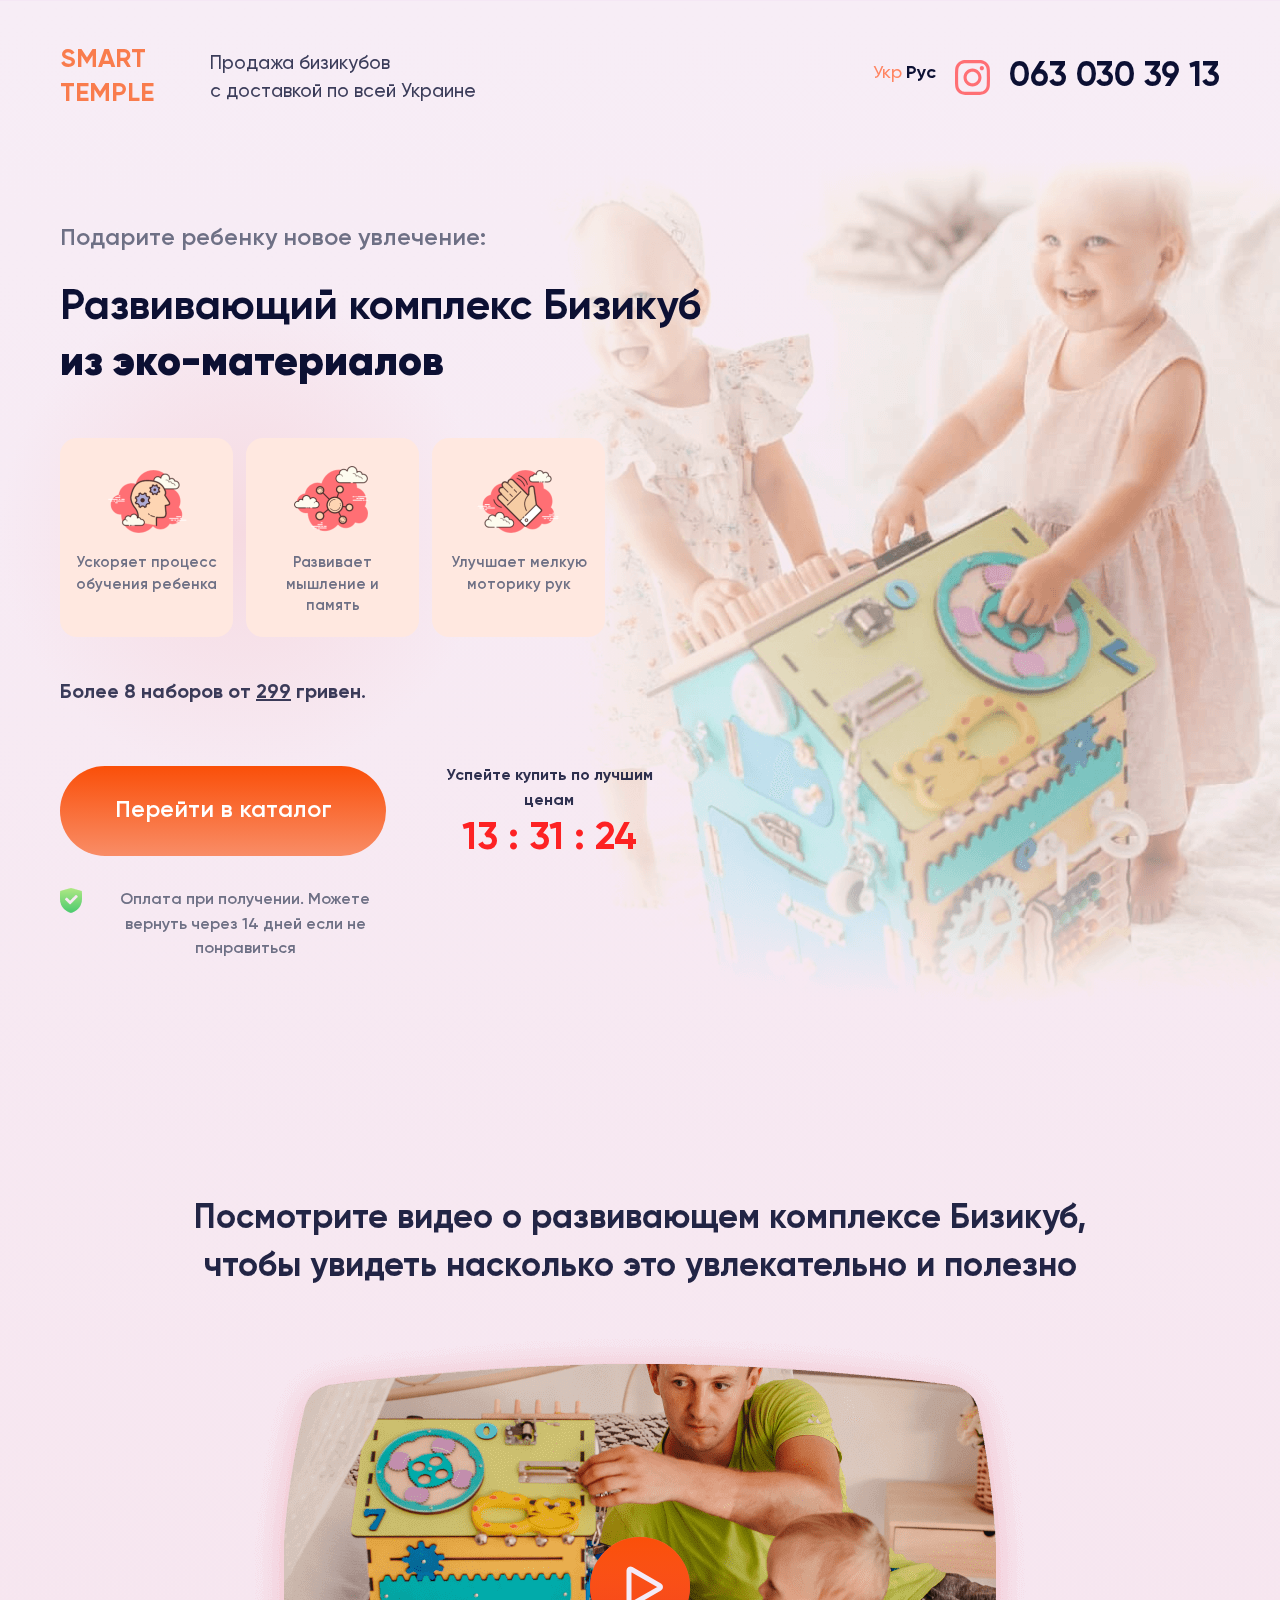
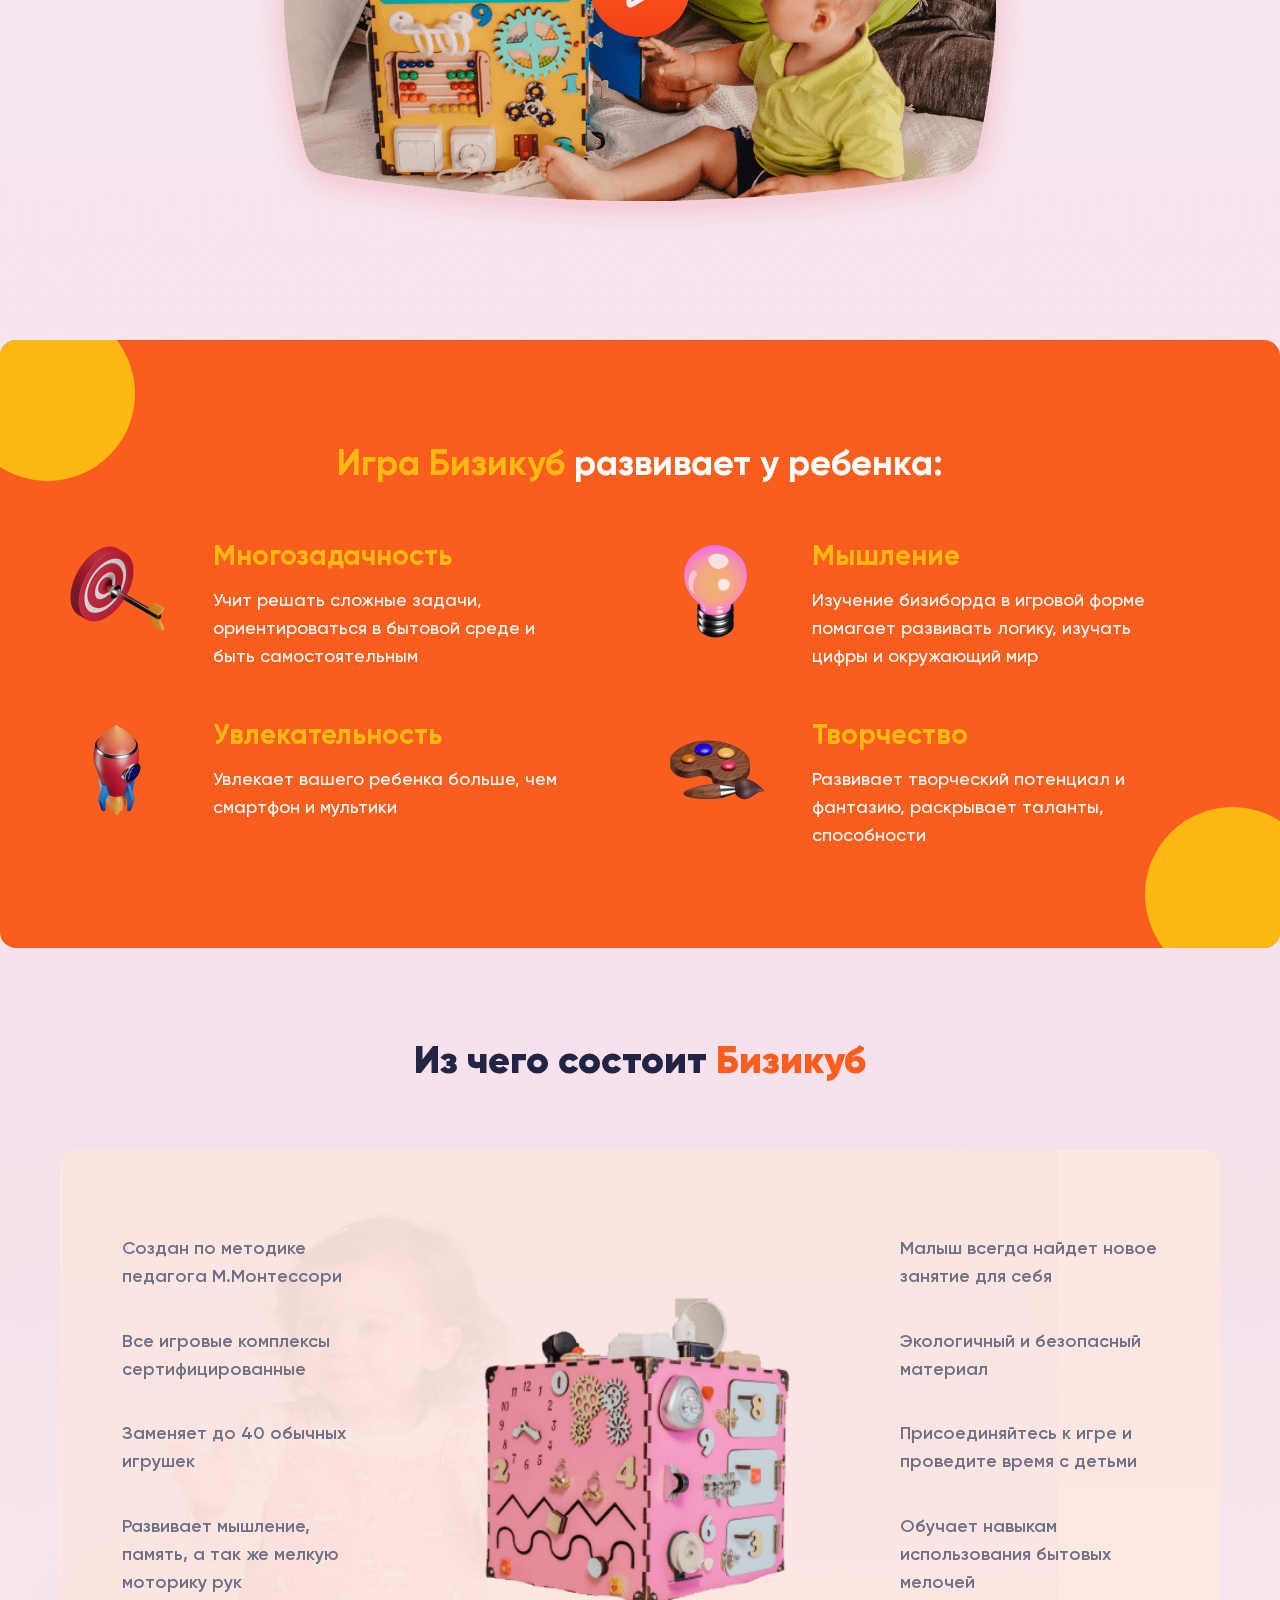
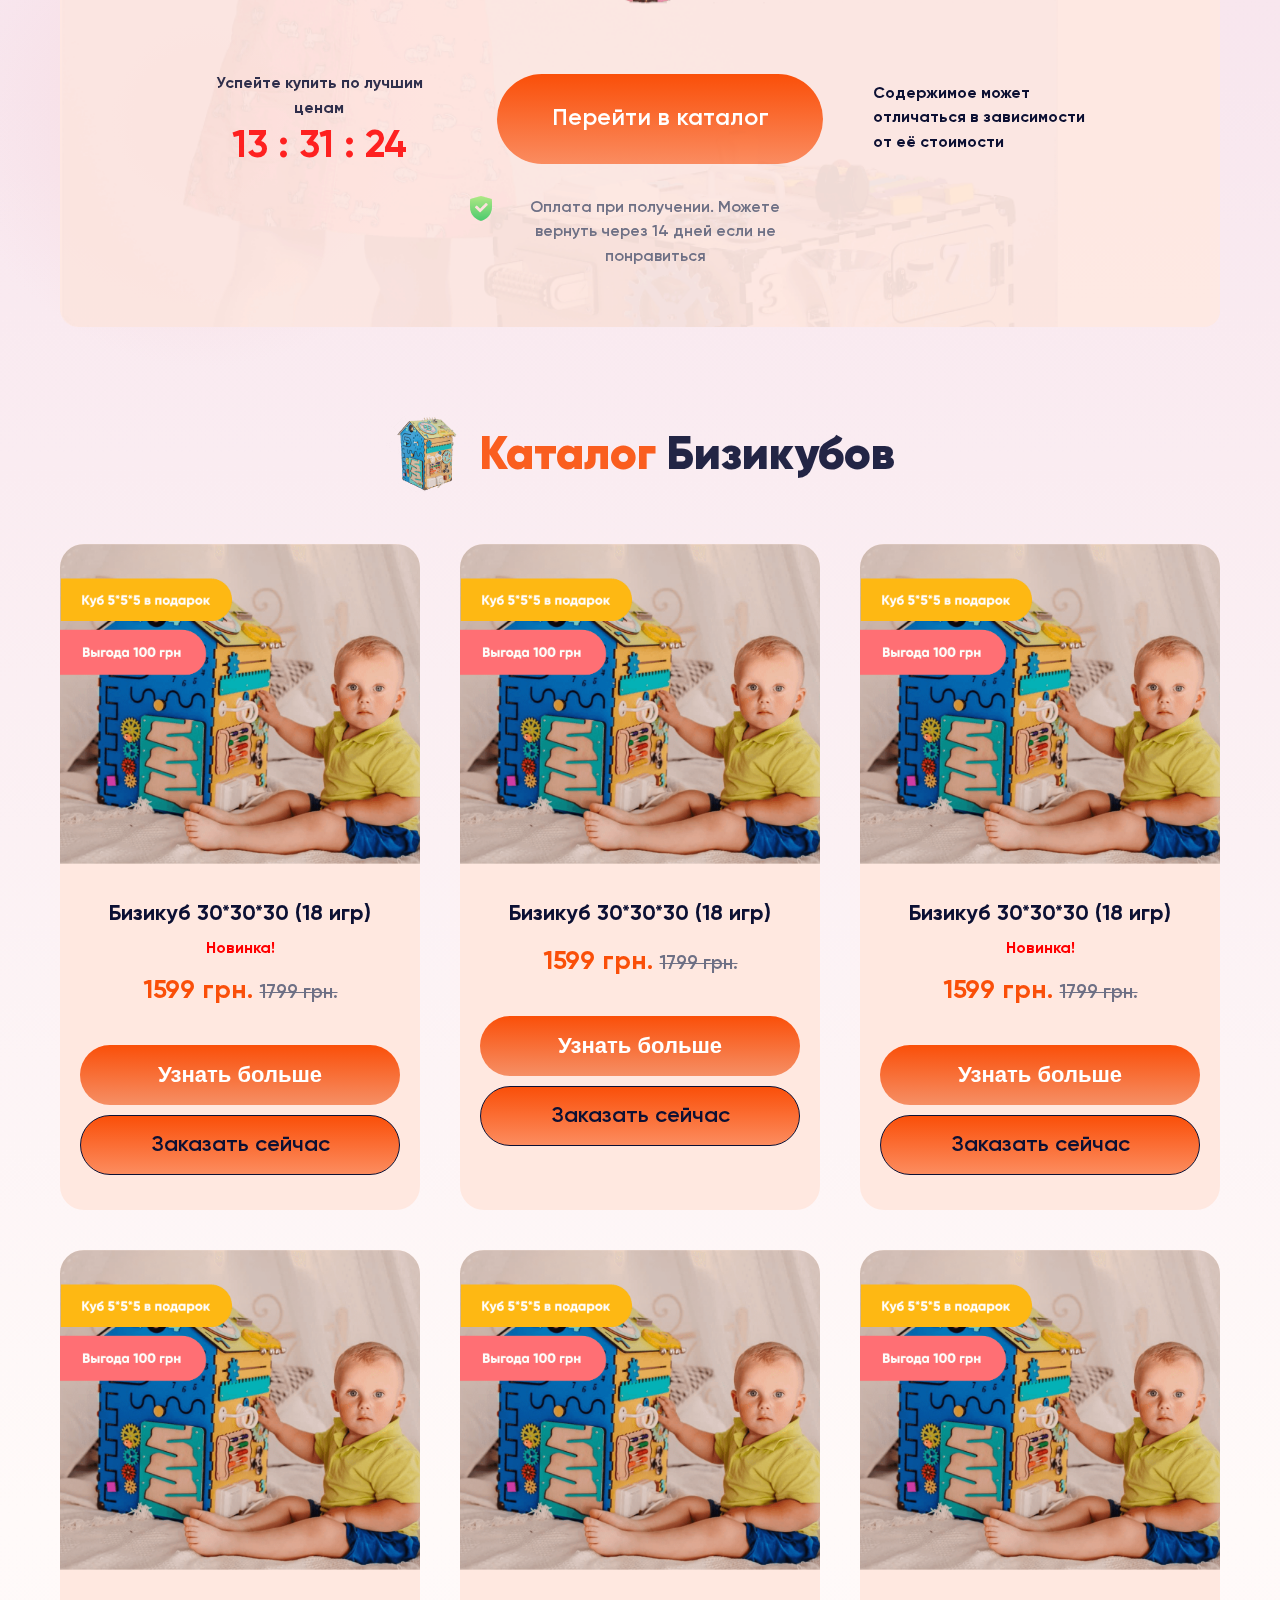
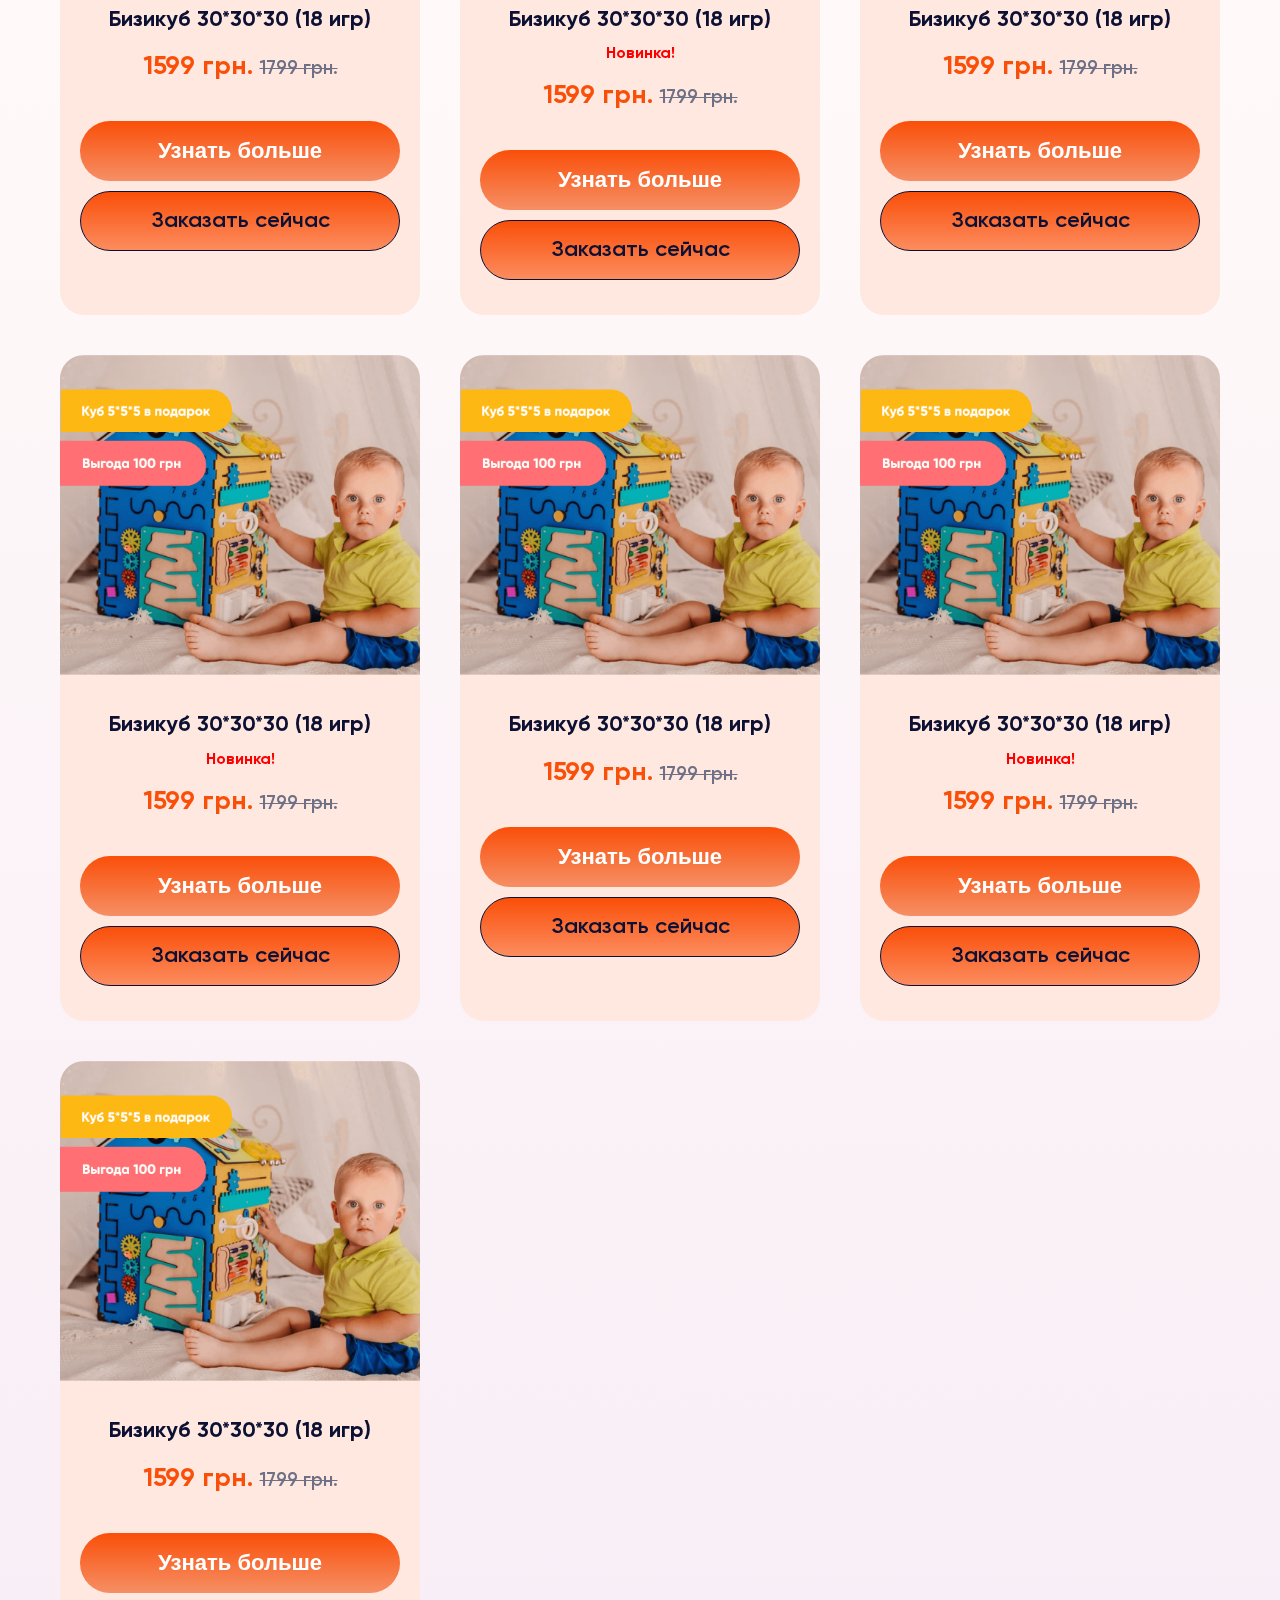
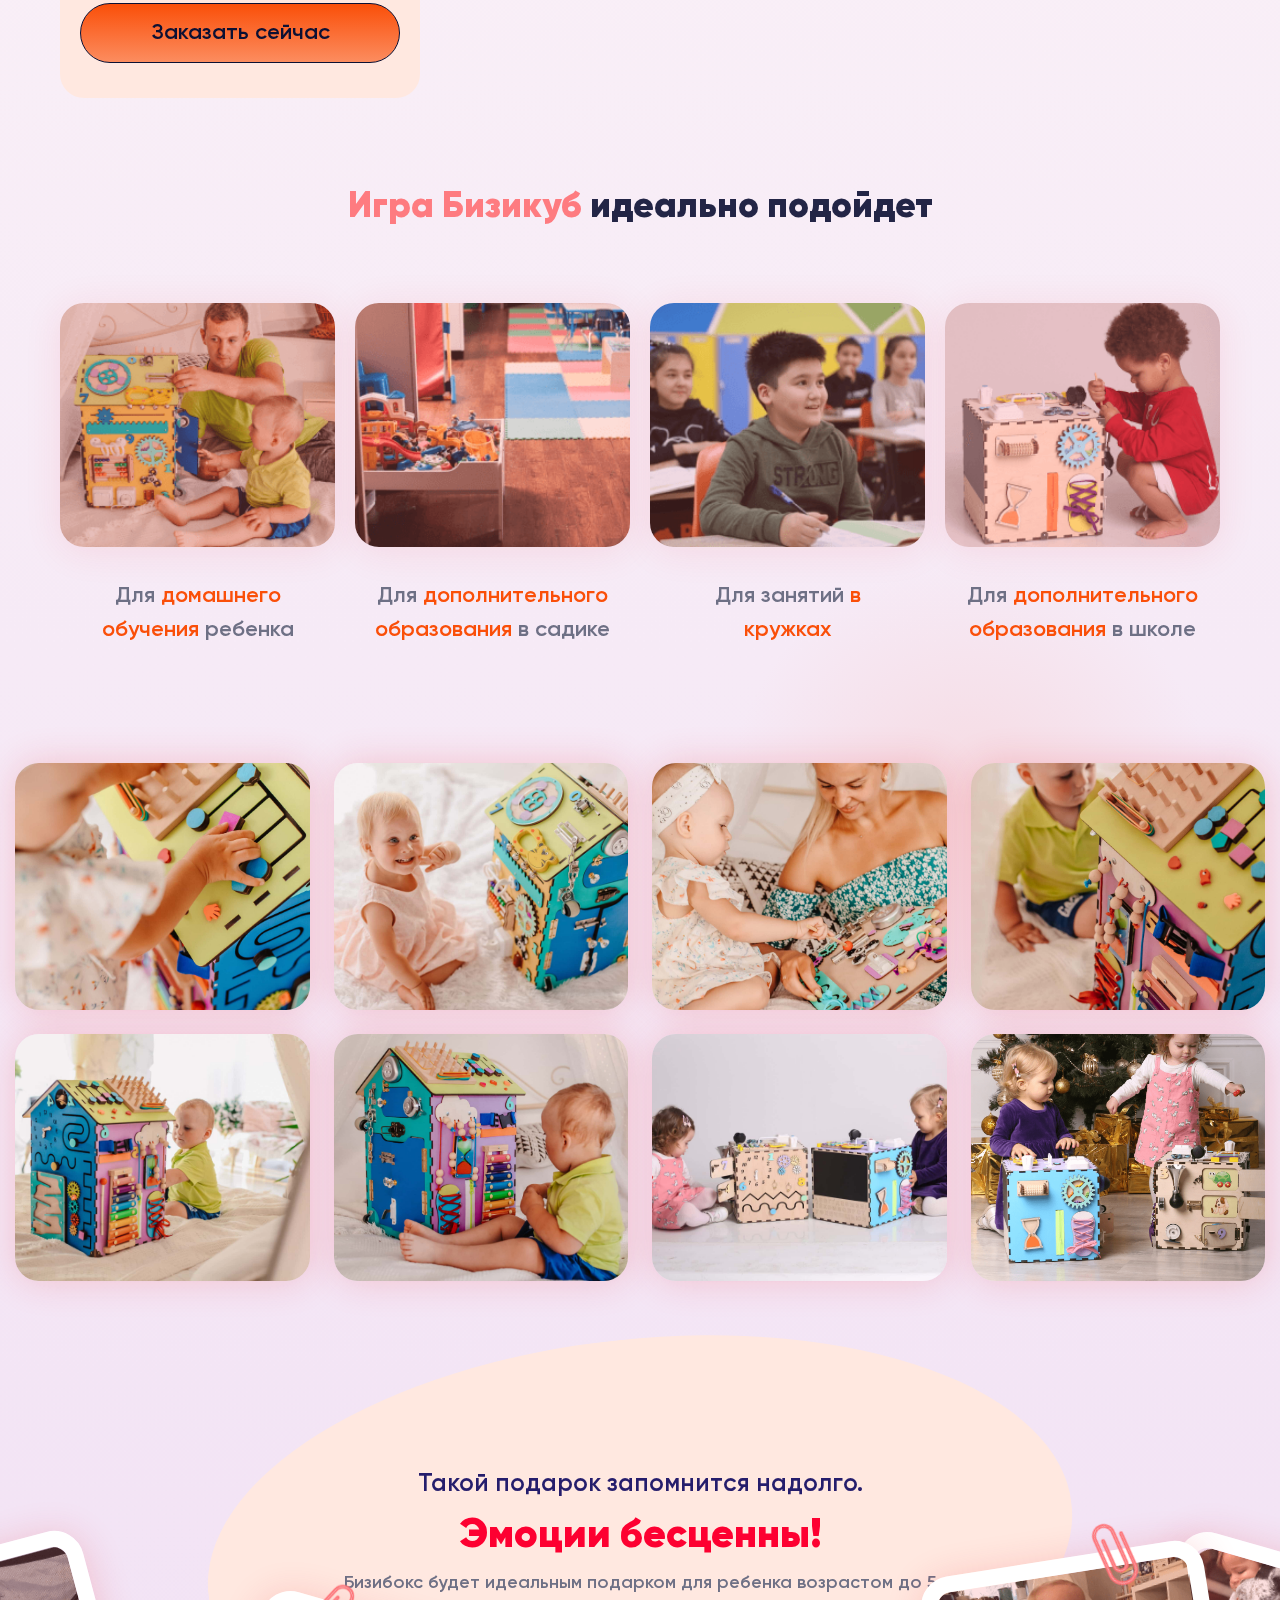
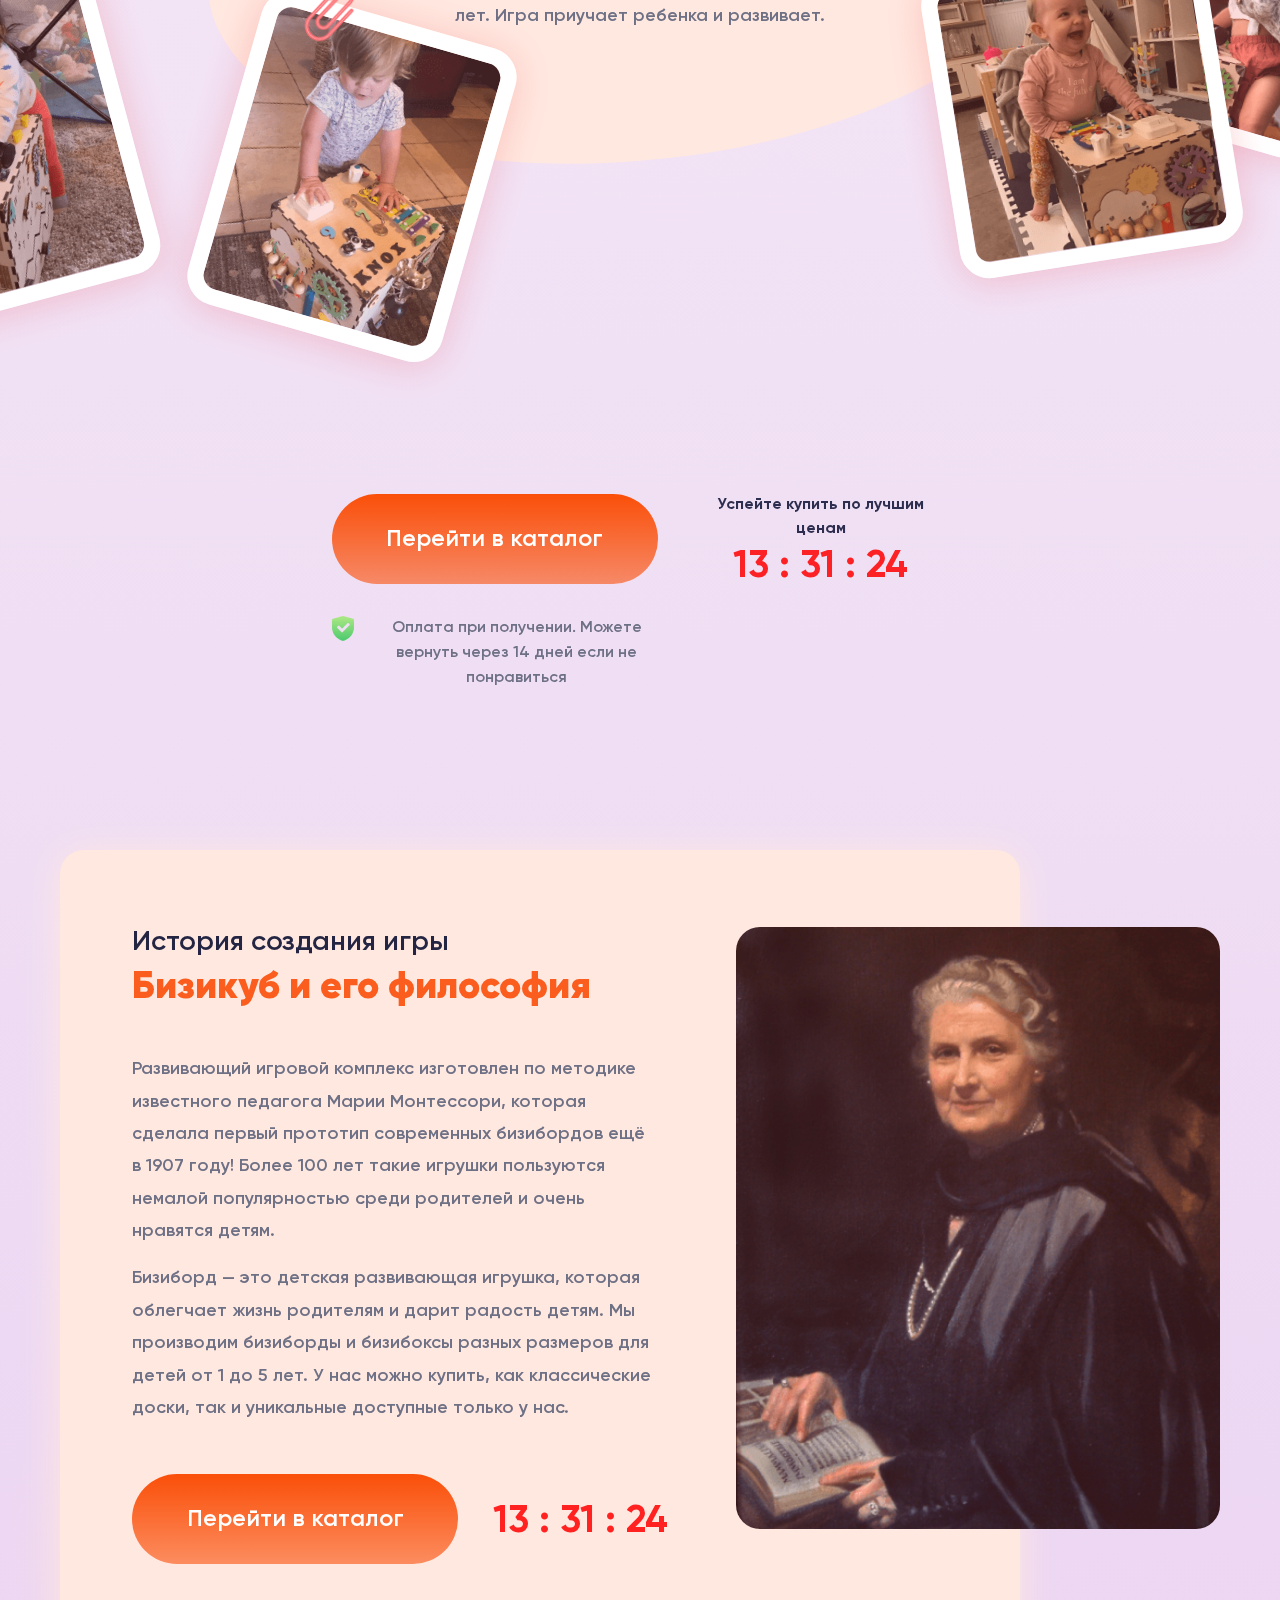
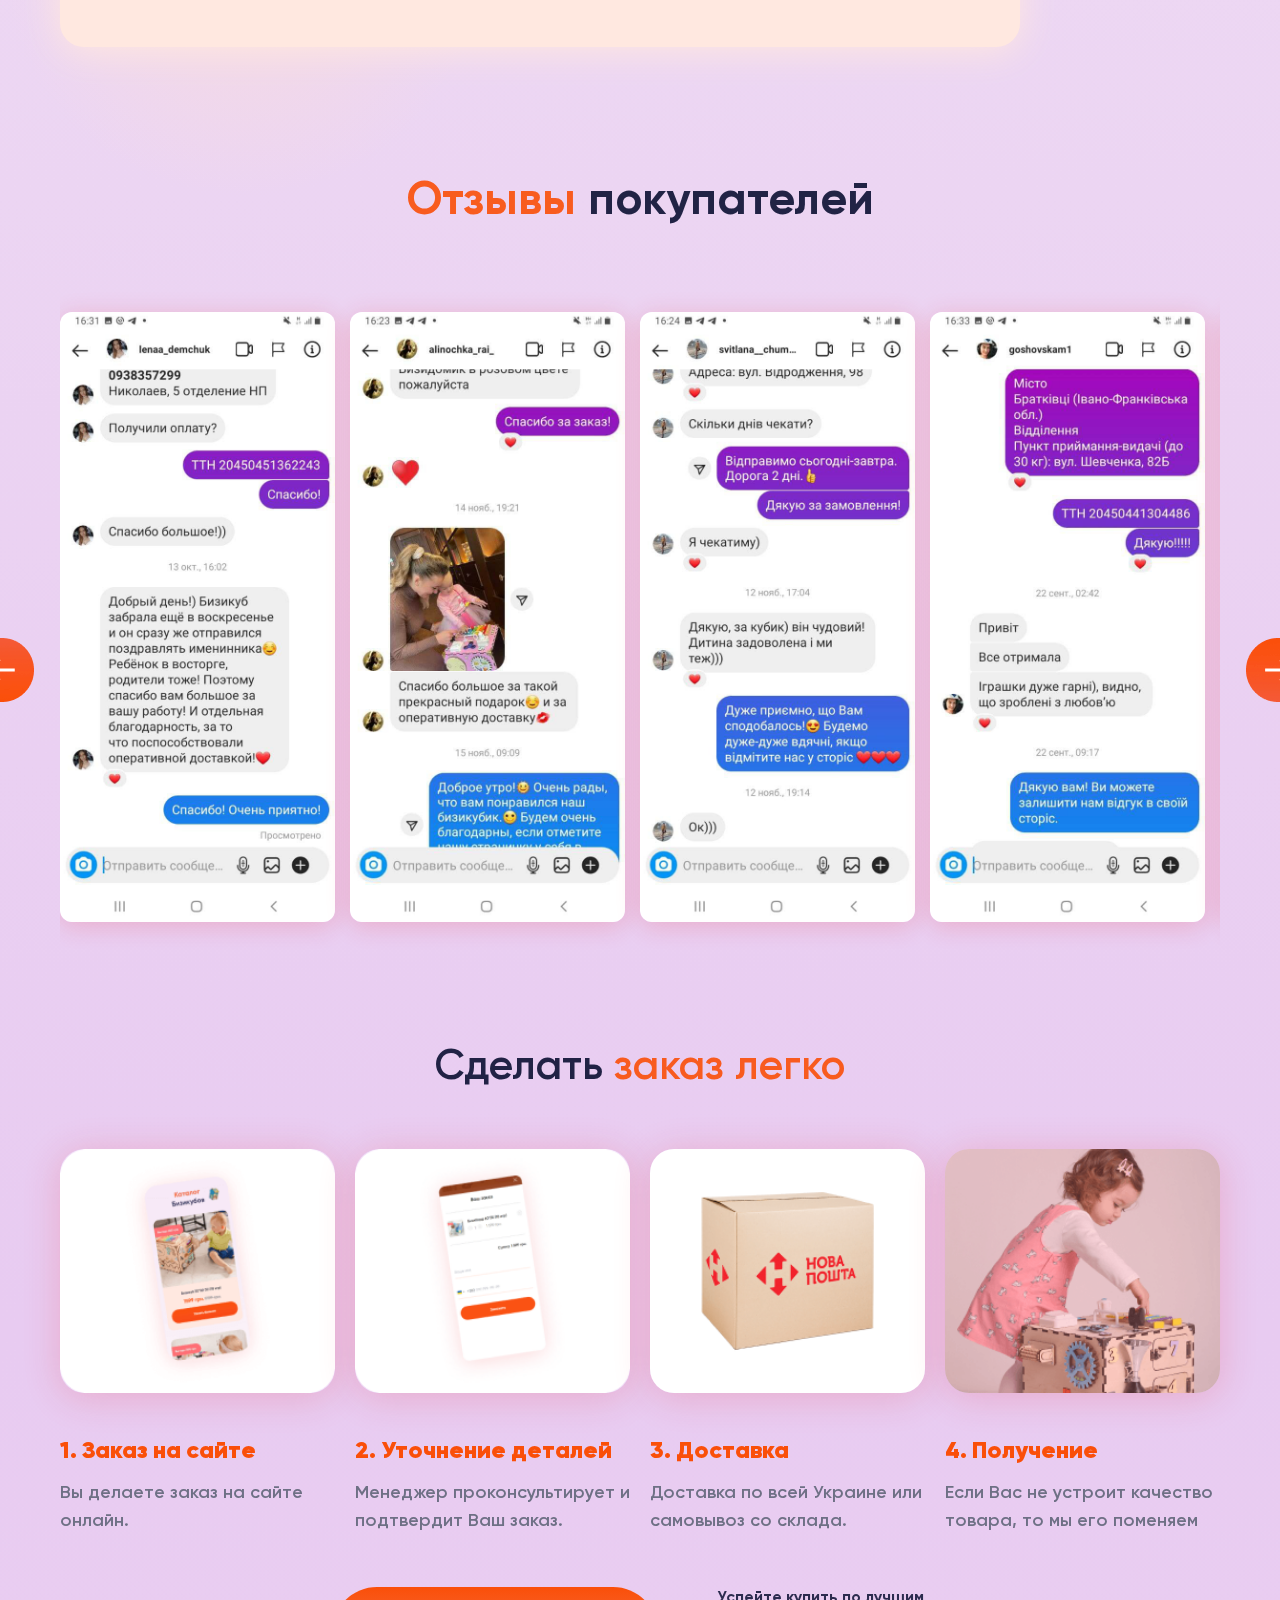
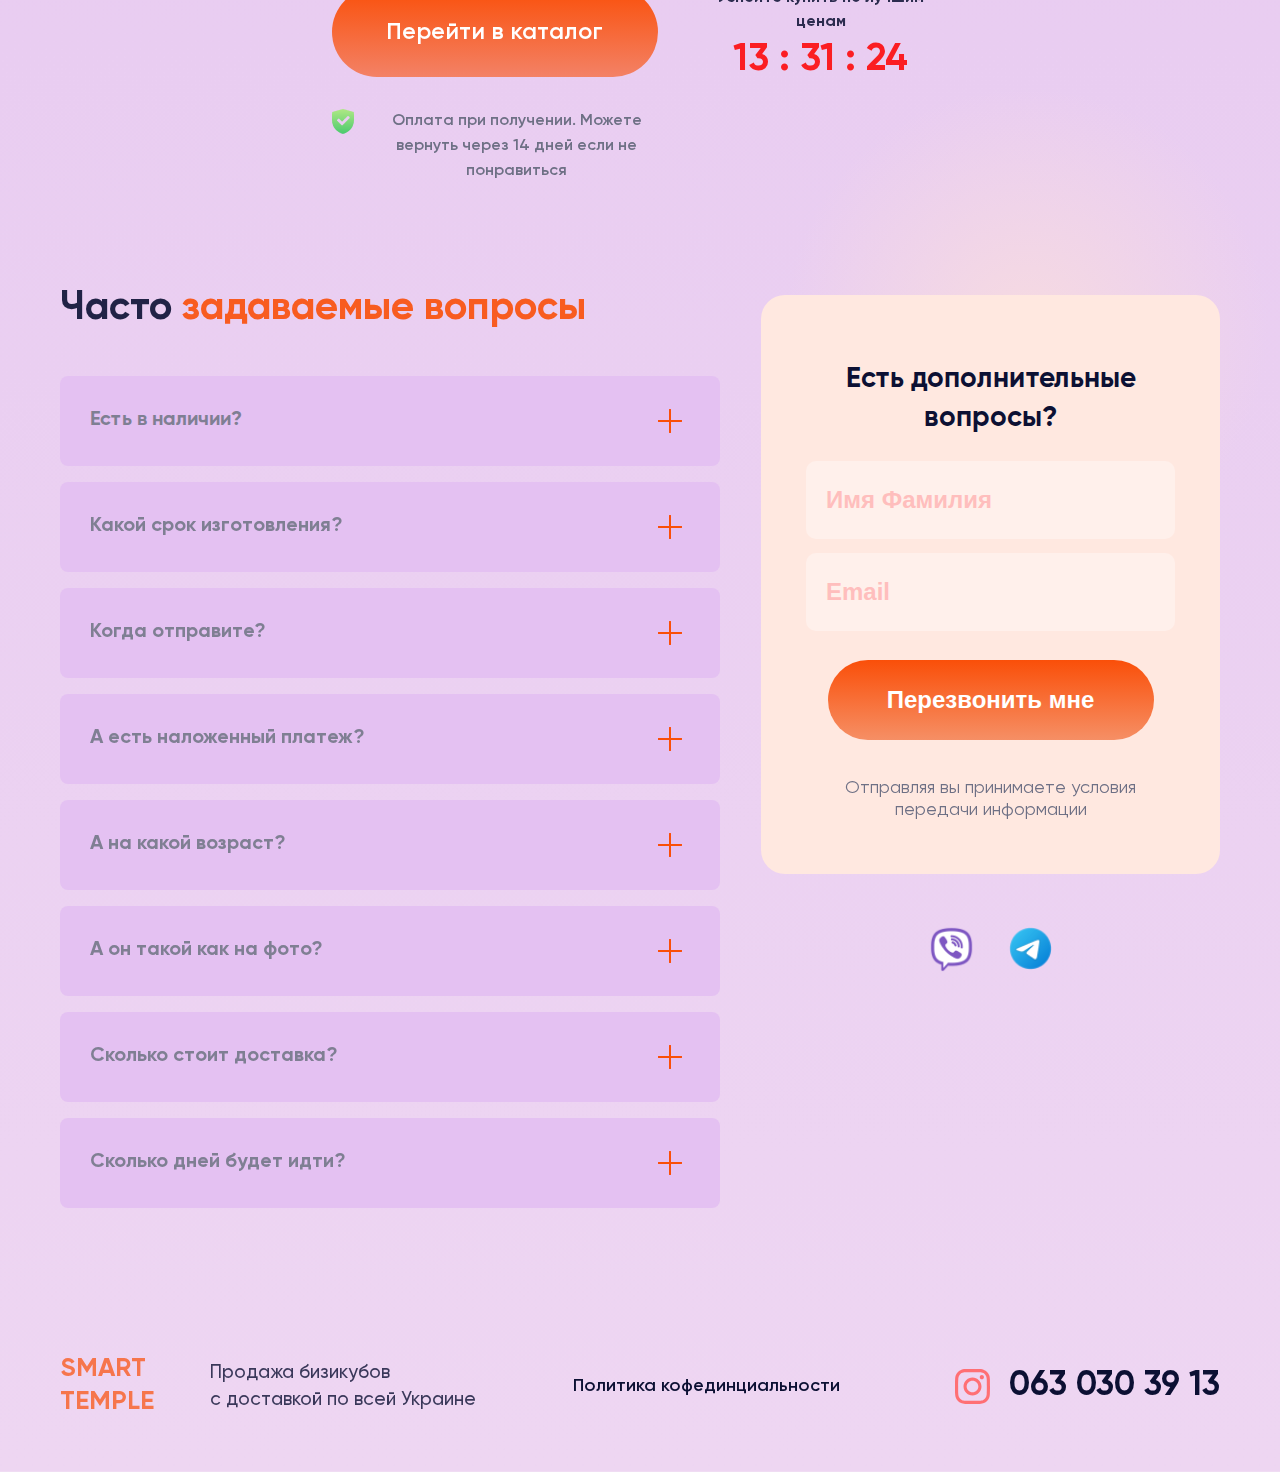
==== index.html @ 5793ab78 "Load project" ====
<!doctype html>
<html lang="en">
<head>
    <meta charset="UTF-8">
    <meta name="viewport"
          content="width=device-width, user-scalable=no, initial-scale=1.0, maximum-scale=1.0, minimum-scale=1.0">
    <meta http-equiv="X-UA-Compatible" content="ie=edge">
    <title>busy-box</title>
    <link rel="stylesheet" href="styles/swiper-bundle.min.css">
    <link rel="stylesheet" href="styles/viewer.min.css">
    <link rel="stylesheet" href="styles/styles.css">
</head>
<body>

<header class="header">
    <div class="container">
        <div class="logo">
            <a href="/" class="header__logo">
                Smart temple
            </a>

            <div class="header__info">
                Продажа бизикубов <br>
                с доставкой по всей Украине
            </div>
        </div>

        <div class="header__wrap">
            <div class="languages">
                <a href="#" class="languages__item">Укр</a>
                <a href="" class="languages__item current">Рус</a>
            </div>

            <a href="#" class="header__instagram">
                <svg xmlns="http://www.w3.org/2000/svg" viewBox="0 0 2476 2476" width="2500" height="2500">
                    <path fill="#ff6f74" d="M825.4 1238c0-227.9 184.7-412.7 412.6-412.7 227.9 0 412.7 184.8 412.7 412.7 0 227.9-184.8 412.7-412.7 412.7-227.9 0-412.6-184.8-412.6-412.7m-223.1 0c0 351.1 284.6 635.7 635.7 635.7s635.7-284.6 635.7-635.7-284.6-635.7-635.7-635.7S602.3 886.9 602.3 1238m1148-660.9c0 82 66.5 148.6 148.6 148.6 82 0 148.6-66.6 148.6-148.6s-66.5-148.5-148.6-148.5-148.6 66.5-148.6 148.5M737.8 2245.7c-120.7-5.5-186.3-25.6-229.9-42.6-57.8-22.5-99-49.3-142.4-92.6-43.3-43.3-70.2-84.5-92.6-142.3-17-43.6-37.1-109.2-42.6-229.9-6-130.5-7.2-169.7-7.2-500.3s1.3-369.7 7.2-500.3c5.5-120.7 25.7-186.2 42.6-229.9 22.5-57.8 49.3-99 92.6-142.4 43.3-43.3 84.5-70.2 142.4-92.6 43.6-17 109.2-37.1 229.9-42.6 130.5-6 169.7-7.2 500.2-7.2 330.6 0 369.7 1.3 500.3 7.2 120.7 5.5 186.2 25.7 229.9 42.6 57.8 22.4 99 49.3 142.4 92.6 43.3 43.3 70.1 84.6 92.6 142.4 17 43.6 37.1 109.2 42.6 229.9 6 130.6 7.2 169.7 7.2 500.3 0 330.5-1.2 369.7-7.2 500.3-5.5 120.7-25.7 186.3-42.6 229.9-22.5 57.8-49.3 99-92.6 142.3-43.3 43.3-84.6 70.1-142.4 92.6-43.6 17-109.2 37.1-229.9 42.6-130.5 6-169.7 7.2-500.3 7.2-330.5 0-369.7-1.2-500.2-7.2M727.6 7.5c-131.8 6-221.8 26.9-300.5 57.5-81.4 31.6-150.4 74-219.3 142.8C139 276.6 96.6 345.6 65 427.1 34.4 505.8 13.5 595.8 7.5 727.6 1.4 859.6 0 901.8 0 1238s1.4 378.4 7.5 510.4c6 131.8 26.9 221.8 57.5 300.5 31.6 81.4 73.9 150.5 142.8 219.3 68.8 68.8 137.8 111.1 219.3 142.8 78.8 30.6 168.7 51.5 300.5 57.5 132.1 6 174.2 7.5 510.4 7.5 336.3 0 378.4-1.4 510.4-7.5 131.8-6 221.8-26.9 300.5-57.5 81.4-31.7 150.4-74 219.3-142.8 68.8-68.8 111.1-137.9 142.8-219.3 30.6-78.7 51.6-168.7 57.5-300.5 6-132.1 7.4-174.2 7.4-510.4s-1.4-378.4-7.4-510.4c-6-131.8-26.9-221.8-57.5-300.5-31.7-81.4-74-150.4-142.8-219.3C2199.4 139 2130.3 96.6 2049 65c-78.8-30.6-168.8-51.6-300.5-57.5-132-6-174.2-7.5-510.4-7.5-336.3 0-378.4 1.4-510.5 7.5"/>
                </svg>
            </a>
        </div>
        <a href="tel:0630303913" class="header__phone">063 030 39 13</a>
    </div>
</header>

<main>
    <article class="header-top">
        <div class="header-top__bg">
            <picture>
                <source srcset="images/header-top-bg.webp" type="image/webp" class="header-bg__img">
                <img src="images/header-top-bg.png" alt="" class="header-bg__img" />
            </picture>
        </div>
        <div class="container">
            <div class="header-top__sub-title">Подарите ребенку новое увлечение:</div>
            <h1 class="header-top__title">Развивающий комплекс Бизикуб <span>из эко-материалов</span></h1>
            <ul class="header-top__benefits">
               <li class="header-top__benefits-item">
                   <picture>
                       <source srcset="images/header-benefits_1.webp" type="image/webp" class="header__benefits-img">
                       <img src="images/header-benefits_1.png" alt="" class="header__benefits-img" />
                   </picture>
                   <p>Ускоряет процесс обучения ребенка</p>
               </li>
                <li class="header-top__benefits-item">
                    <picture>
                        <source srcset="images/header-benefits_2.webp" type="image/webp" class="header__benefits-img">
                        <img src="images/header-benefits_2.png" alt="" class="header__benefits-img" />
                    </picture>
                    <p>Развивает мышление и память</p>
                </li>
                <li class="header-top__benefits-item">
                    <picture>
                        <source srcset="images/header-benefits_3.webp" type="image/webp" class="header__benefits-img">
                        <img src="images/header-benefits_3.png" alt="" class="header__benefits-img" />
                    </picture>
                    <p>Улучшает мелкую моторику рук</p>
                </li>
            </ul>
            <div class="header-top__price">
                Более 8 наборов от <span>299</span> гривен.
            </div>
            <div class="header-top__catalog">
                <a href="#" class="btn btn-catalog">Перейти в каталог</a>
                <div class="timer">
                    Успейте купить по лучшим ценам
                    <span>13 : 31 : 24</span>
                </div>
            </div>
            <div class="header-top-back">
                <picture>
                    <source srcset="images/susc.webp" type="image/webp" class="header-top-back__img">
                    <img src="images/susc.png" alt="" class="header-top-back__img" />
                </picture>
                Оплата при получении. Можете вернуть через 14 дней если не понравиться
            </div>
            <div class="gradient-body"></div>
        </div>
    </article>

    <article class="section-video">
        <div class="container">
            <h2>Посмотрите видео о развивающем комплексе Бизикуб, чтобы увидеть насколько это увлекательно и полезно</h2>
            <div class="section-video__wrapper">
                <a href="#" class="js-modal" data-modal="#modal-video">
                    <picture>
                        <source srcset="images/video-img.webp" type="image/webp" class="section-video__img">
                        <img src="images/video-img.png" alt="" class="section-video__img" />
                    </picture>
                </a>
                <svg class="section-video__play js-modal" data-modal="#modal-video" xmlns="http://www.w3.org/2000/svg" width="100" height="100" viewBox="0 0 100 100" fill="none">
                    <rect width="100" height="100" rx="50" fill="url(#paint0_linear_602_250)"></rect>
                    <rect width="100" height="100" rx="50" fill="url(#paint1_linear_602_250)"></rect>
                    <path d="M69.75 48.701C70.75 49.2783 70.75 50.7217 69.75 51.299L41.25 67.7535C40.25 68.3309 39 67.6092 39 66.4545L39 33.5455C39 32.3908 40.25 31.6691 41.25 32.2465L69.75 48.701Z" stroke="#F4EBF8" stroke-width="5"></path>
                    <defs>
                        <linearGradient id="paint0_linear_602_250" x1="50" y1="0" x2="50" y2="100" gradientUnits="userSpaceOnUse">
                            <stop stop-color="#FF6F74"></stop>
                            <stop offset="1" stop-color="#EB2930"></stop>
                        </linearGradient>
                        <linearGradient id="paint1_linear_602_250" x1="50" y1="0" x2="50" y2="100" gradientUnits="userSpaceOnUse">
                            <stop stop-color="#FA4F09"></stop>
                            <stop offset="1" stop-color="#FA4F09" stop-opacity="0.6"></stop>
                        </linearGradient>
                    </defs>
                </svg>
            </div>
        </div>
    </article>

    <article class="benefits">
        <div class="container-fluid">
            <div class="benefits__wrapper">
                <div class="benefits__title"><span>Игра Бизикуб</span> развивает у ребенка:</div>
                <ul class="benefits__list">
                    <li class="benefits__item">
                        <picture>
                            <source srcset="images/benefits__1.webp" type="image/webp" class="benefits__img">
                            <img src="images/benefits__1.png" alt="" class="benefits__img" />
                        </picture>
                        <div class="benefits__content">
                            <h3>Многозадачность</h3>
                            <p>Учит решать сложные задачи, ориентироваться в бытовой среде и быть самостоятельным</p>
                        </div>
                    </li>
                    <li class="benefits__item">
                        <picture>
                            <source srcset="images/benefits__2.webp" type="image/webp" class="benefits__img">
                            <img src="images/benefits__2.png" alt="" class="benefits__img" />
                        </picture>
                        <div class="benefits__content">
                            <h3>Мышление</h3>
                            <p>Изучение бизиборда в игровой форме помагает развивать логику, изучать цифры и окружающий мир</p>
                        </div>
                    </li>
                    <li class="benefits__item">
                        <picture>
                            <source srcset="images/benefits__3.webp" type="image/webp" class="benefits__img">
                            <img src="images/benefits__3.png" alt="" class="benefits__img" />
                        </picture>
                        <div class="benefits__content">
                            <h3>Увлекательность</h3>
                            <p>Увлекает вашего ребенка больше, чем смартфон и мультики</p>
                        </div>
                    </li>
                    <li class="benefits__item">
                        <picture>
                            <source srcset="images/benefits__4.webp" type="image/webp" class="benefits__img">
                            <img src="images/benefits__4.png" alt="" class="benefits__img" />
                        </picture>
                        <div class="benefits__content">
                            <h3>Творчество</h3>
                            <p>Развивает творческий потенциал и фантазию, раскрывает таланты, способности</p>
                        </div>
                    </li>
                </ul>
            </div>
        </div>
    </article>

    <article class="compound">
        <div class="gradient-body"></div>
        <div class="container">
            <h2>Из чего состоит <span>Бизикуб</span></h2>

            <div class="compound__wrapper" style="background: url('images/compound-bg.png') no-repeat">
                <div class="compound__head">
                    <ul class="compound__list">
                        <li>Создан по методике педагога М.Монтессори</li>
                        <li>Все игровые комплексы сертифицированные</li>
                        <li>Заменяет до 40 обычных игрушек</li>
                        <li>Развивает мышление, память, а так же мелкую моторику рук</li>
                    </ul>
                    <div class="compound__center">
                        <picture>
                            <source srcset="images/compound_img.webp" type="image/webp" class="compound__img">
                            <img src="images/compound_img.png" alt="" class="compound__img" />
                        </picture>
                    </div>
                    <ul class="compound__list">
                        <li>Малыш всегда найдет новое занятие для себя</li>
                        <li>Экологичный и
                            безопасный материал</li>
                        <li>Присоединяйтесь к игре и проведите время с детьми</li>
                        <li>Обучает навыкам использования бытовых мелочей</li>
                    </ul>
                </div>

                <div class="compound__bottom">
                    <div class="timer">
                        Успейте купить по лучшим ценам
                        <span>13 : 31 : 24</span>
                    </div>
                    <a href="#" class="btn btn-catalog">Перейти в каталог</a>
                    <div class="compound__warning">Содержимое может отличаться в зависимости от её стоимости</div>
                </div>
                <div class="header-top-back compound__back">
                    <picture>
                        <source srcset="images/susc.webp" type="image/webp" class="header-top-back__img">
                        <img src="images/susc.png" alt="" class="header-top-back__img" />
                    </picture>
                    Оплата при получении. Можете вернуть через 14 дней если не понравиться
                </div>
            </div>
        </div>
    </article>

    <article id="catalog" class="catalog">
        <div class="container">
            <h2 class="catalog__title">
                <picture>
                    <source srcset="images/catalog-title-img.webp" type="image/webp" class="catalog-title-img">
                    <img src="images/catalog-title-img.png" alt="" class="catalog-title-img" />
                </picture>
                <span>Каталог</span> Бизикубов
            </h2>

            <ul class="catalog__list">
                <li class="catalog__item js-modal" data-modal="#modal-product">
                    <div class="catalog__img">
                        <picture>
                            <source srcset="images/catalog-item-1.webp" type="image/webp" class="catalog__img">
                            <img src="images/catalog-item-1.png" alt="" class="catalog__img" />
                        </picture>
                    </div>
                    <div class="catalog__info">
                        <p> Бизикуб 30*30*30 (18 игр)</p>
                        <div class="catalog__info-new">Новинка!</div>
                        <div class="catalog__info-price">1599 грн. <span>1799 грн.</span></div>
                        <button class="btn btn-more">Узнать больше</button>
                        <a href="#" class="btn btn-order js-modal" data-modal="#modal-callback">Заказать сейчас</a>
                    </div>

                </li>
                <li class="catalog__item">
                    <div class="catalog__img">
                        <picture>
                            <source srcset="images/catalog-item-1.webp" type="image/webp" class="catalog__img">
                            <img src="images/catalog-item-1.png" alt="" class="catalog__img" />
                        </picture>
                    </div>
                    <div class="catalog__info">
                        <p> Бизикуб 30*30*30 (18 игр)</p>
                        <div class="catalog__info-price">1599 грн. <span>1799 грн.</span></div>
                        <button class="btn btn-more">Узнать больше</button>
                        <a href="#" class="btn btn-order js-modal" data-modal="#modal-callback">Заказать сейчас</a>
                    </div>

                </li>
                <li class="catalog__item">
                    <div class="catalog__img">
                        <picture>
                            <source srcset="images/catalog-item-1.webp" type="image/webp" class="catalog__img">
                            <img src="images/catalog-item-1.png" alt="" class="catalog__img" />
                        </picture>
                    </div>
                    <div class="catalog__info">
                        <p> Бизикуб 30*30*30 (18 игр)</p>
                        <div class="catalog__info-new">Новинка!</div>
                        <div class="catalog__info-price">1599 грн. <span>1799 грн.</span></div>
                        <button class="btn btn-more">Узнать больше</button>
                        <a href="#" class="btn btn-order js-modal" data-modal="#modal-callback">Заказать сейчас</a>
                    </div>

                </li>
                <li class="catalog__item">
                    <div class="catalog__img">
                        <picture>
                            <source srcset="images/catalog-item-1.webp" type="image/webp" class="catalog__img">
                            <img src="images/catalog-item-1.png" alt="" class="catalog__img" />
                        </picture>
                    </div>
                    <div class="catalog__info">
                        <p> Бизикуб 30*30*30 (18 игр)</p>
                        <div class="catalog__info-price">1599 грн. <span>1799 грн.</span></div>
                        <button class="btn btn-more">Узнать больше</button>
                        <a href="#" class="btn btn-order js-modal" data-modal="#modal-callback">Заказать сейчас</a>
                    </div>

                </li>
                <li class="catalog__item">
                    <div class="catalog__img">
                        <picture>
                            <source srcset="images/catalog-item-1.webp" type="image/webp" class="catalog__img">
                            <img src="images/catalog-item-1.png" alt="" class="catalog__img" />
                        </picture>
                    </div>
                    <div class="catalog__info">
                        <p> Бизикуб 30*30*30 (18 игр)</p>
                        <div class="catalog__info-new">Новинка!</div>
                        <div class="catalog__info-price">1599 грн. <span>1799 грн.</span></div>
                        <button class="btn btn-more">Узнать больше</button>
                        <a href="#" class="btn btn-order js-modal" data-modal="#modal-callback">Заказать сейчас</a>
                    </div>

                </li>
                <li class="catalog__item">
                    <div class="catalog__img">
                        <picture>
                            <source srcset="images/catalog-item-1.webp" type="image/webp" class="catalog__img">
                            <img src="images/catalog-item-1.png" alt="" class="catalog__img" />
                        </picture>
                    </div>
                    <div class="catalog__info">
                        <p> Бизикуб 30*30*30 (18 игр)</p>
                        <div class="catalog__info-price">1599 грн. <span>1799 грн.</span></div>
                        <button class="btn btn-more">Узнать больше</button>
                        <a href="#" class="btn btn-order js-modal" data-modal="#modal-callback">Заказать сейчас</a>
                    </div>

                </li>
                <li class="catalog__item">
                    <div class="catalog__img">
                        <picture>
                            <source srcset="images/catalog-item-1.webp" type="image/webp" class="catalog__img">
                            <img src="images/catalog-item-1.png" alt="" class="catalog__img" />
                        </picture>
                    </div>
                    <div class="catalog__info">
                        <p> Бизикуб 30*30*30 (18 игр)</p>
                        <div class="catalog__info-new">Новинка!</div>
                        <div class="catalog__info-price">1599 грн. <span>1799 грн.</span></div>
                        <button class="btn btn-more">Узнать больше</button>
                        <a href="#" class="btn btn-order js-modal" data-modal="#modal-callback">Заказать сейчас</a>
                    </div>

                </li>
                <li class="catalog__item">
                    <div class="catalog__img">
                        <picture>
                            <source srcset="images/catalog-item-1.webp" type="image/webp" class="catalog__img">
                            <img src="images/catalog-item-1.png" alt="" class="catalog__img" />
                        </picture>
                    </div>
                    <div class="catalog__info">
                        <p> Бизикуб 30*30*30 (18 игр)</p>
                        <div class="catalog__info-price">1599 грн. <span>1799 грн.</span></div>
                        <button class="btn btn-more">Узнать больше</button>
                        <a href="#" class="btn btn-order js-modal" data-modal="#modal-callback">Заказать сейчас</a>
                    </div>

                </li>
                <li class="catalog__item">
                    <div class="catalog__img">
                        <picture>
                            <source srcset="images/catalog-item-1.webp" type="image/webp" class="catalog__img">
                            <img src="images/catalog-item-1.png" alt="" class="catalog__img" />
                        </picture>
                    </div>
                    <div class="catalog__info">
                        <p> Бизикуб 30*30*30 (18 игр)</p>
                        <div class="catalog__info-new">Новинка!</div>
                        <div class="catalog__info-price">1599 грн. <span>1799 грн.</span></div>
                        <button class="btn btn-more">Узнать больше</button>
                        <a href="#" class="btn btn-order js-modal" data-modal="#modal-callback">Заказать сейчас</a>
                    </div>

                </li>
                <li class="catalog__item">
                    <div class="catalog__img">
                        <picture>
                            <source srcset="images/catalog-item-1.webp" type="image/webp" class="catalog__img">
                            <img src="images/catalog-item-1.png" alt="" class="catalog__img" />
                        </picture>
                    </div>
                    <div class="catalog__info">
                        <p> Бизикуб 30*30*30 (18 игр)</p>
                        <div class="catalog__info-price">1599 грн. <span>1799 грн.</span></div>
                        <button class="btn btn-more">Узнать больше</button>
                        <a href="#" class="btn btn-order js-modal" data-modal="#modal-callback">Заказать сейчас</a>
                    </div>

                </li>
            </ul>
        </div>
    </article>

    <article class="perfect-fit">
        <div class="container">
            <h2 class="perfect-fit__title"><span>Игра Бизикуб</span> идеально подойдет</h2>

            <ul class="perfect-fit__list">
                <li class="perfect-fit__item">
                    <picture>
                        <source srcset="images/perfect-fit__1.webp" type="image/webp" class="perfect-fit__img">
                        <img src="images/perfect-fit__1.png" alt="" class="perfect-fit__img" />
                    </picture>
                    <p>Для <span>домашнего обучения</span> ребенка</p>
                </li>
                <li class="perfect-fit__item">
                    <picture>
                        <source srcset="images/perfect-fit__2.webp" type="image/webp" class="perfect-fit__img">
                        <img src="images/perfect-fit__2.png" alt="" class="perfect-fit__img" />
                    </picture>
                    <p>Для <span>дополнительного образования</span> в садике</p>
                </li>
                <li class="perfect-fit__item">
                    <picture>
                        <source srcset="images/perfect-fit__3.webp" type="image/webp" class="perfect-fit__img">
                        <img src="images/perfect-fit__3.png" alt="" class="perfect-fit__img" />
                    </picture>
                    <p>Для занятий <span>в кружках</span></p>
                </li>
                <li class="perfect-fit__item">
                    <picture>
                        <source srcset="images/perfect-fit__4.webp" type="image/webp" class="perfect-fit__img">
                        <img src="images/perfect-fit__4.png" alt="" class="perfect-fit__img" />
                    </picture>
                    <p>Для <span>дополнительного образования</span> в школе</p>
                </li>
            </ul>
        </div>
    </article>

    <article class="gallery">
        <div class="gradient-body"></div>
        <ul class="gallery__list">
            <li class="gallery__item">
                <picture>
                    <source srcset="images/gallery_1.webp" type="image/webp" class="gallery__img">
                    <img src="images/gallery_1.jpg" alt="" class="gallery__img" />
                </picture>
            </li>
            <li class="gallery__item">
                <picture>
                    <source srcset="images/gallery_2.webp" type="image/webp" class="gallery__img">
                    <img src="images/gallery_2.jpg" alt="" class="gallery__img" />
                </picture>
            </li>
            <li class="gallery__item">
                <picture>
                    <source srcset="images/gallery_3.webp" type="image/webp" class="gallery__img">
                    <img src="images/gallery_3.jpg" alt="" class="gallery__img" />
                </picture>
            </li>
            <li class="gallery__item">
                <picture>
                    <source srcset="images/gallery_4.webp" type="image/webp" class="gallery__img">
                    <img src="images/gallery_4.jpg" alt="" class="gallery__img" />
                </picture>
            </li>
            <li class="gallery__item">
                <picture>
                    <source srcset="images/gallery_5.webp" type="image/webp" class="gallery__img">
                    <img src="images/gallery_5.jpg" alt="" class="gallery__img" />
                </picture>
            </li>
            <li class="gallery__item">
                <picture>
                    <source srcset="images/gallery_6.webp" type="image/webp" class="gallery__img">
                    <img src="images/gallery_6.jpg" alt="" class="gallery__img" />
                </picture>
            </li>
            <li class="gallery__item">
                <picture>
                    <source srcset="images/gallery_7.webp" type="image/webp" class="gallery__img">
                    <img src="images/gallery_7.jpg" alt="" class="gallery__img" />
                </picture>
            </li>
            <li class="gallery__item">
                <picture>
                    <source srcset="images/gallery_8.webp" type="image/webp" class="gallery__img">
                    <img src="images/gallery_8.png" alt="" class="gallery__img" />
                </picture>
            </li>
        </ul>
    </article>

    <article class="emotions">
        <div class="container">
            <div class="emotions__wrapper">
                <div class="emotions__sub-title">Такой подарок запомнится надолго.</div>
                <div class="emotions__title">Эмоции бесценны!</div>
                <p>Бизибокс будет идеальным подарком для ребенка возрастом до 5 лет. Игра приучает ребенка и развивает.</p>

                <ul class="emotions__list">
                    <li class="emotions__item">
                        <svg class="emotion-vector" xmlns="http://www.w3.org/2000/svg" xmlns:xlink="http://www.w3.org/1999/xlink" width="67" height="67" viewBox="0 0 67 67" fill="none">
                            <rect x="0.416016" y="0.416504" width="66" height="66" fill="url(#pattern0)"></rect>
                            <defs>
                                <pattern id="pattern0" patternContentUnits="objectBoundingBox" width="1" height="1">
                                    <use xlink:href="#image0_602_335" transform="scale(0.00581395)"></use>
                                </pattern>
                                <image id="image0_602_335" width="172" height="172" xlink:href="[data-uri]"></image>
                            </defs>
                        </svg>
                        <picture>
                            <source srcset="images/emotions-img_1.webp" type="image/webp" class="emotions__img">
                            <img src="images/emotions-img_1.png" alt="" class="emotions__img" />
                        </picture>
                    </li>
                    <li class="emotions__item">
                        <svg class="emotion-vector" xmlns="http://www.w3.org/2000/svg" xmlns:xlink="http://www.w3.org/1999/xlink" width="67" height="67" viewBox="0 0 67 67" fill="none">
                            <rect x="0.416016" y="0.416504" width="66" height="66" fill="url(#pattern0)"></rect>
                            <defs>
                                <pattern id="pattern0" patternContentUnits="objectBoundingBox" width="1" height="1">
                                    <use xlink:href="#image0_602_335" transform="scale(0.00581395)"></use>
                                </pattern>
                                <image id="image0_602_335" width="172" height="172" xlink:href="[data-uri]"></image>
                            </defs>
                        </svg>
                        <picture>
                            <source srcset="images/emotions-img_2.webp" type="image/webp" class="emotions__img">
                            <img src="images/emotions-img_1.png" alt="" class="emotions__img" />
                        </picture>
                    </li>
                    <li class="emotions__item">
                        <svg class="emotion-vector" xmlns="http://www.w3.org/2000/svg" xmlns:xlink="http://www.w3.org/1999/xlink" width="67" height="67" viewBox="0 0 67 67" fill="none">
                            <rect x="0.416016" y="0.416504" width="66" height="66" fill="url(#pattern0)"></rect>
                            <defs>
                                <pattern id="pattern0" patternContentUnits="objectBoundingBox" width="1" height="1">
                                    <use xlink:href="#image0_602_335" transform="scale(0.00581395)"></use>
                                </pattern>
                                <image id="image0_602_335" width="172" height="172" xlink:href="[data-uri]"></image>
                            </defs>
                        </svg>
                        <picture>
                            <source srcset="images/emotions-img_3.webp" type="image/webp" class="emotions__img">
                            <img src="images/emotions-img_1.png" alt="" class="emotions__img" />
                        </picture>
                    </li>
                    <li class="emotions__item">
                        <svg class="emotion-vector" xmlns="http://www.w3.org/2000/svg" xmlns:xlink="http://www.w3.org/1999/xlink" width="67" height="67" viewBox="0 0 67 67" fill="none">
                            <rect x="0.416016" y="0.416504" width="66" height="66" fill="url(#pattern0)"></rect>
                            <defs>
                                <pattern id="pattern0" patternContentUnits="objectBoundingBox" width="1" height="1">
                                    <use xlink:href="#image0_602_335" transform="scale(0.00581395)"></use>
                                </pattern>
                                <image id="image0_602_335" width="172" height="172" xlink:href="[data-uri]"></image>
                            </defs>
                        </svg>
                        <picture>
                            <source srcset="images/emotions-img_4.webp" type="image/webp" class="emotions__img">
                            <img src="images/emotions-img_1.png" alt="" class="emotions__img" />
                        </picture>
                    </li>
                </ul>
            </div>

            <div class="emotions__bottom">
                <div class="header-top__catalog emotions__catalog">
                    <a href="#" class="btn btn-catalog">Перейти в каталог</a>
                    <div class="timer">
                        Успейте купить по лучшим ценам
                        <span>13 : 31 : 24</span>
                    </div>
                </div>
                <div class="header-top-back emotions__back">
                    <picture>
                        <source srcset="images/susc.webp" type="image/webp" class="header-top-back__img">
                        <img src="images/susc.png" alt="" class="header-top-back__img">
                    </picture>
                    Оплата при получении. Можете вернуть через 14 дней если не понравиться
                </div>
            </div>
        </div>
    </article>

    <article class="history">
        <div class="gradient-body"></div>
        <div class="container">
            <div class="history__wrapper">
                <div class="history__content">
                    <div class="history__sub-title">История создания игры</div>
                    <div class="history__title">Бизикуб и его философия</div>
                    <p>Развивающий игровой комплекс изготовлен по методике известного педагога Марии Монтессори, которая сделала первый прототип современных бизибордов ещё в 1907 году!
                        Более 100 лет такие игрушки пользуются немалой популярностью среди родителей и очень нравятся детям.</p>
                    <p>Бизиборд — это детская развивающая игрушка, которая облегчает жизнь родителям и дарит радость детям. Мы производим бизиборды и бизибоксы разных размеров для детей от 1 до 5 лет. У нас можно купить, как классические доски, так и уникальные доступные только у нас.</p>
                    <div class="header-top__catalog history__catalog">
                        <a href="#" class="btn btn-catalog">Перейти в каталог</a>
                        <div class="timer">
                            <span>13 : 31 : 24</span>
                        </div>
                    </div>
                </div>

                <div class="history__img-wrapper">
                    <picture>
                        <source srcset="images/history-img.webp" type="image/webp" class="history__img">
                        <img src="images/history-img.png" alt="" class="history__img" />
                    </picture>
                </div>
            </div>
        </div>
    </article>

    <article class="reviews">
        <div class="container">
            <div class="reviews__title"><span>Отзывы</span> покупателей</div>

            <div class="swiper-reviews">
                <div class="swiper-wrapper">
                    <div class="swiper-slide">
                        <picture>
                            <source srcset="images/review_1.webp" type="image/webp" class="review__img">
                            <img src="images/review_1.jpg" alt="" class="review__img" />
                        </picture>
                    </div>
                    <div class="swiper-slide">
                        <picture>
                            <source srcset="images/review_2.webp" type="image/webp" class="review__img">
                            <img src="images/review_2.jpg" alt="" class="review__img" />
                        </picture>
                    </div>
                    <div class="swiper-slide">
                        <picture>
                            <source srcset="images/review_3.webp" type="image/webp" class="review__img">
                            <img src="images/review_3.jpg" alt="" class="review__img" />
                        </picture>
                    </div>
                    <div class="swiper-slide">
                        <picture>
                            <source srcset="images/review_4.webp" type="image/webp" class="review__img">
                            <img src="images/review_4.jpg" alt="" class="review__img" />
                        </picture>
                    </div>
                    <div class="swiper-slide">
                        <picture>
                            <source srcset="images/review_5.webp" type="image/webp" class="review__img">
                            <img src="images/review_5.jpg" alt="" class="review__img" />
                        </picture>
                    </div>
                    <div class="swiper-slide">
                        <picture>
                            <source srcset="images/review_6.webp" type="image/webp" class="review__img">
                            <img src="images/review_6.jpg" alt="" class="review__img" />
                        </picture>
                    </div>
                    <div class="swiper-slide">
                        <picture>
                            <source srcset="images/review_7.webp" type="image/webp" class="review__img">
                            <img src="images/review_7.jpg" alt="" class="review__img" />
                        </picture>
                    </div>
                    <div class="swiper-slide">
                        <picture>
                            <source srcset="images/review_8.webp" type="image/webp" class="review__img">
                            <img src="images/review_8.jpg" alt="" class="review__img" />
                        </picture>
                    </div>
                    <div class="swiper-slide">
                        <picture>
                            <source srcset="images/review_9.webp" type="image/webp" class="review__img">
                            <img src="images/review_9.jpg" alt="" class="review__img" />
                        </picture>
                    </div>
                    <div class="swiper-slide">
                        <picture>
                            <source srcset="images/review_10.webp" type="image/webp" class="review__img">
                            <img src="images/review_10.jpg" alt="" class="review__img" />
                        </picture>
                    </div>
                    <div class="swiper-slide">
                        <picture>
                            <source srcset="images/review_11.webp" type="image/webp" class="review__img">
                            <img src="images/review_11.jpg" alt="" class="review__img" />
                        </picture>
                    </div>
                    <div class="swiper-slide">
                        <picture>
                            <source srcset="images/review_12.webp" type="image/webp" class="review__img">
                            <img src="images/review_12.jpg" alt="" class="review__img" />
                        </picture>
                    </div>
                    <div class="swiper-slide">
                        <picture>
                            <source srcset="images/review_13.webp" type="image/webp" class="review__img">
                            <img src="images/review_13.jpg" alt="" class="review__img" />
                        </picture>
                    </div>
                    <div class="swiper-slide">
                        <picture>
                            <source srcset="images/review_14.webp" type="image/webp" class="review__img">
                            <img src="images/review_14.jpg" alt="" class="review__img" />
                        </picture>
                    </div>
                    <div class="swiper-slide">
                        <picture>
                            <source srcset="images/review_15.webp" type="image/webp" class="review__img">
                            <img src="images/review_15.jpg" alt="" class="review__img" />
                        </picture>
                    </div>
                    <div class="swiper-slide">
                        <picture>
                            <source srcset="images/review_16.webp" type="image/webp" class="review__img">
                            <img src="images/review_16.jpg" alt="" class="review__img" />
                        </picture>
                    </div>
                </div>
            </div>

            <div class="reviews-swiper-btn review-button-prev">
                <picture>
                    <source srcset="images/btn-prev.webp" type="image/webp" class="reviews__btn">
                    <img src="images/btn-prev.png" alt="" class="reviews__btn" />
                </picture>
            </div>
            <div class="reviews-swiper-btn review-button-next">
                <picture>
                    <source srcset="images/btn-next.webp" type="image/webp" class="reviews__btn">
                    <img src="images/btn-next.png" alt="" class="reviews__btn" />
                </picture>
            </div>

        </div>
    </article>

    <article class="order-steps">
        <div class="container">
            <h2 class="order-steps__title">Сделать <span>заказ легко</span></h2>
            <ul class="order-steps__list">
                <li class="order-steps__item">
                    <picture>
                        <source srcset="images/order-step_1.webp" type="image/webp" class="order-step__img">
                        <img src="images/order-step_1.png" alt="" class="order-step__img" />
                    </picture>
                    <div class="order-steps__item-title">1. Заказ на сайте</div>
                    <p>Вы делаете заказ на сайте онлайн.</p>
                </li>
                <li class="order-steps__item">
                    <picture>
                        <source srcset="images/order-step_2.webp" type="image/webp" class="order-step__img">
                        <img src="images/order-step_2.png" alt="" class="order-step__img" />
                    </picture>
                    <div class="order-steps__item-title">2. Уточнение деталей</div>
                    <p>Менеджер проконсультирует и подтвердит Ваш заказ.</p>
                </li>
                <li class="order-steps__item">
                    <picture>
                        <source srcset="images/order-step_3.webp" type="image/webp" class="order-step__img">
                        <img src="images/order-step_3.png" alt="" class="order-step__img" />
                    </picture>
                    <div class="order-steps__item-title">3. Доставка</div>
                    <p>Доставка по всей Украине или самовывоз со склада.</p>
                </li>
                <li class="order-steps__item">
                    <picture>
                        <source srcset="images/order-step_4.webp" type="image/webp" class="order-step__img">
                        <img src="images/order-step_4.png" alt="" class="order-step__img" />
                    </picture>
                    <div class="order-steps__item-title">4. Получение</div>
                    <p>Если Вас не устроит качество товара, то мы его поменяем</p>
                </li>
            </ul>
            <div class="order-steps__bottom">
                <div class="header-top__catalog order-steps__catalog">
                    <a href="#" class="btn btn-catalog">Перейти в каталог</a>
                    <div class="timer">
                        Успейте купить по лучшим ценам
                        <span>13 : 31 : 24</span>
                    </div>
                </div>
                <div class="header-top-back emotions__back">
                    <picture>
                        <source srcset="images/susc.webp" type="image/webp" class="header-top-back__img">
                        <img src="images/susc.png" alt="" class="header-top-back__img">
                    </picture>
                    Оплата при получении. Можете вернуть через 14 дней если не понравиться
                </div>
            </div>
        </div>
    </article>

    <article class="faq">
        <div class="gradient-body"></div>
        <div class="container">
            <div class="faq__wrapper">
                <div class="faq__title">Часто <span>задаваемые вопросы</span></div>
                <ul class="faq__list">
                    <li class="faq__item">
                        <a href="#">
                            Есть в наличии?
                            <svg class="faq__icon" width="24px" height="24px" viewBox="0 0 24 24" xmlns="http://www.w3.org/2000/svg" xmlns:xlink="http://www.w3.org/1999/xlink">
                                <g stroke="none" stroke-width="2px" fill="none" fill-rule="evenodd" stroke-linecap="square">
                                    <g transform="translate(1.000000, 1.000000)" stroke="#fa4f09">
                                        <path d="M0,11 L22,11"></path>
                                        <path d="M11,0 L11,22"></path>
                                    </g>
                                </g>
                            </svg>
                        </a>
                        <div class="faq__content">Наши товары всегда есть в наличии, поэтому мы может отправить игрушку уже в день заказа, если вы оформите заказ до 14.00.</div>
                    </li>
                    <li class="faq__item">
                        <a href="#">
                            Какой срок изготовления?
                            <svg class="faq__icon" width="24px" height="24px" viewBox="0 0 24 24" xmlns="http://www.w3.org/2000/svg" xmlns:xlink="http://www.w3.org/1999/xlink">
                                <g stroke="none" stroke-width="2px" fill="none" fill-rule="evenodd" stroke-linecap="square">
                                    <g transform="translate(1.000000, 1.000000)" stroke="#fa4f09">
                                        <path d="M0,11 L22,11"></path>
                                        <path d="M11,0 L11,22"></path>
                                    </g>
                                </g>
                            </svg>
                        </a>
                        <div class="faq__content">В случаем если в наличии нет определенного вида игрового комплекса, то срок изготовления составит 1-3 дней.</div>
                    </li>
                    <li class="faq__item">
                        <a href="#">
                            Когда отправите?
                            <svg class="faq__icon" width="24px" height="24px" viewBox="0 0 24 24" xmlns="http://www.w3.org/2000/svg" xmlns:xlink="http://www.w3.org/1999/xlink">
                                <g stroke="none" stroke-width="2px" fill="none" fill-rule="evenodd" stroke-linecap="square">
                                    <g transform="translate(1.000000, 1.000000)" stroke="#fa4f09">
                                        <path d="M0,11 L22,11"></path>
                                        <path d="M11,0 L11,22"></path>
                                    </g>
                                </g>
                            </svg>
                        </a>
                        <div class="faq__content">Отправляем игрушку уже в день заказа, если вы оформите заказ до 14.00.</div>
                    </li>
                    <li class="faq__item">
                        <a href="#">
                            А есть наложенный платеж?
                            <svg class="faq__icon" width="24px" height="24px" viewBox="0 0 24 24" xmlns="http://www.w3.org/2000/svg" xmlns:xlink="http://www.w3.org/1999/xlink">
                                <g stroke="none" stroke-width="2px" fill="none" fill-rule="evenodd" stroke-linecap="square">
                                    <g transform="translate(1.000000, 1.000000)" stroke="#fa4f09">
                                        <path d="M0,11 L22,11"></path>
                                        <path d="M11,0 L11,22"></path>
                                    </g>
                                </g>
                            </svg>
                        </a>
                        <div class="faq__content">Да, вы можете заказать наш игровой комплекс наложенным платежом.</div>
                    </li>
                    <li class="faq__item">
                        <a href="#">
                            А на какой возраст?
                            <svg class="faq__icon" width="24px" height="24px" viewBox="0 0 24 24" xmlns="http://www.w3.org/2000/svg" xmlns:xlink="http://www.w3.org/1999/xlink">
                                <g stroke="none" stroke-width="2px" fill="none" fill-rule="evenodd" stroke-linecap="square">
                                    <g transform="translate(1.000000, 1.000000)" stroke="#fa4f09">
                                        <path d="M0,11 L22,11"></path>
                                        <path d="M11,0 L11,22"></path>
                                    </g>
                                </g>
                            </svg>
                        </a>
                        <div class="faq__content">Игровые комплексы рассчитаны на детей возрастом от 6 месяц до 5 лет.</div>
                    </li>
                    <li class="faq__item">
                        <a href="#">
                            А он такой как на фото?
                            <svg class="faq__icon" width="24px" height="24px" viewBox="0 0 24 24" xmlns="http://www.w3.org/2000/svg" xmlns:xlink="http://www.w3.org/1999/xlink">
                                <g stroke="none" stroke-width="2px" fill="none" fill-rule="evenodd" stroke-linecap="square">
                                    <g transform="translate(1.000000, 1.000000)" stroke="#fa4f09">
                                        <path d="M0,11 L22,11"></path>
                                        <path d="M11,0 L11,22"></path>
                                    </g>
                                </g>
                            </svg>
                        </a>
                        <div class="faq__content">Да, наши игровые комплексы изготовлены в точности как на фотографиях.</div>
                    </li>
                    <li class="faq__item">
                        <a href="#">
                            Сколько стоит доставка?
                            <svg class="faq__icon" width="24px" height="24px" viewBox="0 0 24 24" xmlns="http://www.w3.org/2000/svg" xmlns:xlink="http://www.w3.org/1999/xlink">
                                <g stroke="none" stroke-width="2px" fill="none" fill-rule="evenodd" stroke-linecap="square">
                                    <g transform="translate(1.000000, 1.000000)" stroke="#fa4f09">
                                        <path d="M0,11 L22,11"></path>
                                        <path d="M11,0 L11,22"></path>
                                    </g>
                                </g>
                            </svg>
                        </a>
                        <div class="faq__content">Доставка стоит от 60 до 150 грн. Цена зависит от области куда производится доставка.</div>
                    </li>
                    <li class="faq__item">
                        <a href="#">
                            Сколько дней будет идти?
                            <svg class="faq__icon" width="24px" height="24px" viewBox="0 0 24 24" xmlns="http://www.w3.org/2000/svg" xmlns:xlink="http://www.w3.org/1999/xlink">
                                <g stroke="none" stroke-width="2px" fill="none" fill-rule="evenodd" stroke-linecap="square">
                                    <g transform="translate(1.000000, 1.000000)" stroke="#fa4f09">
                                        <path d="M0,11 L22,11"></path>
                                        <path d="M11,0 L11,22"></path>
                                    </g>
                                </g>
                            </svg>
                        </a>
                        <div class="faq__content">Вы сможете забрать заказанную вами игрушку в течении 1-3 дней.</div>
                    </li>
                </ul>
            </div>
            <div class="faq__right">
                <div class="faq__title faq__title--mobile">Часто <span>задаваемые вопросы</span></div>
                <form class="form-callback">
                    <div class="form-callback__title">Есть дополнительные вопросы?</div>
                    <div class="form-callback__wrap">
                        <input type="text" placeholder="Имя Фамилия">
                    </div>
                    <div class="form-callback__wrap">
                        <input type="email" placeholder="Email">
                    </div>
                    <button class="btn">Перезвонить мне</button>
                    <div class="form-callback__warning">
                        Отправляя вы принимаете условия передачи информации
                    </div>
                </form>
                <ul class="social">
                    <li>
                        <a href="viber://chat?number=%2B380685118362">
                            <picture>
                                <source srcset="images/viber.webp" type="image/webp" class="social__img">
                                <img src="images/viber.png" alt="" class="social__img" />
                            </picture>
                        </a>
                    </li>
                    <li>
                        <a href="https://t.me/v7i7k7a">
                            <picture>
                                <source srcset="images/telegram.webp" type="image/webp" class="social__img">
                                <img src="images/telegram.png" alt="" class="social__img" />
                            </picture>
                        </a>
                    </li>
                </ul>
            </div>

        </div>
    </article>

</main>

<footer class="footer">
    <div class="container">
        <a href="/" class="header__logo">
            Smart temple
        </a>

        <div class="header__info">
            Продажа бизикубов <br>
            с доставкой по всей Украине
        </div>

        <p>Политика кофединциальности</p>

        <a href="#" class="header__instagram">
            <svg xmlns="http://www.w3.org/2000/svg" viewBox="0 0 2476 2476" width="2500" height="2500">
                <path fill="#ff6f74" d="M825.4 1238c0-227.9 184.7-412.7 412.6-412.7 227.9 0 412.7 184.8 412.7 412.7 0 227.9-184.8 412.7-412.7 412.7-227.9 0-412.6-184.8-412.6-412.7m-223.1 0c0 351.1 284.6 635.7 635.7 635.7s635.7-284.6 635.7-635.7-284.6-635.7-635.7-635.7S602.3 886.9 602.3 1238m1148-660.9c0 82 66.5 148.6 148.6 148.6 82 0 148.6-66.6 148.6-148.6s-66.5-148.5-148.6-148.5-148.6 66.5-148.6 148.5M737.8 2245.7c-120.7-5.5-186.3-25.6-229.9-42.6-57.8-22.5-99-49.3-142.4-92.6-43.3-43.3-70.2-84.5-92.6-142.3-17-43.6-37.1-109.2-42.6-229.9-6-130.5-7.2-169.7-7.2-500.3s1.3-369.7 7.2-500.3c5.5-120.7 25.7-186.2 42.6-229.9 22.5-57.8 49.3-99 92.6-142.4 43.3-43.3 84.5-70.2 142.4-92.6 43.6-17 109.2-37.1 229.9-42.6 130.5-6 169.7-7.2 500.2-7.2 330.6 0 369.7 1.3 500.3 7.2 120.7 5.5 186.2 25.7 229.9 42.6 57.8 22.4 99 49.3 142.4 92.6 43.3 43.3 70.1 84.6 92.6 142.4 17 43.6 37.1 109.2 42.6 229.9 6 130.6 7.2 169.7 7.2 500.3 0 330.5-1.2 369.7-7.2 500.3-5.5 120.7-25.7 186.3-42.6 229.9-22.5 57.8-49.3 99-92.6 142.3-43.3 43.3-84.6 70.1-142.4 92.6-43.6 17-109.2 37.1-229.9 42.6-130.5 6-169.7 7.2-500.3 7.2-330.5 0-369.7-1.2-500.2-7.2M727.6 7.5c-131.8 6-221.8 26.9-300.5 57.5-81.4 31.6-150.4 74-219.3 142.8C139 276.6 96.6 345.6 65 427.1 34.4 505.8 13.5 595.8 7.5 727.6 1.4 859.6 0 901.8 0 1238s1.4 378.4 7.5 510.4c6 131.8 26.9 221.8 57.5 300.5 31.6 81.4 73.9 150.5 142.8 219.3 68.8 68.8 137.8 111.1 219.3 142.8 78.8 30.6 168.7 51.5 300.5 57.5 132.1 6 174.2 7.5 510.4 7.5 336.3 0 378.4-1.4 510.4-7.5 131.8-6 221.8-26.9 300.5-57.5 81.4-31.7 150.4-74 219.3-142.8 68.8-68.8 111.1-137.9 142.8-219.3 30.6-78.7 51.6-168.7 57.5-300.5 6-132.1 7.4-174.2 7.4-510.4s-1.4-378.4-7.4-510.4c-6-131.8-26.9-221.8-57.5-300.5-31.7-81.4-74-150.4-142.8-219.3C2199.4 139 2130.3 96.6 2049 65c-78.8-30.6-168.8-51.6-300.5-57.5-132-6-174.2-7.5-510.4-7.5-336.3 0-378.4 1.4-510.5 7.5"/>
            </svg>
        </a>
        <a href="tel:0630303913" class="header__phone">063 030 39 13</a>
    </div>
</footer>

<div id="modal-callback" class="modal callback-modal">
    <div class="modal-close">
        <svg width="23px" height="23px" viewBox="0 0 23 23" version="1.1" xmlns="http://www.w3.org/2000/svg" xmlns:xlink="http://www.w3.org/1999/xlink">
            <g stroke="none" stroke-width="1" fill="#fff" fill-rule="evenodd">
                <rect transform="translate(11.313708, 11.313708) rotate(-45.000000) translate(-11.313708, -11.313708) " x="10.3137085" y="-3.6862915" width="2" height="30"></rect>
                <rect transform="translate(11.313708, 11.313708) rotate(-315.000000) translate(-11.313708, -11.313708) " x="10.3137085" y="-3.6862915" width="2" height="30"></rect>
            </g>
        </svg>
    </div>

    <div class="modal__content order-form">
        <form action="">
            <div class="order-form__title">Заказать товар</div>
            <div class="order-form__sub-title">Оставьте заявку на заказ</div>
            <div class="order-form__wrap">
                <label for="name">Ваше имя</label>
                <input type="text" id="name" placeholder="Имя">
            </div>
            <div class="order-form__wrap">
                <label for="phone">Ваш телефон</label>
                <input type="text" id="phone" placeholder="+380 (99) 999-99-99">
            </div>
            <div class="order-form__wrap">
                <label for="product">Товар</label>
                <div class="select-wrapper">
                    <select id="product" placeholder="Выберите товар из списка...">
                        <option value="">Выберите товар из списка...</option>
                        <option value="Бизикуб 30*30*30 (18 игр) - 1599 грн">Бизикуб 30*30*30 (18 игр) - 1599 грн</option>
                        <option value="Бизикуб 30*30*30 (18 игр) - 1699 грн">Бизикуб 30*30*30 (18 игр) - 1699 грн</option>
                        <option value="Бизиборд-Коала 75*62 (20 игр) Розовый - 1699 грн">Бизиборд-Коала 75*62 (20 игр) Розовый - 1699 грн</option>
                        <option value="Бизиборд-Коала 75*62 (20 игр) Бежевый - 1699 грн">Бизиборд-Коала 75*62 (20 игр) Бежевый - 1699 грн</option>
                        <option value="Бизикуб 15*15*15 (9 игр) - 399 грн">Бизикуб 15*15*15 (9 игр) - 399 грн</option>
                        <option value="Бизикуб 23*23*23 (17 игр) Розовый - 1199 грн">Бизикуб 23*23*23 (17 игр) Розовый - 1199 грн</option>
                        <option value="Бизи-Домик 55*30*30 (49 игр) - 2999 грн">Бизи-Домик 55*30*30 (49 игр) - 2999 грн</option>
                        <option value="Бизиборд Домик 45*31 - 899 грн">Бизиборд Домик 45*31 - 899 грн</option>
                        <option value="Бизиборд 60*55 (18 игр) - 1599 грн">Бизиборд 60*55 (18 игр) - 1599 грн</option>
                        <option value="Бизикуб 5*5*5 (5 игр) - 299 грн">Бизикуб 5*5*5 (5 игр) - 299 грн</option>
                    </select>
                </div>
            </div>
            <div class="order-form__wrap">
                <label for="city">Город</label>
                <input type="text" id="city" placeholder="Укажите город доставки">
            </div>

            <div class="radio-wrapper">
                <input type="radio" id="test1" name="radio-group" checked>
                <label for="test1">
                    Кредитной картой (Visa, Mastercard) или Privat24
                </label>

                <input type="radio" id="test2" name="radio-group">
                <label for="test2">
                    Наличными при получении
                </label>
            </div>

            <button class="order-form__btn">Заказать</button>
        </form>
    </div>

</div>

<div id="modal-video" class="modal video-modal">
    <div class="modal-close">
        <svg width="23px" height="23px" viewBox="0 0 23 23" version="1.1" xmlns="http://www.w3.org/2000/svg" xmlns:xlink="http://www.w3.org/1999/xlink">
            <g stroke="none" stroke-width="1" fill="#fff" fill-rule="evenodd">
                <rect transform="translate(11.313708, 11.313708) rotate(-45.000000) translate(-11.313708, -11.313708) " x="10.3137085" y="-3.6862915" width="2" height="30"></rect>
                <rect transform="translate(11.313708, 11.313708) rotate(-315.000000) translate(-11.313708, -11.313708) " x="10.3137085" y="-3.6862915" width="2" height="30"></rect>
            </g>
        </svg>
    </div>

    <div class="modal__content video-modal__wrapper">
        <iframe id="youtubeiframe389156555" class="t331__iframe" width="100%" height="100%" src="https://www.youtube.com/embed/FEuc6M0QZ-s?autoplay=1&amp;rel=0" frameborder="0" allowfullscreen=""></iframe>
    </div>

</div>

<div id="modal-product" class="modal product-modal">
    <div class="modal-close">
        <svg class="t-popup__close-icon t-popup__close-icon_cross" width="23px" height="23px" viewBox="0 0 23 23" version="1.1" xmlns="http://www.w3.org/2000/svg" xmlns:xlink="http://www.w3.org/1999/xlink">
            <g stroke="none" stroke-width="1" fill="#000000" fill-rule="evenodd">
                <rect transform="translate(11.313708, 11.313708) rotate(-45.000000) translate(-11.313708, -11.313708) " x="10.3137085" y="-3.6862915" width="2" height="30"></rect>
                <rect transform="translate(11.313708, 11.313708) rotate(-315.000000) translate(-11.313708, -11.313708) " x="10.3137085" y="-3.6862915" width="2" height="30"></rect>
            </g>
        </svg>
    </div>

    <div class="modal__content product-modal__wrapper">
            <div class="product-sliders">
                <div class="product-swiper">
                    <div class="swiper-wrapper">
                        <div class="swiper-slide">
                            <picture>
                                <source srcset="images/catalog-item-1.webp" type="image/webp" class="catalog__img">
                                <img src="images/catalog-item-1.png" alt="" class="catalog__img">
                            </picture>
                        </div>
                        <div class="swiper-slide">
                            <picture>
                                <source srcset="images/gallery_6.webp" type="image/webp" class="catalog__img">
                                <img src="images/gallery_6.jpg" alt="" class="catalog__img">
                            </picture>
                        </div>
                        <div class="swiper-slide">
                            <picture>
                                <source srcset="images/gallery_5.webp" type="image/webp" class="catalog__img">
                                <img src="images/gallery_5.jpg" alt="" class="catalog__img">
                            </picture>
                        </div>
                    </div>
                    <div class="product-button product-button-next">
                        <svg style="display: block" viewBox="0 0 7.3 13" xmlns="http://www.w3.org/2000/svg" xmlns:xlink="http://www.w3.org/1999/xlink">
                            <desc>Right</desc>
                            <polyline fill="none" stroke="#ee4e12"  stroke-linecap="butt" stroke-width="1" points="0.5,0.5 6.5,6.5 0.5,12.5"></polyline>
                        </svg>
                    </div>
                    <div class="product-button product-button-prev">
                        <svg style="display: block" viewBox="0 0 7.3 13" xmlns="http://www.w3.org/2000/svg" xmlns:xlink="http://www.w3.org/1999/xlink">
                            <desc>Left</desc>
                            <polyline fill="none" stroke="#ee4e12"  stroke-linecap="butt" stroke-width="1" points="0.5,0.5 6.5,6.5 0.5,12.5"></polyline> </svg>
                    </div>
                </div>
                <div class="product-swiper-thumbs">
                    <div class="swiper-wrapper">
                        <div class="swiper-slide">
                            <picture>
                                <source srcset="images/catalog-item-1.webp" type="image/webp" class="catalog__img">
                                <img src="images/catalog-item-1.png" alt="" class="catalog__img">
                            </picture>
                        </div>
                        <div class="swiper-slide">
                            <picture>
                                <source srcset="images/gallery_6.webp" type="image/webp" class="catalog__img">
                                <img src="images/gallery_6.jpg" alt="" class="catalog__img">
                            </picture>
                        </div>
                        <div class="swiper-slide">
                            <picture>
                                <source srcset="images/gallery_5.webp" type="image/webp" class="catalog__img">
                                <img src="images/gallery_5.jpg" alt="" class="catalog__img">
                            </picture>
                        </div>
                    </div>
                </div>
            </div>
            <div class="product-modal__content">
                <div class="product-modal__title">Бизи-Домик 55*30*30 (49 игр)</div>
                <div class="product-modal__price">2999 грн. <span>3500 грн.</span></div>
                <div class="product-modal__info">

                </div>
                <div class="product-modal__info">
                    <h4>Собственное производство.</h4>

                    <h4>Включает в себя:</h4>
                    <ul>
                        <li>- дверная цепочка</li>
                        <li>- тучка с шариками</li>
                        <li>- шестеренки</li>
                        <li>- кроссовок со шнуровкой</li>
                        <li>- песочные часики</li>
                        <li>- геоборд</li>
                        <li>- колесико большое</li>
                    </ul>
                    <p>и многое другое</p>
                    <h4>Удобен в использовании, можно перенести в любое нужное вам место.</h4>
                    <ul>
                        <li>1. С Бизи-Домиком ребенок развивается самостоятельно.</li>
                        <li>2. Улучшает мелкую моторику.</li>
                        <li>3. Малыш непрерывно изучает и взаимодействует с разно функциональными мелкими предметами.</li>
                        <li>4. Долго не надоедает.</li>
                        <li>5. Одна игрушка может быстро надоесть, а Бизи-Домик - это 49 игрушек в одной.</li>
                    </ul>
                </div>
            </div>
    </div>

</div>

<script src="js/swiper-bundle.min.js"></script>
<script src="js/viewer.min.js"></script>
<script src="js/app.js"></script>

</body>
</html>
---- styles/viewer.min.css ----
/*!
 * Viewer.js v1.10.5
 * https://fengyuanchen.github.io/viewerjs
 *
 * Copyright 2015-present Chen Fengyuan
 * Released under the MIT license
 *
 * Date: 2022-04-05T08:21:00.150Z
 */.viewer-close:before,.viewer-flip-horizontal:before,.viewer-flip-vertical:before,.viewer-fullscreen-exit:before,.viewer-fullscreen:before,.viewer-next:before,.viewer-one-to-one:before,.viewer-play:before,.viewer-prev:before,.viewer-reset:before,.viewer-rotate-left:before,.viewer-rotate-right:before,.viewer-zoom-in:before,.viewer-zoom-out:before{background-image:url("[data-uri]");background-repeat:no-repeat;background-size:280px;color:transparent;display:block;font-size:0;height:20px;line-height:0;width:20px}.viewer-zoom-in:before{background-position:0 0;content:"Zoom In"}.viewer-zoom-out:before{background-position:-20px 0;content:"Zoom Out"}.viewer-one-to-one:before{background-position:-40px 0;content:"One to One"}.viewer-reset:before{background-position:-60px 0;content:"Reset"}.viewer-prev:before{background-position:-80px 0;content:"Previous"}.viewer-play:before{background-position:-100px 0;content:"Play"}.viewer-next:before{background-position:-120px 0;content:"Next"}.viewer-rotate-left:before{background-position:-140px 0;content:"Rotate Left"}.viewer-rotate-right:before{background-position:-160px 0;content:"Rotate Right"}.viewer-flip-horizontal:before{background-position:-180px 0;content:"Flip Horizontal"}.viewer-flip-vertical:before{background-position:-200px 0;content:"Flip Vertical"}.viewer-fullscreen:before{background-position:-220px 0;content:"Enter Full Screen"}.viewer-fullscreen-exit:before{background-position:-240px 0;content:"Exit Full Screen"}.viewer-close:before{background-position:-260px 0;content:"Close"}.viewer-container{-webkit-tap-highlight-color:transparent;-webkit-touch-callout:none;bottom:0;direction:ltr;font-size:0;left:0;line-height:0;overflow:hidden;position:absolute;right:0;top:0;-ms-touch-action:none;touch-action:none;-webkit-user-select:none;-moz-user-select:none;-ms-user-select:none;user-select:none}.viewer-container ::-moz-selection,.viewer-container::-moz-selection{background-color:transparent}.viewer-container ::selection,.viewer-container::selection{background-color:transparent}.viewer-container:focus{outline:0}.viewer-container img{display:block;height:auto;max-height:none!important;max-width:none!important;min-height:0!important;min-width:0!important;width:100%}.viewer-canvas{bottom:0;left:0;overflow:hidden;position:absolute;right:0;top:0}.viewer-canvas>img{height:auto;margin:15px auto;max-width:90%!important;width:auto}.viewer-footer{bottom:0;left:0;overflow:hidden;position:absolute;right:0;text-align:center}.viewer-navbar{background-color:rgba(0,0,0,.5);overflow:hidden}.viewer-list{box-sizing:content-box;height:50px;margin:0;overflow:hidden;padding:1px 0}.viewer-list>li{color:transparent;cursor:pointer;float:left;font-size:0;height:50px;line-height:0;opacity:.5;overflow:hidden;transition:opacity .15s;width:30px}.viewer-list>li:focus,.viewer-list>li:hover{opacity:.75}.viewer-list>li:focus{outline:0}.viewer-list>li+li{margin-left:1px}.viewer-list>.viewer-loading{position:relative}.viewer-list>.viewer-loading:after{border-width:2px;height:20px;margin-left:-10px;margin-top:-10px;width:20px}.viewer-list>.viewer-active,.viewer-list>.viewer-active:focus,.viewer-list>.viewer-active:hover{opacity:1}.viewer-player{background-color:#000;bottom:0;cursor:none;display:none;right:0;z-index:1}.viewer-player,.viewer-player>img{left:0;position:absolute;top:0}.viewer-toolbar>ul{display:inline-block;margin:0 auto 5px;overflow:hidden;padding:6px 3px}.viewer-toolbar>ul>li{background-color:rgba(0,0,0,.5);border-radius:50%;cursor:pointer;float:left;height:24px;overflow:hidden;transition:background-color .15s;width:24px}.viewer-toolbar>ul>li:focus,.viewer-toolbar>ul>li:hover{background-color:rgba(0,0,0,.8)}.viewer-toolbar>ul>li:focus{box-shadow:0 0 3px #fff;outline:0;position:relative;z-index:1}.viewer-toolbar>ul>li:before{margin:2px}.viewer-toolbar>ul>li+li{margin-left:1px}.viewer-toolbar>ul>.viewer-small{height:18px;margin-bottom:3px;margin-top:3px;width:18px}.viewer-toolbar>ul>.viewer-small:before{margin:-1px}.viewer-toolbar>ul>.viewer-large{height:30px;margin-bottom:-3px;margin-top:-3px;width:30px}.viewer-toolbar>ul>.viewer-large:before{margin:5px}.viewer-tooltip{background-color:rgba(0,0,0,.8);border-radius:10px;color:#fff;display:none;font-size:12px;height:20px;left:50%;line-height:20px;margin-left:-25px;margin-top:-10px;position:absolute;text-align:center;top:50%;width:50px}.viewer-title{color:#ccc;display:inline-block;font-size:12px;line-height:1.2;margin:0 5% 5px;max-width:90%;opacity:.8;overflow:hidden;text-overflow:ellipsis;transition:opacity .15s;white-space:nowrap}.viewer-title:hover{opacity:1}.viewer-button{-webkit-app-region:no-drag;background-color:rgba(0,0,0,.5);border-radius:50%;cursor:pointer;height:80px;overflow:hidden;position:absolute;right:-40px;top:-40px;transition:background-color .15s;width:80px}.viewer-button:focus,.viewer-button:hover{background-color:rgba(0,0,0,.8)}.viewer-button:focus{box-shadow:0 0 3px #fff;outline:0}.viewer-button:before{bottom:15px;left:15px;position:absolute}.viewer-fixed{position:fixed}.viewer-open{overflow:hidden}.viewer-show{display:block}.viewer-hide{display:none}.viewer-backdrop{background-color:rgba(0,0,0,.5)}.viewer-invisible{visibility:hidden}.viewer-move{cursor:move;cursor:-webkit-grab;cursor:grab}.viewer-fade{opacity:0}.viewer-in{opacity:1}.viewer-transition{transition:all .3s}@-webkit-keyframes viewer-spinner{0%{transform:rotate(0deg)}to{transform:rotate(1turn)}}@keyframes viewer-spinner{0%{transform:rotate(0deg)}to{transform:rotate(1turn)}}.viewer-loading:after{-webkit-animation:viewer-spinner 1s linear infinite;animation:viewer-spinner 1s linear infinite;border:4px solid hsla(0,0%,100%,.1);border-left-color:hsla(0,0%,100%,.5);border-radius:50%;content:"";display:inline-block;height:40px;left:50%;margin-left:-20px;margin-top:-20px;position:absolute;top:50%;width:40px;z-index:1}@media (max-width:767px){.viewer-hide-xs-down{display:none}}@media (max-width:991px){.viewer-hide-sm-down{display:none}}@media (max-width:1199px){.viewer-hide-md-down{display:none}}
---- styles/styles.css ----
/* USER VARIABLES SECTION */
:root {
    --fontfamily: gilroy-bb, Arial, sans-serif;
    --color-gray: #6e7085;
    --color-dark-blue: #0c1033;
    --accent: #fa4f09;
    --transition: all 0.5s;
}

/* FONTS LOAD SECTION */
@font-face {
    src: url('../fonts/Gilroy-Regular.woff2') format('woff2');
    font-family: 'gilroy-bb';
    font-weight: 400;
    font-style: normal;
    font-display: swap;
}

@font-face {
    src: url('../fonts/Gilroy-Medium.woff2') format('woff2');
    font-family: 'gilroy-bb';
    font-weight: 500;
    font-style: normal;
    font-display: swap;
}

@font-face {
    src: url('../fonts/Gilroy-Semibold.woff2') format('woff2');
    font-family: 'gilroy-bb';
    font-weight: 600;
    font-style: normal;
    font-display: swap;
}

@font-face {
    src: url('../fonts/Gilroy-Bold.woff2') format('woff2');
    font-family: 'gilroy-bb';
    font-weight: 700;
    font-style: normal;
    font-display: swap;
}

@font-face {
    src: url('../fonts/Gilroy-Black.woff2') format('woff2');
    font-family: 'gilroy-bb';
    font-weight: 900;
    font-style: normal;
    font-display: swap;
}

/* GENERAL CSS SETTINGS */

* {
    box-sizing: border-box;
    margin: 0;
    padding: 0;
}

a {
    text-decoration: none;
}

body {
    font-family: var(--fontfamily);
    position: relative;
    overflow-x: hidden;
    font-size: 18px;
    color: var(--color-gray);
    background: linear-gradient(180deg, #F7EDF6 0%, #F6E1EB 22.31%, #FFFAF9 37.23%, #F0DFF4 68.3%, #E8CBF1 86.24%, #EED6F2 100%);
}

.container {
    max-width: 1160px;
    margin: 0 auto;
}

.container-fluid {
    max-width: 1293px;
    margin: 0 auto;
}

ul, li {
    list-style-type: none;
}

h1, h2, h3, h4 {
    color: var(--color-dark-blue);
}

.gradient-body {
    background: radial-gradient(50% 50% at 50% 50%, #F6DAE1 0%, rgba(238, 198, 222, 0) 100%);
    width: 486px;
    height: 486px;
    position: absolute;
    z-index: -1;
}

/* BUTTON */

.btn {
    text-decoration: none;
    display: inline-flex;
    align-items: center;
    justify-content: center;
    -webkit-border-radius: 69px;
    -moz-border-radius: 69px;
    border-radius: 69px;
    border: none;
    width: 100%;
    line-height: 1.55;
    font-weight: 600;
    font-size: 24px;
    background-image: linear-gradient(180deg, #FA4F09 0%, rgba(250, 79, 9, 0.6) 100%);
    text-align: center;
    color: #fff;
    transition: var(--transition);
    cursor: pointer;
    position: relative;
    z-index: 1;
}

.btn::after {
    content: '';
    width: 100%;
    height: 100%;
    border-radius: 69px;
    position: absolute;
    opacity: 0;
    transition: var(--transition);
    background-color: #d46c77;
    z-index: -1;
}

.btn:hover::after  {
    opacity: 1;
}

/* HEADER */

.logo {
    display: flex;
    align-items: center;
}

.header__wrap {
    display: flex;
    margin-left: auto;
}

.header {
    padding: 44px 0;
}

.header > .container {
    display: flex;
    align-items: center;
}

.header__logo {
    font-size: 26px;
    line-height: 1.3;
    font-weight: 700;
    text-transform: uppercase;
    opacity: 0.71;
    max-width: 91px;
    text-decoration: none;
    color: var(--accent);
    margin-right: 59px;
}

.header__info {
    color: var(--color-dark-blue);
    font-size: 19px;
    line-height: 1.45;
    font-weight: 500;
    opacity: 0.8;
}

.languages {
    display: flex;
    gap: 4px;
    margin-left: auto;
}

.languages__item {
    color: #ff8562;
    line-height: 1.45;
    font-weight: 500;
    text-decoration: none;
    transition: var(--transition);
}

.languages__item:hover {
    color: var(--color-dark-blue);
}

.languages__item.current {
    color: var(--color-dark-blue);
    font-weight: 700;
}

.header__instagram {
    margin: 0 19px;
    height: 35px;
}

.header__instagram svg {
    width: 35px;
    height: 35px;
}

.header__phone {
    font-size: 34px;
    line-height: 0.75;
    font-weight: 700;
    color: var(--color-dark-blue);
    transition: var(--transition);
}

.header__phone:hover {
    color: var(--accent);
}

/* HEADER-TOP */

.header-top .gradient-body {
    left: 0;
    top: 134px;
}

.header-top__bg {
    position: absolute;
    right: 0;
    top: 0;
    opacity: 0.9;
    mix-blend-mode: darken;
    z-index: -1;
}

.header-bg__img {

    width: 794px;
    height: 854px;
}

.header-top {
    padding: 64px 0 234px;
    position: relative;
}

.header-top__sub-title {
    font-size: 24px;
    font-weight: 600;
    line-height: 1.55;
    margin-bottom: 23px;
}

.header-top__title {
    color: var(--color-dark-blue);
    font-size: 42px;
    font-weight: 700;
    line-height: 1.35;
    margin-bottom: 45px;
}

.header-top__title span {
    font-weight: 900;
    display: block;
}

.header-top__benefits {
    display: flex;
    gap: 13px;
}

.header-top__benefits-item {
    border-radius: 17px;
    background-color: #ffe8e0;
    padding: 20px 15px;
    font-size: 15px;
    line-height: 1.45;
    font-weight: 600;
    text-align: center;
    max-width: 173px;
    width: 100%;
}

.header__benefits-img {
    width: 87px;
    height: 87px;
}

.header-top__price {
    color: var(--color-dark-blue);
    font-size: 20px;
    line-height: 1.55;
    font-weight: 700;
    opacity: 0.8;
    margin: 41px 0 55px;
}

.header-top__price span {
    text-decoration: underline;
}

.header-top__catalog {
    display: flex;
    align-items: center;
    gap: 35px;
    margin-bottom: 30px;
}

.btn-catalog {
    max-width: 326px;
    height: 90px;
}

.timer {
    color: var(--color-dark-blue);
    opacity: 0.85;
    line-height: 1.55;
    font-weight: 700;
    font-size: 16px;
    max-width: 256px;
    width: 100%;
    text-align: center;
}

.timer  span {
    display: block;
    color: #ff0000;
    font-size: 39px;
    font-weight: 700;
    line-height: 1;
    margin-top: 5px;
}

.header-top-back {
    display: flex;
    align-items: flex-start;
    gap: 8px;
    text-align: center;
    font-size: 16px;
    line-height: 1.55;
    font-weight: 600;
    max-width: 340px;
    margin-top: 30px;
}

/* SECTION-VIDEO */

.section-video {}

.section-video h2 {
    font-size: 34px;
    line-height: 1.4;
    font-weight: 700;
    opacity: 0.9;
    text-align: center;
    max-width: 915px;
    margin: 0 auto 40px;
}

.section-video__wrapper {
    width: 100%;
    max-width: 786px;
    margin: 0 auto;
    position: relative;
    animation: pulse 7s infinite linear;
}

.section-video__img {
    width: 100%;
    max-width: 786px;
    display: block;
    height: auto;
    text-align: center;
}

.section-video__play {
    position: absolute;
    left: 50%;
    top: 50%;
    transform: translate(-50%, -50%);
    cursor: pointer;
}

@keyframes pulse {
    0% {
        opacity: 1;
        transform: translateX(0px)translateY(0px)rotate(0deg)scale(1,1);
        animation-timing-function: linear;
    }

    57% {
        opacity: 1;
        transform: translateX(0px)translateY(0px)rotate(0deg)scale(1.06,1.06);
        animation-timing-function: linear;
    }

    100% {
        opacity: 1;
        transform: translateX(0px)translateY(0px)rotate(0deg)scale(1,1);
    }
}

/* BENEFITS */

.benefits {
    padding-top: 98px;
}

.benefits__wrapper {
    position: relative;
    border-radius: 16px;
    background-color: #fa5e1e;
    overflow: hidden;
    width: 100%;
    padding: 98px 61px;
}

.benefits__wrapper::before {
    content: '';
    width: 175px;
    height: 175px;
    z-index: 1;
    position: absolute;
    left: -40px;
    top: -34px;
    background-color: #FEB813;
    -webkit-border-radius: 100px;
    -moz-border-radius: 100px;
    border-radius: 100px;
}

.benefits__wrapper::after {
    content: '';
    width: 175px;
    height: 175px;
    z-index: 1;
    position: absolute;
    right: -40px;
    bottom: -34px;
    background-color: #FEB813;
    -webkit-border-radius: 100px;
    -moz-border-radius: 100px;
    border-radius: 100px;
}

.benefits__title {
    color: #fff;
    font-size: 36px;
    line-height: 1.5;
    font-weight: 700;
    text-align: center;
    margin-bottom: 44px;
}

 .benefits__title span {
     color: #feb813;
 }

 .benefits__list {
     display: flex;
     justify-content: space-between;
     gap: 44px 10px;
     flex-wrap: wrap;
 }

.benefits__item {
    width: calc(100% / 2 - 20px);
    display: flex;
    gap: 41px;
}

.benefits__img {
    width: 111px;
    height: 110px;
}

.benefits__content {
    max-width: 366px;
}

.benefits__content h3 {
    color: #feb813;
    font-size: 28px;
    line-height: 1.55;
    font-weight: 700;
    margin-bottom: 8px;
}

.benefits__content p {
    color: #fff;
    font-size: 18px;
    line-height: 1.55;
    font-weight: 500;
}

/* COMPOUND */

.compound .gradient-body {
    left: -40px;
    bottom: -40px;
}

.compound {
    padding-top: 85px;
    position: relative;
}

.compound h2 {
    color: var(--color-dark-blue);
    font-size: 39px;
    line-height: 1.55;
    font-weight: 900;
    opacity: 0.9;
    text-align: center;
    margin-bottom: 56px;
}

.compound h2 span {
    color: #fa4f09;
}

.compound__wrapper {
    position: relative;
    overflow: hidden;
    -webkit-border-radius: 16px;
    -moz-border-radius: 16px;
    border-radius: 16px;
    background-size: cover !important;
    background-position: center;
    padding: 86px 62px 57px;
}

.compound__head {
    display: flex;
    justify-content: space-between;
    align-items: flex-end;
}

.compound__list li {
    max-width: 258px;
    font-size: 18px;
    line-height: 1.55;
    font-weight: 600;
}

.compound__list li:not(:last-child) {
    margin-bottom: 37px;
}

.compound__bottom {
    display: flex;
    justify-content: center;
    align-items: center;
    gap: 50px;
    margin-top: 74px;
}

.compound__warning {
    max-width: 216px;
    color: var(--color-dark-blue);
    font-size: 16px;
    line-height: 1.55;
    font-weight: 700;
}

.compound__back {
    margin: 30px auto 0;
}

.compound__img {
    width: 386px;
    height: 388px;
    object-fit: contain;
    margin-bottom: -45px;
}

/* CATALOG */

.catalog {}

.catalog__title {
    color: var(--color-dark-blue);
    font-size: 46px;
    line-height: 1.55;
    font-weight: 900;
    opacity: 0.9;
    display: flex;
    align-items: center;
    justify-content: center;
    gap: 10px;
    text-align: center;
    padding: 82px 0 40px;
}

.catalog__title span {
    color: #fa4f09;
}

.catalog-title-img {
    width: 84px;
    height: 95px;
    display: table-column;
}

.catalog__list {
    display: flex;
    flex-wrap: wrap;
    gap: 40px;
}

.catalog__item {
    background-color: #ffe8e0;
    border-radius: 24px;
    box-shadow: 0 0 20px 0 rgb(0 0 0 / 0%);
    overflow: hidden;
    max-width: 360px;
    width: calc(100% / 3 - 20px);
    padding-bottom: 25px;
    cursor: pointer;
}

.catalog__img {
    width: 100%;
    height: 320px;
    object-fit: cover;
    object-position: left;
}

.catalog__info {
    padding: 0 20px;
    display: flex;
    flex-direction: column;
}

.catalog__info p {
    font-size: 22px;
    font-weight: 700;
    line-height: 1.35;
    color: var(--color-dark-blue);
    text-align: center;
    margin-top: 36px;
}

.catalog__info-price {
    color: #fa4f09;
    font-size: 26px;
    font-weight: 700;
    text-align: center;
    margin: 16px 0 38px;
}

.catalog__info-price span {
    font-size: 19px;
    font-weight: 600;
    text-decoration: line-through;
    color: var(--color-gray);
}

.catalog__info-new {
    color: #ff0000;
    font-weight: 700;
    font-size: 16px;
    text-align: center;
    margin-top: 9px;
}

.btn-more, .btn-order {
    height: 60px;
    font-size: 22px;
    margin-bottom: 10px;
}

.btn-more {
    margin-top: auto;
}

.btn-order {
    border: 1px solid #0c1033;
    color: var(--color-dark-blue);
}

.btn-order:hover {
    color: #fff;
}

/* PERFECT-FIT */

.perfect-fit {
    padding-top: 98px;
}

.perfect-fit__title {
    font-size: 36px;
    line-height: 0.65;
    font-weight: 800;
    opacity: 0.9;
    text-align: center;
    margin-bottom: 84px;
}

.perfect-fit__title span {
    color: #ff6f74;
}

.perfect-fit__list {
    display: flex;
    gap: 20px;
}

.perfect-fit__item {
    width: 100%;
    max-width: 275px;
}

.perfect-fit__img {
    width: 100%;
    height: 244px;
    object-fit: cover;
    -webkit-border-radius: 24px;
    -moz-border-radius: 24px;
    border-radius: 24px;
    box-shadow: 0 4px 37px 0 rgb(235 41 48 / 10%);
}

.perfect-fit__item p {
    font-size: 22px;
    line-height: 1.55;
    font-weight: 600;
    text-align: center;
    max-width: 235px;
    margin: 26px auto 0;
}

 .perfect-fit__item p span {
     color: #fa4f09;
 }

 /* GALLERY */

.gallery .gradient-body {
    right: 67px;
    top: -84px;
}

.gallery {
    position: relative;
    max-width: 1420px;
    margin: 0 auto;
    padding: 116px 15px 0;
}

.gallery__list {
    display: flex;
    flex-wrap: wrap;
    gap: 24px;
}

.gallery__item {
    width: calc(100% / 4 - 18px);
    max-width: 329px;
    height: 247px;
    cursor: pointer;
    box-shadow: 1px 0 37px 0 rgb(235 41 48 / 20%);
    -webkit-border-radius: 24px;
    -moz-border-radius: 24px;
    border-radius: 24px;
}

.gallery__img {
    width: 100%;
    height: 100%;
    object-fit: cover;
    object-position: center;
    -webkit-border-radius: 24px;
    -moz-border-radius: 24px;
    border-radius: 24px;
}

/* EMOTIONS */

.emotions {
    padding: 185px 0 0;
}

.emotions__wrapper {
    text-align: center;
    display: flex;
    align-items: center;
    justify-content: center;
    flex-direction: column;
    position: relative;
    margin: 0 auto 330px;
}

.emotions__wrapper::before {
    content: '';
    position: absolute;
    display: block;
    width: 868px;
    height: 421px;
    clip-path: ellipse(50% 50% at 50% 50%);
    background-color: #FFE8E0;
    z-index: -1;
    transform: rotate(-6deg);
}

.emotions__sub-title {
    color: #0e0860;
    font-size: 25px;
    line-height: 1.55;
    font-weight: 600;
    opacity: 0.9;
}

.emotions__title {
    color: #fd0031;
    font-size: 40px;
    line-height: 1.55;
    font-weight: 900;
}

.emotions__wrapper p {
    font-size: 18px;
    line-height: 1.85;
    font-weight: 600;
    max-width: 604px;
}

.emotions__item {
    -webkit-border-radius: 30px;
    -moz-border-radius: 30px;
    border-radius: 30px;
    border: 16px solid #fff;
    box-shadow: 0 4px 37px 0 rgb(235 41 48 / 20%);
    position: absolute;
}

.emotions__img {
    -webkit-border-radius: 15px;
    -moz-border-radius: 15px;
    border-radius: 15px;
    width: 100%;
    height: 100%;
    object-fit: cover;
    overflow: hidden;
}

.emotion-vector {
    position: absolute;
}

.emotions__item:nth-child(1) {
    transform: rotate(345deg);
    left: -219px;
    top: 89px;
    width: 285px;
    height: 354px;
}


.emotions__item:nth-child(1) .emotion-vector {
    width: 62px;
    height: 62px;
    transform: rotate(-48deg);
    top: -44px;
    left: 12px;
}

.emotions__item:nth-child(2) {
    transform: rotate(16deg);
    width: 181px;
    height: 198px;
    top: 80px;
    right: -117px;
}

.emotions__item:nth-child(2) .emotion-vector {
    width: 54px;
    height: 54px;
    right: 13px;
    top: -36px;
    transform: rotate(-39deg);
}

.emotions__item:nth-child(3) {
    transform: rotate(16deg);
    width: 264px;
    height: 325px;
    top: calc(100% - 20px);
    left: 160px;
}

.emotions__item:nth-child(3) .emotion-vector {
    width: 66px;
    height: 66px;
    top: -37px;
    left: 17px;
    transform: rotate(-18deg);
}

.emotions__item:nth-child(4) {
    transform: rotate(351deg);
    width: 286px;
    height: 305px;
    top: calc(100% - 77px);
    right: -5px;
}

.emotions__item:nth-child(4) .emotion-vector {
    width: 68px;
    height: 68px;
    top: -45px;
    right: 36px;
    transform: rotate(-60deg);
}

.emotions__bottom {
    max-width: 617px;
    margin: 0 auto;
    padding-top: 79px;
}

.emotions__catalog {
    margin: 0 0 30px;
}

.emotions__back {
    margin-top: 30px;
}

/* HISTORY */

.history .gradient-body {
    left: 0;
    bottom: -150px;
}

.history {
    position: relative;
    margin-top: 159px;
}

.history__wrapper {
    display: flex;
    justify-content: space-between;
    position: relative;
    padding: 77px 0 83px 72px;
}

.history__wrapper::before {
    content: '';
    position: absolute;
    z-index: -1;
    display: block;
    width: 82.76%;
    height: 100%;
    left: 0;
    top: 0;
    background-color: #FFE8E0;
    border-radius: 24px;
    box-shadow: 0 4px 37px 0 rgb(255 232 224);
}

.history__sub-title {
    color: var(--color-dark-blue);
    font-size: 28px;
    line-height: 1.1;
    font-weight: 600;
    opacity: 0.9;
    margin-bottom: 11px;
}

.history__title {
    color: #fa4f09;
    font-size: 38px;
    line-height: 1.1;
    font-weight: 900;
    opacity: 0.9;
    margin-bottom: 43px;
}

.history__content {

}

.history__content p {
    font-size: 18px;
    line-height: 1.8;
    font-weight: 600;
    margin-bottom: 15px;
    max-width: 522px;
}

.history__img {
    border-radius: 24px;
    width: 484px;
    height: 602px;
    object-fit: cover;
}

.header-top__catalog {
    margin: 50px 0 0;
}

.history__catalog .btn {
    min-width: 326px;
}

/* REVIEWS */

.reviews {
    padding: 140px 0 0;
}

.reviews > .container {
    position: relative;
}

.reviews__title {
    color: var(--color-dark-blue);
    font-size: 46px;
    line-height: 0.65;
    font-weight: 700;
    opacity: 0.9;
    text-align: center;
}

.reviews__title span {
    color: #fa4f09;
}

.swiper-reviews {
    overflow: hidden;
    width: 100%;
    padding: 95px 0 126px;
}

.review__img {
    width: 275px;
    height: 610px;
    object-fit: cover;
    border-radius: 12px;
    box-shadow: 0 4px 24px 0 rgb(235 41 48 / 20%);
}

.reviews__btn {
    width: 64px;
    height: 64px;
    cursor: pointer;
}

.reviews-swiper-btn {
    position: absolute;
    bottom: 40%;
}

.review-button-prev {
    right: calc(100% + 26px);
}

.review-button-next {
    left: calc(100% + 26px);
}

/* STEP-ORDER */

.order-steps {

}

.order-steps__title {
    color: var(--color-dark-blue);
    font-size: 42px;
    line-height: 0.65;
    font-weight: 600;
    opacity: 0.9;
    text-align: center;
    margin-bottom: 67px;
}

.order-steps__title span {
    color: #fa4f09;
}

.order-steps__list {
    display: flex;
    gap: 20px;
}

.order-steps__item {
    width: calc(100% / 4 - 10px);
    max-width: 275px;
}

.order-step__img {
    width: 275px;
    height: 244px;
    border-radius: 24px;
    box-shadow: 0 4px 37px 0 rgb(235 41 48 / 20%);
}

.order-steps__item-title {
    color: #fa4f09;
    font-size: 24px;
    line-height: 1.55;
    font-weight: 800;
    margin: 34px 0 10px;
}

.order-steps__item p {
    font-size: 18px;
    line-height: 1.55;
    font-weight: 600;
}

.order-steps__bottom {
    max-width: 617px;
    margin: 0 auto;
}

/* FAQ */

.faq .gradient-body {
    right: 11px;
    top: -98px;
}

.faq {
    position: relative;
    padding: 111px 0 0;
}

.faq > .container {
    display: flex;
    align-items: flex-start;
    gap: 41px;
}

.faq__title {
    color: var(--color-dark-blue);
    font-size: 40px;
    line-height: 0.65;
    font-weight: 700;
    opacity: 0.9;
    margin-bottom: 55px;
}

.faq__title span {
    color: #fa4f09;
}

.faq__wrapper {
    width: 100%;
    max-width: 660px;
}

.faq__item {
    background-color: #E4C1F2;
    border-radius: 8px;
}

.faq__item:not(:last-child) {
    margin-bottom: 16px;
}

.faq__item a {
    text-decoration: none;
    padding: 25px 30px;
    display: flex;
    align-items: center;
    justify-content: space-between;
    font-size: 20px;
    font-weight: 700;
    color: #7f7f93;
}

.faq__content {
    padding: 0 30px;
    font-size: 16px;
    font-weight: 500;
    line-height: 1.55;
    max-height: 0;
    overflow: hidden;
    transition: max-height .6s ease-in-out;
}

.faq__title--mobile {
    display: none;
}

.faq__icon  {
    padding: 8px;
    transition: var(--transition);
    -webkit-border-radius: 100px;
    -moz-border-radius: 100px;
    border-radius: 100px;
    width: 40px;
    height: 40px;
}

.faq__item a:hover .faq__icon {
    background-color: #fff;
}

.faq__item.active .faq__content {
    max-height: 300px;
}

.faq__item.active .faq__icon {
    transform: rotate(-45deg);
}

/* CALLBACKFORM */

.form-callback {
    border-radius: 24px;
    background-color: #ffe8e0;
    padding: 65px 45px 53px;
    text-align: center;
}

.form-callback__title {
    color: var(--color-dark-blue);
    font-size: 28px;
    line-height: 1.4;
    font-weight: 700;
    text-align: center;
    margin-bottom: 23px;
}

.form-callback input {
    outline: none;
    appearance: none;
    color: #ff9d9f;
    border: none;
    background-color: #fff0eb;
    border-radius: 10px;
    -moz-border-radius: 10px;
    -webkit-border-radius: 10px;
    font-size: 24px;
    font-weight: 700;
    height: 78px;
    padding: 0 20px;
    line-height: 1.33;
    width: 100%;
    margin-bottom: 14px;
}

.form-callback input::placeholder {
    color: #ff9d9f;
    opacity: 0.6;
}

.form-callback .btn {
    height: 80px;
    max-width: 326px;
    margin: 15px auto 37px;
}

.social {
    display: flex;
    justify-content: center;
    gap: 30px;
    margin-top: 50px;
}

.social__img {
    width: 100%;
    max-width: 49px;
    height: 49px;
    object-fit: contain;
}

/* FOOTER */

.footer {
    padding: 145px 0 52px;
}

.footer > .container {
    display: flex;
    align-items: center;
    justify-content: space-between;
}

.footer p {
    color: var(--color-dark-blue);
    font-size: 18px;
    line-height: 1.45;
    font-weight: 600;
    margin: 0 auto;
}

/* MODAL */

.modal {
    position: fixed;
    z-index: 800;
    top: 0;
    right: 0;
    bottom: 0;
    left: 0;
    width: 100%;
    height: 100%;
    transition: var(--transition);
    visibility: hidden;
    opacity: 0;
    pointer-events: none;
    background-color: rgba(0,0,0,.6);
    overflow: auto;
}

.modal.show {
    opacity: 1;
    visibility: visible;
    pointer-events: initial;
}

.modal__content  {
    transition: transform ease-in-out .3s;
    transform: translateY(110%) scale(.9);
}

.modal.show .modal__content {
    transform: translateY(0) scale(1);
}

.modal-close {
    position: fixed;
    right: 20px;
    top: 20px;
    cursor: pointer;
    transition: opacity 0.5s;
    z-index: 100;
}

.modal-close:hover {
    opacity: 0.7;
}

.order-form {
    padding: 40px 45px;
    margin: 65px auto;
    top: 0;
    position: relative;
    left: auto;
    right: auto;
    width: 100%;
    max-width: 560px;
    background-color: #fff;
    text-align: center;
}

.order-form__title {
    font-size: 36px;
    line-height: 1.23;
    color: #000;
    font-weight: 700;
    margin-bottom: 11px;
}

.order-form__sub-title {
    font-size: 16px;
    line-height: 1.55;
    font-weight: 300;
    color: #000;
    margin-bottom: 24px;
}

.order-form .order-form__wrap label {
    display: block;
    padding-bottom: 5px;
    font-size: 20px;
    line-height: 1.55;
    text-align: left;
    font-weight: 300;
    color: #000;
}

.order-form__wrap {
    margin-bottom: 25px;
}

.order-form__wrap input, select {
    appearance: none;
    color: #000000;
    border: 1px solid #c9c9c9;
    border-radius: 5px;
    -moz-border-radius: 5px;
    -webkit-border-radius: 5px;
    background-color: transparent;
    height: 60px;
    padding: 0 20px;
    font-size: 16px;
    line-height: 1.33;
    width: 100%;
    outline: 0;
}

.select-wrapper {
    position: relative;
}

.order-form__wrap select {
    padding: 0 45px 0 20px;
}


.select-wrapper::after {
    content: ' ';
    width: 0;
    height: 0;
    border-style: solid;
    border-width: 6px 5px 0 5px;
    border-color: #000 transparent transparent transparent;
    position: absolute;
    right: 20px;
    top: 0;
    bottom: 0;
    margin: auto;
    pointer-events: none;
}

.radio-wrapper {
    text-align: left;
    margin: 40px 0;
}

.radio-wrapper label:not(:last-child) {
    margin-bottom: 10px;
}

[type="radio"]:checked,
[type="radio"]:not(:checked) {
    position: absolute;
    left: -9999px;
}
[type="radio"]:checked + label,
[type="radio"]:not(:checked) + label
{
    position: relative;
    padding-left: 28px;
    cursor: pointer;
    line-height: 20px;
    display: inline-block;
    color: #666;
}
[type="radio"]:checked + label:before,
[type="radio"]:not(:checked) + label:before {
    content: '';
    position: absolute;
    left: 0;
    top: 0;
    width: 16px;
    height: 16px;
    background: #fff;
    border: 2px solid #000;
    border-radius: 100%;
    opacity: 0.6;
}

[type="radio"]:checked + label:before {
    opacity: 1;
}
[type="radio"]:checked + label:after,
[type="radio"]:not(:checked) + label:after {
    content: '';
    width: 10px;
    height: 10px;
    background: #000;
    position: absolute;
    top: 5px;
    left: 5px;
    border-radius: 100%;
    -webkit-transition: all 0.2s ease;
    transition: all 0.2s ease;
}
[type="radio"]:not(:checked) + label:after {
    opacity: 0;
    transform: scale(0);
}
[type="radio"]:checked + label:after {
    opacity: 1;
    transform: scale(1);
}

.order-form__btn {
    appearance: none;
    outline: none;
    border: none;
    color: #ffffff;
    background-color: #000000;
    -webkit-border-radius: 5px;
    -moz-border-radius: 5px;
    border-radius: 5px;
    height: 54px;
    width: 100%;
    font-size: 16px;
    padding-left: 60px;
    padding-right: 60px;
    font-weight: 700;
    white-space: nowrap;
}

.video-modal__wrapper {
    position: relative;
    width: 100%;
    max-width: 960px;
    height: 500px;
    margin: 0 auto;
    top: 15%;
}

.video-modal {
    background-color: rgba(250, 94, 30, 0.5);
}

.product-modal__wrapper {
    height: fit-content;
    position: relative;
    display: flex;
    justify-content: center;
    align-items: flex-start;
    gap: 40px;
    max-width: 1220px;
    padding: 40px 20px;
    margin: 70px auto 0;
}

.product-button {
    position: absolute;
    top: 50%;
    width: 30px;
    height: 30px;
    display: flex;
    align-items: center;
    justify-content: center;
    z-index: 100;
    background-color: rgba(255,255,255,1);
    -webkit-border-radius: 100px;
    -moz-border-radius: 100px;
    border-radius: 100px;
    cursor: pointer;
}

.product-button-prev {
    left: 30px;
}

.product-button-next {
    right: 30px;
}

.product-button svg {
    width: 7px;
}

.product-button-prev svg {
    transform: rotate(180deg);
}

.swiper-button-disabled {
    display: none;
}

.product-modal {
    background-color: #fff;
}

.product-sliders {
    width: 560px;
    min-width: 560px;
    overflow: hidden;
}

.product-swiper {
    position: relative;
    width: 560px;
    height: 420px;
}

.product-swiper .catalog__img {
    height: 100%;
}

.product-swiper-thumbs {
    margin-top: 2px;
}

.product-swiper-thumbs .swiper-slide {
    width: 60px;
    height: 60px;
    border: 2px solid transparent;
    cursor: pointer;
}

.product-swiper-thumbs .catalog__img {
    width: 100%;
    height: 100%;
}

.product-swiper-thumbs .swiper-slide-thumb-active {
    border: 2px solid rgba(0,0,0,.15);
}

.product-modal__title {
    text-align: center;
    font-size: 24px;
    line-height: 1.35;
    color: var(--color-dark-blue);
    font-weight: 700;
}

.product-modal__price {
    color: #fa4f09;
    font-size: 26px;
    font-weight: 700;
    text-align: center;
    margin: 16px 0 0;
}

.product-modal__price span {
    font-size: 19px;
    font-weight: 600;
    text-decoration: line-through;
    color: var(--color-gray);
}

.product-modal__info h4 {
    margin-top: 30px;
    color: #2e324f;
    font-weight: 700;
    font-size: 14px;
    line-height: 1.55;
}

.product-modal__info li, .product-modal__info p {
    color: #2e324f;
    font-weight: 500;
    font-size: 14px;
    line-height: 1.55;
}

/* Adaptive */

@media screen and (max-width: 1199px) {

    .container, .container-fluid {
        max-width: 973px;
    }

    .header {
        padding: 44px 0 30px;
    }

    .header__logo {
        font-size: 22px;
        margin-right: 35px;
    }

    .header__info {
        font-size: 16px;
        line-height: 1.5;
    }

    .header__phone {
        font-size: 26px;
    }

    .header__instagram svg {
        width: 31px;
        height: 31px;
    }

    .header__instagram {
        height: 31px;
    }

    .languages__item {
        font-size: 16px;
        line-height: 1.5;
    }

    .header-top-back {
        font-size: 14px;
        max-width: 302px;
    }

    .btn-catalog {
        max-width: 300px;
        font-size: 20px;
        height: 80px;
    }

    .header-top__sub-title {
        font-size: 20px;
        margin-bottom: 17px;
    }

    .header-top__title {
        font-size: 36px;
        line-height: 1.25;
    }
    .header-top__price {
        font-size: 18px;
    }

    .section-video h2 {
        font-size: 32px;
    }

    .benefits__title {
        font-size: 34px;
    }

    .benefits__wrapper::before {
        left: -60px;
        top: -45px;
    }

    .benefits__wrapper::after {
        right: -60px;
        bottom: -45px;
        width: 155px;
        height: 155px;
    }

    .benefits__content h3 {
        font-size: 26px;
    }

    .benefits__content p {
        font-size: 15px;
    }

    .benefits__img {
        width: 80px;
        height: 80px;
    }

    .benefits__item {
        gap: 25px;
    }

    .compound__list li {
        font-size: 15px;
        max-width: 218px;
    }

    .compound__img {
        width: 273px;
        height: 273px;
        margin-bottom: -34px;
    }

    .compound__wrapper {
        padding: 63px 47px 57px;
    }

    .compound__bottom {
        margin-top: 34px;
    }

    .compound__back {
        margin: 25px auto 0;
    }

    .compound__warning {
        font-size: 15px;
        line-height: 1.45;
    }

    .compound__list li:not(:last-child) {
        margin-bottom: 30px;
    }

    .catalog__list {
        gap: 40px 20px;
    }

    .btn-more, .btn-order {
        font-size: 17px;
    }

    .perfect-fit__img {
        width: 220px;
        height: 196px;
    }

    .perfect-fit__item {
        text-align: center;
    }

    .perfect-fit__item p {
        font-size: 18px;
        line-height: 1.35;
        max-width: 192px;
    }

    .emotions__sub-title {
        font-size: 19px;
    }

    .emotions__title {
        font-size: 34px;
        margin-bottom: 24px;
    }

    .emotions__wrapper p {
        font-size: 16px;
        max-width: 477px;
    }

    .emotions__wrapper {
        margin: 0 auto 223px;
    }

    .emotions__wrapper, .emotions__wrapper:before {
        height: 353px;
        width: 726px;
    }

    .emotions__item {
        border: 13px solid #fff;
    }

    .emotions__item:nth-child(1) {
        left: -80px;
        top: 148px;
        width: 199px;
        height: 247px;
    }

    .emotions__item:nth-child(3) {
        width: 213px;
        height: 262px;
    }

    .emotions__item:nth-child(4) {
        width: 187px;
        height: 209px;
        border: 10px solid #fff;
        top: calc(100% - 51px);
        right: 86px;
    }

    .emotions__item:nth-child(4) .emotion-vector {
        width: 56px;
        height: 56px;
        top: -32px;
        right: 108px;
    }

    .emotions__item:nth-child(2) {
        width: 169px;
        height: 185px;
        border: 12px solid #fff;
        top: 124px;
        right: -100px;
    }

    .history__sub-title {
        font-size: 24px;
    }

    .history__title {
        font-size: 34px;
    }

    .history__wrapper {
        gap: 44px;
    }

    .history__content p {
        font-size: 16px;
    }

    .history__img {
        width: 380px;
        height: 438px;
    }

    .history__catalog .btn {
        max-width: 300px;
        min-width: 300px;
    }

    .history__catalog .timer {
        margin-right: -20px;
    }

    .timer span {
        white-space: nowrap;
    }

    .review__img {
        width: 221px;
        height: 493px;
        box-shadow: 0 4px 12px 0 rgb(235 41 48 / 20%);
    }

    .swiper-reviews {
        padding: 90px 0 190px;
    }

    .reviews__btn {
        width: 60px;
        height: 60px;
    }

    .reviews-swiper-btn {
        bottom: 70px;
    }

    .review-button-next {
        left: calc(50% + 10px);
    }

    .review-button-prev {
        right: calc(50% + 10px);
    }

    .order-step__img {
        width: 220px;
        height: 196px;
    }

    .order-steps__item-title {
        font-size: 20px;
    }

    .order-steps__item p {
        font-size: 15px;
        line-height: 1.65;
    }

    .faq__title {
        font-size: 36px;
    }

    .faq__wrapper {
        max-width: 540px;
    }

    .form-callback__title {
        font-size: 26px;
    }

    .form-callback input {
        font-size: 16px;
        height: 60px;
        margin-bottom: 7px;
    }

    .form-callback .btn {
        width: 230px;
        height: 70px;
        font-size: 18px;
        margin: 15px auto 80px;
    }

    .form-callback__warning {
        font-size: 17px;
    }
}

@media screen and (max-width: 959px) {
    .container, .container-fluid {
        max-width: 620px;
    }

    .header__logo {
        font-size: 18px;
        line-height: 1.15;
        margin-right: 30px;
        max-width: 64px;
    }

    .header__info {
        font-size: 13px;
    }

    .header__phone {
        font-size: 26px;
    }

    .header__instagram svg {
        width: 31px;
        height: 31px;
    }

    .languages__item {
        font-size: 1rem;
    }

    .header-bg__img {
        width: 640px;
        height: 688px;
    }

    .header-top__bg {
        top: 427px;
    }

    .header-top {
        padding: 64px 0 485px;
    }

    .section-video h2 {
        font-size: 32px;
        max-width: 596px;
    }

    .section-video__play {
        width: 81px;
        height: 81px;
    }

    .benefits__title {
        font-size: 32px;
        line-height: 1.35;
    }

    .benefits__title span {
        display: block;
    }

    .benefits__item {
        width: 100%;
        max-width: 369px;
        margin: 0 auto;
    }

    .benefits__list {
        gap: 22px 10px;
    }

    .benefits__wrapper::before {
        width: 155px;
        height: 155px;
        left: -46px;
        top: -37px;
    }

    .benefits__wrapper::after {
        right: -46px;
        bottom: -36px;
        width: 140px;
        height: 140px;
    }

    .benefits__wrapper {
        padding: 50px 0 60px;
    }

    .compound__list li {
        font-size: 12px;
        line-height: 1.5;
        max-width: 137px;
    }

    .compound__img {
        width: 183px;
        height: 184px;
        margin-bottom: 0;
    }

    .compound__list li:not(:last-child) {
        margin-bottom: 24px;
    }

    .compound__wrapper {
        padding: 43px 36px 40px;
    }

    .compound h2 {
        font-size: 34px;
        margin-bottom: 40px;
    }

    .compound {
        padding-top: 52px;
    }

    .compound__bottom {
        flex-direction: column;
        gap: 0;
    }

    .compound__warning {
        order: 1;
        font-size: 14px;
        line-height: 1.4;
        max-width: initial;
        text-align: center;
    }

    .compound__bottom .timer {
        order: 2;
        margin: 35px 0 14px;
    }

    .compound__bottom .timer span {
        margin-top: 20px;
    }

    .compound__bottom .btn-catalog {
        order: 3;
    }

    .catalog__title {
        font-size: 36px;
    }

    .catalog-title-img {
        width: 73px;
        height: 82px;
    }

    .catalog__list {
        justify-content: space-around;
    }

    .catalog__item {
        width: calc(100% / 2 - 10px);
        max-width: 280px;
    }

    .catalog__img {
        height: 249px;
    }

    .perfect-fit__list {
        flex-wrap: wrap;
        justify-content: center;
        gap: 35px 20px;
    }

    .perfect-fit__item {
        max-width: 220px;
    }

    .perfect-fit__title {
        font-size: 32px;
        margin-bottom: 57px;
    }

    .gallery__item {
        width: calc(100% / 2 - 13px);
        max-width: 426px;
        max-height: 390px;
        height: auto;
    }

    .gallery__list {
        gap: 14px;
        justify-content: center;
    }

    .emotions__sub-title {
        font-size: 18px;
    }

    .emotions__title {
        font-size: 30px;
        margin-bottom: 18px;
    }

    .emotions__wrapper p {
        font-size: 15px;
        max-width: 446px;
    }

    .emotions {
        padding: 241px 0 0;
    }

    .emotions__wrapper, .emotions__wrapper::before {
        height: 286px;
        width: 593px;
    }

    .emotions__item {
        border: 12px solid #fff;
    }

    .emotions__item:nth-child(1) {
        left: 13px;
        top: -172px;
        width: 204px;
        height: 231px;
        border: 9px solid #fff;
        transform: rotate(336deg);
    }

    .emotions__item:nth-child(1) .emotion-vector {
        width: 50px;
        height: 50px;
        transform: rotate(-48deg);
        top: 184px;
        left: 126px;
    }

    .emotions__item:nth-child(3) {
        top: calc(100% - 30px);
        left: 48px;
    }

    .emotions__item:nth-child(4) {
        top: calc(100% - 33px);
        right: 52px;
    }

    .emotions__item:nth-child(4) .emotion-vector {
        width: 56px;
        height: 56px;
        top: -32px;
        right: 108px;
    }

    .emotions__item:nth-child(2) {
        top: -156px;
        right: 115px;
    }

    .emotions__item:nth-child(2) .emotion-vector {
        right: 13px;
        top: 138px;
    }

    .emotions__catalog {
        flex-direction: column-reverse !important;
    }

    .emotions__back {
        margin-left: auto;
        margin-right: auto;
    }

    .history__sub-title {
        font-size: 20px;
    }

    .history__title {
        font-size: 28px;
    }

    .history__wrapper {
        gap: 29px;
    }

    .history__content p {
        font-size: 13px;
        line-height: 1.7;
    }

    .history__img {
        width: 226px;
        height: 299px;
    }

    .history__catalog .timer {
        margin-right: -172px;
    }

    .history__wrapper {
        padding: 50px 0 68px 40px;
    }

    .review__img {
        width: 274px;
        height: 610px;
    }
    
    .swiper-reviews .swiper-slide {
        text-align: center;
    }

    .reviews__btn {
        width: 30px;
        height: 30px;
    }

    .reviews-swiper-btn {
        bottom: 47%;
        z-index: 1;
    }

    .review-button-next {
        left: calc(50% + 90px);
    }

    .review-button-prev {
        right: calc(50% + 90px);
    }

    .swiper-reviews {
        padding: 74px 0;
    }

    .reviews__title {
        font-size: 42px;
    }

    .order-steps__title {
        font-size: 38px;
    }

    .order-steps__list {
        flex-wrap: wrap;
        gap: 40px 20px;
        justify-content: center;
    }

    .order-steps__item {
        width: 220px;
    }

    .order-steps__catalog {
        flex-direction: column-reverse;
    }

    .faq > .container {
        flex-direction: column-reverse;
    }

    .faq__title {
        display: none;
    }

    .faq__title.faq__title--mobile {
        display: block;
        font-size: 34px;
        text-align: center;
    }

    .form-callback {
        max-width: 380px;
        margin: 0 auto;
    }

    .faq__right {
        width: 100%;
    }

    .faq__wrapper {
        max-width: 600px;
        margin: 0 auto;
    }

    .faq__title.faq__title--mobile {
        font-size: 32px;
        line-height: 1.45;
    }

    .footer > .container {
        flex-wrap: wrap;
        justify-content: center;
        gap: 25px 0;
    }

    .footer p {
        width: 100%;
        text-align: center;
        font-size: 14px;
    }

    .footer .header__instagram {
        margin: 0 19px 0 0;
    }

    .footer {
        padding: 60px 0 50px;
    }
}

@media screen and (max-width: 820px) {
    .gallery__item {
        max-height: 285px;
    }
}

@media screen and (max-width: 639px) {
    .header {
        padding: 34px 0;
    }

    .container, .container-fluid {
        max-width: 460px;
    }

    .header .logo {
        flex-direction: column;
        gap: 10px;
    }

    .header__logo {
        max-width: initial;
        font-size: 20px;
    }

    .header__phone {
        font-size: 23px;
        white-space: nowrap;
        margin-top: 5px;
    }

    .header > .container {
        align-items: flex-start;
    }

    .header__wrap {
        flex-direction: column-reverse;
        align-items: center;
        gap: 10px;
    }

    .languages {
        flex-direction: column;
        margin-left: 0;
    }

    .languages__item {
        line-height: 1.2;
    }

    .header-top {
        text-align: center;
    }

    .header-top__sub-title {
        font-size: 18px;
    }
    
    .header-top__title {
        font-size: 33px;
        line-height: 1.25;
        margin-bottom: 21px;
    }

    .header-top__title span {
        display: initial;
    }

    .header-bg__img {
        width: 520px;
        height: 502px;
    }

    .header-top {
        padding: 0 0 346px;
    }

    .header__benefits-img {
        width: 60px;
        height: 60px;
    }

    .header-top__benefits-item{
        font-size: 14px;
        padding: 16px 11px;
    }

    .header-top__price {
        margin: 24px 0 30px;
    }

    .header-top__catalog {
        flex-direction: column;
        gap: 16px;
    }

    .header-top-back {
        margin: 13px auto 0;
    }

    .section-video h2 {
        font-size: 22px;
        max-width: 466px;
    }

    .section-video__play {
        width: 68px;
        height: 68px;
    }

    .benefits__title {
        font-size: 28px;
        line-height: 1.25;
    }

    .benefits__content h3 {
        font-size: 22px;
        margin-bottom: 3px;
    }

    .benefits__content p {
        font-size: 14px;
    }

    .benefits__wrapper::before {
        width: 100px;
        height: 100px;
        left: -32px;
        top: -17px;
    }

    .benefits__wrapper::after {
        width: 100px;
        height: 100px;
        right: -32px;
        bottom: -17px;
    }

    .benefits__item {
        max-width: 360px;
    }

    .compound__wrapper {
        overflow: initial;
    }

    .compound__center {
        position: absolute;
        left: 50%;
        transform: translateX(-50%);
        bottom: calc(100% - 75px);
    }

    .compound h2 {
        font-size: 30px;
        margin-bottom: 130px;
    }

    .compound__img {
        width: 154px;
        height: 154px;
    }

    .compound__wrapper {
        padding: 60px 21px 40px;
    }
    
    .compound__list:nth-child(1) {
        text-align: right;
    }

    .compound__head {
        gap: 105px;
        justify-content: space-around;
    }

    .compound__list li:not(:last-child) {
        margin-bottom: 18px;
    }

    .compound__list li {
        min-height: 54px;
    }

    .compound__bottom .btn-catalog {
        max-width: 280px;
    }

    .catalog__title {
        font-size: 36px;
    }

    .catalog__item {
        width: calc(100% / 2 - 10px);
        max-width: initial;
    }

    .catalog > .container {
        max-width: initial;
        padding: 0 10px;
    }

    .catalog__img {
        height: 235px;
    }

    .catalog__info p {
        font-size: 15px;
        margin-top: 28px;
    }

    .catalog__info-price {
        font-size: 22px;
        margin: 17px 0;
    }

    .catalog__info-price span {
        font-size: 18px;
    }

    .btn-more, .btn-order {
        font-size: 14px;
        height: 45px;
    }

    .perfect-fit__title {
        font-size: 32px;
        line-height: 1.2;
    }

    .perfect-fit__title span {
        display: block;
    }

    .gallery__item {
        max-height: 190px;
    }

    .gallery {
        padding: 75px 15px 0;
    }

    .emotions__wrapper p {
        font-size: 14px;
        line-height: 1.75;
        max-width: 389px;
    }

    .emotions__item:nth-child(1) {
        width: 189px;
        height: 214px;
    }

    .emotions__item:nth-child(2) {
        width: 153px;
        height: 167px;
        border: 9px solid #fff;
    }

    .emotions__item:nth-child(3) {
        width: 198px;
        height: 244px;
    }

    .emotions__item:nth-child(4) {
        width: 158px;
        height: 177px;
        border: 7px solid #fff;
        right: 119px;
    }

    .emotions__item:nth-child(4) .emotion-vector {
        top: -27px;
        right: 82px;
    }

    .emotions__img {
        -webkit-border-radius: 23px;
        -moz-border-radius: 23px;
        border-radius: 23px;
    }

    .emotions__catalog {
        margin-top: 0;
    }

    .history__wrapper {
        flex-direction: column;
        padding: 50px 25px 222px;
    }

    .history__wrapper::before
    {
        width: 100%;
    }

    .history__title {
        font-size: 26px;
        margin-bottom: 22px;

    }

    .history__catalog .timer {
        margin-right: 0;
    }

    .history__img {
        width: 100%;
        max-height: 441px;
        height: auto;
        margin-left: auto;
        margin-right: auto;
    }

    .history .header-top__catalog {
        position: absolute;
        bottom: 30px;
        left: 50%;
        transform: translateX(-50%);
    }

    .history {
        margin-top: 120px;
    }

    .reviews__title {
        font-size: 38px;
    }

    .faq > .container {
        max-width: 100%;
        padding: 0 20px;
    }

    .faq__item a {
        padding: 20px;
    }

    .faq__content {
        padding: 0 20px;
    }

}

@media screen and (max-width: 479px) {
    .container, .container-fluid {
        max-width: 300px;
    }

    .header__info {
        display: none;
    }

    .header__logo {
        font-size: 16px;
    }

    .header__wrap {
        flex-direction: row;
    }

    .header__instagram svg {
        width: 21px;
        height: 21px;
    }

    .header__instagram {
        height: 21px;
        margin: 0 9px;
    }

    .header__phone {
        font-size: 15px;
        margin-top: 0;
    }

    .header__logo {
        width: 114px;
        margin-right: 0;
    }

    .header > .container {
        align-items: center;
    }

    .header {
        padding: 12px 0 23px;
    }

    .header-top > .container {
        display: flex;
        flex-direction: column;
    }

    .header-top__sub-title {
        font-size: 14px;
        order: 1;
        margin-bottom: 9px;
    }

    .header-top__title {
        font-size: 22px;
        line-height: 1.35;
        order: 2;
    }

    .header-top__price {
        order: 3;
        margin: 0;
        font-size: 14px;
    }

    .header-top__catalog {
        order: 4;
        margin-top: 180px;
    }

    .btn-catalog {
        max-width: 280px;
        font-size: 18px;
        height: 70px;
    }

    .header-top-back {
        order: 5;
    }

    .header-top__benefits {
        order: 6;
        gap: 6px;
        margin-top: 25px;
    }

    .header__benefits-img {
        width: 47px;
        height: 47px;
    }

    .header-top__benefits-item {
        padding: 0;
        background-color: transparent;
        font-size: 11px;
    }

    .header-top__bg {
        top: -25px;
    }

    .header-bg__img {
        width: 454px;
        height: 488px;
    }

    .header-top {
        padding: 0 0 60px;
    }

    .section-video h2 {
        font-size: 18px;
        line-height: 1.35;
        max-width: 299px;
        margin-bottom: 35px;
    }

    .section-video__play {
        width: 53px;
        height: 53px;
    }

    .benefits__title {
        font-size: 23px;
        line-height: 1.35;
    }

    .benefits__item {
        flex-direction: column;
        align-items: center;
        max-width: 244px;
        text-align: center;
        gap: 6px;
    }

    .benefits__img {
        width: 60px;
        height: 60px;
    }

    .benefits__content h3 {
        font-size: 18px;
    }

    .benefits__content p {
        font-size: 13px;
        line-height: 1.4;
    }

    .benefits__wrapper {
        padding: 43px 0 53px;
    }

    .benefits__wrapper::before {
        width: 80px;
        height: 80px;
        left: -30px;
        top: -15px;
    }

    .benefits__wrapper::after {
        width: 80px;
        height: 80px;
        right: -30px;
        bottom: -15px;
    }

    .compound h2 {
        font-size: 28px;
        line-height: 1.2;
    }

    .compound__head {
        flex-direction: column-reverse;
        gap: 0;
    }

    .compound__list:nth-child(1) {
        text-align: left;
    }

    .compound__list li {
        max-width: 220px;
        min-height: initial;
    }

    .compound__wrapper {
        padding: 66px 21px 40px;
    }

    .compound__warning {
        font-size: 13px;
    }

    .compound__bottom .timer {
        font-size: 15px;
        margin: 25px 0 14px;
    }

    .compound__back {
        font-size: 12px;
        gap: 7px;
    }

    .catalog__title {
        font-size: 30px;
        line-height: 1.3;
        gap: 0;
        padding: 40px 0;
    }

    .catalog-title-img {
        width: 63px;
        height: 71px;
        transform: rotate(18deg);
    }

    .catalog__title picture {
        order: 1;
    }

    .catalog__title span {
        display: contents;
    }

    .catalog__item {
        width: 100%;
    }

    .catalog__img {
        object-position: left top;
    }

    .perfect-fit__title {
        font-size: 28px;
    }

    .perfect-fit__item p {
        margin: 19px auto 0;
    }

    .gallery__item {
        max-height: 125px;
    }

    .emotions__wrapper {
        width: fit-content;
    }

    .emotions__wrapper:before {
        left: -67px;
        height: 303px;
    }

    .emotions__sub-title {
        font-size: 14px;
        line-height: 1.35;
        max-width: 166px;
    }

    .emotions__title {
        font-size: 13px;
    }

    .emotions__wrapper p {
        font-size: 13px;
        max-width: 235px;
    }

    .emotions__item:nth-child(1) {
        width: 122px;
        height: 137px;
        border: 8px solid #fff;
        left: -36px;
        top: -81px;
    }

    .emotions__item:nth-child(1) .emotion-vector {
        top: 109px;
        left: 14px;
    }

    .emotions__item:nth-child(2) {
        width: 121px;
        height: 135px;
        border: 7px solid #fff;
        top: -109px;
        right: -14px;
    }

    .emotions__item:nth-child(2) .emotion-vector {
        right: 68px;
        top: 110px;
    }

    .emotions__item .emotion-vector {
        width: 36px !important;
        height: 36px !important;
    }

    .emotions__item:nth-child(3) {
        width: 100px;
        height: 123px;
        border: 7px solid #fff;
        left: -49px;
    }

    .emotions__item:nth-child(3) .emotion-vector {
        top: -23px;
        left: 44px;
        transform: rotate(-33deg);
    }

    .emotions__item:nth-child(4) {
        width: 142px;
        height: 161px;
        border: 7px solid #fff;
        right: -11px;
    }

    .emotions__item:nth-child(4) .emotion-vector {
        top: -33px;
        right: 69px;
    }

    .emotions {
        padding: 176px 0 0;
    }

    .emotions__wrapper {
        margin: 0 auto 134px;
    }

    .emotions__catalog {
        margin-top: 0;
    }

    .emotions__bottom {
        padding-top: 50px;
    }

    .history__catalog .btn {
        max-width: 280px;
        min-width: 280px;
    }

    .history__wrapper {
        padding: 27px 16px 201px;
        gap: 0;
    }

    .history__sub-title {
        font-size: 16px;
    }

    .history__title {
        font-size: 22px;
    }

    .history {
        position: relative;
        margin-top: 60px;
    }

    .reviews__title {
        font-size: 32px;
        line-height: 1.15;
    }
    .reviews__title span {
        display: block;
    }

    .reviews {
        padding: 70px 0 0;
    }

    .swiper-reviews {
        padding: 50px 0;
    }

    .order-steps__title {
        font-size: 30px;
        line-height: 1.1;
    }

    .order-steps__title span {
        display: block;
    }

    .order-steps__catalog {
        margin-top: 45px;
        flex-direction: column-reverse !important;
    }

    .faq__title.faq__title--mobile {
        font-size: 30px;
        line-height: 1.05;
        max-width: 200px;
        margin: 0 auto 50px;
    }

    .faq__title.faq__title--mobile span {
        display: block;
    }

    .form-callback__title {
        font-size: 20px;
        line-height: 1.15;
    }

    .form-callback {
        padding: 40px 20px 30px;
    }

    .form-callback__title {
        max-width: 217px;
        margin: 0 auto 20px;
    }

    .form-callback__warning {
        font-size: 15px;
        line-height: 1.5;
        max-width: 245px;
        margin: 0 auto;
    }

    .form-callback .btn {
        margin: 15px auto 30px;
    }

    .footer .header__info {
        display: block;
        text-align: center;
    }

    .footer .header__logo {
        width: 100%;
        text-align: center;
    }
}
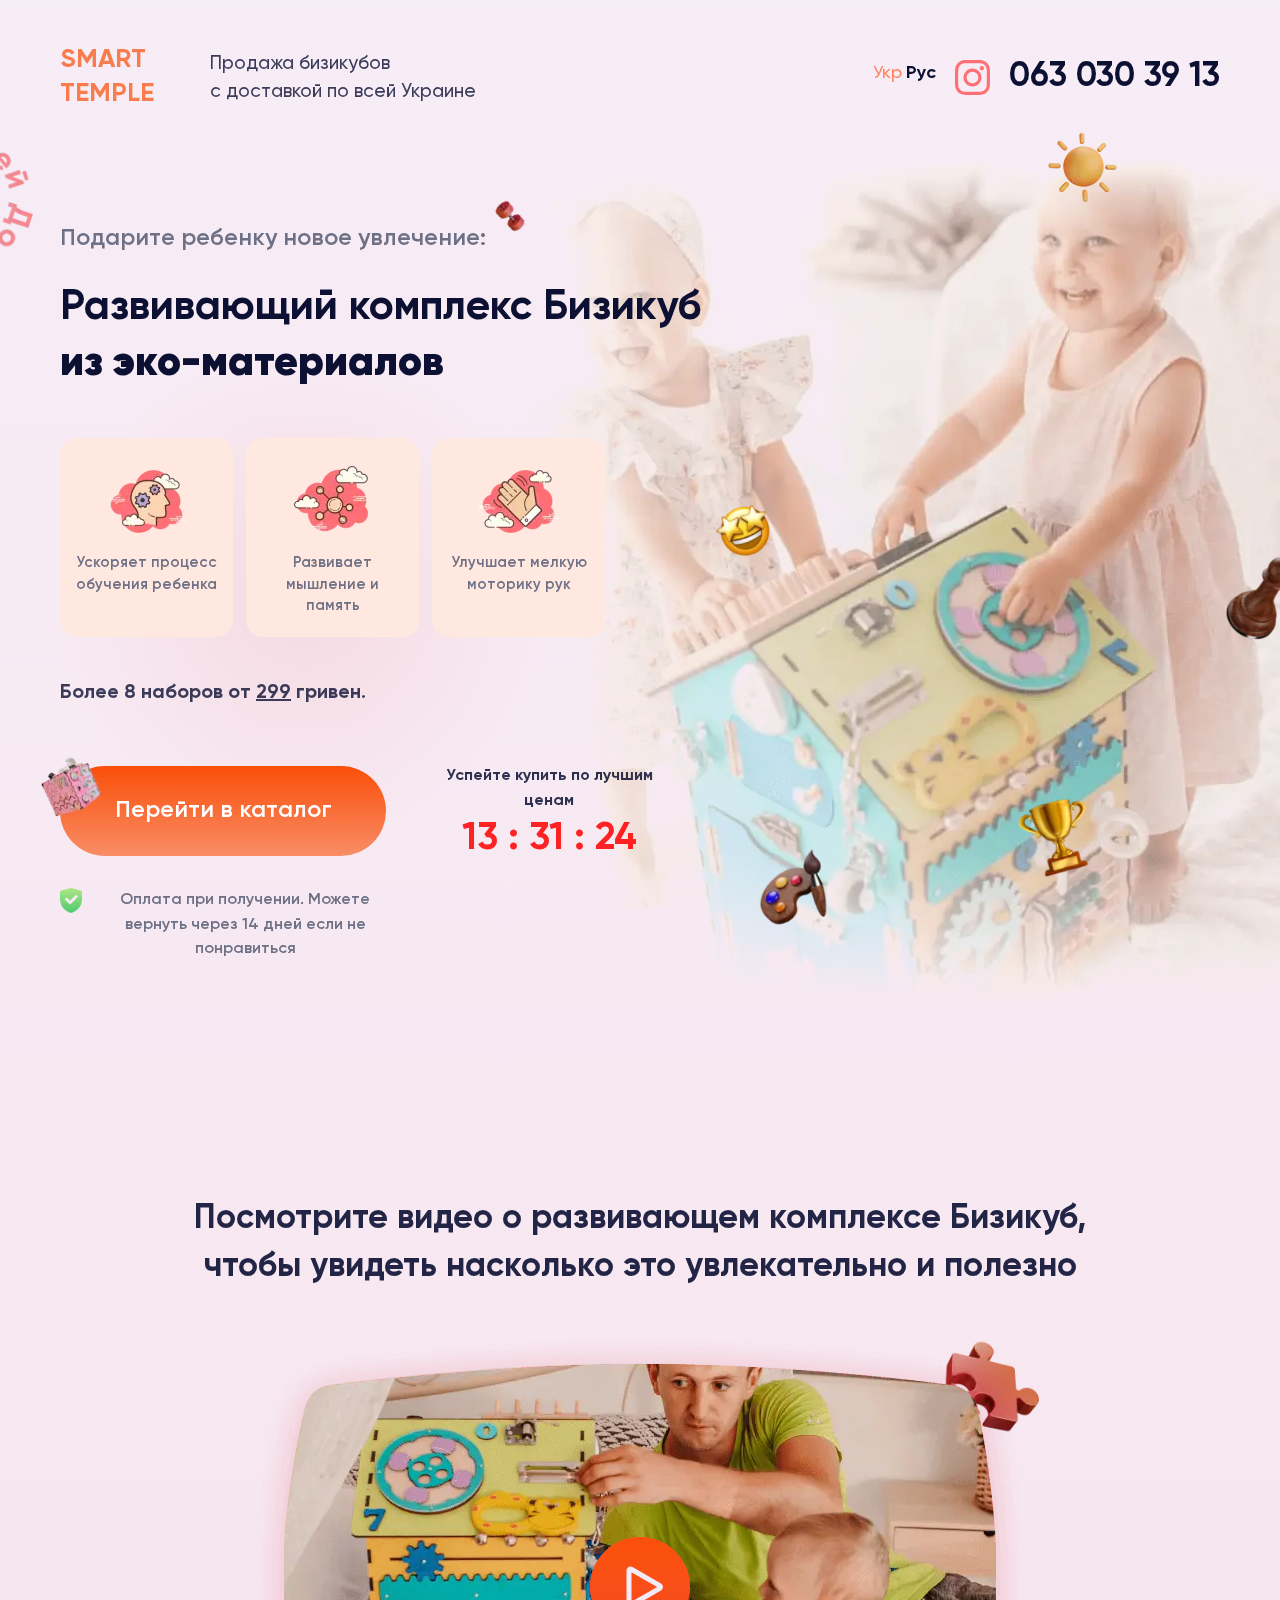
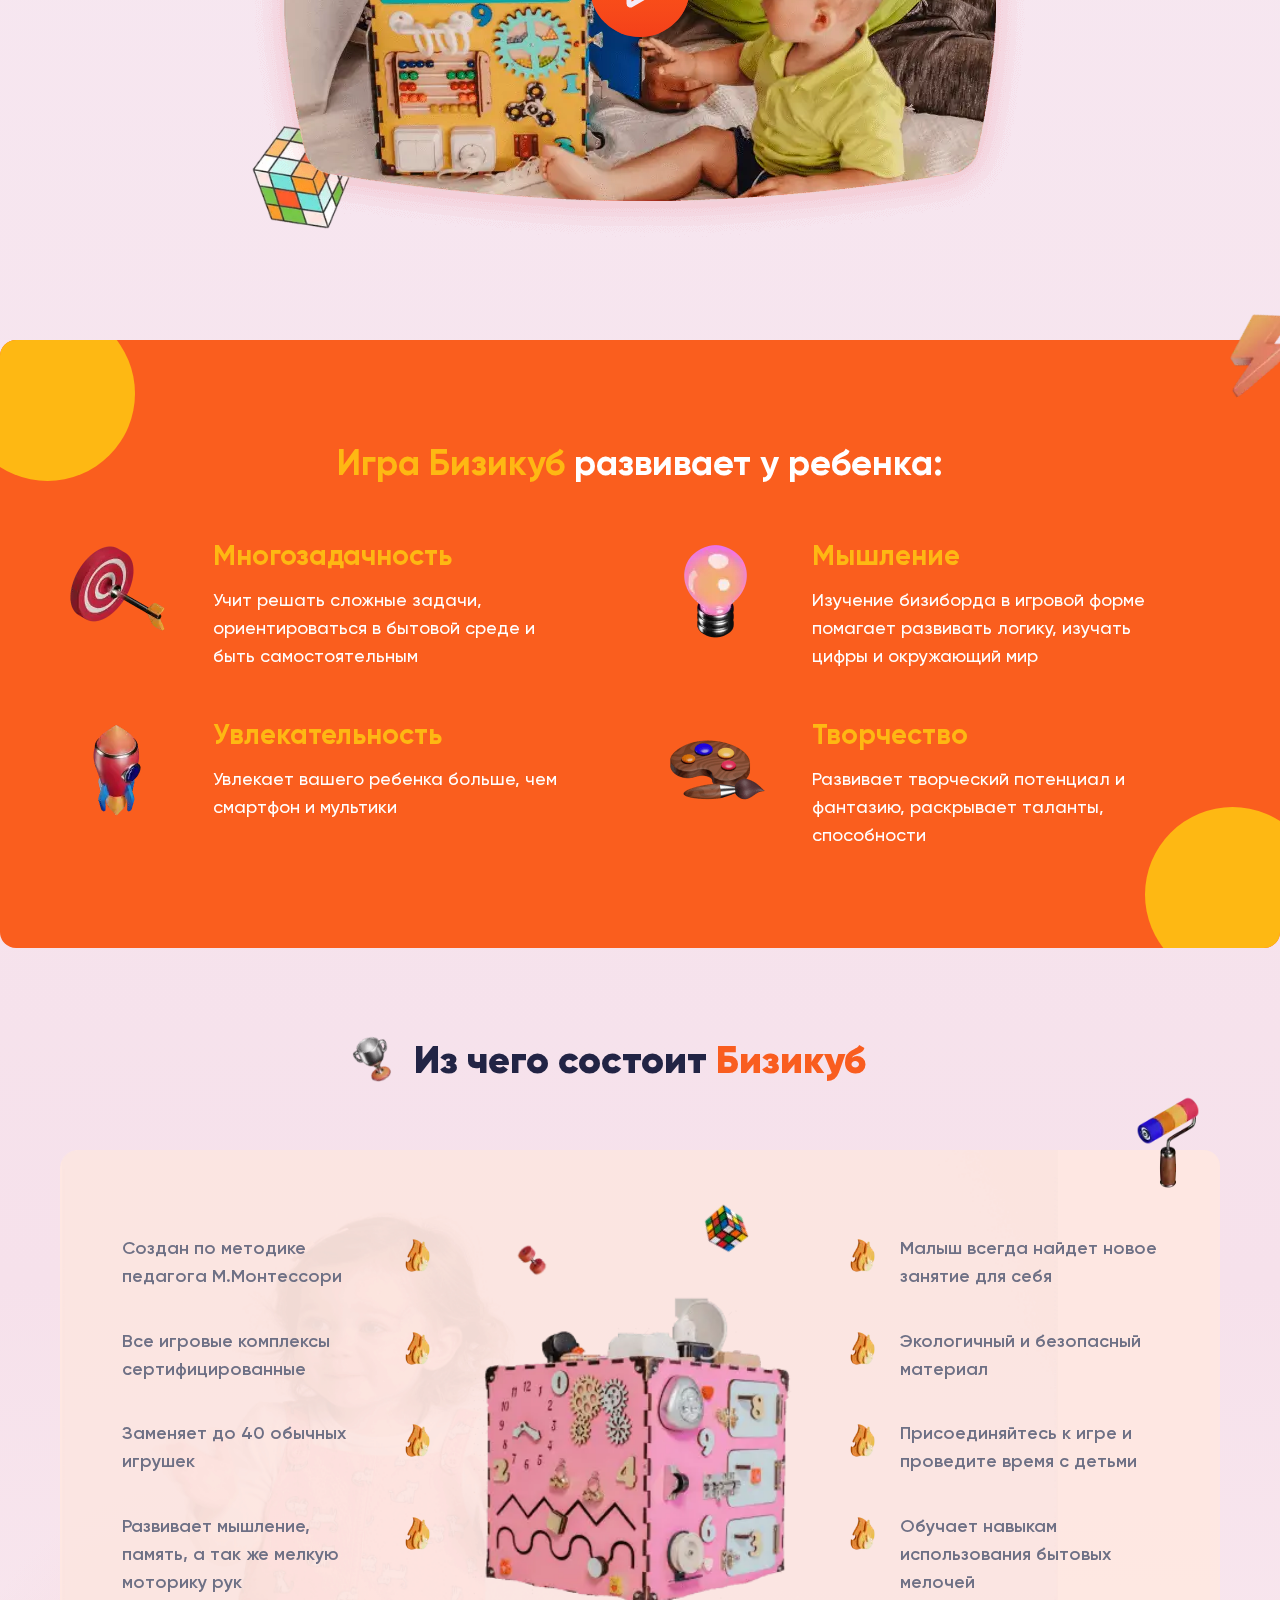
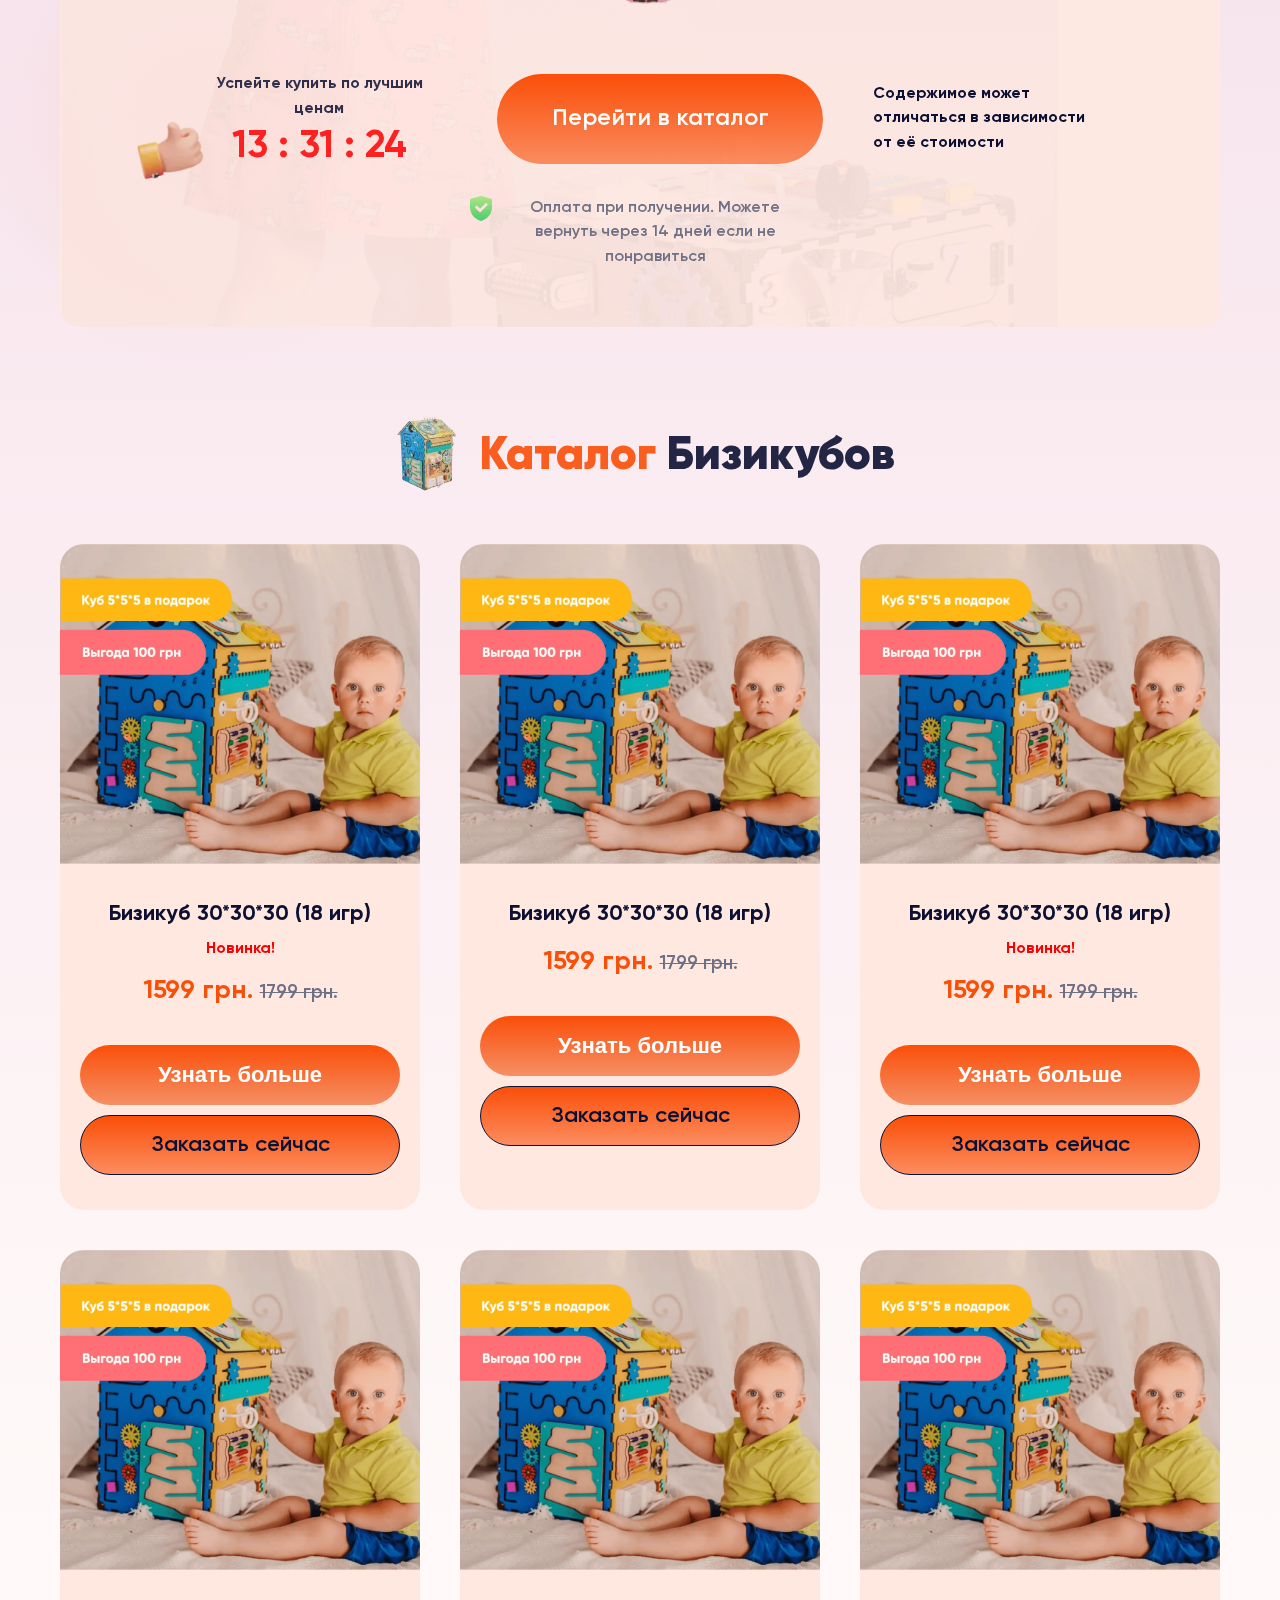
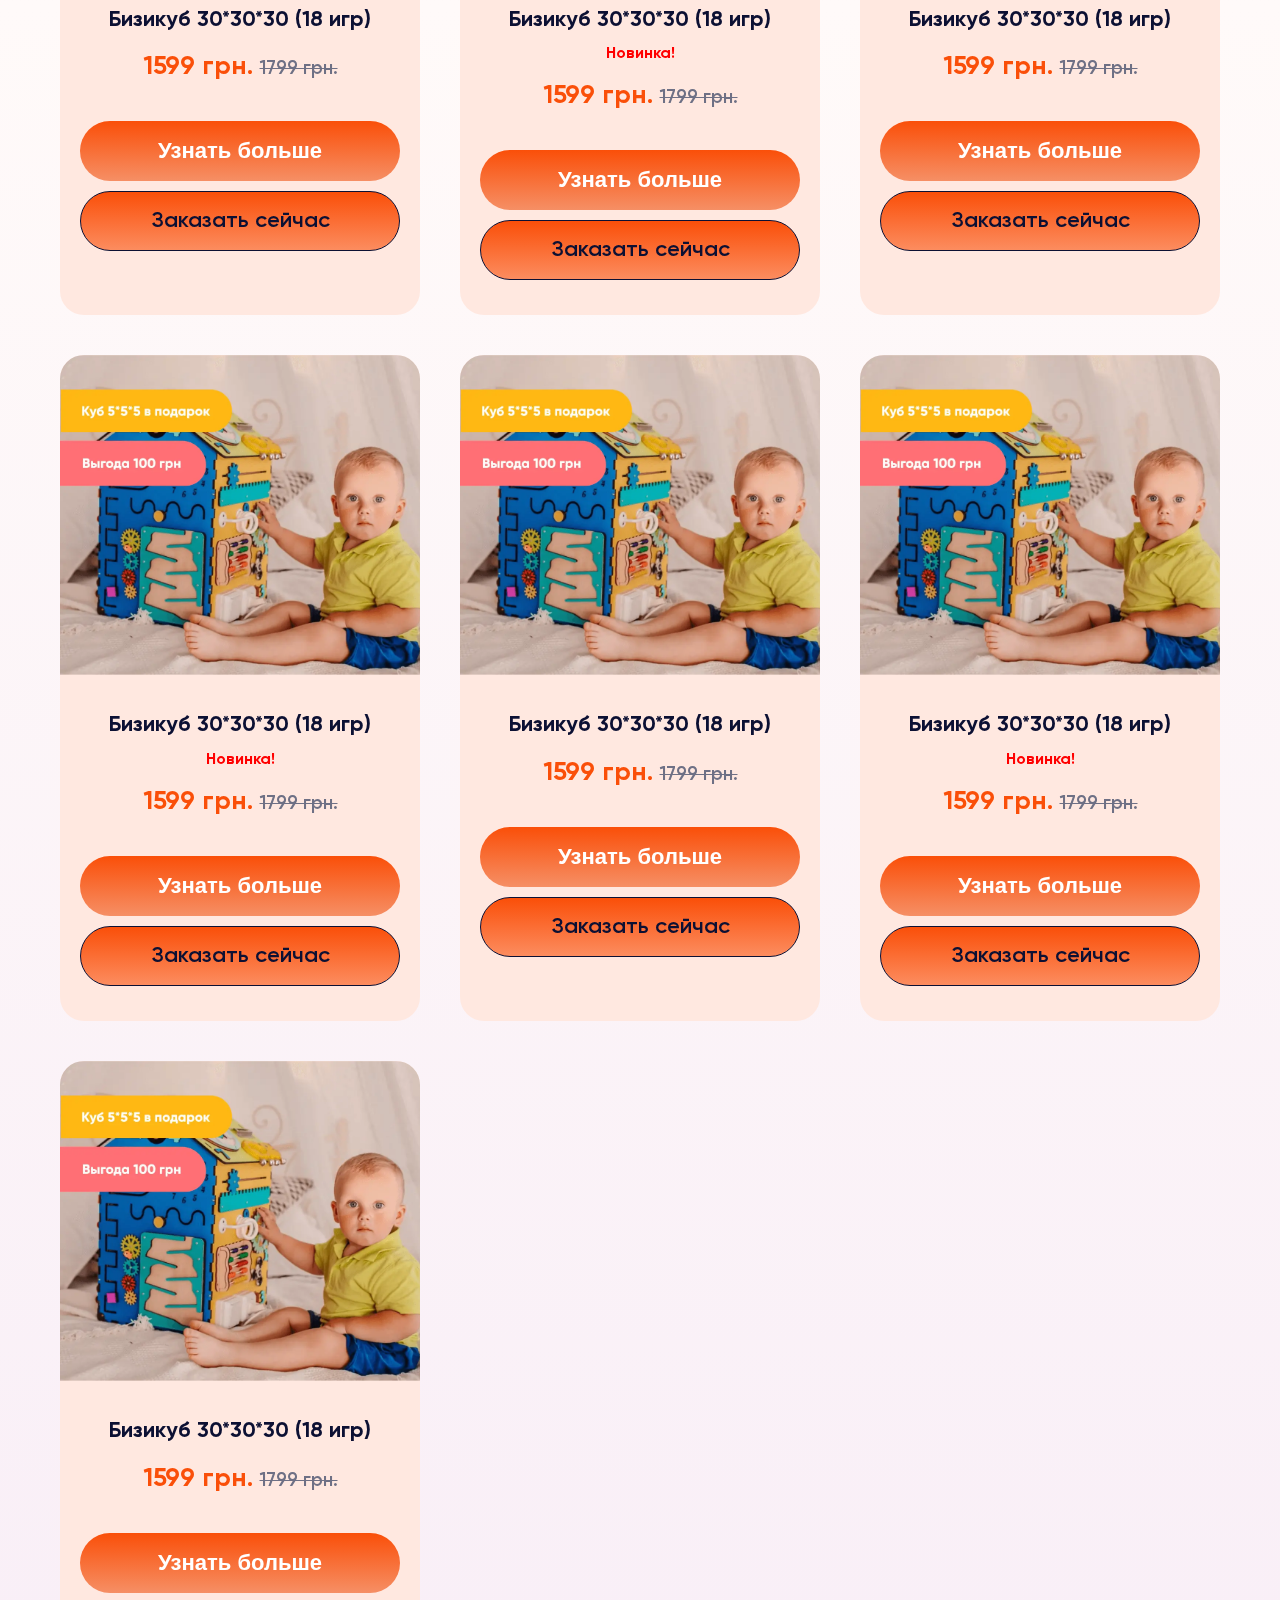
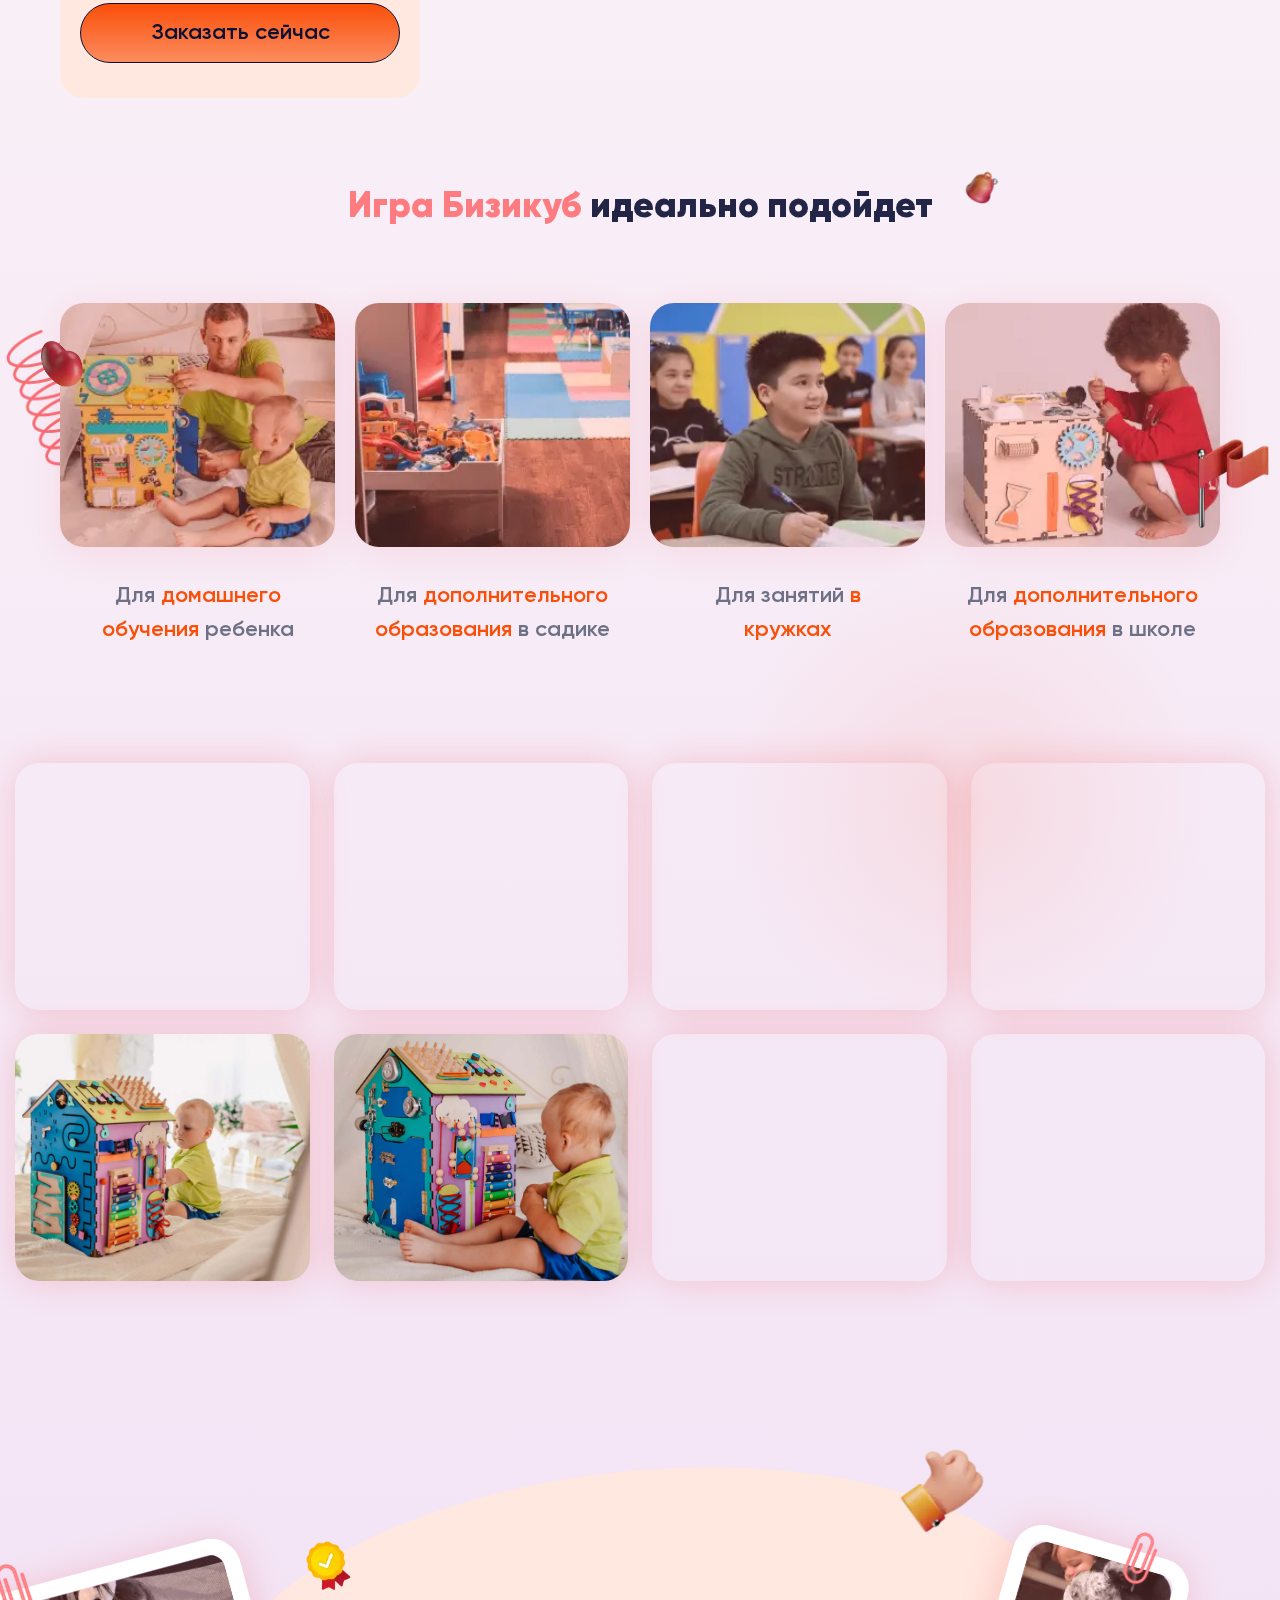
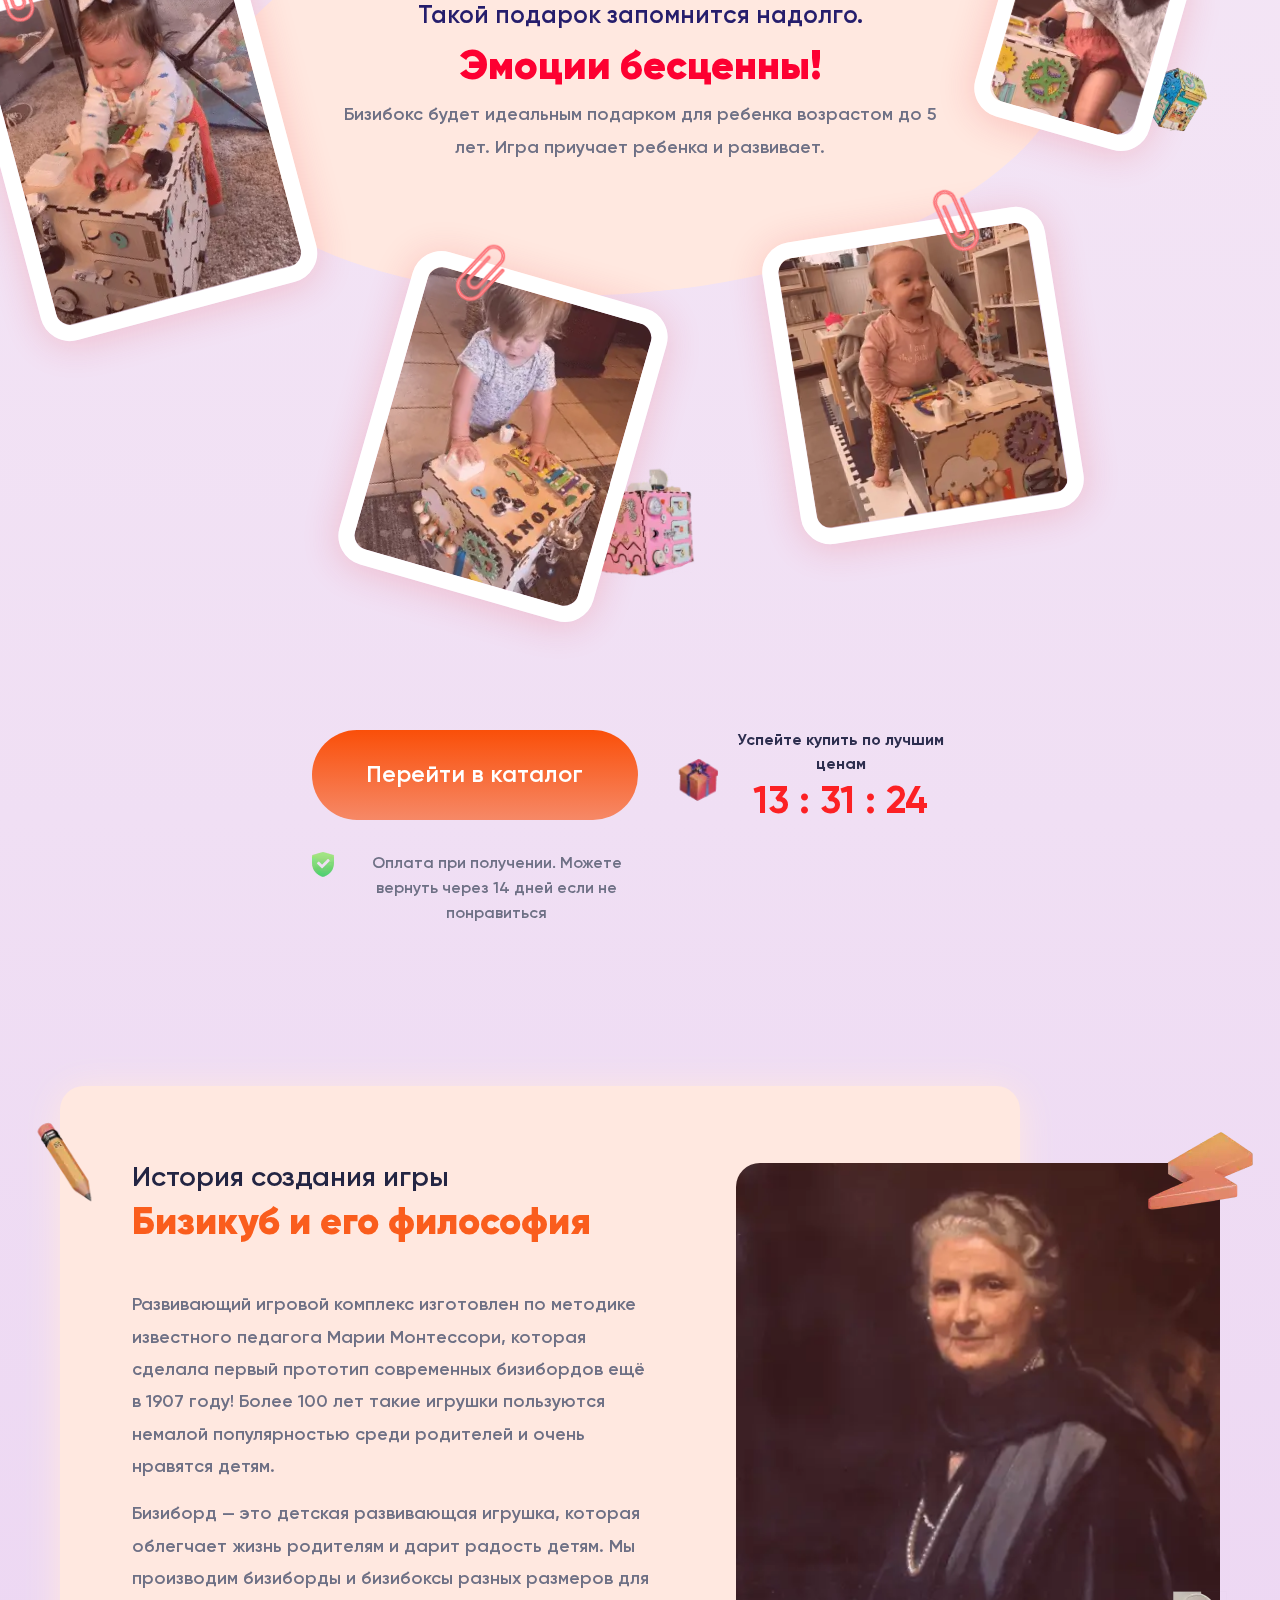
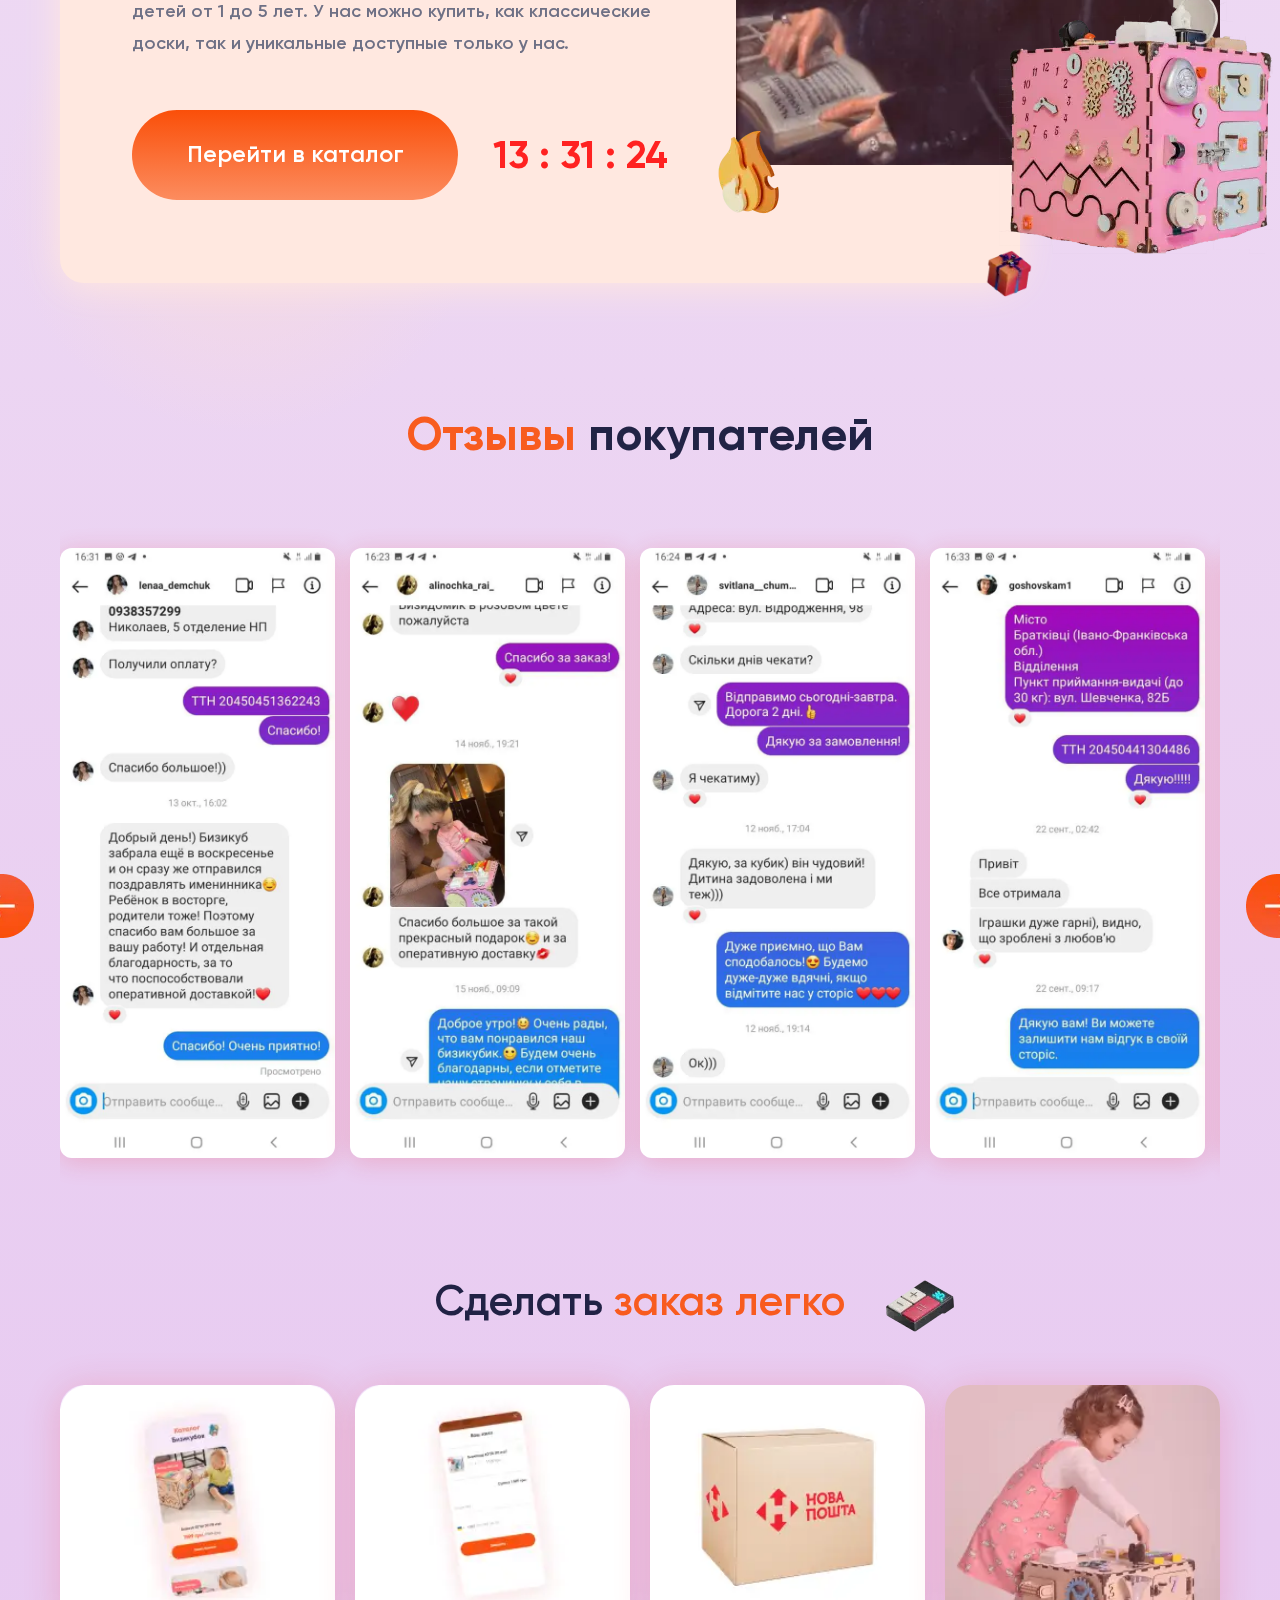
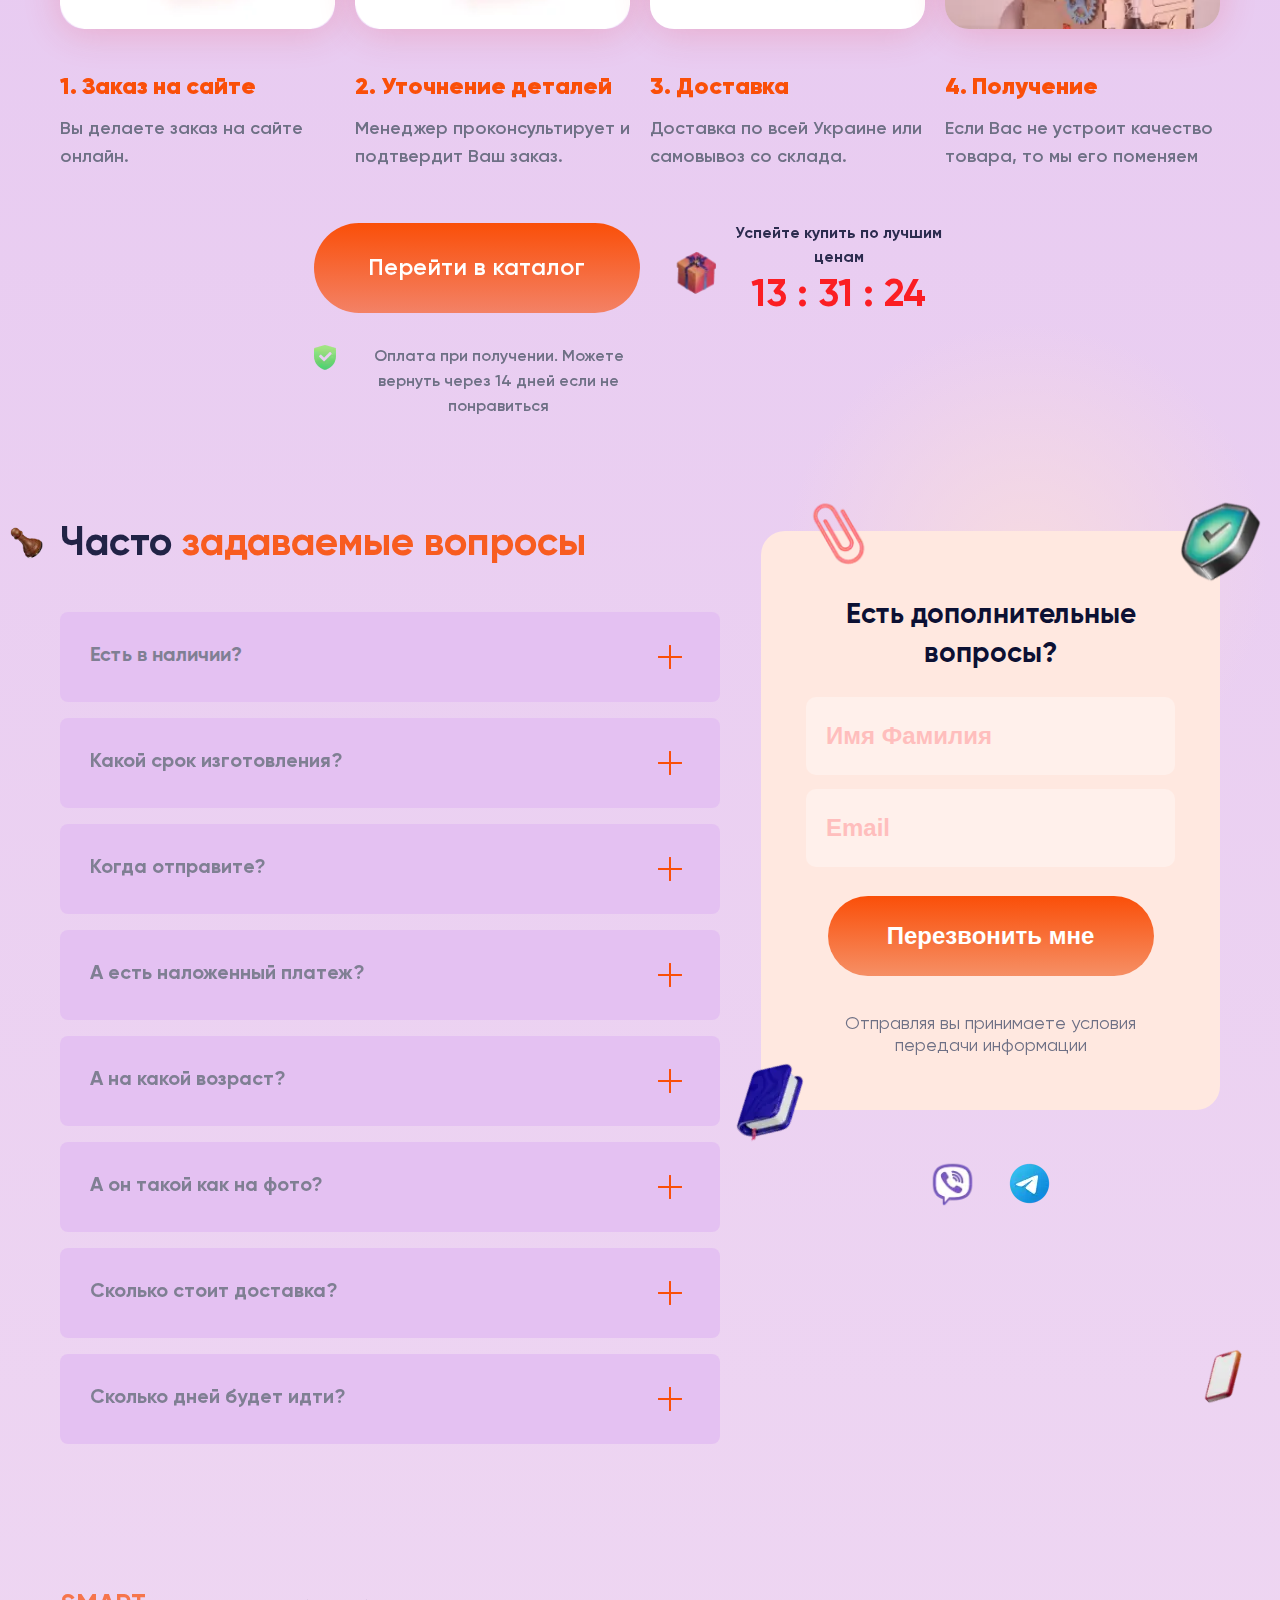
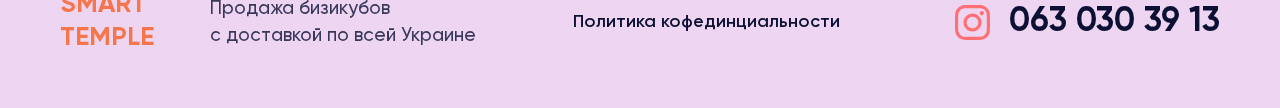
==== commit 00c4ebc9: "Update project" ====
--- a/index.html
+++ b/index.html
@@ -50,7 +50,13 @@
             </picture>
         </div>
         <div class="container">
-            <div class="header-top__sub-title">Подарите ребенку новое увлечение:</div>
+            <div class="header-top__sub-title">
+                Подарите ребенку новое увлечение:
+                <picture>
+                    <source srcset="images/header-top-vector-8.webp" type="image/webp" class="header-vector-eight">
+                    <img src="images/header-top-vector-8.png" alt="" class="header-vector-eight" />
+                </picture>
+            </div>
             <h1 class="header-top__title">Развивающий комплекс Бизикуб <span>из эко-материалов</span></h1>
             <ul class="header-top__benefits">
                <li class="header-top__benefits-item">
@@ -79,7 +85,13 @@
                 Более 8 наборов от <span>299</span> гривен.
             </div>
             <div class="header-top__catalog">
-                <a href="#" class="btn btn-catalog">Перейти в каталог</a>
+                <a href="#catalog" class="btn btn-catalog">
+                    <picture>
+                        <source srcset="images/header-top-vector-6.webp" type="image/webp" class="header-vector-six">
+                        <img src="images/header-top-vector-6.png" alt="" class="header-vector-six" />
+                    </picture>
+                    Перейти в каталог
+                </a>
                 <div class="timer">
                     Успейте купить по лучшим ценам
                     <span>13 : 31 : 24</span>
@@ -93,6 +105,38 @@
                 Оплата при получении. Можете вернуть через 14 дней если не понравиться
             </div>
             <div class="gradient-body"></div>
+            <div class="header-top__vectors">
+                <div class="vector-animate">
+                    <picture>
+                        <source srcset="images/header-top_vector-1.webp" type="image/webp" class="header-vector-one">
+                        <img src="images/header-top-vector_1.png" alt="" class="header-vector-one" />
+                    </picture>
+                    <picture>
+                        <source srcset="images/header-top_vector-10.webp" type="image/webp" class="header-vector-ten">
+                        <img src="images/header-top-vector_10.png" alt="" class="header-vector-ten" />
+                    </picture>
+                </div>
+                <picture>
+                    <source srcset="images/header-top-vector-2.webp" type="image/webp" class="header-vector-two">
+                    <img src="images/header-top-vector-2.png" alt="" class="header-vector-two" />
+                </picture>
+                <picture>
+                    <source srcset="images/header-top-vector-3.webp" type="image/webp" class="header-vector-three">
+                    <img src="images/header-top-vector-3.png" alt="" class="header-vector-three" />
+                </picture>
+                <picture>
+                    <source srcset="images/header-top-vector-4.webp" type="image/webp" class="header-vector-four">
+                    <img src="images/header-top-vector-4.png" alt="" class="header-vector-four" />
+                </picture>
+                <picture>
+                    <source srcset="images/header-top-vector-5.webp" type="image/webp" class="header-vector-five">
+                    <img src="images/header-top-vector-5.png" alt="" class="header-vector-five" />
+                </picture>
+                <picture>
+                    <source srcset="images/header-top_vector-7.webp" type="image/webp" class="header-vector-seven">
+                    <img src="images/header-top_vector-7.png" alt="" class="header-vector-seven" />
+                </picture>
+            </div>
         </div>
     </article>
 
@@ -102,8 +146,8 @@
             <div class="section-video__wrapper">
                 <a href="#" class="js-modal" data-modal="#modal-video">
                     <picture>
-                        <source srcset="images/video-img.webp" type="image/webp" class="section-video__img">
-                        <img src="images/video-img.png" alt="" class="section-video__img" />
+                        <source srcset="images/video-img.webp" type="image/webp" class="section-video__img" loading="lazy">
+                        <img src="images/video-img.png" alt="" class="section-video__img" loading="lazy"/>
                     </picture>
                 </a>
                 <svg class="section-video__play js-modal" data-modal="#modal-video" xmlns="http://www.w3.org/2000/svg" width="100" height="100" viewBox="0 0 100 100" fill="none">
@@ -122,11 +166,28 @@
                     </defs>
                 </svg>
             </div>
+
+            <picture>
+                <source srcset="images/video-vector-1.webp" type="image/webp" class="video-vector-one">
+                <img src="images/video-vector-1.png" alt="" class="video-vector-one" />
+            </picture>
+            <picture>
+                <source srcset="images/video-vector-2.webp" type="image/webp" class="video-vector-two">
+                <img src="images/video-vector-2.png" alt="" class="video-vector-two" />
+            </picture>
+            <picture>
+                <source srcset="images/video-vector-3.webp" type="image/webp" class="video-vector-three">
+                <img src="images/video-vector-3.png" alt="" class="video-vector-three" />
+            </picture>
         </div>
     </article>
 
     <article class="benefits">
         <div class="container-fluid">
+            <picture>
+                <source srcset="images/benefits-vector-1.webp" type="image/webp" class="benefits-vector-one">
+                <img src="images/benefits-vector-1.png" alt="" class="benefits-vector-one" />
+            </picture>
             <div class="benefits__wrapper">
                 <div class="benefits__title"><span>Игра Бизикуб</span> развивает у ребенка:</div>
                 <ul class="benefits__list">
@@ -178,28 +239,95 @@
     <article class="compound">
         <div class="gradient-body"></div>
         <div class="container">
-            <h2>Из чего состоит <span>Бизикуб</span></h2>
+            <h2>
+                <picture>
+                    <source srcset="images/compound-vector-5.webp" type="image/webp" class="compound-vector-one">
+                    <img src="images/compound-vector-5.png" alt="" class="compound-vector-one" />
+                </picture>
+                Из чего состоит <span>Бизикуб</span>
+            </h2>
+
+            <picture>
+                <source srcset="images/compound-vector-1.webp" type="image/webp" class="compound-vector-two">
+                <img src="images/compound-vector-1.png" alt="" class="compound-vector-two" />
+            </picture>
 
             <div class="compound__wrapper" style="background: url('images/compound-bg.png') no-repeat">
                 <div class="compound__head">
                     <ul class="compound__list">
-                        <li>Создан по методике педагога М.Монтессори</li>
-                        <li>Все игровые комплексы сертифицированные</li>
-                        <li>Заменяет до 40 обычных игрушек</li>
-                        <li>Развивает мышление, память, а так же мелкую моторику рук</li>
+                        <li>
+                            Создан по методике педагога М.Монтессори
+                            <picture>
+                                <source srcset="images/compound-vector-3.webp" type="image/webp" class="compound-vector-three">
+                                <img src="images/compound-vector-3.png" alt="" class="compound-vector-three" />
+                            </picture>
+                        </li>
+                        <li>
+                            Все игровые комплексы сертифицированные
+                            <picture>
+                                <source srcset="images/compound-vector-3.webp" type="image/webp" class="compound-vector-three">
+                                <img src="images/compound-vector-3.png" alt="" class="compound-vector-three" />
+                            </picture>
+                        </li>
+                        <li>
+                            Заменяет до 40 обычных игрушек
+                            <picture>
+                                <source srcset="images/compound-vector-3.webp" type="image/webp" class="compound-vector-three">
+                                <img src="images/compound-vector-3.png" alt="" class="compound-vector-three" />
+                            </picture>
+                        </li>
+                        <li>
+                            Развивает мышление, память, а так же мелкую моторику рук
+                            <picture>
+                                <source srcset="images/compound-vector-3.webp" type="image/webp" class="compound-vector-three">
+                                <img src="images/compound-vector-3.png" alt="" class="compound-vector-three" />
+                            </picture>
+                        </li>
                     </ul>
                     <div class="compound__center">
                         <picture>
+                            <source srcset="images/compound-vector-2.webp" type="image/webp" class="compound-vector-four">
+                            <img src="images/compound-vector-2.png" alt="" class="compound-vector-four" />
+                        </picture>
+                        <picture>
+                            <source srcset="images/header-top-vector-8.webp" type="image/webp" class="compound-vector-five">
+                            <img src="images/header-top-vector-8.png" alt="" class="compound-vector-five" />
+                        </picture>
+                        <picture>
                             <source srcset="images/compound_img.webp" type="image/webp" class="compound__img">
                             <img src="images/compound_img.png" alt="" class="compound__img" />
                         </picture>
                     </div>
                     <ul class="compound__list">
-                        <li>Малыш всегда найдет новое занятие для себя</li>
-                        <li>Экологичный и
-                            безопасный материал</li>
-                        <li>Присоединяйтесь к игре и проведите время с детьми</li>
-                        <li>Обучает навыкам использования бытовых мелочей</li>
+                        <li>
+                            <picture>
+                                <source srcset="images/compound-vector-3.webp" type="image/webp" class="compound-vector-three">
+                                <img src="images/compound-vector-3.png" alt="" class="compound-vector-three" />
+                            </picture>
+                            Малыш всегда найдет новое занятие для себя
+                        </li>
+                        <li>
+                            <picture>
+                                <source srcset="images/compound-vector-3.webp" type="image/webp" class="compound-vector-three">
+                                <img src="images/compound-vector-3.png" alt="" class="compound-vector-three" />
+                            </picture>
+                            Экологичный и
+                            безопасный материал
+                        </li>
+                        <li>
+                            <picture>
+                                <source srcset="images/compound-vector-3.webp" type="image/webp" class="compound-vector-three">
+                                <img src="images/compound-vector-3.png" alt="" class="compound-vector-three" />
+                            </picture>
+                            Присоединяйтесь к игре и проведите время с детьми
+                        </li>
+                        <li>
+                            <picture>
+                                <source srcset="images/compound-vector-3.webp" type="image/webp" class="compound-vector-three">
+                                <img src="images/compound-vector-3.png" alt="" class="compound-vector-three" />
+                            </picture>
+                            Обучает навыкам использования бытовых мелочей
+                        </li>
                     </ul>
                 </div>
 
@@ -207,8 +335,12 @@
                     <div class="timer">
                         Успейте купить по лучшим ценам
                         <span>13 : 31 : 24</span>
-                    </div>
-                    <a href="#" class="btn btn-catalog">Перейти в каталог</a>
+                        <picture>
+                            <source srcset="images/compound-vector-4.webp" type="image/webp" class="compound-vector-six">
+                            <img src="images/compound-vector-4.png" alt="" class="compound-vector-six" />
+                        </picture>
+                    </div>
+                    <a href="#catalog" class="btn btn-catalog">Перейти в каталог</a>
                     <div class="compound__warning">Содержимое может отличаться в зависимости от её стоимости</div>
                 </div>
                 <div class="header-top-back compound__back">
@@ -394,6 +526,10 @@
 
     <article class="perfect-fit">
         <div class="container">
+            <picture>
+                <source srcset="images/perfect-fit-vector-1.webp" type="image/webp" class="perfect-fit-vector-one">
+                <img src="images/perfect-fit-vector-1.png" alt="" class="perfect-fit-vector-one" />
+            </picture>
             <h2 class="perfect-fit__title"><span>Игра Бизикуб</span> идеально подойдет</h2>
 
             <ul class="perfect-fit__list">
@@ -426,58 +562,70 @@
                     <p>Для <span>дополнительного образования</span> в школе</p>
                 </li>
             </ul>
+            <picture>
+                <source srcset="images/perfect-fit-vector-2.webp" type="image/webp" class="perfect-fit-vector-two">
+                <img src="images/perfect-fit-vector-2.png" alt="" class="perfect-fit-vector-two" />
+            </picture>
+            <picture>
+                <source srcset="images/perfect-fit-vector-3.webp" type="image/webp" class="perfect-fit-vector-three">
+                <img src="images/perfect-fit-vector-3.png" alt="" class="perfect-fit-vector-three" />
+            </picture>
+            <picture>
+                <source srcset="images/perfect-fit-vector-4.webp" type="image/webp" class="perfect-fit-vector-four">
+                <img src="images/perfect-fit-vector-4.png" alt="" class="perfect-fit-vector-four" />
+            </picture>
         </div>
     </article>
 
     <article class="gallery">
         <div class="gradient-body"></div>
-        <ul class="gallery__list">
+        <ul id="gallery-items" class="gallery__list">
             <li class="gallery__item">
                 <picture>
-                    <source srcset="images/gallery_1.webp" type="image/webp" class="gallery__img">
-                    <img src="images/gallery_1.jpg" alt="" class="gallery__img" />
+                    <source srcset="images/gallery_1.webp" type="image/webp" class="gallery__img" loading="lazy">
+                    <img src="images/gallery_1.jpg" alt="" class="gallery__img" loading="lazy" />
                 </picture>
             </li>
             <li class="gallery__item">
                 <picture>
-                    <source srcset="images/gallery_2.webp" type="image/webp" class="gallery__img">
-                    <img src="images/gallery_2.jpg" alt="" class="gallery__img" />
+                    <source srcset="images/gallery_2.webp" type="image/webp" class="gallery__img" loading="lazy">
+                    <img src="images/gallery_2.jpg" alt="" class="gallery__img" loading="lazy" />
                 </picture>
             </li>
             <li class="gallery__item">
                 <picture>
-                    <source srcset="images/gallery_3.webp" type="image/webp" class="gallery__img">
-                    <img src="images/gallery_3.jpg" alt="" class="gallery__img" />
+                    <source srcset="images/gallery_3.webp" type="image/webp" class="gallery__img" loading="lazy">
+                    <img src="images/gallery_3.jpg" alt="" class="gallery__img" loading="lazy" />
                 </picture>
             </li>
             <li class="gallery__item">
                 <picture>
-                    <source srcset="images/gallery_4.webp" type="image/webp" class="gallery__img">
-                    <img src="images/gallery_4.jpg" alt="" class="gallery__img" />
+                    <source srcset="images/gallery_4.webp" type="image/webp" class="gallery__img" loading="lazy">
+                    <img src="images/gallery_4.jpg" alt="" class="gallery__img" loading="lazy" />
                 </picture>
             </li>
             <li class="gallery__item">
                 <picture>
-                    <source srcset="images/gallery_5.webp" type="image/webp" class="gallery__img">
-                    <img src="images/gallery_5.jpg" alt="" class="gallery__img" />
+                    <source srcset="images/gallery_5.webp" type="image/webp" class="gallery__img" loading="lazy">
+                    <img src="images/gallery_5.jpg" alt="" class="gallery__img" loading="lazy" />
                 </picture>
             </li>
             <li class="gallery__item">
                 <picture>
-                    <source srcset="images/gallery_6.webp" type="image/webp" class="gallery__img">
-                    <img src="images/gallery_6.jpg" alt="" class="gallery__img" />
+                    <source srcset="images/gallery_6.webp" type="image/webp" class="gallery__img" loading="lazy">
+                    <img src="images/gallery_6.jpg" alt="" class="gallery__img" loading="lazy" />
                 </picture>
             </li>
             <li class="gallery__item">
                 <picture>
-                    <source srcset="images/gallery_7.webp" type="image/webp" class="gallery__img">
-                    <img src="images/gallery_7.jpg" alt="" class="gallery__img" />
+                    <source srcset="images/gallery_7.webp" type="image/webp" class="gallery__img" loading="lazy">
+                    <img src="images/gallery_7.jpg" alt="" class="gallery__img" loading="lazy" />
                 </picture>
             </li>
             <li class="gallery__item">
                 <picture>
-                    <source srcset="images/gallery_8.webp" type="image/webp" class="gallery__img">
-                    <img src="images/gallery_8.png" alt="" class="gallery__img" />
+                    <source srcset="images/gallery_8.webp" type="image/webp" class="gallery__img" loading="lazy">
+                    <img src="images/gallery_8.png" alt="" class="gallery__img" loading="lazy" />
                 </picture>
             </li>
         </ul>
@@ -556,8 +704,12 @@
 
             <div class="emotions__bottom">
                 <div class="header-top__catalog emotions__catalog">
-                    <a href="#" class="btn btn-catalog">Перейти в каталог</a>
+                    <a href="#catalog" class="btn btn-catalog">Перейти в каталог</a>
                     <div class="timer">
+                        <picture>
+                            <source srcset="images/emotions-vector-5.webp" type="image/webp" class="emotions-vector-five">
+                            <img src="images/emotions-vector-5.webp" alt="" class="emotions-vector-five" />
+                        </picture>
                         Успейте купить по лучшим ценам
                         <span>13 : 31 : 24</span>
                     </div>
@@ -570,6 +722,24 @@
                     Оплата при получении. Можете вернуть через 14 дней если не понравиться
                 </div>
             </div>
+
+            <picture>
+                <source srcset="images/emotions-vector-1.webp" type="image/webp" class="emotions-vector-one">
+                <img src="images/emotions-vector-1.webp" alt="" class="emotions-vector-one" />
+            </picture>
+            <picture>
+                <source srcset="images/emotions-vector-2.webp" type="image/webp" class="emotions-vector-two">
+                <img src="images/emotions-vector-2.webp" alt="" class="emotions-vector-two" />
+            </picture>
+            <picture>
+                <source srcset="images/emotions-vector-3.webp" type="image/webp" class="emotions-vector-three">
+                <img src="images/emotions-vector-3.webp" alt="" class="emotions-vector-three" />
+            </picture>
+            <picture>
+                <source srcset="images/emotions-vector-4.webp" type="image/webp" class="emotions-vector-four">
+                <img src="images/emotions-vector-4.webp" alt="" class="emotions-vector-four" />
+            </picture>
+
         </div>
     </article>
 
@@ -577,6 +747,28 @@
         <div class="gradient-body"></div>
         <div class="container">
             <div class="history__wrapper">
+                <picture>
+                    <source srcset="images/history-vector-1.webp" type="image/webp" class="history-vector-one">
+                    <img src="images/history-vector-1.png" alt="" class="history-vector-one" />
+                </picture>
+                <picture>
+                    <source srcset="images/history-vector-2.webp" type="image/webp" class="history-vector-two">
+                    <img src="images/history-vector-2.png" alt="" class="history-vector-two" />
+                </picture>
+                <picture>
+                    <source srcset="images/history-vector-3.webp" type="image/webp" class="history-vector-three">
+                    <img src="images/history-vector-3.png" alt="" class="history-vector-three" />
+                </picture>
+                <picture>
+                    <source srcset="images/history-vector-4.webp" type="image/webp" class="history-vector-four">
+                    <img src="images/history-vector-4.png" alt="" class="history-vector-four" />
+                </picture>
+                <picture>
+                    <source srcset="images/history-vector-5.webp" type="image/webp" class="history-vector-five">
+                    <img src="images/history-vector-5.png" alt="" class="history-vector-five" />
+                </picture>
+
+
                 <div class="history__content">
                     <div class="history__sub-title">История создания игры</div>
                     <div class="history__title">Бизикуб и его философия</div>
@@ -584,7 +776,7 @@
                         Более 100 лет такие игрушки пользуются немалой популярностью среди родителей и очень нравятся детям.</p>
                     <p>Бизиборд — это детская развивающая игрушка, которая облегчает жизнь родителям и дарит радость детям. Мы производим бизиборды и бизибоксы разных размеров для детей от 1 до 5 лет. У нас можно купить, как классические доски, так и уникальные доступные только у нас.</p>
                     <div class="header-top__catalog history__catalog">
-                        <a href="#" class="btn btn-catalog">Перейти в каталог</a>
+                        <a href="#catalog" class="btn btn-catalog">Перейти в каталог</a>
                         <div class="timer">
                             <span>13 : 31 : 24</span>
                         </div>
@@ -724,6 +916,10 @@
 
     <article class="order-steps">
         <div class="container">
+            <picture>
+                <source srcset="images/order-vector-1.webp" type="image/webp" class="order-vector-one">
+                <img src="images/order-vector-1.png" alt="" class="order-vector-one" />
+            </picture>
             <h2 class="order-steps__title">Сделать <span>заказ легко</span></h2>
             <ul class="order-steps__list">
                 <li class="order-steps__item">
@@ -761,8 +957,12 @@
             </ul>
             <div class="order-steps__bottom">
                 <div class="header-top__catalog order-steps__catalog">
-                    <a href="#" class="btn btn-catalog">Перейти в каталог</a>
+                    <a href="#catalog" class="btn btn-catalog">Перейти в каталог</a>
                     <div class="timer">
+                        <picture>
+                            <source srcset="images/emotions-vector-5.webp" type="image/webp" class="emotions-vector-five">
+                            <img src="images/emotions-vector-5.webp" alt="" class="emotions-vector-five">
+                        </picture>
                         Успейте купить по лучшим ценам
                         <span>13 : 31 : 24</span>
                     </div>
@@ -782,6 +982,14 @@
         <div class="gradient-body"></div>
         <div class="container">
             <div class="faq__wrapper">
+                <picture>
+                    <source srcset="images/faq-vector-1.webp" type="image/webp" class="faq-vector-one">
+                    <img src="images/faq-vector-1.png" alt="" class="faq-vector-one">
+                </picture>
+                <picture>
+                    <source srcset="images/faq-vector-5.webp" type="image/webp" class="faq-vector-four">
+                    <img src="images/faq-vector-5.png" alt="" class="faq-vector-four">
+                </picture>
                 <div class="faq__title">Часто <span>задаваемые вопросы</span></div>
                 <ul class="faq__list">
                     <li class="faq__item">
@@ -899,6 +1107,23 @@
                 </ul>
             </div>
             <div class="faq__right">
+                <picture>
+                    <source srcset="images/faq-vector-2.webp" type="image/webp" class="faq-vector-two">
+                    <img src="images/faq-vector-2.png" alt="" class="faq-vector-two">
+                </picture>
+                <picture>
+                    <source srcset="images/faq-vector-4.webp" type="image/webp" class="faq-vector-three">
+                    <img src="images/faq-vector-4.png" alt="" class="faq-vector-three">
+                </picture>
+                <picture>
+                    <source srcset="images/faq-vector-6.webp" type="image/webp" class="faq-vector-five">
+                    <img src="images/faq-vector-6.png" alt="" class="faq-vector-five">
+                </picture>
+                <picture>
+                    <source srcset="images/faq-vector-7.webp" type="image/webp" class="faq-vector-six">
+                    <img src="images/faq-vector-7.png" alt="" class="faq-vector-six">
+                </picture>
+
                 <div class="faq__title faq__title--mobile">Часто <span>задаваемые вопросы</span></div>
                 <form class="form-callback">
                     <div class="form-callback__title">Есть дополнительные вопросы?</div>
@@ -985,7 +1210,7 @@
             <div class="order-form__wrap">
                 <label for="product">Товар</label>
                 <div class="select-wrapper">
-                    <select id="product" placeholder="Выберите товар из списка...">
+                    <select id="product">
                         <option value="">Выберите товар из списка...</option>
                         <option value="Бизикуб 30*30*30 (18 игр) - 1599 грн">Бизикуб 30*30*30 (18 игр) - 1599 грн</option>
                         <option value="Бизикуб 30*30*30 (18 игр) - 1699 грн">Бизикуб 30*30*30 (18 игр) - 1699 грн</option>
@@ -1034,7 +1259,7 @@
     </div>
 
     <div class="modal__content video-modal__wrapper">
-        <iframe id="youtubeiframe389156555" class="t331__iframe" width="100%" height="100%" src="https://www.youtube.com/embed/FEuc6M0QZ-s?autoplay=1&amp;rel=0" frameborder="0" allowfullscreen=""></iframe>
+        <iframe loading="lazy" id="youtubeiframe389156555" class="t331__iframe" width="100%" height="100%" src="https://www.youtube.com/embed/FEuc6M0QZ-s?autoplay=1&amp;rel=0" frameborder="0" allowfullscreen=""></iframe>
     </div>
 
 </div>
--- a/styles/styles.css
+++ b/styles/styles.css
@@ -60,6 +60,11 @@
     text-decoration: none;
 }
 
+html {
+    overflow-x: hidden;
+    scroll-behavior: smooth;
+}
+
 body {
     font-family: var(--fontfamily);
     position: relative;
@@ -72,9 +77,11 @@
 .container {
     max-width: 1160px;
     margin: 0 auto;
+    position: relative;
 }
 
 .container-fluid {
+    position: relative;
     max-width: 1293px;
     margin: 0 auto;
 }
@@ -93,6 +100,48 @@
     height: 486px;
     position: absolute;
     z-index: -1;
+}
+
+.viewer-backdrop {
+    background-color: #fff;
+}
+
+.viewer-button {
+    background-color: transparent;
+}
+
+.viewer-close {
+    right: 8px;
+    top: 8px;
+    width: 20px;
+    height: 20px;
+    padding: 20px;
+}
+
+.viewer-close:hover {
+    background-color: transparent;
+}
+
+.viewer-close::before {
+   content: '';
+    position: absolute;
+    width: 20px;
+    height: 2px;
+    background-color: #000;
+    transform: rotate(45deg);
+    left: 12px;
+    top: 18px;
+}
+
+.viewer-close::after {
+    content: '';
+    position: absolute;
+    width: 20px;
+    height: 2px;
+    background-color: #000;
+    left: 12px;
+    top: 18px;
+    transform: rotate(-45deg);
 }
 
 /* BUTTON */
@@ -253,6 +302,8 @@
     font-weight: 600;
     line-height: 1.55;
     margin-bottom: 23px;
+    position: relative;
+    display: inline-block;
 }
 
 .header-top__title {
@@ -347,9 +398,111 @@
     margin-top: 30px;
 }
 
+.header-top-back__img {
+    width: 22px;
+    height: 25px;
+}
+
+.header-top__vectors {
+    /*pointer-events: none;*/
+    height: 0;
+}
+
+.header-vector-two {
+    width: 90px;
+    height: 90px;
+    position: absolute;
+    right: 430px;
+    top: 267px;
+}
+
+.header-vector-three {
+    position: absolute;
+    width: 97px;
+    height: 97px;
+    right: -93px;
+    top: 329px;
+}
+
+.header-vector-four {
+    position: absolute;
+    width: 104px;
+    height: 104px;
+    right: 110px;
+    bottom: 73px;
+}
+
+.header-vector-five {
+    position: absolute;
+    width: 112px;
+    height: 112px;
+    right: 370px;
+    bottom: 13px;
+}
+
+.header-vector-six {
+    position: absolute;
+    width: 79px;
+    height: 84px;
+    left: -29px;
+    top: -23px;
+}
+
+.header-vector-seven {
+    position: absolute;
+    width: 81px;
+    height: 81px;
+    right: 96px;
+    top: -94px;
+}
+
+.header-vector-eight {
+    position: absolute;
+    width: 47px;
+    height: 47px;
+    right: -48px;
+    top: -27px;
+}
+
+.vector-animate {
+    position: absolute;
+    top: -19px;
+    left: -103px;
+    pointer-events: none;
+}
+
+.header-vector-one {
+    position: absolute;
+    left: 50%;
+    top: 50%;
+    transform: translate(-50%, -50%);
+    width: 64px;
+    height: 64px;
+}
+
+.header-vector-ten {
+    position: absolute;
+    left: -69px;
+    top: -72px;
+    width: 147px;
+    height: 147px;
+    animation: rotate 30s infinite linear;
+}
+
+@keyframes rotate {
+    0% {
+        opacity: 1;
+        transform: translateX(0px)translateY(0px)rotate(0deg)scale(1,1);
+        animation-timing-function: linear;
+    }
+    100% {
+        opacity: 1;
+        transform: translateX(0px)translateY(0px)rotate(360deg)scale(1,1);
+    }
+}
+
 /* SECTION-VIDEO */
 
-.section-video {}
 
 .section-video h2 {
     font-size: 34px;
@@ -404,6 +557,36 @@
     }
 }
 
+.video-vector-one {
+    pointer-events: none;
+    position: absolute;
+    width: 111px;
+    height: 111px;
+    right: 174px;
+    top: 135px;
+    z-index: -1;
+}
+
+.video-vector-two {
+    pointer-events: none;
+    position: absolute;
+    left: 174px;
+    bottom: 0;
+    width: 133px;
+    height: 133px;
+    z-index: -1;
+}
+
+.video-vector-three {
+    pointer-events: none;
+    position: absolute;
+    width: 97px;
+    height: 146px;
+    right: -172px;
+    bottom: -42px;
+    z-index: -1;
+}
+
 /* BENEFITS */
 
 .benefits {
@@ -497,6 +680,16 @@
     font-weight: 500;
 }
 
+.benefits-vector-one {
+    position: absolute;
+    pointer-events: none;
+    right: -47px;
+    top: -58px;
+    width: 141px;
+    height: 141px;
+    z-index: 1;
+}
+
 /* COMPOUND */
 
 .compound .gradient-body {
@@ -509,14 +702,21 @@
     position: relative;
 }
 
+.compound__center {
+    position: relative;
+}
+
 .compound h2 {
+    position: relative;
     color: var(--color-dark-blue);
     font-size: 39px;
     line-height: 1.55;
     font-weight: 900;
     opacity: 0.9;
     text-align: center;
-    margin-bottom: 56px;
+    margin: 0 auto 56px;
+    display: block;
+    width: fit-content;
 }
 
 .compound h2 span {
@@ -541,6 +741,7 @@
 }
 
 .compound__list li {
+    position: relative;
     max-width: 258px;
     font-size: 18px;
     line-height: 1.55;
@@ -552,6 +753,7 @@
 }
 
 .compound__bottom {
+    position: relative;
     display: flex;
     justify-content: center;
     align-items: center;
@@ -576,6 +778,67 @@
     height: 388px;
     object-fit: contain;
     margin-bottom: -45px;
+}
+
+.compound-vector-one {
+    position: absolute;
+    pointer-events: none;
+    left: -74px;
+    top: -8px;
+    width: 69px;
+    height: 69px;
+}
+
+.compound-vector-two {
+    position: absolute;
+    pointer-events: none;
+    width: 104px;
+    height: 104px;
+    top: 58px;
+    right: 0;
+    z-index: 1;
+}
+
+.compound-vector-three {
+    position: absolute;
+    pointer-events: none;
+    width: 39px;
+    height: 39px;
+    top: 0;
+    left: -57px;
+    z-index: 1;
+}
+
+.compound__list:nth-child(1) .compound-vector-three {
+    right: -57px;
+    left: initial;
+}
+
+.compound-vector-four {
+    position: absolute;
+    pointer-events: none;
+    right: 75px;
+    top: -53px;
+    width: 67px;
+    height: 68px;
+}
+
+.compound-vector-five {
+    position: absolute;
+    pointer-events: none;
+    left: 63px;
+    top: -11px;
+    width: 45px;
+    height: 45px;
+}
+
+.compound-vector-six {
+    position: absolute;
+    pointer-events: none;
+    left: 2px;
+    top: 34px;
+    width: 90px;
+    height: 90px;
 }
 
 /* CATALOG */
@@ -691,6 +954,7 @@
 
 .perfect-fit {
     padding-top: 98px;
+    position: relative;
 }
 
 .perfect-fit__title {
@@ -738,6 +1002,61 @@
  .perfect-fit__item p span {
      color: #fa4f09;
  }
+
+ .perfect-fit-vector-one {
+     position: absolute;
+     pointer-events: none;
+     right: 211px;
+     top: -37px;
+     width: 55px;
+     height: 55px;
+ }
+
+.perfect-fit-vector-two {
+    position: absolute;
+    pointer-events: none;
+    left: -31px;
+    top: 135px;
+    width: 66px;
+    height: 66px;
+    animation: pulse-two 5s infinite linear;
+}
+
+@keyframes pulse-two {
+    0% {
+        opacity: 1;
+        transform: translateX(0px)translateY(0px)rotate(0deg)scale(1,1);
+        animation-timing-function: linear;
+    }
+    40% {
+        opacity: 1;
+        transform: translateX(0px)translateY(0px)rotate(0deg)scale(1.3,1.3);
+        animation-timing-function: linear;
+    }
+    100% {
+        opacity: 1;
+        transform: translateX(0px)translateY(0px)rotate(0deg)scale(1,1);
+    }
+}
+
+.perfect-fit-vector-three {
+    position: absolute;
+    pointer-events: none;
+    left: -60px;
+    top: 125px;
+    width: 115px;
+    height: 154px;
+    z-index: -1;
+}
+
+.perfect-fit-vector-four {
+    position: absolute;
+    pointer-events: none;
+    right: -67px;
+    bottom: 109px;
+    width: 107px;
+    height: 107px;
+}
 
  /* GALLERY */
 
@@ -783,7 +1102,7 @@
 /* EMOTIONS */
 
 .emotions {
-    padding: 185px 0 0;
+    padding: 317px 0 0;
 }
 
 .emotions__wrapper {
@@ -793,7 +1112,7 @@
     justify-content: center;
     flex-direction: column;
     position: relative;
-    margin: 0 auto 330px;
+    margin: 0 auto 434px;
 }
 
 .emotions__wrapper::before {
@@ -855,8 +1174,8 @@
 
 .emotions__item:nth-child(1) {
     transform: rotate(345deg);
-    left: -219px;
-    top: 89px;
+    left: -62px;
+    top: -35px;
     width: 285px;
     height: 354px;
 }
@@ -874,8 +1193,8 @@
     transform: rotate(16deg);
     width: 181px;
     height: 198px;
-    top: 80px;
-    right: -117px;
+    top: -59px;
+    right: 48px;
 }
 
 .emotions__item:nth-child(2) .emotion-vector {
@@ -890,8 +1209,8 @@
     transform: rotate(16deg);
     width: 264px;
     height: 325px;
-    top: calc(100% - 20px);
-    left: 160px;
+    top: 276px;
+    left: 311px;
 }
 
 .emotions__item:nth-child(3) .emotion-vector {
@@ -906,8 +1225,8 @@
     transform: rotate(351deg);
     width: 286px;
     height: 305px;
-    top: calc(100% - 77px);
-    right: -5px;
+    top: 225px;
+    right: 154px;
 }
 
 .emotions__item:nth-child(4) .emotion-vector {
@@ -919,17 +1238,69 @@
 }
 
 .emotions__bottom {
-    max-width: 617px;
+    max-width: 657px;
     margin: 0 auto;
     padding-top: 79px;
 }
 
+.emotions__bottom .timer {
+    position: relative;
+}
+
 .emotions__catalog {
     margin: 0 0 30px;
+    justify-content: space-between;
 }
 
 .emotions__back {
     margin-top: 30px;
+}
+
+.emotions-vector-one {
+    position: absolute;
+    pointer-events: none;
+    left: 231px;
+    top: -70px;
+    width: 73px;
+    height: 73px;
+}
+
+.emotions-vector-two {
+    position: absolute;
+    pointer-events: none;
+    right: 214px;
+    top: -177px;
+    width: 133px;
+    height: 133px;
+}
+
+.emotions-vector-three {
+    position: absolute;
+    pointer-events: none;
+    right: -6px;
+    top: 54px;
+    width: 100px;
+    height: 100px;
+    z-index: -1;
+}
+
+.emotions-vector-four {
+    position: absolute;
+    pointer-events: none;
+    right: 507px;
+    top: 451px;
+    width: 144px;
+    height: 144px;
+    z-index: -1;
+}
+
+.emotions-vector-five {
+    position: absolute;
+    pointer-events: none;
+    left: -40px;
+    top: 26px;
+    width: 50px;
+    height: 50px;
 }
 
 /* HISTORY */
@@ -1010,6 +1381,55 @@
     min-width: 326px;
 }
 
+.history-vector-one {
+    position: absolute;
+    pointer-events: none;
+    width: 103px;
+    height: 103px;
+    left: -49px;
+    top: 25px;
+}
+
+.history-vector-two {
+    position: absolute;
+    pointer-events: none;
+    width: 129px;
+    height: 129px;
+    right: -44px;
+    top: 24px;
+}
+
+.history-vector-three {
+    position: absolute;
+    pointer-events: none;
+    width: 332px;
+    height: 334px;
+    right: -89px;
+    bottom: 0;
+}
+
+.history-vector-four {
+    position: absolute;
+    pointer-events: none;
+    width: 100px;
+    height: 100px;
+    bottom: 61px;
+    right: 421px;
+}
+
+.history-vector-five {
+    position: absolute;
+    pointer-events: none;
+    width: 61px;
+    height: 61px;
+    right: 181px;
+    bottom: -21px;
+}
+
+.history__wrapper > picture {
+    display: contents;
+}
+
 /* REVIEWS */
 
 .reviews {
@@ -1068,8 +1488,8 @@
 
 /* STEP-ORDER */
 
-.order-steps {
-
+.order-steps > .container {
+    position: relative;
 }
 
 .order-steps__title {
@@ -1118,8 +1538,25 @@
 }
 
 .order-steps__bottom {
-    max-width: 617px;
+    max-width: 653px;
     margin: 0 auto;
+}
+
+.order-vector-one {
+    position: absolute;
+    pointer-events: none;
+    right: 262px;
+    top: -22px;
+    width: 76px;
+    height: 76px;
+}
+
+.order-steps__catalog .timer {
+    position: relative;
+}
+
+.order-steps__catalog {
+    justify-content: space-between;
 }
 
 /* FAQ */
@@ -1156,6 +1593,7 @@
 .faq__wrapper {
     width: 100%;
     max-width: 660px;
+    position: relative;
 }
 
 .faq__item {
@@ -1212,6 +1650,64 @@
 
 .faq__item.active .faq__icon {
     transform: rotate(-45deg);
+}
+
+.faq-vector-one {
+    position: absolute;
+    pointer-events: none;
+    width: 59px;
+    height: 59px;
+    left: -64px;
+    top: -19px;
+}
+
+.faq-vector-two {
+    position: absolute;
+    pointer-events: none;
+    width: 84px;
+    height: 84px;
+    top: -39px;
+    left: 36px;
+}
+
+.faq-vector-three {
+    position: absolute;
+    pointer-events: none;
+    width: 146px;
+    height: 146px;
+    right: -71px;
+    top: -67px;
+}
+
+.faq-vector-four {
+    position: absolute;
+    pointer-events: none;
+    width: 200px;
+    height: 225px;
+    left: -220px;
+    top: 312px;
+}
+
+.faq-vector-five {
+    position: absolute;
+    pointer-events: none;
+    width: 140px;
+    height: 140px;
+    bottom: 41px;
+    left: -63px;
+}
+
+.faq-vector-six {
+    position: absolute;
+    pointer-events: none;
+    width: 94px;
+    height: 94px;
+    right: -49px;
+    bottom: -209px;
+}
+
+.faq__right {
+    position: relative;
 }
 
 /* CALLBACKFORM */
@@ -1269,9 +1765,8 @@
 }
 
 .social__img {
-    width: 100%;
-    max-width: 49px;
-    height: 49px;
+    width: 47px;
+    height: 47px;
     object-fit: contain;
 }
 
@@ -1662,6 +2157,15 @@
         margin-right: 35px;
     }
 
+    .header-bg__img {
+        width: 696px;
+        height: 749px;
+    }
+
+    .header-top__bg {
+        top: 43px;
+    }
+
     .header__info {
         font-size: 16px;
         line-height: 1.5;
@@ -1691,6 +2195,7 @@
     }
 
     .btn-catalog {
+        position: relative;
         max-width: 300px;
         font-size: 20px;
         height: 80px;
@@ -1699,6 +2204,7 @@
     .header-top__sub-title {
         font-size: 20px;
         margin-bottom: 17px;
+
     }
 
     .header-top__title {
@@ -1838,6 +2344,8 @@
     .emotions__item:nth-child(3) {
         width: 213px;
         height: 262px;
+        top: 333px;
+        left: 149px;
     }
 
     .emotions__item:nth-child(4) {
@@ -1966,6 +2474,206 @@
     .form-callback__warning {
         font-size: 17px;
     }
+
+    .header-vector-seven {
+        right: 137px;
+        top: -47px;
+    }
+
+    .header-vector-two {
+        right: 305px;
+        top: 219px;
+    }
+
+    .header-vector-three {
+        width: 77px;
+        height: 77px;
+        right: -71px;
+        top: 350px;
+    }
+
+    .header-vector-five {
+        position: absolute;
+        width: 92px;
+        height: 92px;
+        right: 289px;
+        bottom: -18px;
+    }
+
+    .header-vector-four {
+        position: absolute;
+        width: 82px;
+        height: 82px;
+        right: 78px;
+        bottom: 40px;
+    }
+
+    .video-vector-one {
+        right: 79px;
+        top: 130px;
+    }
+
+    .video-vector-three {
+        width: 63px;
+        height: 94px;
+        right: -116px;
+        bottom: -58px;
+    }
+
+    .video-vector-two {
+        left: 94px;
+        bottom: 17px;
+    }
+
+    .compound__head {
+        align-items: flex-start;
+    }
+
+    .compound__center {
+        margin-top: 47px;
+    }
+
+    .compound-vector-three {
+        width: 31px;
+        height: 31px;
+    }
+
+    .compound-vector-six {
+        left: 174px;
+        top: 70px;
+    }
+
+    .perfect-fit-vector-one {
+        right: 120px;
+    }
+
+    .perfect-fit-vector-two {
+        left: -22px;
+        top: 152px;
+        animation: none;
+    }
+
+    .perfect-fit-vector-three {
+        left: -41px;
+        top: 144px;
+        width: 103px;
+        height: 138px;
+    }
+
+    .perfect-fit-vector-four {
+        right: -32px;
+        bottom: 98px;
+        width: 81px;
+        height: 81px;
+    }
+
+    .emotions {
+        padding: 154px 0 0;
+    }
+
+    .history {
+        margin-top: 119px;
+    }
+
+    .emotions-vector-one {
+        left: 178px;
+        top: 46px;
+    }
+
+    .emotions-vector-two {
+        right: 177px;
+        top: -38px;
+        width: 110px;
+        height: 110px;
+    }
+
+    .emotions-vector-three {
+        right: -27px;
+        top: 234px;
+        width: 100px;
+        height: 100px;
+    }
+
+    .emotions-vector-four {
+        right: 427px;
+        top: 485px;
+        width: 116px;
+        height: 116px;
+    }
+
+    .history-vector-two {
+        width: 106px;
+        height: 106px;
+        right: -55px;
+        top: 40px;
+    }
+
+    .history-vector-three {
+        width: 200px;
+        height: 201px;
+        right: -79px;
+        bottom: 132px;
+    }
+
+    .history-vector-four {
+        width: 81px;
+        height: 81px;
+        bottom: 180px;
+        right: 328px;
+    }
+
+    .history-vector-five {
+        right: 146px;
+        bottom: -28px;
+    }
+
+    .order-vector-one {
+        right: 175px;
+    }
+
+    .faq-vector-four {
+        left: -198px;
+    }
+
+    .faq-vector-two {
+        width: 71px;
+        height: 71px;
+        top: -31px;
+        left: 23px;
+    }
+
+    .faq-vector-three {
+        width: 118px;
+        height: 118px;
+        right: -39px;
+        top: -49px;
+    }
+
+    .faq-vector-five {
+        width: 114px;
+        height: 114px;
+        bottom: 50px;
+        left: -50px;
+    }
+
+    .vector-animate {
+        right: 440px;
+        top: -78px;
+        left: initial;
+    }
+
+    .header-vector-one {
+        width: 46px;
+        height: 46px;
+    }
+
+    .header-vector-ten {
+        width: 123px;
+        height: 123px;
+        left: -61px;
+        top: -60px;
+    }
+
 }
 
 @media screen and (max-width: 959px) {
@@ -2376,6 +3084,229 @@
     .footer {
         padding: 60px 0 50px;
     }
+
+    .header-vector-seven {
+        right: 35px;
+        top: initial;
+        bottom: -43px;
+    }
+
+    .header-vector-two {
+        right: -12px;
+        top: 120px;
+    }
+
+    .header-vector-three {
+        right: -141px;
+        top: initial;
+        bottom: -78px;
+    }
+
+    .header-vector-four {
+        right: 104px;
+        bottom: -302px;
+    }
+
+    .header-vector-five {
+        right: 330px;
+        bottom: -285px;
+    }
+
+    .video-vector-one {
+        right: 5px;
+        top: 170px;
+        width: 89px;
+        height: 89px;
+    }
+
+    .video-vector-two {
+        left: 6px;
+        bottom: 1px;
+        width: 112px;
+        height: 112px;
+    }
+
+    .video-vector-three {
+        right: -190px;
+        bottom: 134px;
+        transform: rotate(344deg);
+    }
+
+    .compound-vector-two {
+        top: 38px;
+        right: -18px;
+    }
+
+    .compound-vector-three {
+        width: 24px;
+        height: 24px;
+        top: 13px;
+        left: -38px;
+    }
+
+    .compound__list:nth-child(1) .compound-vector-three {
+        right: -38px;
+    }
+
+    .compound-vector-four {
+        right: 37px;
+        top: -59px;
+        width: 48px;
+        height: 49px;
+    }
+
+    .compound-vector-five {
+        position: absolute;
+        pointer-events: none;
+        left: 40px;
+        top: -12px;
+        width: 32px;
+        height: 32px;
+    }
+
+    .compound__center {
+        margin-top: 67px;
+    }
+
+    .compound-vector-six {
+        left: 29px;
+        top: 93px;
+    }
+
+    .perfect-fit-vector-one {
+        right: -6px;
+    }
+
+    .perfect-fit-vector-three {
+        left: 31px;
+        top: 98px;
+    }
+
+    .perfect-fit-vector-two {
+        left: 51px;
+        top: 107px;
+    }
+
+    .perfect-fit-vector-four {
+        right: 28px;
+        bottom: 144px;
+    }
+
+    .emotions-vector-one {
+        left: -1px;
+        top: 70px;
+    }
+
+    .emotions-vector-two {
+        right: 32px;
+        top: -24px;
+        width: 92px;
+        height: 92px;
+    }
+
+    .emotions-vector-three {
+        right: 77px;
+        top: -57px;
+        width: 100px;
+        height: 100px;
+    }
+
+    .emotions-vector-four {
+        right: 287px;
+        top: 410px;
+    }
+
+    .history-vector-one {
+        left: 286px;
+        top: -24px;
+        transform: rotate(74deg);
+    }
+
+    .history-vector-two {
+        right: 68px;
+        top: initial;
+        transform: rotate(319deg);
+        bottom: -30px;
+    }
+
+    .history-vector-three {
+        width: 144px;
+        height: 144px;
+        right: 29px;
+        bottom: 207px;
+    }
+
+    .history-vector-four {
+        width: 63px;
+        height: 63px;
+        bottom: 271px;
+        right: 172px;
+    }
+
+    .history-vector-five {
+        right: 262px;
+        bottom: 114px;
+        z-index: 2;
+    }
+
+    .order-vector-one {
+        right: 34px;
+        top: -15px;
+        width: 66px;
+        height: 66px;
+    }
+
+    .faq-vector-one {
+        width: 59px;
+        height: 59px;
+        left: 8px;
+        top: -753px;
+    }
+
+    .form-callback .btn {
+        margin: 15px auto 28px;
+    }
+
+    .faq-vector-four {
+        left: -20px;
+        top: -470px;
+    }
+
+    .faq-vector-two {
+        top: 78px;
+        left: 135px;
+    }
+
+    .faq-vector-three {
+        right: 70px;
+        top: 49px;
+    }
+
+    .faq-vector-five {
+        left: 69px;
+    }
+
+    .faq-vector-six {
+        right: -34px;
+        bottom: -94px;
+    }
+
+    .vector-animate {
+        right: 118px;
+        top: -29px;
+    }
+
+    .header-vector-one {
+        width: 32px;
+        height: 32px;
+    }
+
+    .header-vector-ten {
+        width: 98px;
+        height: 98px;
+        left: -49px;
+        top: -47px;
+    }
 }
 
 @media screen and (max-width: 820px) {
@@ -2720,6 +3651,177 @@
         padding: 0 20px;
     }
 
+    .header-vector-eight {
+        right: initial;
+        left: -52px;
+        top: -29px;
+        transform: rotate(278deg);
+    }
+
+    .header-vector-two {
+        right: -12px;
+        top: 314px;
+        width: 69px;
+        height: 69px;
+    }
+
+    .header-vector-three {
+        right: -36px;
+        top: initial;
+        bottom: -137px;
+        width: 69px;
+        height: 69px;
+    }
+
+    .header-vector-four {
+        right: 162px;
+        bottom: -242px;
+    }
+
+    .header-vector-five {
+        right: 319px;
+        bottom: -188px;
+    }
+
+    .header-vector-seven {
+        right: 226px;
+        bottom: -126px;
+        width: 62px;
+        height: 62px;
+    }
+
+    .video-vector-one {
+        right: -8px;
+        top: 135px;
+        width: 74px;
+        height: 74px;
+    }
+
+    .video-vector-two {
+        left: 6px;
+        bottom: 14px;
+        width: 61px;
+        height: 61px;
+    }
+
+    .video-vector-three {
+        width: 46px;
+        height: 69px;
+        right: -88px;
+        bottom: -118px;
+        transform: rotate(328deg);
+    }
+
+    .compound-vector-two {
+        top: 127px;
+        right: 8px;
+        width: 92px;
+        height: 92px;
+        transform: rotate(343deg);
+    }
+
+    .compound-vector-four {
+        right: -14px;
+        top: -19px;
+    }
+
+    .compound-vector-five {
+        left: 15px;
+        top: -14px;
+        transform: rotate(293deg);
+    }
+
+    .catalog__title {
+        padding: 45px 0 40px;
+    }
+
+    .perfect-fit-vector-one {
+        right: 51px;
+        top: -28px;
+    }
+
+    .perfect-fit-vector-two {
+        left: 222px;
+        top: 275px;
+    }
+
+    .perfect-fit-vector-three {
+        left: 155px;
+        top: 175px;
+        width: 93px;
+        height: 117px;
+        transform: rotate(27deg);
+    }
+
+    .emotions-vector-two {
+        right: -43px;
+        top: -35px;
+        transform: rotate(71deg);
+        z-index: -1;
+    }
+
+    .emotions-vector-three {
+        right: 209px;
+        top: -156px;
+    }
+
+    .emotions-vector-four {
+        right: 157px;
+        top: 397px;
+    }
+
+    .history-vector-two {
+        right: -10px;
+        transform: rotate(319deg);
+        bottom: 603px;
+    }
+
+    .history-vector-four {
+        bottom: 206px;
+        right: initial;
+        left: 0;
+    }
+
+    .history-vector-five {
+        right: 327px;
+        bottom: 138px;
+        width: 49px;
+        height: 49px;
+        transform: rotate(339deg);
+    }
+
+    .history-vector-three {
+        width: 220px;
+        height: 220px;
+        right: -17px;
+        bottom: 172px;
+    }
+
+    .order-vector-one {
+        right: -17px;
+        top: -9px;
+        width: 61px;
+        height: 61px;
+        transform: rotate(341deg);
+    }
+
+    .vector-animate {
+        right: 52px;
+        top: -32px;
+    }
+
+    .header-vector-one {
+        width: 22px;
+        height: 22px;
+    }
+
+    .header-vector-ten {
+        width: 69px;
+        height: 69px;
+        left: -35px;
+        top: -35px;
+    }
+
 }
 
 @media screen and (max-width: 479px) {
@@ -3164,4 +4266,239 @@
         width: 100%;
         text-align: center;
     }
+
+    .header-vector-eight {
+        width: 37px;
+        height: 37px;
+        left: 0;
+    }
+
+    .header-vector-six {
+        left: 229px;
+        top: -36px;
+        transform: rotate(51deg);
+    }
+
+    .header-vector-two {
+        right: initial;
+        left: 0;
+        top: 424px;
+        width: 48px;
+        height: 48px;
+    }
+
+    .header-vector-three {
+        right: 151px;
+        top: 147px;
+        bottom: initial;
+        width: 27px;
+        transform: rotate(287deg);
+        height: 27px;
+    }
+
+    .header-vector-seven {
+        right: -81px;
+        bottom: initial;
+        top: 15px;
+        width: 33px;
+        height: 33px;
+    }
+
+    .header-vector-five {
+        right: -70px;
+        bottom: initial;
+        top: 125px;
+        width: 36px;
+        height: 36px;
+    }
+
+    .header-vector-four {
+        display: none;
+    }
+
+    .video-vector-one {
+        right: -8px;
+        top: 122px;
+        width: 54px;
+        height: 54px;
+    }
+
+    .video-vector-two {
+        left: 5px;
+        bottom: -1px;
+        width: 49px;
+        height: 49px;
+    }
+
+    .video-vector-three {
+        width: 46px;
+        height: 69px;
+        right: 211px;
+        bottom: 157px;
+        z-index: 1;
+        transform: rotate(64deg);
+    }
+
+    .benefits-vector-one {
+        right: -22px;
+        top: -42px;
+        width: 94px;
+        height: 94px;
+    }
+
+    .compound-vector-one {
+        left: 19px;
+        top: 27px;
+        width: 58px;
+        height: 58px;
+    }
+
+    .compound-vector-two {
+        top: 161px;
+        right: -10px;
+        width: 72px;
+        height: 72px;
+    }
+
+    .compound__list:nth-child(1) .compound-vector-three, .compound-vector-three {
+        right: initial;
+        left: 0;
+    }
+
+    .compound__list li {
+        padding-left: 38px;
+    }
+
+    .compound__list:nth-child(1) {
+        margin-bottom: 18px;
+    }
+
+    .compound-vector-six {
+        left: 221px;
+        top: 135px;
+        width: 65px;
+        height: 65px;
+    }
+
+    .perfect-fit-vector-one {
+        right: 1px;
+        top: -10px;
+    }
+
+    .perfect-fit {
+        padding-top: 55px;
+    }
+
+    .perfect-fit-vector-two {
+        top: 100px;
+    }
+
+    .perfect-fit-vector-three {
+        left: 202px;
+        top: 153px;
+        transform: rotate(40deg);
+    }
+
+    .emotions-vector-one {
+        left: -40px;
+    }
+
+    .emotions-vector-two {
+        right: -6px;
+        top: 231px;
+        transform: rotate(37deg);
+    }
+
+    .emotions-vector-three {
+        right: 143px;
+        top: -89px;
+        width: 84px;
+        height: 84px;
+    }
+
+    .emotions-vector-four {
+        right: 195px;
+        top: 328px;
+        width: 63px;
+        height: 63px;
+        transform: rotate(23deg);
+    }
+
+    .history-vector-one {
+        left: 224px;
+        top: -30px;
+        transform: rotate(67deg);
+        width: 70px;
+        height: 70px;
+    }
+
+    .history-vector-two {
+        right: -15px;
+        bottom: 485px;
+    }
+
+    .history-vector-three {
+        width: 152px;
+        height: 152px;
+    }
+
+    .history-vector-four {
+        bottom: 198px;
+        left: -9px;
+    }
+
+    .history-vector-five {
+        right: 242px;
+        bottom: 127px;
+    }
+
+    .faq-vector-one {
+        left: 104px;
+        top: -740px;
+    }
+
+    .faq-vector-four {
+        left: 236px;
+        top: -248px;
+        width: 154px;
+        height: 173px;
+    }
+
+    .faq-vector-two {
+        top: 111px;
+        left: 37px;
+        transform: rotate(9deg);
+    }
+
+    .faq-vector-three {
+        right: 22px;
+        top: 91px;
+        width: 101px;
+        height: 101px;
+    }
+
+    .faq-vector-five {
+        left: 26px;
+        width: 81px;
+        height: 81px;
+        bottom: 64px;
+    }
+
+    .vector-animate {
+        right: initial;
+        left: 17px;
+        top: 251px;
+    }
+
+    .header-vector-one {
+        width: 18px;
+        height: 18px;
+    }
+
+    .header-vector-ten {
+        width: 56px;
+        height: 56px;
+        left: -29px;
+        top: -28px;
+    }
 }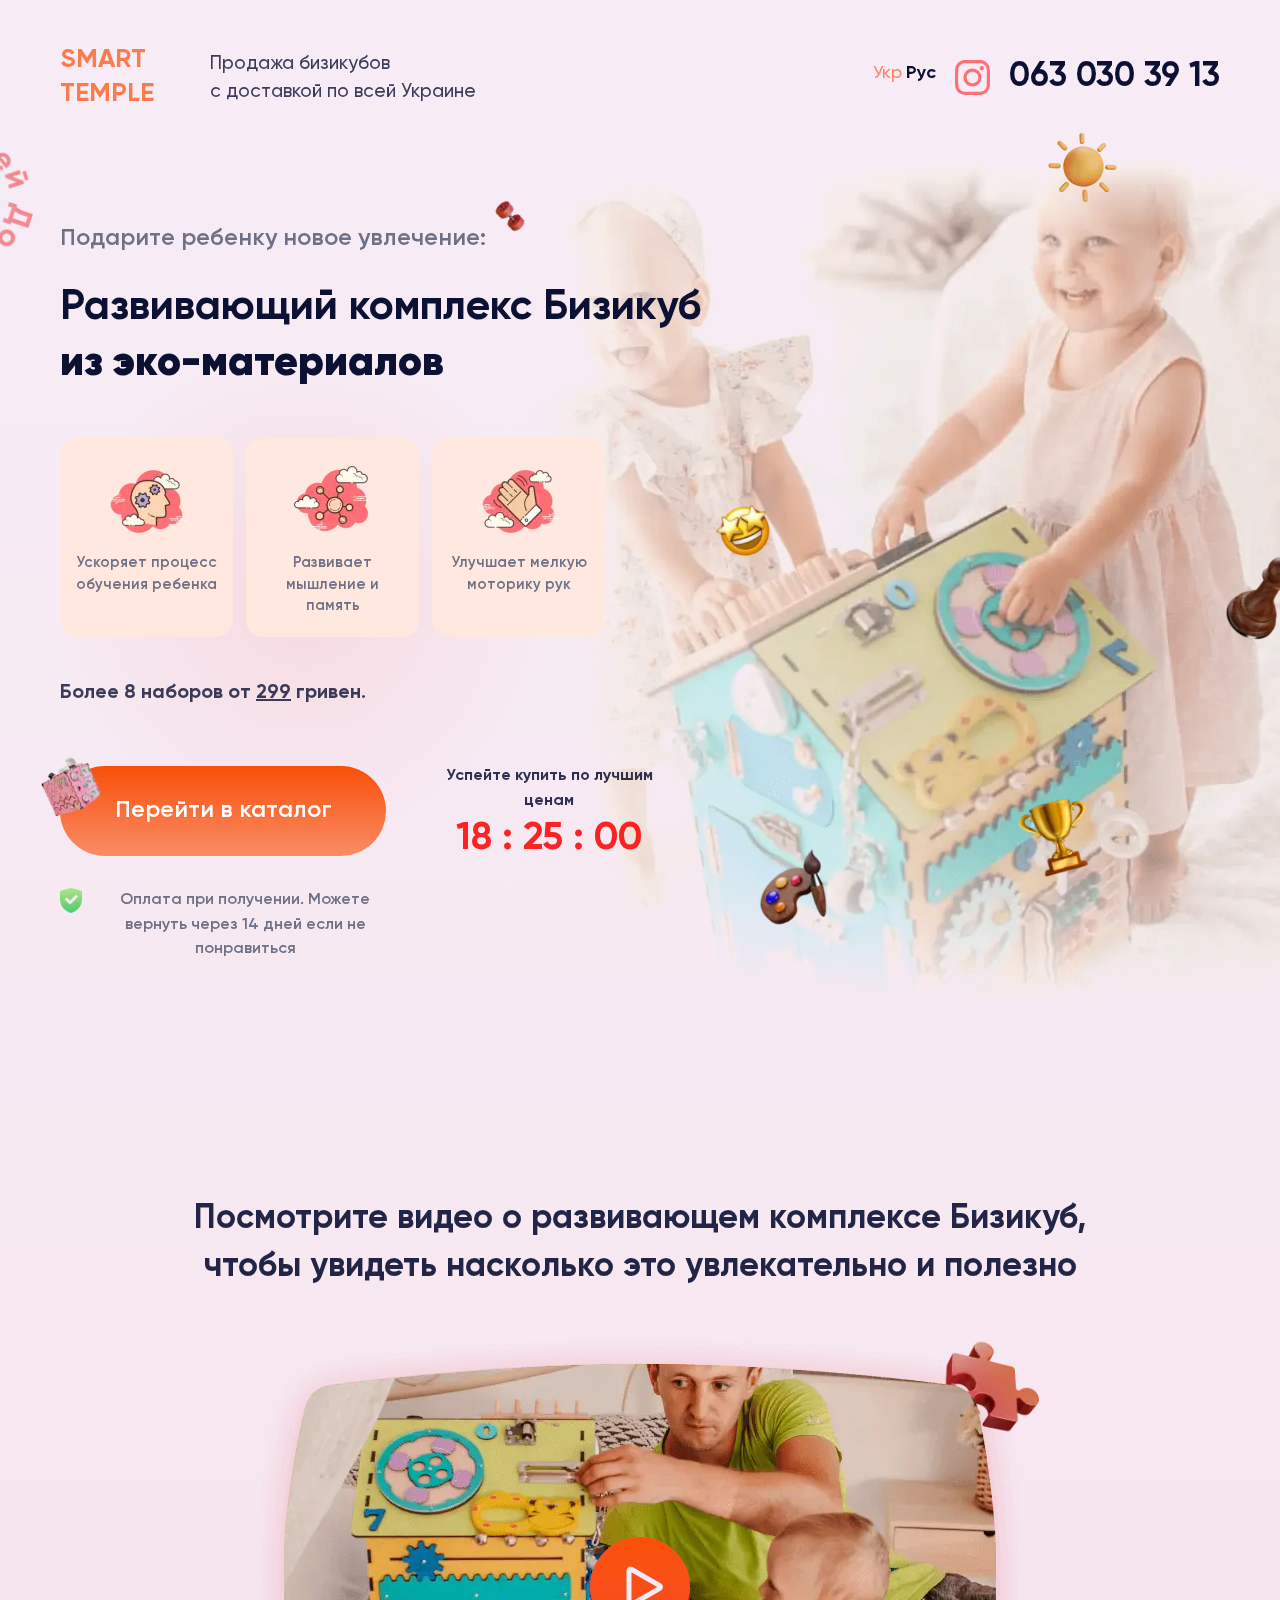
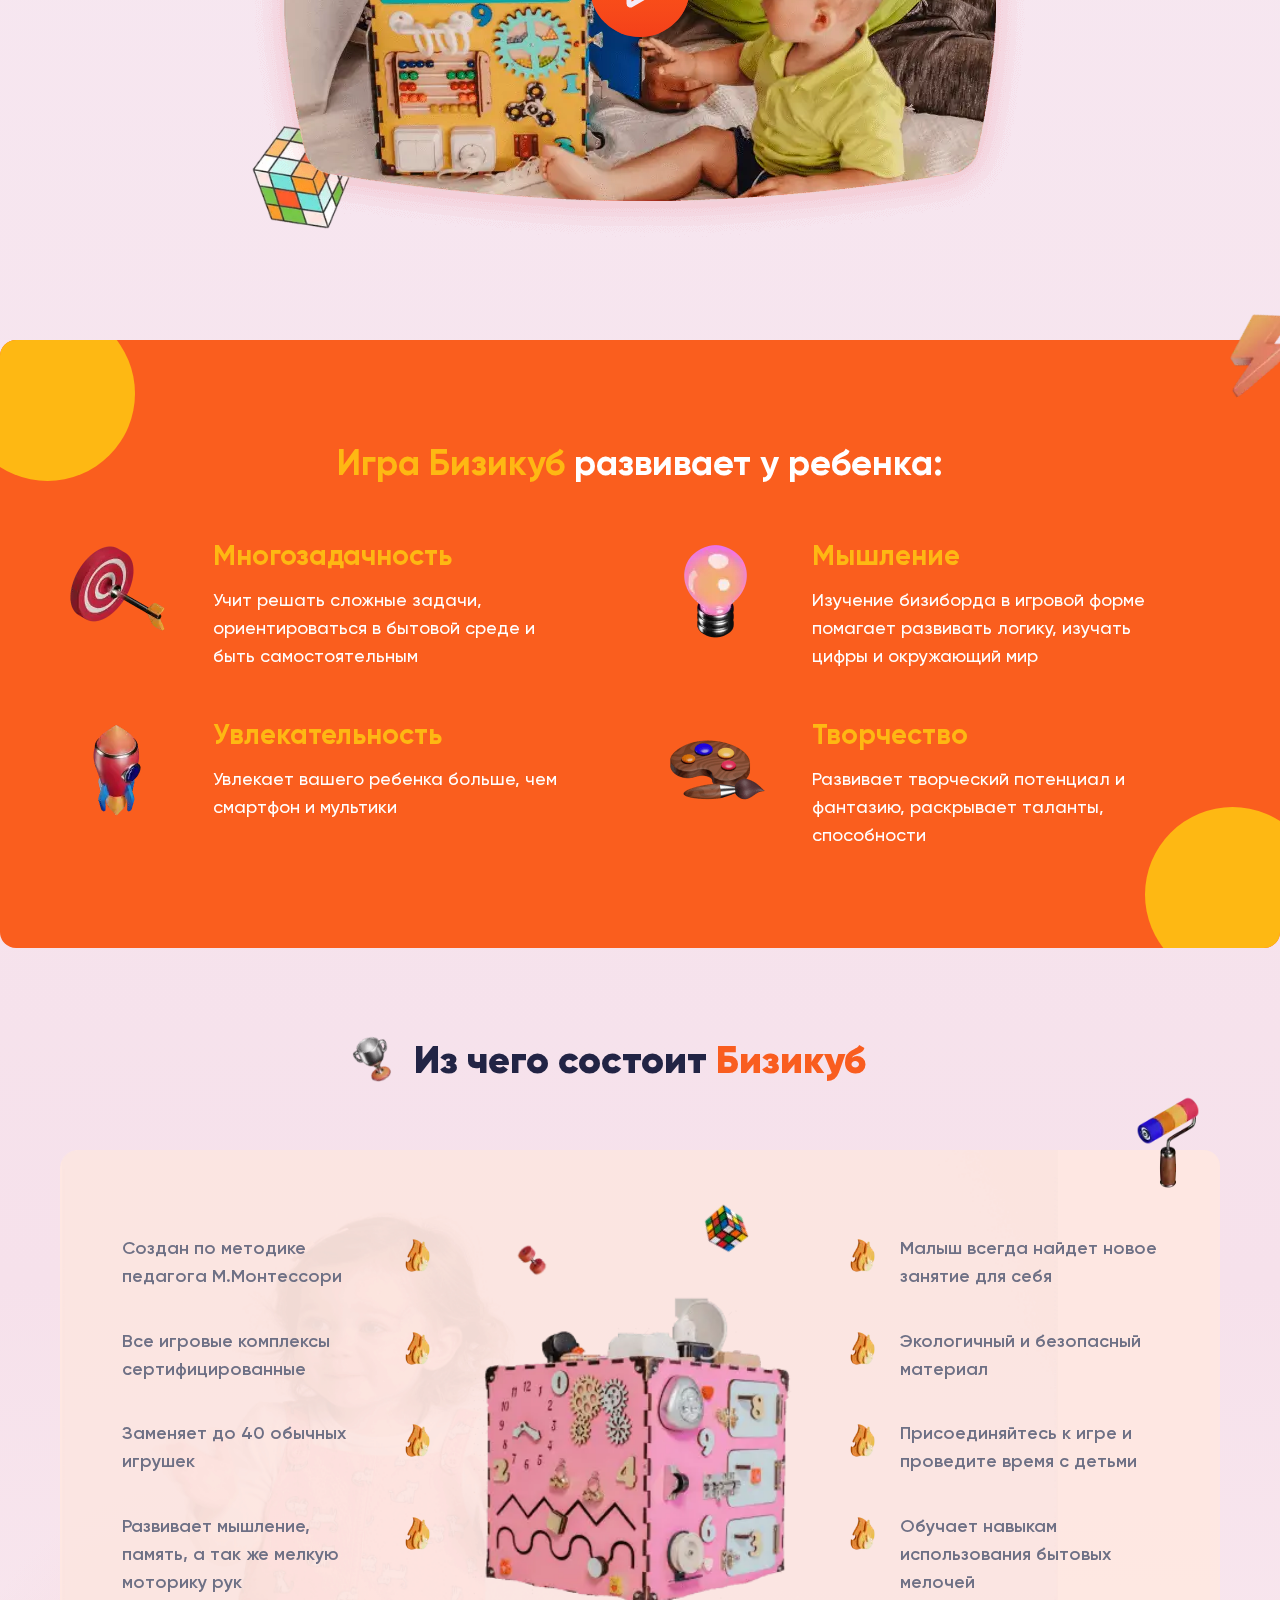
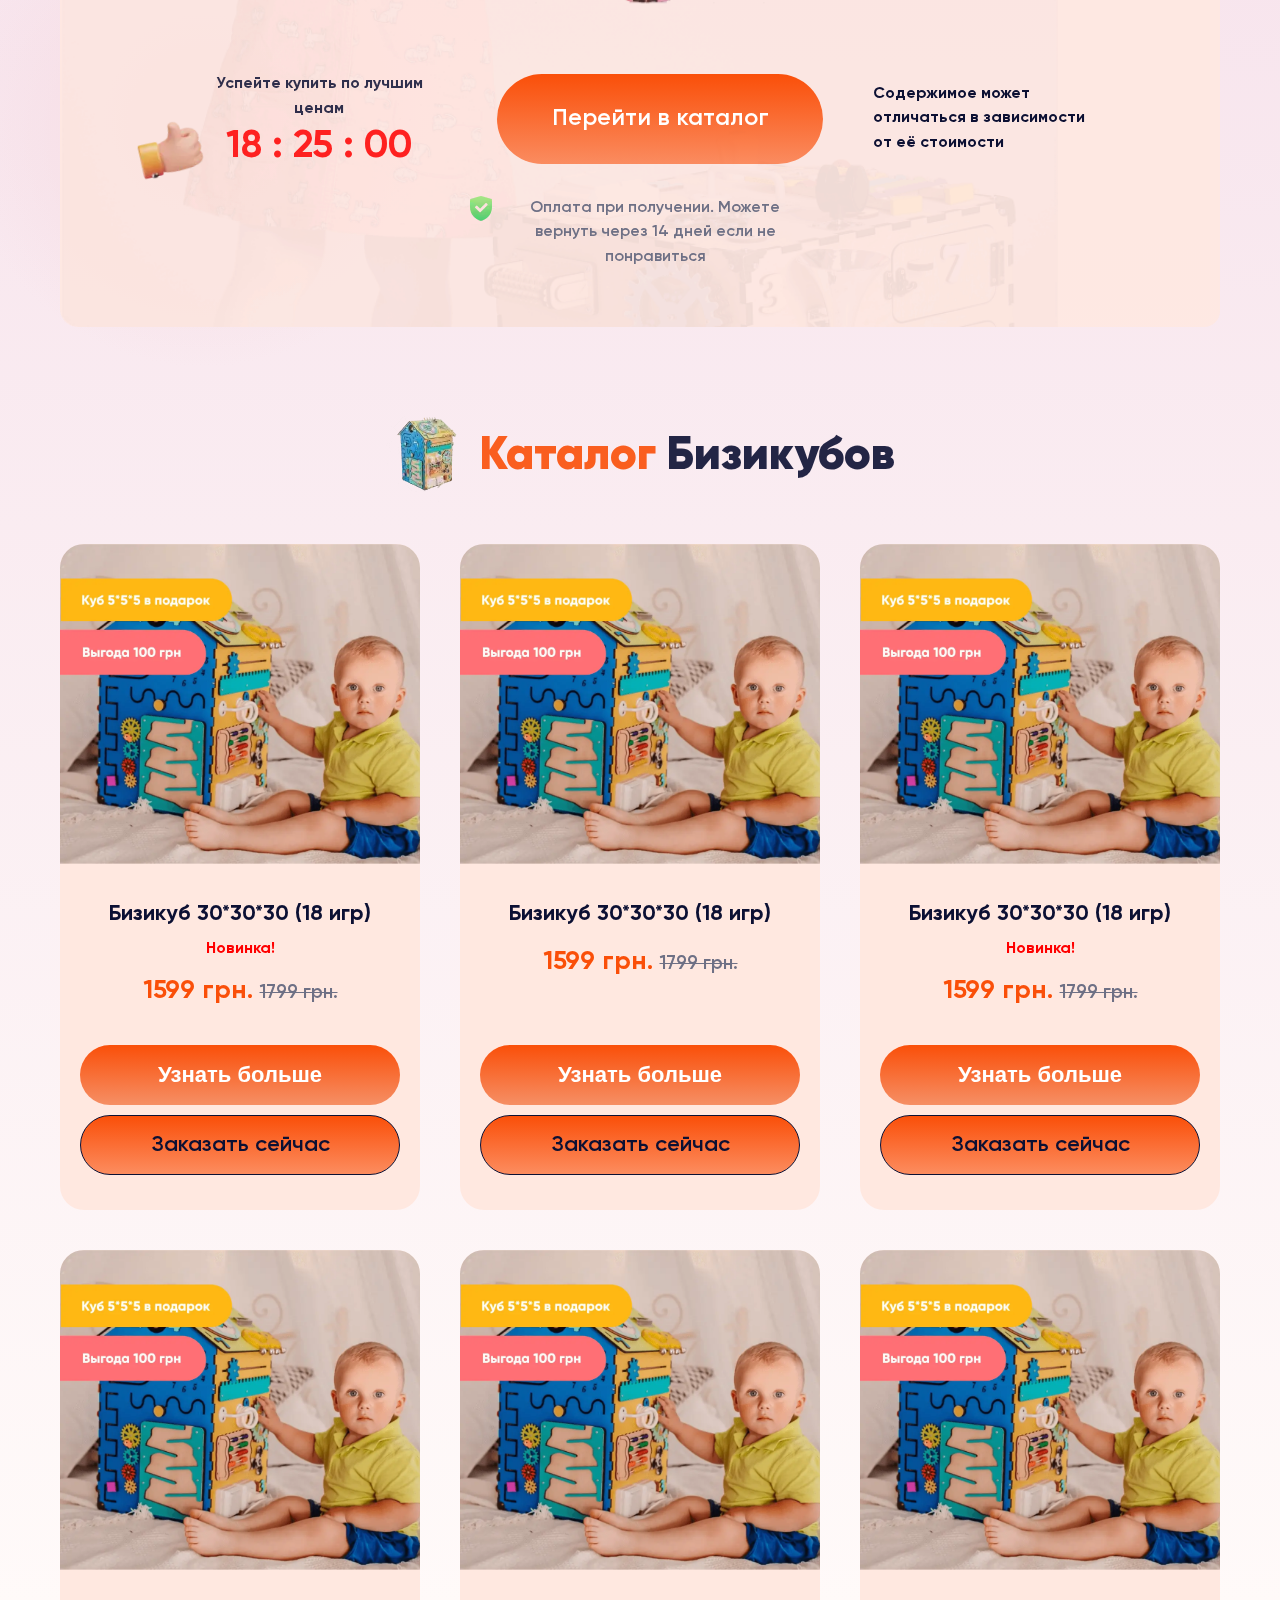
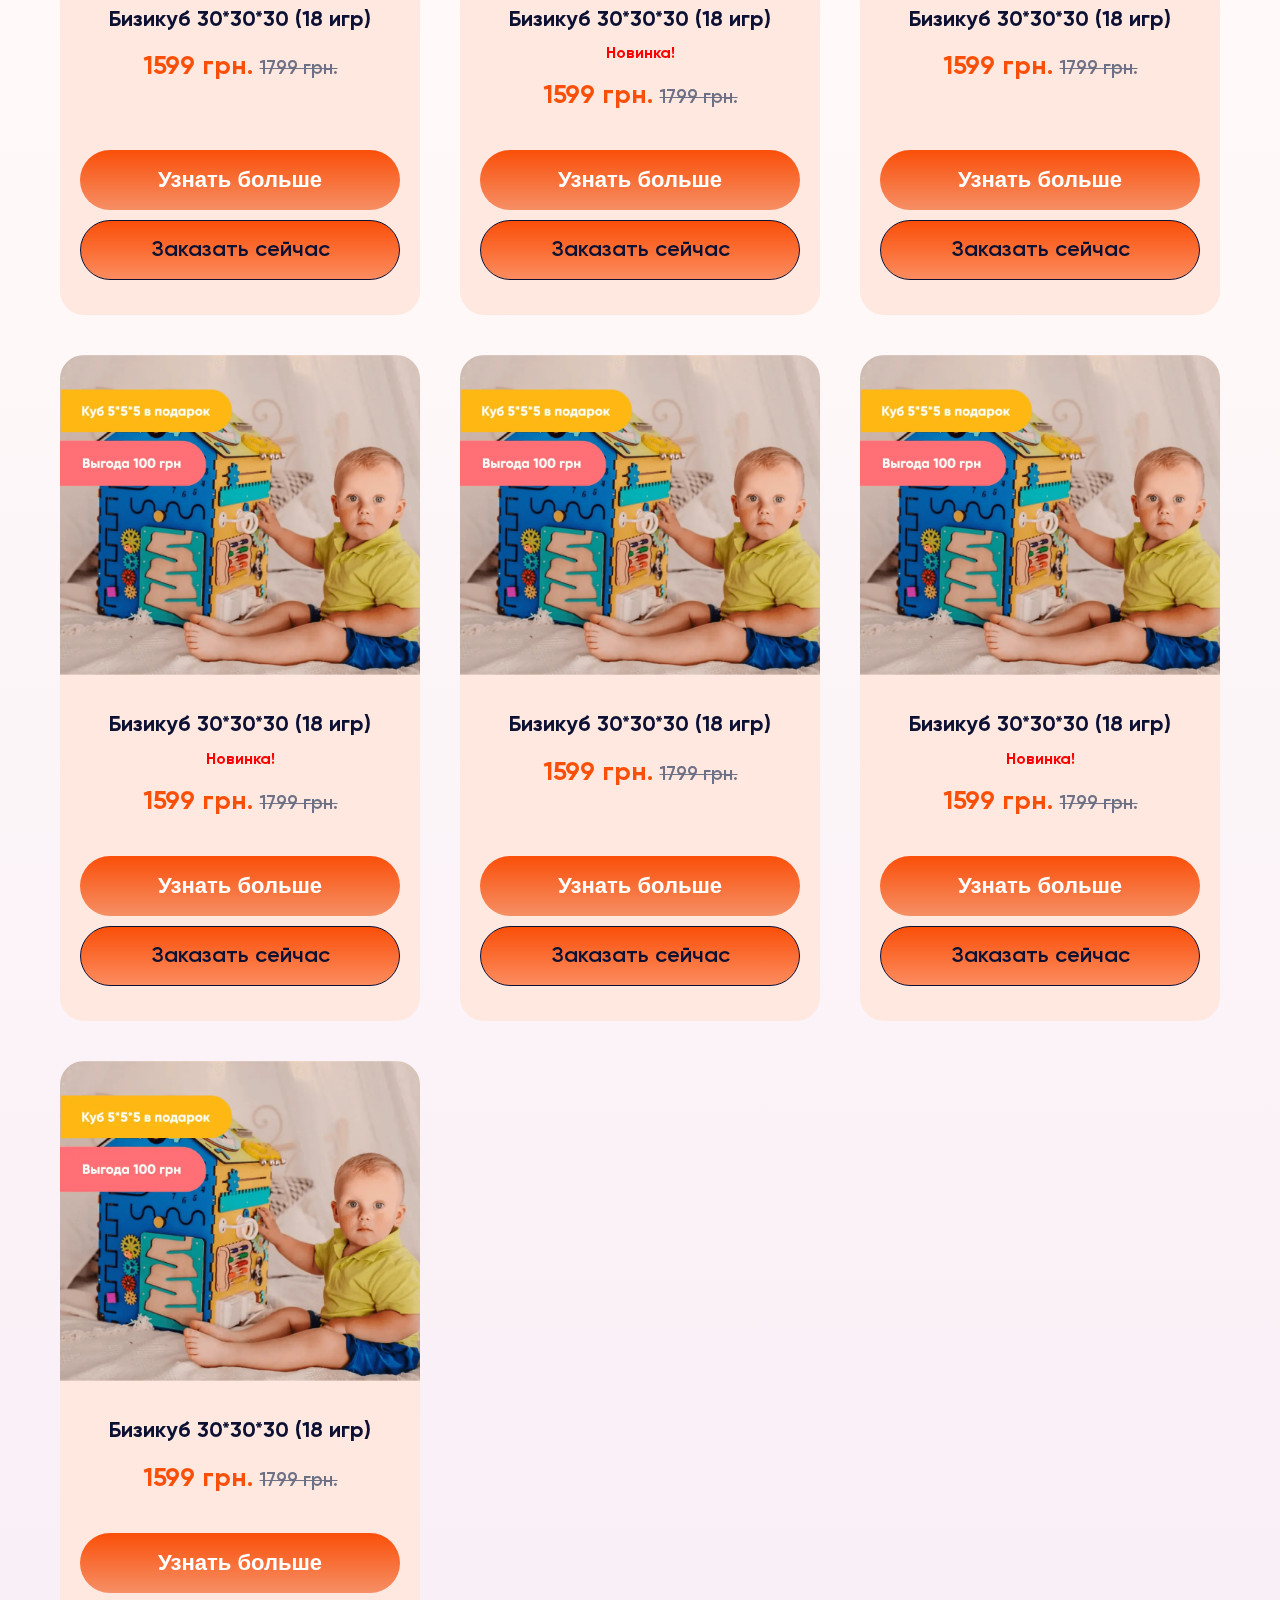
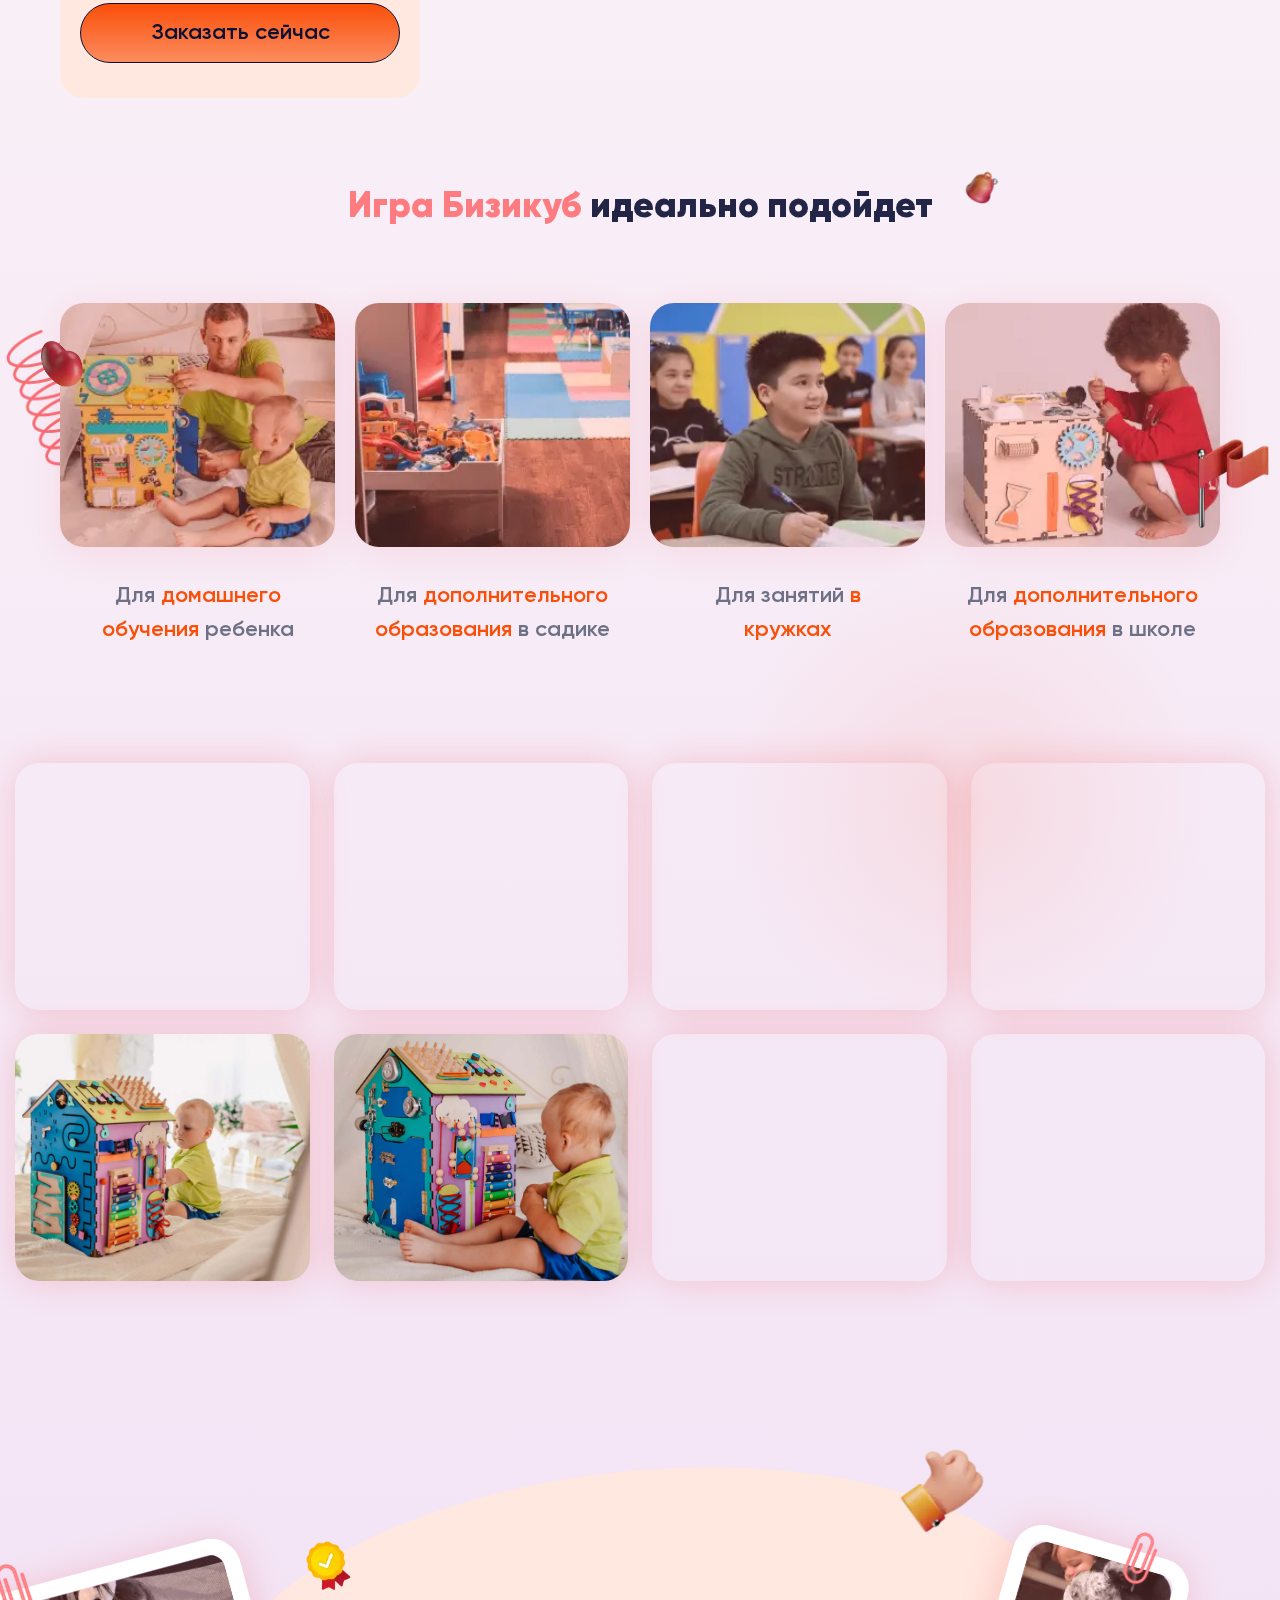
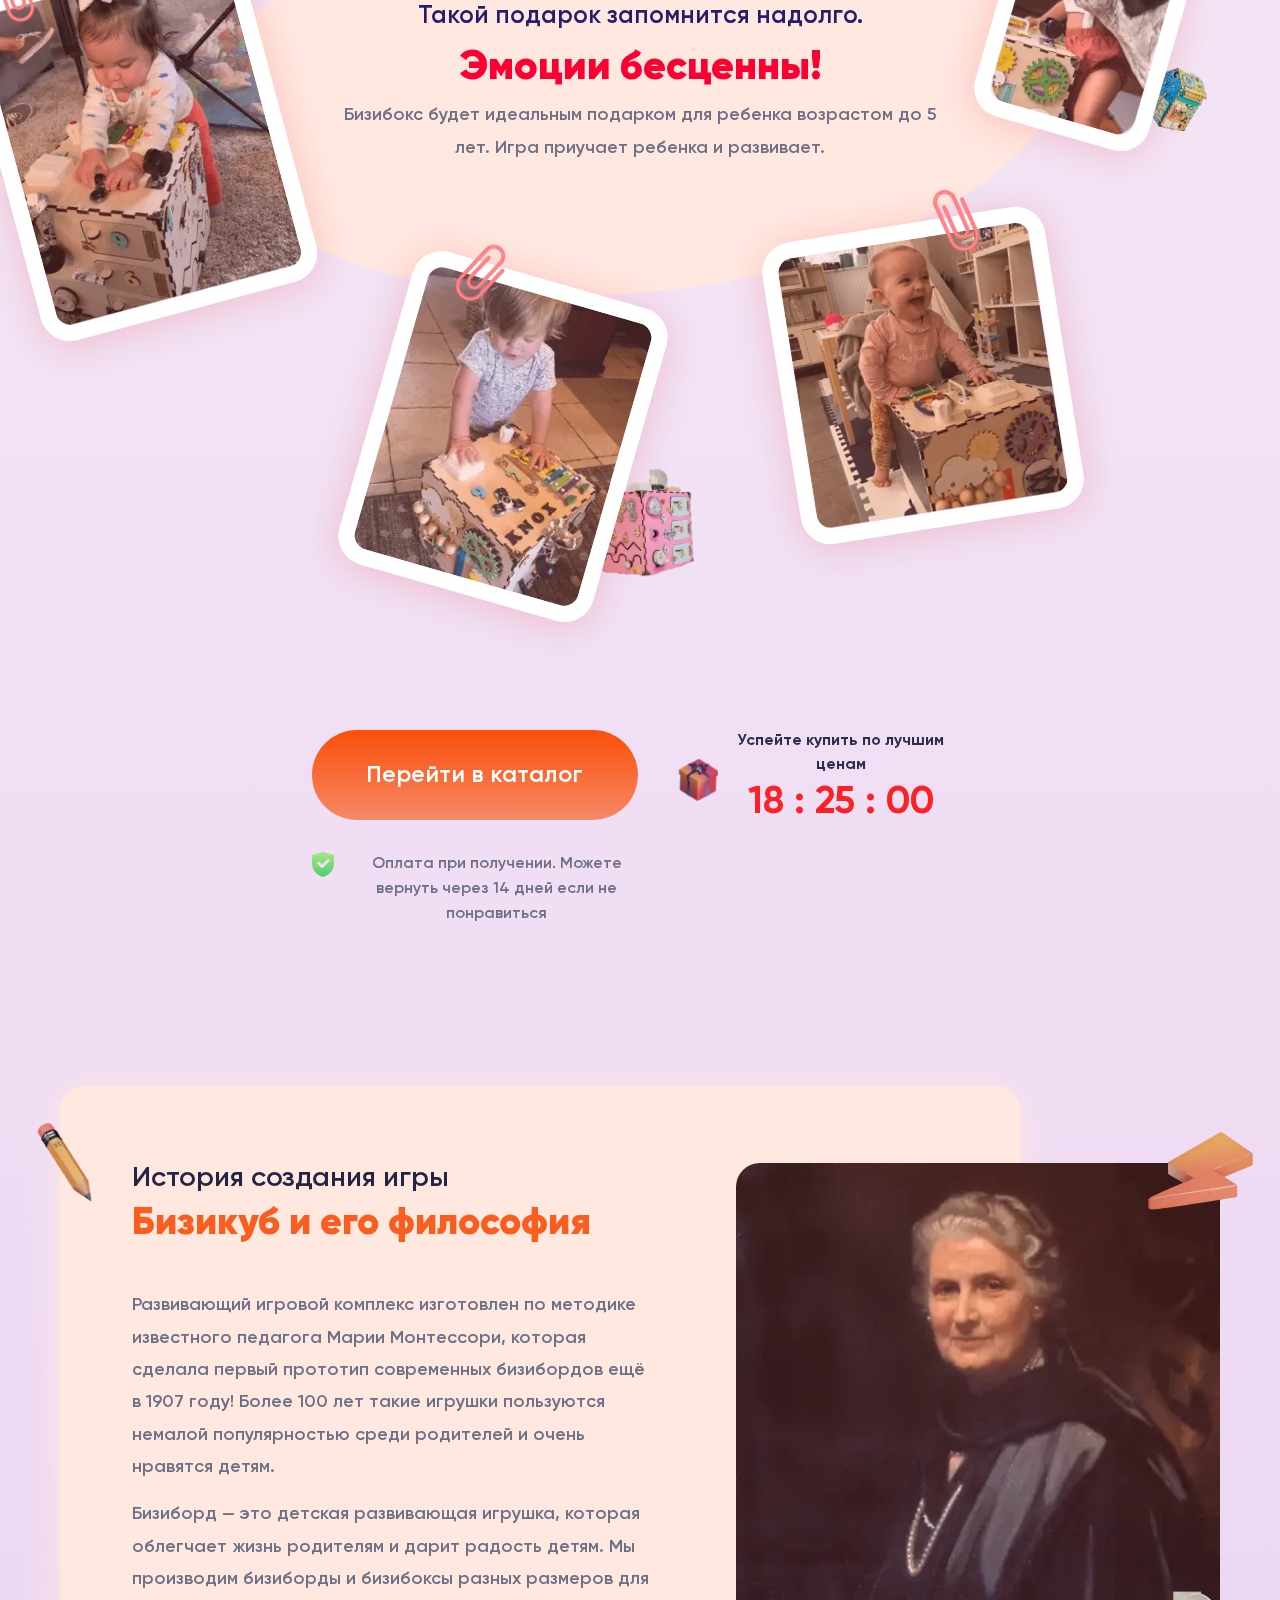
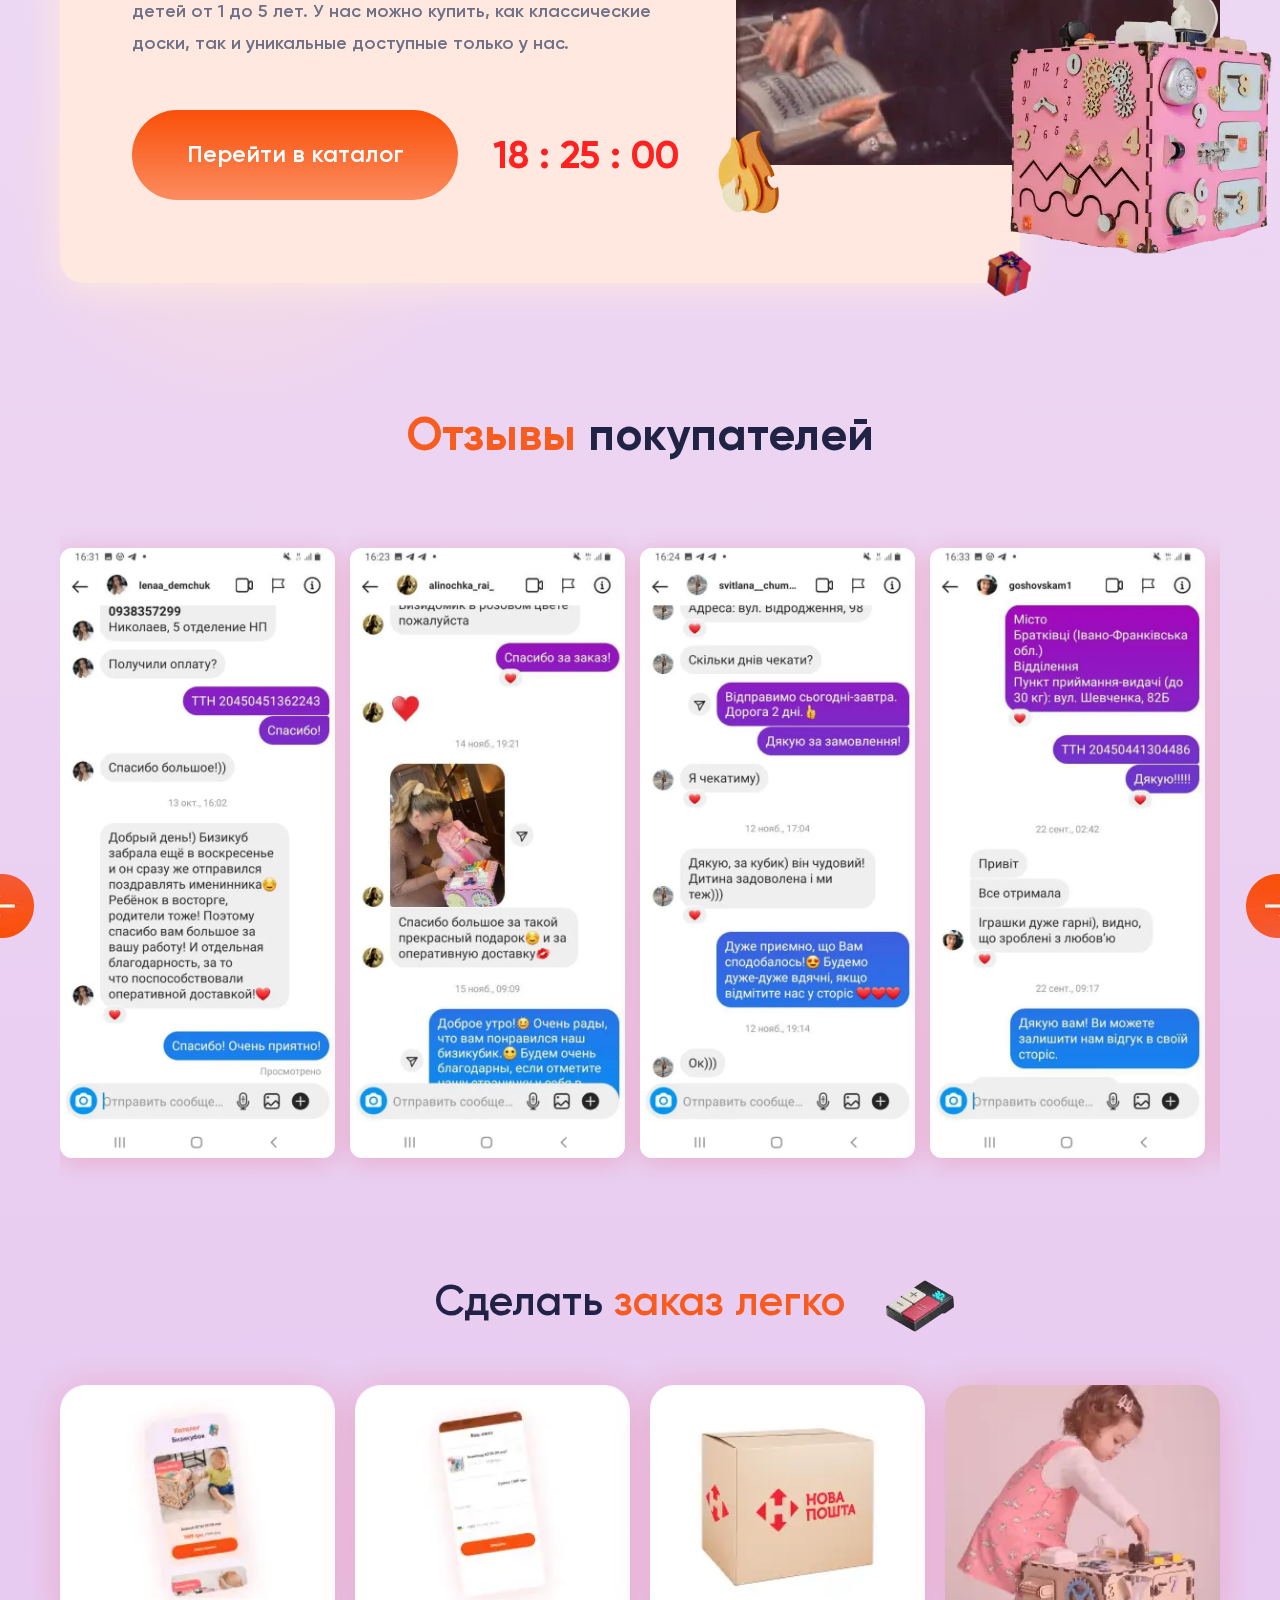
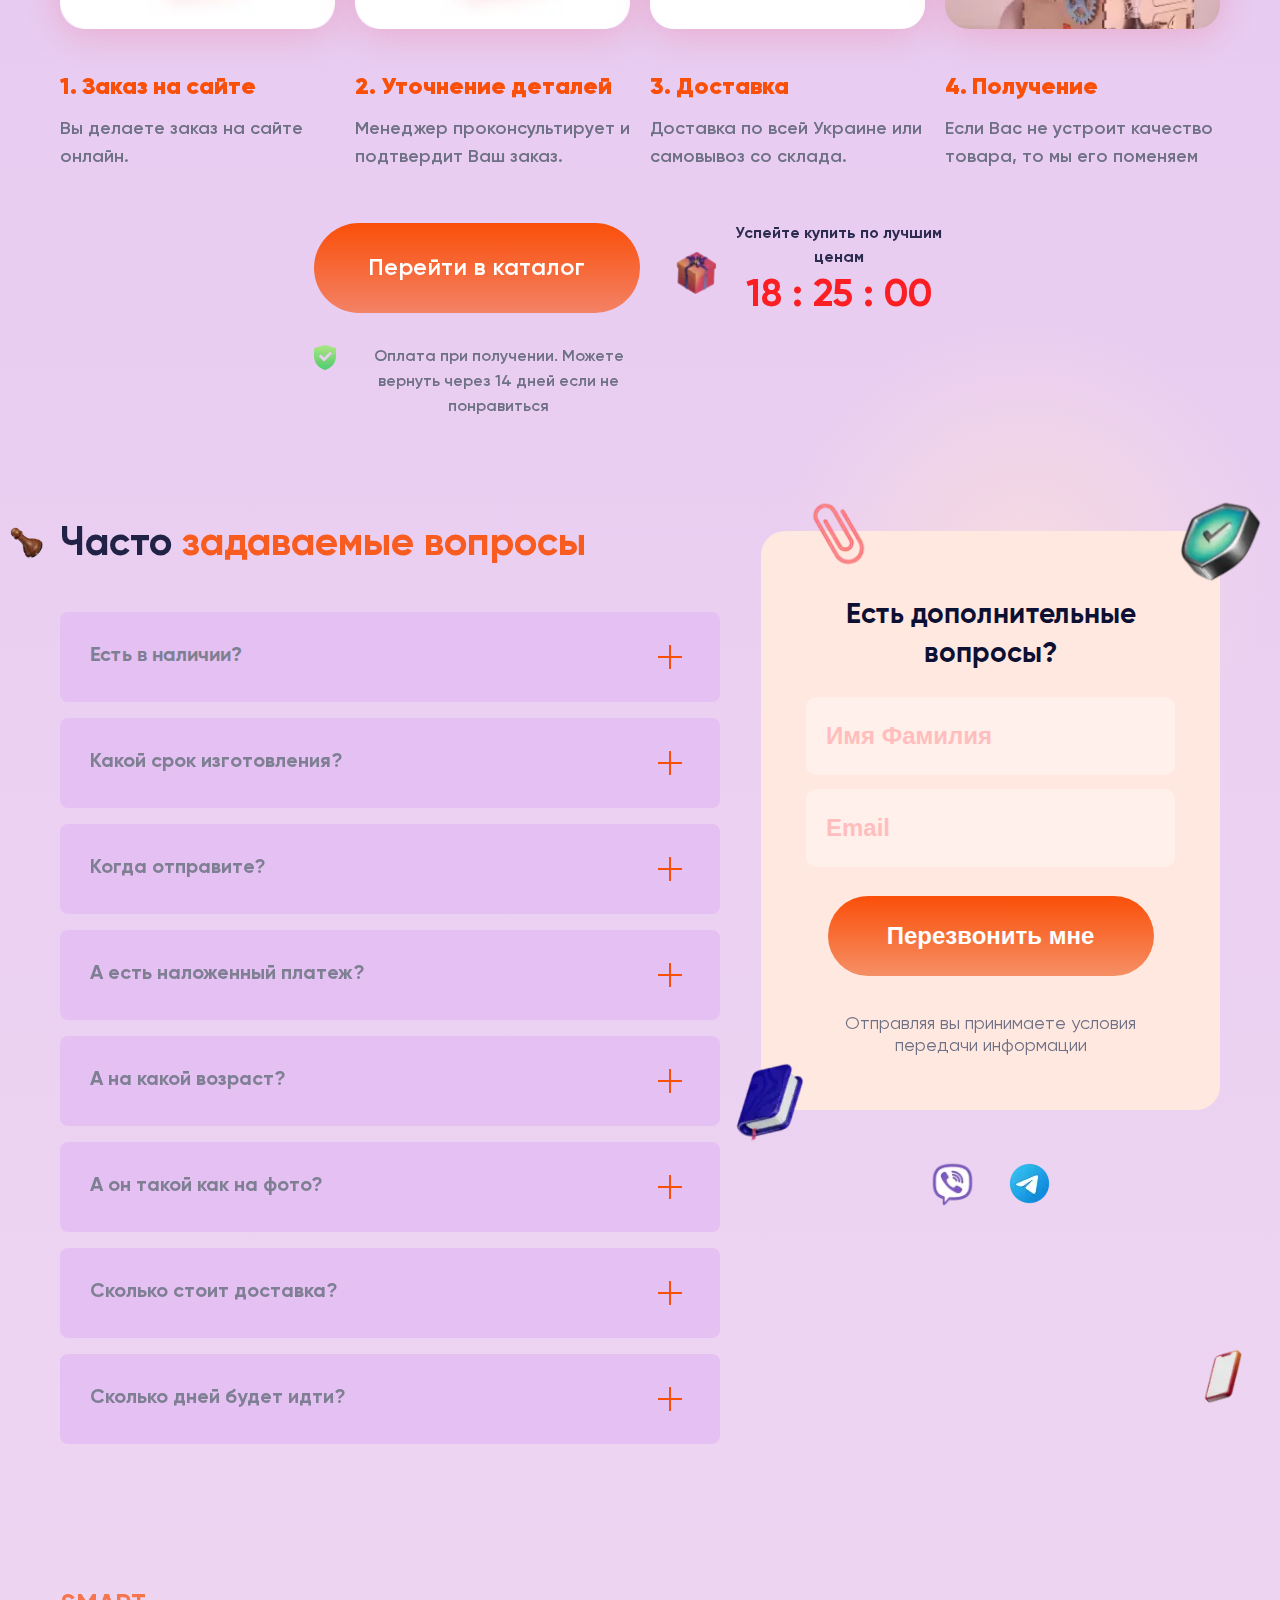
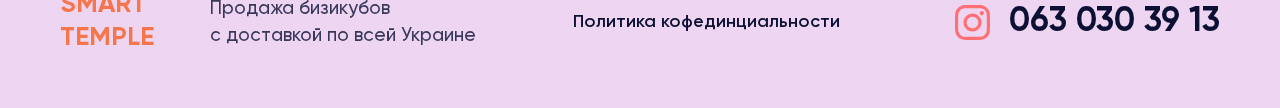
==== commit 3179da3d: "Complete all" ====
--- a/index.html
+++ b/index.html
@@ -33,7 +33,8 @@
 
             <a href="#" class="header__instagram">
                 <svg xmlns="http://www.w3.org/2000/svg" viewBox="0 0 2476 2476" width="2500" height="2500">
-                    <path fill="#ff6f74" d="M825.4 1238c0-227.9 184.7-412.7 412.6-412.7 227.9 0 412.7 184.8 412.7 412.7 0 227.9-184.8 412.7-412.7 412.7-227.9 0-412.6-184.8-412.6-412.7m-223.1 0c0 351.1 284.6 635.7 635.7 635.7s635.7-284.6 635.7-635.7-284.6-635.7-635.7-635.7S602.3 886.9 602.3 1238m1148-660.9c0 82 66.5 148.6 148.6 148.6 82 0 148.6-66.6 148.6-148.6s-66.5-148.5-148.6-148.5-148.6 66.5-148.6 148.5M737.8 2245.7c-120.7-5.5-186.3-25.6-229.9-42.6-57.8-22.5-99-49.3-142.4-92.6-43.3-43.3-70.2-84.5-92.6-142.3-17-43.6-37.1-109.2-42.6-229.9-6-130.5-7.2-169.7-7.2-500.3s1.3-369.7 7.2-500.3c5.5-120.7 25.7-186.2 42.6-229.9 22.5-57.8 49.3-99 92.6-142.4 43.3-43.3 84.5-70.2 142.4-92.6 43.6-17 109.2-37.1 229.9-42.6 130.5-6 169.7-7.2 500.2-7.2 330.6 0 369.7 1.3 500.3 7.2 120.7 5.5 186.2 25.7 229.9 42.6 57.8 22.4 99 49.3 142.4 92.6 43.3 43.3 70.1 84.6 92.6 142.4 17 43.6 37.1 109.2 42.6 229.9 6 130.6 7.2 169.7 7.2 500.3 0 330.5-1.2 369.7-7.2 500.3-5.5 120.7-25.7 186.3-42.6 229.9-22.5 57.8-49.3 99-92.6 142.3-43.3 43.3-84.6 70.1-142.4 92.6-43.6 17-109.2 37.1-229.9 42.6-130.5 6-169.7 7.2-500.3 7.2-330.5 0-369.7-1.2-500.2-7.2M727.6 7.5c-131.8 6-221.8 26.9-300.5 57.5-81.4 31.6-150.4 74-219.3 142.8C139 276.6 96.6 345.6 65 427.1 34.4 505.8 13.5 595.8 7.5 727.6 1.4 859.6 0 901.8 0 1238s1.4 378.4 7.5 510.4c6 131.8 26.9 221.8 57.5 300.5 31.6 81.4 73.9 150.5 142.8 219.3 68.8 68.8 137.8 111.1 219.3 142.8 78.8 30.6 168.7 51.5 300.5 57.5 132.1 6 174.2 7.5 510.4 7.5 336.3 0 378.4-1.4 510.4-7.5 131.8-6 221.8-26.9 300.5-57.5 81.4-31.7 150.4-74 219.3-142.8 68.8-68.8 111.1-137.9 142.8-219.3 30.6-78.7 51.6-168.7 57.5-300.5 6-132.1 7.4-174.2 7.4-510.4s-1.4-378.4-7.4-510.4c-6-131.8-26.9-221.8-57.5-300.5-31.7-81.4-74-150.4-142.8-219.3C2199.4 139 2130.3 96.6 2049 65c-78.8-30.6-168.8-51.6-300.5-57.5-132-6-174.2-7.5-510.4-7.5-336.3 0-378.4 1.4-510.5 7.5"/>
+                    <path fill="#ff6f74"
+                          d="M825.4 1238c0-227.9 184.7-412.7 412.6-412.7 227.9 0 412.7 184.8 412.7 412.7 0 227.9-184.8 412.7-412.7 412.7-227.9 0-412.6-184.8-412.6-412.7m-223.1 0c0 351.1 284.6 635.7 635.7 635.7s635.7-284.6 635.7-635.7-284.6-635.7-635.7-635.7S602.3 886.9 602.3 1238m1148-660.9c0 82 66.5 148.6 148.6 148.6 82 0 148.6-66.6 148.6-148.6s-66.5-148.5-148.6-148.5-148.6 66.5-148.6 148.5M737.8 2245.7c-120.7-5.5-186.3-25.6-229.9-42.6-57.8-22.5-99-49.3-142.4-92.6-43.3-43.3-70.2-84.5-92.6-142.3-17-43.6-37.1-109.2-42.6-229.9-6-130.5-7.2-169.7-7.2-500.3s1.3-369.7 7.2-500.3c5.5-120.7 25.7-186.2 42.6-229.9 22.5-57.8 49.3-99 92.6-142.4 43.3-43.3 84.5-70.2 142.4-92.6 43.6-17 109.2-37.1 229.9-42.6 130.5-6 169.7-7.2 500.2-7.2 330.6 0 369.7 1.3 500.3 7.2 120.7 5.5 186.2 25.7 229.9 42.6 57.8 22.4 99 49.3 142.4 92.6 43.3 43.3 70.1 84.6 92.6 142.4 17 43.6 37.1 109.2 42.6 229.9 6 130.6 7.2 169.7 7.2 500.3 0 330.5-1.2 369.7-7.2 500.3-5.5 120.7-25.7 186.3-42.6 229.9-22.5 57.8-49.3 99-92.6 142.3-43.3 43.3-84.6 70.1-142.4 92.6-43.6 17-109.2 37.1-229.9 42.6-130.5 6-169.7 7.2-500.3 7.2-330.5 0-369.7-1.2-500.2-7.2M727.6 7.5c-131.8 6-221.8 26.9-300.5 57.5-81.4 31.6-150.4 74-219.3 142.8C139 276.6 96.6 345.6 65 427.1 34.4 505.8 13.5 595.8 7.5 727.6 1.4 859.6 0 901.8 0 1238s1.4 378.4 7.5 510.4c6 131.8 26.9 221.8 57.5 300.5 31.6 81.4 73.9 150.5 142.8 219.3 68.8 68.8 137.8 111.1 219.3 142.8 78.8 30.6 168.7 51.5 300.5 57.5 132.1 6 174.2 7.5 510.4 7.5 336.3 0 378.4-1.4 510.4-7.5 131.8-6 221.8-26.9 300.5-57.5 81.4-31.7 150.4-74 219.3-142.8 68.8-68.8 111.1-137.9 142.8-219.3 30.6-78.7 51.6-168.7 57.5-300.5 6-132.1 7.4-174.2 7.4-510.4s-1.4-378.4-7.4-510.4c-6-131.8-26.9-221.8-57.5-300.5-31.7-81.4-74-150.4-142.8-219.3C2199.4 139 2130.3 96.6 2049 65c-78.8-30.6-168.8-51.6-300.5-57.5-132-6-174.2-7.5-510.4-7.5-336.3 0-378.4 1.4-510.5 7.5"/>
                 </svg>
             </a>
         </div>
@@ -46,37 +47,38 @@
         <div class="header-top__bg">
             <picture>
                 <source srcset="images/header-top-bg.webp" type="image/webp" class="header-bg__img">
-                <img src="images/header-top-bg.png" alt="" class="header-bg__img" />
+                <img src="images/header-top-bg.png" alt="" class="header-bg__img"/>
             </picture>
         </div>
         <div class="container">
             <div class="header-top__sub-title">
                 Подарите ребенку новое увлечение:
                 <picture>
-                    <source srcset="images/header-top-vector-8.webp" type="image/webp" class="header-vector-eight">
-                    <img src="images/header-top-vector-8.png" alt="" class="header-vector-eight" />
+                    <source srcset="images/header-top-vector-8.webp" type="image/webp" class="header-vector-eight "
+                            data-depth=0.5>
+                    <img src="images/header-top-vector-8.png" alt="" class="header-vector-eight"/>
                 </picture>
             </div>
             <h1 class="header-top__title">Развивающий комплекс Бизикуб <span>из эко-материалов</span></h1>
             <ul class="header-top__benefits">
-               <li class="header-top__benefits-item">
-                   <picture>
-                       <source srcset="images/header-benefits_1.webp" type="image/webp" class="header__benefits-img">
-                       <img src="images/header-benefits_1.png" alt="" class="header__benefits-img" />
-                   </picture>
-                   <p>Ускоряет процесс обучения ребенка</p>
-               </li>
                 <li class="header-top__benefits-item">
                     <picture>
+                        <source srcset="images/header-benefits_1.webp" type="image/webp" class="header__benefits-img">
+                        <img src="images/header-benefits_1.png" alt="" class="header__benefits-img"/>
+                    </picture>
+                    <p>Ускоряет процесс обучения ребенка</p>
+                </li>
+                <li class="header-top__benefits-item">
+                    <picture>
                         <source srcset="images/header-benefits_2.webp" type="image/webp" class="header__benefits-img">
-                        <img src="images/header-benefits_2.png" alt="" class="header__benefits-img" />
+                        <img src="images/header-benefits_2.png" alt="" class="header__benefits-img"/>
                     </picture>
                     <p>Развивает мышление и память</p>
                 </li>
                 <li class="header-top__benefits-item">
                     <picture>
                         <source srcset="images/header-benefits_3.webp" type="image/webp" class="header__benefits-img">
-                        <img src="images/header-benefits_3.png" alt="" class="header__benefits-img" />
+                        <img src="images/header-benefits_3.png" alt="" class="header__benefits-img"/>
                     </picture>
                     <p>Улучшает мелкую моторику рук</p>
                 </li>
@@ -87,20 +89,23 @@
             <div class="header-top__catalog">
                 <a href="#catalog" class="btn btn-catalog">
                     <picture>
-                        <source srcset="images/header-top-vector-6.webp" type="image/webp" class="header-vector-six">
-                        <img src="images/header-top-vector-6.png" alt="" class="header-vector-six" />
+                        <source srcset="images/header-top-vector-6.webp" type="image/webp" class="header-vector-six "
+                                data-depth=0.5>
+                        <img src="images/header-top-vector-6.png" alt="" class="header-vector-six"/>
                     </picture>
                     Перейти в каталог
                 </a>
                 <div class="timer">
                     Успейте купить по лучшим ценам
-                    <span>13 : 31 : 24</span>
+                    <span class="timer-content">
+                        <span class="hours">13</span> : <span class="minutes">31</span> : <span class="seconds">24</span>
+                    </span>
                 </div>
             </div>
             <div class="header-top-back">
                 <picture>
                     <source srcset="images/susc.webp" type="image/webp" class="header-top-back__img">
-                    <img src="images/susc.png" alt="" class="header-top-back__img" />
+                    <img src="images/susc.png" alt="" class="header-top-back__img"/>
                 </picture>
                 Оплата при получении. Можете вернуть через 14 дней если не понравиться
             </div>
@@ -109,32 +114,32 @@
                 <div class="vector-animate">
                     <picture>
                         <source srcset="images/header-top_vector-1.webp" type="image/webp" class="header-vector-one">
-                        <img src="images/header-top-vector_1.png" alt="" class="header-vector-one" />
+                        <img src="images/header-top-vector_1.png" alt="" class="header-vector-one"/>
                     </picture>
                     <picture>
                         <source srcset="images/header-top_vector-10.webp" type="image/webp" class="header-vector-ten">
-                        <img src="images/header-top-vector_10.png" alt="" class="header-vector-ten" />
-                    </picture>
-                </div>
-                <picture>
-                    <source srcset="images/header-top-vector-2.webp" type="image/webp" class="header-vector-two">
-                    <img src="images/header-top-vector-2.png" alt="" class="header-vector-two" />
-                </picture>
-                <picture>
-                    <source srcset="images/header-top-vector-3.webp" type="image/webp" class="header-vector-three">
-                    <img src="images/header-top-vector-3.png" alt="" class="header-vector-three" />
-                </picture>
-                <picture>
-                    <source srcset="images/header-top-vector-4.webp" type="image/webp" class="header-vector-four">
-                    <img src="images/header-top-vector-4.png" alt="" class="header-vector-four" />
-                </picture>
-                <picture>
-                    <source srcset="images/header-top-vector-5.webp" type="image/webp" class="header-vector-five">
-                    <img src="images/header-top-vector-5.png" alt="" class="header-vector-five" />
-                </picture>
-                <picture>
-                    <source srcset="images/header-top_vector-7.webp" type="image/webp" class="header-vector-seven">
-                    <img src="images/header-top_vector-7.png" alt="" class="header-vector-seven" />
+                        <img src="images/header-top-vector_10.png" alt="" class="header-vector-ten"/>
+                    </picture>
+                </div>
+                <picture>
+                    <source srcset="images/header-top-vector-2.webp" type="image/webp" class="header-vector-two parallax-effect" data-value="4">
+                    <img src="images/header-top-vector-2.png" alt="" class="header-vector-two parallax-effect" data-value="4"/>
+                </picture>
+                <picture>
+                    <source srcset="images/header-top-vector-3.webp" type="image/webp" class="header-vector-three parallax-effect" data-value="4">
+                    <img src="images/header-top-vector-3.png" alt="" class="header-vector-three parallax-effect" data-value="4"/>
+                </picture>
+                <picture>
+                    <source srcset="images/header-top-vector-4.webp" type="image/webp" class="header-vector-four parallax-effect" data-value="4">
+                    <img src="images/header-top-vector-4.png" alt="" class="header-vector-four parallax-effect" data-value="4"/>
+                </picture>
+                <picture>
+                    <source srcset="images/header-top-vector-5.webp" type="image/webp" class="header-vector-five parallax-effect" data-value="4">
+                    <img src="images/header-top-vector-5.png" alt="" class="header-vector-five parallax-effect" data-value="4"/>
+                </picture>
+                <picture>
+                    <source srcset="images/header-top_vector-7.webp" type="image/webp" class="header-vector-seven parallax-effect" data-value="4">
+                    <img src="images/header-top_vector-7.png" alt="" class="header-vector-seven parallax-effect" data-value="4"/>
                 </picture>
             </div>
         </div>
@@ -142,24 +147,30 @@
 
     <article class="section-video">
         <div class="container">
-            <h2>Посмотрите видео о развивающем комплексе Бизикуб, чтобы увидеть насколько это увлекательно и полезно</h2>
+            <h2>Посмотрите видео о развивающем комплексе Бизикуб, чтобы увидеть насколько это увлекательно и
+                полезно</h2>
             <div class="section-video__wrapper">
                 <a href="#" class="js-modal" data-modal="#modal-video">
                     <picture>
-                        <source srcset="images/video-img.webp" type="image/webp" class="section-video__img" loading="lazy">
+                        <source srcset="images/video-img.webp" type="image/webp" class="section-video__img"
+                                loading="lazy">
                         <img src="images/video-img.png" alt="" class="section-video__img" loading="lazy"/>
                     </picture>
                 </a>
-                <svg class="section-video__play js-modal" data-modal="#modal-video" xmlns="http://www.w3.org/2000/svg" width="100" height="100" viewBox="0 0 100 100" fill="none">
+                <svg class="section-video__play js-modal" data-modal="#modal-video" xmlns="http://www.w3.org/2000/svg"
+                     width="100" height="100" viewBox="0 0 100 100" fill="none">
                     <rect width="100" height="100" rx="50" fill="url(#paint0_linear_602_250)"></rect>
                     <rect width="100" height="100" rx="50" fill="url(#paint1_linear_602_250)"></rect>
-                    <path d="M69.75 48.701C70.75 49.2783 70.75 50.7217 69.75 51.299L41.25 67.7535C40.25 68.3309 39 67.6092 39 66.4545L39 33.5455C39 32.3908 40.25 31.6691 41.25 32.2465L69.75 48.701Z" stroke="#F4EBF8" stroke-width="5"></path>
+                    <path d="M69.75 48.701C70.75 49.2783 70.75 50.7217 69.75 51.299L41.25 67.7535C40.25 68.3309 39 67.6092 39 66.4545L39 33.5455C39 32.3908 40.25 31.6691 41.25 32.2465L69.75 48.701Z"
+                          stroke="#F4EBF8" stroke-width="5"></path>
                     <defs>
-                        <linearGradient id="paint0_linear_602_250" x1="50" y1="0" x2="50" y2="100" gradientUnits="userSpaceOnUse">
+                        <linearGradient id="paint0_linear_602_250" x1="50" y1="0" x2="50" y2="100"
+                                        gradientUnits="userSpaceOnUse">
                             <stop stop-color="#FF6F74"></stop>
                             <stop offset="1" stop-color="#EB2930"></stop>
                         </linearGradient>
-                        <linearGradient id="paint1_linear_602_250" x1="50" y1="0" x2="50" y2="100" gradientUnits="userSpaceOnUse">
+                        <linearGradient id="paint1_linear_602_250" x1="50" y1="0" x2="50" y2="100"
+                                        gradientUnits="userSpaceOnUse">
                             <stop stop-color="#FA4F09"></stop>
                             <stop offset="1" stop-color="#FA4F09" stop-opacity="0.6"></stop>
                         </linearGradient>
@@ -169,15 +180,15 @@
 
             <picture>
                 <source srcset="images/video-vector-1.webp" type="image/webp" class="video-vector-one">
-                <img src="images/video-vector-1.png" alt="" class="video-vector-one" />
+                <img src="images/video-vector-1.png" alt="" class="video-vector-one"/>
             </picture>
             <picture>
                 <source srcset="images/video-vector-2.webp" type="image/webp" class="video-vector-two">
-                <img src="images/video-vector-2.png" alt="" class="video-vector-two" />
+                <img src="images/video-vector-2.png" alt="" class="video-vector-two"/>
             </picture>
             <picture>
                 <source srcset="images/video-vector-3.webp" type="image/webp" class="video-vector-three">
-                <img src="images/video-vector-3.png" alt="" class="video-vector-three" />
+                <img src="images/video-vector-3.png" alt="" class="video-vector-three"/>
             </picture>
         </div>
     </article>
@@ -186,7 +197,7 @@
         <div class="container-fluid">
             <picture>
                 <source srcset="images/benefits-vector-1.webp" type="image/webp" class="benefits-vector-one">
-                <img src="images/benefits-vector-1.png" alt="" class="benefits-vector-one" />
+                <img src="images/benefits-vector-1.png" alt="" class="benefits-vector-one"/>
             </picture>
             <div class="benefits__wrapper">
                 <div class="benefits__title"><span>Игра Бизикуб</span> развивает у ребенка:</div>
@@ -194,7 +205,7 @@
                     <li class="benefits__item">
                         <picture>
                             <source srcset="images/benefits__1.webp" type="image/webp" class="benefits__img">
-                            <img src="images/benefits__1.png" alt="" class="benefits__img" />
+                            <img src="images/benefits__1.png" alt="" class="benefits__img"/>
                         </picture>
                         <div class="benefits__content">
                             <h3>Многозадачность</h3>
@@ -204,17 +215,18 @@
                     <li class="benefits__item">
                         <picture>
                             <source srcset="images/benefits__2.webp" type="image/webp" class="benefits__img">
-                            <img src="images/benefits__2.png" alt="" class="benefits__img" />
+                            <img src="images/benefits__2.png" alt="" class="benefits__img"/>
                         </picture>
                         <div class="benefits__content">
                             <h3>Мышление</h3>
-                            <p>Изучение бизиборда в игровой форме помагает развивать логику, изучать цифры и окружающий мир</p>
+                            <p>Изучение бизиборда в игровой форме помагает развивать логику, изучать цифры и окружающий
+                                мир</p>
                         </div>
                     </li>
                     <li class="benefits__item">
                         <picture>
                             <source srcset="images/benefits__3.webp" type="image/webp" class="benefits__img">
-                            <img src="images/benefits__3.png" alt="" class="benefits__img" />
+                            <img src="images/benefits__3.png" alt="" class="benefits__img"/>
                         </picture>
                         <div class="benefits__content">
                             <h3>Увлекательность</h3>
@@ -224,7 +236,7 @@
                     <li class="benefits__item">
                         <picture>
                             <source srcset="images/benefits__4.webp" type="image/webp" class="benefits__img">
-                            <img src="images/benefits__4.png" alt="" class="benefits__img" />
+                            <img src="images/benefits__4.png" alt="" class="benefits__img"/>
                         </picture>
                         <div class="benefits__content">
                             <h3>Творчество</h3>
@@ -242,14 +254,14 @@
             <h2>
                 <picture>
                     <source srcset="images/compound-vector-5.webp" type="image/webp" class="compound-vector-one">
-                    <img src="images/compound-vector-5.png" alt="" class="compound-vector-one" />
+                    <img src="images/compound-vector-5.png" alt="" class="compound-vector-one"/>
                 </picture>
                 Из чего состоит <span>Бизикуб</span>
             </h2>
 
             <picture>
-                <source srcset="images/compound-vector-1.webp" type="image/webp" class="compound-vector-two">
-                <img src="images/compound-vector-1.png" alt="" class="compound-vector-two" />
+                <source srcset="images/compound-vector-1.webp" type="image/webp" class="compound-vector-two parallax-effect" data-value="5">
+                <img src="images/compound-vector-1.png" alt="" class="compound-vector-two parallax-effect" data-value="5"/>
             </picture>
 
             <div class="compound__wrapper" style="background: url('images/compound-bg.png') no-repeat">
@@ -258,73 +270,83 @@
                         <li>
                             Создан по методике педагога М.Монтессори
                             <picture>
-                                <source srcset="images/compound-vector-3.webp" type="image/webp" class="compound-vector-three">
-                                <img src="images/compound-vector-3.png" alt="" class="compound-vector-three" />
+                                <source srcset="images/compound-vector-3.webp" type="image/webp"
+                                        class="compound-vector-three">
+                                <img src="images/compound-vector-3.png" alt="" class="compound-vector-three"/>
                             </picture>
                         </li>
                         <li>
                             Все игровые комплексы сертифицированные
                             <picture>
-                                <source srcset="images/compound-vector-3.webp" type="image/webp" class="compound-vector-three">
-                                <img src="images/compound-vector-3.png" alt="" class="compound-vector-three" />
+                                <source srcset="images/compound-vector-3.webp" type="image/webp"
+                                        class="compound-vector-three">
+                                <img src="images/compound-vector-3.png" alt="" class="compound-vector-three"/>
                             </picture>
                         </li>
                         <li>
                             Заменяет до 40 обычных игрушек
                             <picture>
-                                <source srcset="images/compound-vector-3.webp" type="image/webp" class="compound-vector-three">
-                                <img src="images/compound-vector-3.png" alt="" class="compound-vector-three" />
+                                <source srcset="images/compound-vector-3.webp" type="image/webp"
+                                        class="compound-vector-three">
+                                <img src="images/compound-vector-3.png" alt="" class="compound-vector-three"/>
                             </picture>
                         </li>
                         <li>
                             Развивает мышление, память, а так же мелкую моторику рук
                             <picture>
-                                <source srcset="images/compound-vector-3.webp" type="image/webp" class="compound-vector-three">
-                                <img src="images/compound-vector-3.png" alt="" class="compound-vector-three" />
+                                <source srcset="images/compound-vector-3.webp" type="image/webp"
+                                        class="compound-vector-three">
+                                <img src="images/compound-vector-3.png" alt="" class="compound-vector-three"/>
                             </picture>
                         </li>
                     </ul>
                     <div class="compound__center">
                         <picture>
-                            <source srcset="images/compound-vector-2.webp" type="image/webp" class="compound-vector-four">
-                            <img src="images/compound-vector-2.png" alt="" class="compound-vector-four" />
-                        </picture>
-                        <picture>
-                            <source srcset="images/header-top-vector-8.webp" type="image/webp" class="compound-vector-five">
-                            <img src="images/header-top-vector-8.png" alt="" class="compound-vector-five" />
-                        </picture>
-                        <picture>
-                            <source srcset="images/compound_img.webp" type="image/webp" class="compound__img">
-                            <img src="images/compound_img.png" alt="" class="compound__img" />
+                            <source srcset="images/compound-vector-2.webp" type="image/webp"
+                                    class="compound-vector-four parallax-effect" data-value="3">
+                            <img src="images/compound-vector-2.png" alt="" class="compound-vector-four parallax-effect" data-value="3"/>
+                        </picture>
+                        <picture>
+                            <source srcset="images/header-top-vector-8.webp" type="image/webp"
+                                    class="compound-vector-five parallax-effect" data-value="1">
+                            <img src="images/header-top-vector-8.png" alt="" class="compound-vector-five parallax-effect" data-value="1"/>
+                        </picture>
+                        <picture>
+                            <source srcset="images/compound_img.webp" type="image/webp" class="compound__img parallax-effect" data-value="2">
+                            <img src="images/compound_img.png" alt="" class="compound__img parallax-effect" data-value="2"/>
                         </picture>
                     </div>
                     <ul class="compound__list">
                         <li>
                             <picture>
-                                <source srcset="images/compound-vector-3.webp" type="image/webp" class="compound-vector-three">
-                                <img src="images/compound-vector-3.png" alt="" class="compound-vector-three" />
+                                <source srcset="images/compound-vector-3.webp" type="image/webp"
+                                        class="compound-vector-three">
+                                <img src="images/compound-vector-3.png" alt="" class="compound-vector-three"/>
                             </picture>
                             Малыш всегда найдет новое занятие для себя
                         </li>
                         <li>
                             <picture>
-                                <source srcset="images/compound-vector-3.webp" type="image/webp" class="compound-vector-three">
-                                <img src="images/compound-vector-3.png" alt="" class="compound-vector-three" />
+                                <source srcset="images/compound-vector-3.webp" type="image/webp"
+                                        class="compound-vector-three">
+                                <img src="images/compound-vector-3.png" alt="" class="compound-vector-three"/>
                             </picture>
                             Экологичный и
                             безопасный материал
                         </li>
                         <li>
                             <picture>
-                                <source srcset="images/compound-vector-3.webp" type="image/webp" class="compound-vector-three">
-                                <img src="images/compound-vector-3.png" alt="" class="compound-vector-three" />
+                                <source srcset="images/compound-vector-3.webp" type="image/webp"
+                                        class="compound-vector-three">
+                                <img src="images/compound-vector-3.png" alt="" class="compound-vector-three"/>
                             </picture>
                             Присоединяйтесь к игре и проведите время с детьми
                         </li>
                         <li>
                             <picture>
-                                <source srcset="images/compound-vector-3.webp" type="image/webp" class="compound-vector-three">
-                                <img src="images/compound-vector-3.png" alt="" class="compound-vector-three" />
+                                <source srcset="images/compound-vector-3.webp" type="image/webp"
+                                        class="compound-vector-three">
+                                <img src="images/compound-vector-3.png" alt="" class="compound-vector-three"/>
                             </picture>
                             Обучает навыкам использования бытовых мелочей
                         </li>
@@ -334,10 +356,13 @@
                 <div class="compound__bottom">
                     <div class="timer">
                         Успейте купить по лучшим ценам
-                        <span>13 : 31 : 24</span>
-                        <picture>
-                            <source srcset="images/compound-vector-4.webp" type="image/webp" class="compound-vector-six">
-                            <img src="images/compound-vector-4.png" alt="" class="compound-vector-six" />
+                        <span class="timer-content">
+                            <span class="hours">13</span> : <span class="minutes">31</span> : <span class="seconds">24</span>
+                        </span>
+                        <picture>
+                            <source srcset="images/compound-vector-4.webp" type="image/webp"
+                                    class="compound-vector-six parallax-effect" data-value="5">
+                            <img src="images/compound-vector-4.png" alt="" class="compound-vector-six parallax-effect" data-value="5"/>
                         </picture>
                     </div>
                     <a href="#catalog" class="btn btn-catalog">Перейти в каталог</a>
@@ -346,7 +371,7 @@
                 <div class="header-top-back compound__back">
                     <picture>
                         <source srcset="images/susc.webp" type="image/webp" class="header-top-back__img">
-                        <img src="images/susc.png" alt="" class="header-top-back__img" />
+                        <img src="images/susc.png" alt="" class="header-top-back__img"/>
                     </picture>
                     Оплата при получении. Можете вернуть через 14 дней если не понравиться
                 </div>
@@ -359,7 +384,7 @@
             <h2 class="catalog__title">
                 <picture>
                     <source srcset="images/catalog-title-img.webp" type="image/webp" class="catalog-title-img">
-                    <img src="images/catalog-title-img.png" alt="" class="catalog-title-img" />
+                    <img src="images/catalog-title-img.png" alt="" class="catalog-title-img"/>
                 </picture>
                 <span>Каталог</span> Бизикубов
             </h2>
@@ -369,15 +394,19 @@
                     <div class="catalog__img">
                         <picture>
                             <source srcset="images/catalog-item-1.webp" type="image/webp" class="catalog__img">
-                            <img src="images/catalog-item-1.png" alt="" class="catalog__img" />
+                            <img src="images/catalog-item-1.png" alt="" class="catalog__img"/>
                         </picture>
                     </div>
                     <div class="catalog__info">
-                        <p> Бизикуб 30*30*30 (18 игр)</p>
-                        <div class="catalog__info-new">Новинка!</div>
-                        <div class="catalog__info-price">1599 грн. <span>1799 грн.</span></div>
-                        <button class="btn btn-more">Узнать больше</button>
-                        <a href="#" class="btn btn-order js-modal" data-modal="#modal-callback">Заказать сейчас</a>
+                        <div>
+                            <p> Бизикуб 30*30*30 (18 игр)</p>
+                            <div class="catalog__info-new">Новинка!</div>
+                            <div class="catalog__info-price">1599 грн. <span>1799 грн.</span></div>
+                        </div>
+                        <div>
+                            <button class="btn btn-more">Узнать больше</button>
+                            <a href="#" class="btn btn-order js-modal" data-modal="#modal-callback">Заказать сейчас</a>
+                        </div>
                     </div>
 
                 </li>
@@ -385,14 +414,18 @@
                     <div class="catalog__img">
                         <picture>
                             <source srcset="images/catalog-item-1.webp" type="image/webp" class="catalog__img">
-                            <img src="images/catalog-item-1.png" alt="" class="catalog__img" />
+                            <img src="images/catalog-item-1.png" alt="" class="catalog__img"/>
                         </picture>
                     </div>
                     <div class="catalog__info">
-                        <p> Бизикуб 30*30*30 (18 игр)</p>
-                        <div class="catalog__info-price">1599 грн. <span>1799 грн.</span></div>
-                        <button class="btn btn-more">Узнать больше</button>
-                        <a href="#" class="btn btn-order js-modal" data-modal="#modal-callback">Заказать сейчас</a>
+                        <div>
+                            <p> Бизикуб 30*30*30 (18 игр)</p>
+                            <div class="catalog__info-price">1599 грн. <span>1799 грн.</span></div>
+                        </div>
+                        <div>
+                            <button class="btn btn-more">Узнать больше</button>
+                            <a href="#" class="btn btn-order js-modal" data-modal="#modal-callback">Заказать сейчас</a>
+                        </div>
                     </div>
 
                 </li>
@@ -400,15 +433,19 @@
                     <div class="catalog__img">
                         <picture>
                             <source srcset="images/catalog-item-1.webp" type="image/webp" class="catalog__img">
-                            <img src="images/catalog-item-1.png" alt="" class="catalog__img" />
+                            <img src="images/catalog-item-1.png" alt="" class="catalog__img"/>
                         </picture>
                     </div>
                     <div class="catalog__info">
-                        <p> Бизикуб 30*30*30 (18 игр)</p>
-                        <div class="catalog__info-new">Новинка!</div>
-                        <div class="catalog__info-price">1599 грн. <span>1799 грн.</span></div>
-                        <button class="btn btn-more">Узнать больше</button>
-                        <a href="#" class="btn btn-order js-modal" data-modal="#modal-callback">Заказать сейчас</a>
+                        <div>
+                            <p> Бизикуб 30*30*30 (18 игр)</p>
+                            <div class="catalog__info-new">Новинка!</div>
+                            <div class="catalog__info-price">1599 грн. <span>1799 грн.</span></div>
+                        </div>
+                        <div>
+                            <button class="btn btn-more">Узнать больше</button>
+                            <a href="#" class="btn btn-order js-modal" data-modal="#modal-callback">Заказать сейчас</a>
+                        </div>
                     </div>
 
                 </li>
@@ -416,14 +453,18 @@
                     <div class="catalog__img">
                         <picture>
                             <source srcset="images/catalog-item-1.webp" type="image/webp" class="catalog__img">
-                            <img src="images/catalog-item-1.png" alt="" class="catalog__img" />
+                            <img src="images/catalog-item-1.png" alt="" class="catalog__img"/>
                         </picture>
                     </div>
                     <div class="catalog__info">
-                        <p> Бизикуб 30*30*30 (18 игр)</p>
-                        <div class="catalog__info-price">1599 грн. <span>1799 грн.</span></div>
-                        <button class="btn btn-more">Узнать больше</button>
-                        <a href="#" class="btn btn-order js-modal" data-modal="#modal-callback">Заказать сейчас</a>
+                        <div>
+                            <p> Бизикуб 30*30*30 (18 игр)</p>
+                            <div class="catalog__info-price">1599 грн. <span>1799 грн.</span></div>
+                        </div>
+                        <div>
+                            <button class="btn btn-more">Узнать больше</button>
+                            <a href="#" class="btn btn-order js-modal" data-modal="#modal-callback">Заказать сейчас</a>
+                        </div>
                     </div>
 
                 </li>
@@ -431,15 +472,19 @@
                     <div class="catalog__img">
                         <picture>
                             <source srcset="images/catalog-item-1.webp" type="image/webp" class="catalog__img">
-                            <img src="images/catalog-item-1.png" alt="" class="catalog__img" />
+                            <img src="images/catalog-item-1.png" alt="" class="catalog__img"/>
                         </picture>
                     </div>
                     <div class="catalog__info">
-                        <p> Бизикуб 30*30*30 (18 игр)</p>
-                        <div class="catalog__info-new">Новинка!</div>
-                        <div class="catalog__info-price">1599 грн. <span>1799 грн.</span></div>
-                        <button class="btn btn-more">Узнать больше</button>
-                        <a href="#" class="btn btn-order js-modal" data-modal="#modal-callback">Заказать сейчас</a>
+                        <div>
+                            <p> Бизикуб 30*30*30 (18 игр)</p>
+                            <div class="catalog__info-new">Новинка!</div>
+                            <div class="catalog__info-price">1599 грн. <span>1799 грн.</span></div>
+                        </div>
+                        <div>
+                            <button class="btn btn-more">Узнать больше</button>
+                            <a href="#" class="btn btn-order js-modal" data-modal="#modal-callback">Заказать сейчас</a>
+                        </div>
                     </div>
 
                 </li>
@@ -447,14 +492,18 @@
                     <div class="catalog__img">
                         <picture>
                             <source srcset="images/catalog-item-1.webp" type="image/webp" class="catalog__img">
-                            <img src="images/catalog-item-1.png" alt="" class="catalog__img" />
+                            <img src="images/catalog-item-1.png" alt="" class="catalog__img"/>
                         </picture>
                     </div>
                     <div class="catalog__info">
-                        <p> Бизикуб 30*30*30 (18 игр)</p>
-                        <div class="catalog__info-price">1599 грн. <span>1799 грн.</span></div>
-                        <button class="btn btn-more">Узнать больше</button>
-                        <a href="#" class="btn btn-order js-modal" data-modal="#modal-callback">Заказать сейчас</a>
+                        <div>
+                            <p> Бизикуб 30*30*30 (18 игр)</p>
+                            <div class="catalog__info-price">1599 грн. <span>1799 грн.</span></div>
+                        </div>
+                        <div>
+                            <button class="btn btn-more">Узнать больше</button>
+                            <a href="#" class="btn btn-order js-modal" data-modal="#modal-callback">Заказать сейчас</a>
+                        </div>
                     </div>
 
                 </li>
@@ -462,15 +511,19 @@
                     <div class="catalog__img">
                         <picture>
                             <source srcset="images/catalog-item-1.webp" type="image/webp" class="catalog__img">
-                            <img src="images/catalog-item-1.png" alt="" class="catalog__img" />
+                            <img src="images/catalog-item-1.png" alt="" class="catalog__img"/>
                         </picture>
                     </div>
                     <div class="catalog__info">
-                        <p> Бизикуб 30*30*30 (18 игр)</p>
-                        <div class="catalog__info-new">Новинка!</div>
-                        <div class="catalog__info-price">1599 грн. <span>1799 грн.</span></div>
-                        <button class="btn btn-more">Узнать больше</button>
-                        <a href="#" class="btn btn-order js-modal" data-modal="#modal-callback">Заказать сейчас</a>
+                        <div>
+                            <p> Бизикуб 30*30*30 (18 игр)</p>
+                            <div class="catalog__info-new">Новинка!</div>
+                            <div class="catalog__info-price">1599 грн. <span>1799 грн.</span></div>
+                        </div>
+                        <div>
+                            <button class="btn btn-more">Узнать больше</button>
+                            <a href="#" class="btn btn-order js-modal" data-modal="#modal-callback">Заказать сейчас</a>
+                        </div>
                     </div>
 
                 </li>
@@ -478,14 +531,18 @@
                     <div class="catalog__img">
                         <picture>
                             <source srcset="images/catalog-item-1.webp" type="image/webp" class="catalog__img">
-                            <img src="images/catalog-item-1.png" alt="" class="catalog__img" />
+                            <img src="images/catalog-item-1.png" alt="" class="catalog__img"/>
                         </picture>
                     </div>
                     <div class="catalog__info">
-                        <p> Бизикуб 30*30*30 (18 игр)</p>
-                        <div class="catalog__info-price">1599 грн. <span>1799 грн.</span></div>
-                        <button class="btn btn-more">Узнать больше</button>
-                        <a href="#" class="btn btn-order js-modal" data-modal="#modal-callback">Заказать сейчас</a>
+                        <div>
+                            <p> Бизикуб 30*30*30 (18 игр)</p>
+                            <div class="catalog__info-price">1599 грн. <span>1799 грн.</span></div>
+                        </div>
+                        <div>
+                            <button class="btn btn-more">Узнать больше</button>
+                            <a href="#" class="btn btn-order js-modal" data-modal="#modal-callback">Заказать сейчас</a>
+                        </div>
                     </div>
 
                 </li>
@@ -493,15 +550,19 @@
                     <div class="catalog__img">
                         <picture>
                             <source srcset="images/catalog-item-1.webp" type="image/webp" class="catalog__img">
-                            <img src="images/catalog-item-1.png" alt="" class="catalog__img" />
+                            <img src="images/catalog-item-1.png" alt="" class="catalog__img"/>
                         </picture>
                     </div>
                     <div class="catalog__info">
-                        <p> Бизикуб 30*30*30 (18 игр)</p>
-                        <div class="catalog__info-new">Новинка!</div>
-                        <div class="catalog__info-price">1599 грн. <span>1799 грн.</span></div>
-                        <button class="btn btn-more">Узнать больше</button>
-                        <a href="#" class="btn btn-order js-modal" data-modal="#modal-callback">Заказать сейчас</a>
+                        <div>
+                            <p> Бизикуб 30*30*30 (18 игр)</p>
+                            <div class="catalog__info-new">Новинка!</div>
+                            <div class="catalog__info-price">1599 грн. <span>1799 грн.</span></div>
+                        </div>
+                        <div>
+                            <button class="btn btn-more">Узнать больше</button>
+                            <a href="#" class="btn btn-order js-modal" data-modal="#modal-callback">Заказать сейчас</a>
+                        </div>
                     </div>
 
                 </li>
@@ -509,14 +570,18 @@
                     <div class="catalog__img">
                         <picture>
                             <source srcset="images/catalog-item-1.webp" type="image/webp" class="catalog__img">
-                            <img src="images/catalog-item-1.png" alt="" class="catalog__img" />
+                            <img src="images/catalog-item-1.png" alt="" class="catalog__img"/>
                         </picture>
                     </div>
                     <div class="catalog__info">
-                        <p> Бизикуб 30*30*30 (18 игр)</p>
-                        <div class="catalog__info-price">1599 грн. <span>1799 грн.</span></div>
-                        <button class="btn btn-more">Узнать больше</button>
-                        <a href="#" class="btn btn-order js-modal" data-modal="#modal-callback">Заказать сейчас</a>
+                        <div>
+                            <p> Бизикуб 30*30*30 (18 игр)</p>
+                            <div class="catalog__info-price">1599 грн. <span>1799 грн.</span></div>
+                        </div>
+                        <div>
+                            <button class="btn btn-more">Узнать больше</button>
+                            <a href="#" class="btn btn-order js-modal" data-modal="#modal-callback">Заказать сейчас</a>
+                        </div>
                     </div>
 
                 </li>
@@ -528,7 +593,7 @@
         <div class="container">
             <picture>
                 <source srcset="images/perfect-fit-vector-1.webp" type="image/webp" class="perfect-fit-vector-one">
-                <img src="images/perfect-fit-vector-1.png" alt="" class="perfect-fit-vector-one" />
+                <img src="images/perfect-fit-vector-1.png" alt="" class="perfect-fit-vector-one"/>
             </picture>
             <h2 class="perfect-fit__title"><span>Игра Бизикуб</span> идеально подойдет</h2>
 
@@ -536,43 +601,43 @@
                 <li class="perfect-fit__item">
                     <picture>
                         <source srcset="images/perfect-fit__1.webp" type="image/webp" class="perfect-fit__img">
-                        <img src="images/perfect-fit__1.png" alt="" class="perfect-fit__img" />
+                        <img src="images/perfect-fit__1.png" alt="" class="perfect-fit__img"/>
                     </picture>
                     <p>Для <span>домашнего обучения</span> ребенка</p>
                 </li>
                 <li class="perfect-fit__item">
                     <picture>
                         <source srcset="images/perfect-fit__2.webp" type="image/webp" class="perfect-fit__img">
-                        <img src="images/perfect-fit__2.png" alt="" class="perfect-fit__img" />
+                        <img src="images/perfect-fit__2.png" alt="" class="perfect-fit__img"/>
                     </picture>
                     <p>Для <span>дополнительного образования</span> в садике</p>
                 </li>
                 <li class="perfect-fit__item">
                     <picture>
                         <source srcset="images/perfect-fit__3.webp" type="image/webp" class="perfect-fit__img">
-                        <img src="images/perfect-fit__3.png" alt="" class="perfect-fit__img" />
+                        <img src="images/perfect-fit__3.png" alt="" class="perfect-fit__img"/>
                     </picture>
                     <p>Для занятий <span>в кружках</span></p>
                 </li>
                 <li class="perfect-fit__item">
                     <picture>
                         <source srcset="images/perfect-fit__4.webp" type="image/webp" class="perfect-fit__img">
-                        <img src="images/perfect-fit__4.png" alt="" class="perfect-fit__img" />
+                        <img src="images/perfect-fit__4.png" alt="" class="perfect-fit__img"/>
                     </picture>
                     <p>Для <span>дополнительного образования</span> в школе</p>
                 </li>
             </ul>
             <picture>
                 <source srcset="images/perfect-fit-vector-2.webp" type="image/webp" class="perfect-fit-vector-two">
-                <img src="images/perfect-fit-vector-2.png" alt="" class="perfect-fit-vector-two" />
+                <img src="images/perfect-fit-vector-2.png" alt="" class="perfect-fit-vector-two"/>
             </picture>
             <picture>
                 <source srcset="images/perfect-fit-vector-3.webp" type="image/webp" class="perfect-fit-vector-three">
-                <img src="images/perfect-fit-vector-3.png" alt="" class="perfect-fit-vector-three" />
+                <img src="images/perfect-fit-vector-3.png" alt="" class="perfect-fit-vector-three"/>
             </picture>
             <picture>
                 <source srcset="images/perfect-fit-vector-4.webp" type="image/webp" class="perfect-fit-vector-four">
-                <img src="images/perfect-fit-vector-4.png" alt="" class="perfect-fit-vector-four" />
+                <img src="images/perfect-fit-vector-4.png" alt="" class="perfect-fit-vector-four"/>
             </picture>
         </div>
     </article>
@@ -583,49 +648,49 @@
             <li class="gallery__item">
                 <picture>
                     <source srcset="images/gallery_1.webp" type="image/webp" class="gallery__img" loading="lazy">
-                    <img src="images/gallery_1.jpg" alt="" class="gallery__img" loading="lazy" />
+                    <img src="images/gallery_1.jpg" alt="" class="gallery__img" loading="lazy"/>
                 </picture>
             </li>
             <li class="gallery__item">
                 <picture>
                     <source srcset="images/gallery_2.webp" type="image/webp" class="gallery__img" loading="lazy">
-                    <img src="images/gallery_2.jpg" alt="" class="gallery__img" loading="lazy" />
+                    <img src="images/gallery_2.jpg" alt="" class="gallery__img" loading="lazy"/>
                 </picture>
             </li>
             <li class="gallery__item">
                 <picture>
                     <source srcset="images/gallery_3.webp" type="image/webp" class="gallery__img" loading="lazy">
-                    <img src="images/gallery_3.jpg" alt="" class="gallery__img" loading="lazy" />
+                    <img src="images/gallery_3.jpg" alt="" class="gallery__img" loading="lazy"/>
                 </picture>
             </li>
             <li class="gallery__item">
                 <picture>
                     <source srcset="images/gallery_4.webp" type="image/webp" class="gallery__img" loading="lazy">
-                    <img src="images/gallery_4.jpg" alt="" class="gallery__img" loading="lazy" />
+                    <img src="images/gallery_4.jpg" alt="" class="gallery__img" loading="lazy"/>
                 </picture>
             </li>
             <li class="gallery__item">
                 <picture>
                     <source srcset="images/gallery_5.webp" type="image/webp" class="gallery__img" loading="lazy">
-                    <img src="images/gallery_5.jpg" alt="" class="gallery__img" loading="lazy" />
+                    <img src="images/gallery_5.jpg" alt="" class="gallery__img" loading="lazy"/>
                 </picture>
             </li>
             <li class="gallery__item">
                 <picture>
                     <source srcset="images/gallery_6.webp" type="image/webp" class="gallery__img" loading="lazy">
-                    <img src="images/gallery_6.jpg" alt="" class="gallery__img" loading="lazy" />
+                    <img src="images/gallery_6.jpg" alt="" class="gallery__img" loading="lazy"/>
                 </picture>
             </li>
             <li class="gallery__item">
                 <picture>
                     <source srcset="images/gallery_7.webp" type="image/webp" class="gallery__img" loading="lazy">
-                    <img src="images/gallery_7.jpg" alt="" class="gallery__img" loading="lazy" />
+                    <img src="images/gallery_7.jpg" alt="" class="gallery__img" loading="lazy"/>
                 </picture>
             </li>
             <li class="gallery__item">
                 <picture>
                     <source srcset="images/gallery_8.webp" type="image/webp" class="gallery__img" loading="lazy">
-                    <img src="images/gallery_8.png" alt="" class="gallery__img" loading="lazy" />
+                    <img src="images/gallery_8.png" alt="" class="gallery__img" loading="lazy"/>
                 </picture>
             </li>
         </ul>
@@ -636,67 +701,80 @@
             <div class="emotions__wrapper">
                 <div class="emotions__sub-title">Такой подарок запомнится надолго.</div>
                 <div class="emotions__title">Эмоции бесценны!</div>
-                <p>Бизибокс будет идеальным подарком для ребенка возрастом до 5 лет. Игра приучает ребенка и развивает.</p>
+                <p>Бизибокс будет идеальным подарком для ребенка возрастом до 5 лет. Игра приучает ребенка и
+                    развивает.</p>
 
                 <ul class="emotions__list">
                     <li class="emotions__item">
-                        <svg class="emotion-vector" xmlns="http://www.w3.org/2000/svg" xmlns:xlink="http://www.w3.org/1999/xlink" width="67" height="67" viewBox="0 0 67 67" fill="none">
+                        <svg class="emotion-vector" xmlns="http://www.w3.org/2000/svg"
+                             xmlns:xlink="http://www.w3.org/1999/xlink" width="67" height="67" viewBox="0 0 67 67"
+                             fill="none">
                             <rect x="0.416016" y="0.416504" width="66" height="66" fill="url(#pattern0)"></rect>
                             <defs>
                                 <pattern id="pattern0" patternContentUnits="objectBoundingBox" width="1" height="1">
                                     <use xlink:href="#image0_602_335" transform="scale(0.00581395)"></use>
                                 </pattern>
-                                <image id="image0_602_335" width="172" height="172" xlink:href="[data-uri]"></image>
+                                <image id="image0_602_335" width="172" height="172"
+                                       xlink:href="[data-uri]"></image>
                             </defs>
                         </svg>
                         <picture>
                             <source srcset="images/emotions-img_1.webp" type="image/webp" class="emotions__img">
-                            <img src="images/emotions-img_1.png" alt="" class="emotions__img" />
+                            <img src="images/emotions-img_1.png" alt="" class="emotions__img"/>
                         </picture>
                     </li>
                     <li class="emotions__item">
-                        <svg class="emotion-vector" xmlns="http://www.w3.org/2000/svg" xmlns:xlink="http://www.w3.org/1999/xlink" width="67" height="67" viewBox="0 0 67 67" fill="none">
+                        <svg class="emotion-vector" xmlns="http://www.w3.org/2000/svg"
+                             xmlns:xlink="http://www.w3.org/1999/xlink" width="67" height="67" viewBox="0 0 67 67"
+                             fill="none">
                             <rect x="0.416016" y="0.416504" width="66" height="66" fill="url(#pattern0)"></rect>
                             <defs>
                                 <pattern id="pattern0" patternContentUnits="objectBoundingBox" width="1" height="1">
                                     <use xlink:href="#image0_602_335" transform="scale(0.00581395)"></use>
                                 </pattern>
-                                <image id="image0_602_335" width="172" height="172" xlink:href="[data-uri]"></image>
+                                <image id="image0_602_335" width="172" height="172"
+                                       xlink:href="[data-uri]"></image>
                             </defs>
                         </svg>
                         <picture>
                             <source srcset="images/emotions-img_2.webp" type="image/webp" class="emotions__img">
-                            <img src="images/emotions-img_1.png" alt="" class="emotions__img" />
+                            <img src="images/emotions-img_1.png" alt="" class="emotions__img"/>
                         </picture>
                     </li>
                     <li class="emotions__item">
-                        <svg class="emotion-vector" xmlns="http://www.w3.org/2000/svg" xmlns:xlink="http://www.w3.org/1999/xlink" width="67" height="67" viewBox="0 0 67 67" fill="none">
+                        <svg class="emotion-vector" xmlns="http://www.w3.org/2000/svg"
+                             xmlns:xlink="http://www.w3.org/1999/xlink" width="67" height="67" viewBox="0 0 67 67"
+                             fill="none">
                             <rect x="0.416016" y="0.416504" width="66" height="66" fill="url(#pattern0)"></rect>
                             <defs>
                                 <pattern id="pattern0" patternContentUnits="objectBoundingBox" width="1" height="1">
                                     <use xlink:href="#image0_602_335" transform="scale(0.00581395)"></use>
                                 </pattern>
-                                <image id="image0_602_335" width="172" height="172" xlink:href="[data-uri]"></image>
+                                <image id="image0_602_335" width="172" height="172"
+                                       xlink:href="[data-uri]"></image>
                             </defs>
                         </svg>
                         <picture>
                             <source srcset="images/emotions-img_3.webp" type="image/webp" class="emotions__img">
-                            <img src="images/emotions-img_1.png" alt="" class="emotions__img" />
+                            <img src="images/emotions-img_1.png" alt="" class="emotions__img"/>
                         </picture>
                     </li>
                     <li class="emotions__item">
-                        <svg class="emotion-vector" xmlns="http://www.w3.org/2000/svg" xmlns:xlink="http://www.w3.org/1999/xlink" width="67" height="67" viewBox="0 0 67 67" fill="none">
+                        <svg class="emotion-vector" xmlns="http://www.w3.org/2000/svg"
+                             xmlns:xlink="http://www.w3.org/1999/xlink" width="67" height="67" viewBox="0 0 67 67"
+                             fill="none">
                             <rect x="0.416016" y="0.416504" width="66" height="66" fill="url(#pattern0)"></rect>
                             <defs>
                                 <pattern id="pattern0" patternContentUnits="objectBoundingBox" width="1" height="1">
                                     <use xlink:href="#image0_602_335" transform="scale(0.00581395)"></use>
                                 </pattern>
-                                <image id="image0_602_335" width="172" height="172" xlink:href="[data-uri]"></image>
+                                <image id="image0_602_335" width="172" height="172"
+                                       xlink:href="[data-uri]"></image>
                             </defs>
                         </svg>
                         <picture>
                             <source srcset="images/emotions-img_4.webp" type="image/webp" class="emotions__img">
-                            <img src="images/emotions-img_1.png" alt="" class="emotions__img" />
+                            <img src="images/emotions-img_1.png" alt="" class="emotions__img"/>
                         </picture>
                     </li>
                 </ul>
@@ -707,11 +785,14 @@
                     <a href="#catalog" class="btn btn-catalog">Перейти в каталог</a>
                     <div class="timer">
                         <picture>
-                            <source srcset="images/emotions-vector-5.webp" type="image/webp" class="emotions-vector-five">
-                            <img src="images/emotions-vector-5.webp" alt="" class="emotions-vector-five" />
+                            <source srcset="images/emotions-vector-5.webp" type="image/webp"
+                                    class="emotions-vector-five">
+                            <img src="images/emotions-vector-5.webp" alt="" class="emotions-vector-five"/>
                         </picture>
                         Успейте купить по лучшим ценам
-                        <span>13 : 31 : 24</span>
+                        <span class="timer-content">
+                            <span class="hours">13</span> : <span class="minutes">31</span> : <span class="seconds">24</span>
+                        </span>
                     </div>
                 </div>
                 <div class="header-top-back emotions__back">
@@ -724,20 +805,20 @@
             </div>
 
             <picture>
-                <source srcset="images/emotions-vector-1.webp" type="image/webp" class="emotions-vector-one">
-                <img src="images/emotions-vector-1.webp" alt="" class="emotions-vector-one" />
+                <source srcset="images/emotions-vector-1.webp" type="image/webp" class="emotions-vector-one parallax-effect" data-value="3">
+                <img src="images/emotions-vector-1.webp" alt="" class="emotions-vector-one parallax-effect" data-value="3"/>
             </picture>
             <picture>
-                <source srcset="images/emotions-vector-2.webp" type="image/webp" class="emotions-vector-two">
-                <img src="images/emotions-vector-2.webp" alt="" class="emotions-vector-two" />
+                <source srcset="images/emotions-vector-2.webp" type="image/webp" class="emotions-vector-two parallax-effect" data-value="3">
+                <img src="images/emotions-vector-2.webp" alt="" class="emotions-vector-two parallax-effect" data-value="3"/>
             </picture>
             <picture>
-                <source srcset="images/emotions-vector-3.webp" type="image/webp" class="emotions-vector-three">
-                <img src="images/emotions-vector-3.webp" alt="" class="emotions-vector-three" />
+                <source srcset="images/emotions-vector-3.webp" type="image/webp" class="emotions-vector-three parallax-effect" data-value="2">
+                <img src="images/emotions-vector-3.webp" alt="" class="emotions-vector-three parallax-effect" data-value="2"/>
             </picture>
             <picture>
-                <source srcset="images/emotions-vector-4.webp" type="image/webp" class="emotions-vector-four">
-                <img src="images/emotions-vector-4.webp" alt="" class="emotions-vector-four" />
+                <source srcset="images/emotions-vector-4.webp" type="image/webp" class="emotions-vector-four parallax-effect" data-value="3">
+                <img src="images/emotions-vector-4.webp" alt="" class="emotions-vector-four parallax-effect" data-value="3"/>
             </picture>
 
         </div>
@@ -748,37 +829,43 @@
         <div class="container">
             <div class="history__wrapper">
                 <picture>
-                    <source srcset="images/history-vector-1.webp" type="image/webp" class="history-vector-one">
-                    <img src="images/history-vector-1.png" alt="" class="history-vector-one" />
-                </picture>
-                <picture>
-                    <source srcset="images/history-vector-2.webp" type="image/webp" class="history-vector-two">
-                    <img src="images/history-vector-2.png" alt="" class="history-vector-two" />
-                </picture>
-                <picture>
-                    <source srcset="images/history-vector-3.webp" type="image/webp" class="history-vector-three">
-                    <img src="images/history-vector-3.png" alt="" class="history-vector-three" />
-                </picture>
-                <picture>
-                    <source srcset="images/history-vector-4.webp" type="image/webp" class="history-vector-four">
-                    <img src="images/history-vector-4.png" alt="" class="history-vector-four" />
-                </picture>
-                <picture>
-                    <source srcset="images/history-vector-5.webp" type="image/webp" class="history-vector-five">
-                    <img src="images/history-vector-5.png" alt="" class="history-vector-five" />
+                    <source srcset="images/history-vector-1.webp" type="image/webp" class="history-vector-one parallax-effect" data-value="2">
+                    <img src="images/history-vector-1.png" alt="" class="history-vector-one parallax-effect" data-value="2"/>
+                </picture>
+                <picture>
+                    <source srcset="images/history-vector-2.webp" type="image/webp" class="history-vector-two parallax-effect" data-value="4">
+                    <img src="images/history-vector-2.png" alt="" class="history-vector-two parallax-effect" data-value="4"/>
+                </picture>
+                <picture>
+                    <source srcset="images/history-vector-3.webp" type="image/webp" class="history-vector-three parallax-effect" data-value="3">
+                    <img src="images/history-vector-3.png" alt="" class="history-vector-three parallax-effect" data-value="3"/>
+                </picture>
+                <picture>
+                    <source srcset="images/history-vector-4.webp" type="image/webp" class="history-vector-four parallax-effect" data-value="3">
+                    <img src="images/history-vector-4.png" alt="" class="history-vector-four parallax-effect" data-value="3"/>
+                </picture>
+                <picture>
+                    <source srcset="images/history-vector-5.webp" type="image/webp" class="history-vector-five parallax-effect" data-value="5">
+                    <img src="images/history-vector-5.png" alt="" class="history-vector-five parallax-effect" data-value="5"/>
                 </picture>
 
 
                 <div class="history__content">
                     <div class="history__sub-title">История создания игры</div>
                     <div class="history__title">Бизикуб и его философия</div>
-                    <p>Развивающий игровой комплекс изготовлен по методике известного педагога Марии Монтессори, которая сделала первый прототип современных бизибордов ещё в 1907 году!
-                        Более 100 лет такие игрушки пользуются немалой популярностью среди родителей и очень нравятся детям.</p>
-                    <p>Бизиборд — это детская развивающая игрушка, которая облегчает жизнь родителям и дарит радость детям. Мы производим бизиборды и бизибоксы разных размеров для детей от 1 до 5 лет. У нас можно купить, как классические доски, так и уникальные доступные только у нас.</p>
+                    <p>Развивающий игровой комплекс изготовлен по методике известного педагога Марии Монтессори, которая
+                        сделала первый прототип современных бизибордов ещё в 1907 году!
+                        Более 100 лет такие игрушки пользуются немалой популярностью среди родителей и очень нравятся
+                        детям.</p>
+                    <p>Бизиборд — это детская развивающая игрушка, которая облегчает жизнь родителям и дарит радость
+                        детям. Мы производим бизиборды и бизибоксы разных размеров для детей от 1 до 5 лет. У нас можно
+                        купить, как классические доски, так и уникальные доступные только у нас.</p>
                     <div class="header-top__catalog history__catalog">
                         <a href="#catalog" class="btn btn-catalog">Перейти в каталог</a>
                         <div class="timer">
-                            <span>13 : 31 : 24</span>
+                            <span class="timer-content">
+                                <span class="hours">13</span> : <span class="minutes">31</span> : <span class="seconds">24</span>
+                            </span>
                         </div>
                     </div>
                 </div>
@@ -786,7 +873,7 @@
                 <div class="history__img-wrapper">
                     <picture>
                         <source srcset="images/history-img.webp" type="image/webp" class="history__img">
-                        <img src="images/history-img.png" alt="" class="history__img" />
+                        <img src="images/history-img.png" alt="" class="history__img"/>
                     </picture>
                 </div>
             </div>
@@ -802,97 +889,97 @@
                     <div class="swiper-slide">
                         <picture>
                             <source srcset="images/review_1.webp" type="image/webp" class="review__img">
-                            <img src="images/review_1.jpg" alt="" class="review__img" />
+                            <img src="images/review_1.jpg" alt="" class="review__img"/>
                         </picture>
                     </div>
                     <div class="swiper-slide">
                         <picture>
                             <source srcset="images/review_2.webp" type="image/webp" class="review__img">
-                            <img src="images/review_2.jpg" alt="" class="review__img" />
+                            <img src="images/review_2.jpg" alt="" class="review__img"/>
                         </picture>
                     </div>
                     <div class="swiper-slide">
                         <picture>
                             <source srcset="images/review_3.webp" type="image/webp" class="review__img">
-                            <img src="images/review_3.jpg" alt="" class="review__img" />
+                            <img src="images/review_3.jpg" alt="" class="review__img"/>
                         </picture>
                     </div>
                     <div class="swiper-slide">
                         <picture>
                             <source srcset="images/review_4.webp" type="image/webp" class="review__img">
-                            <img src="images/review_4.jpg" alt="" class="review__img" />
+                            <img src="images/review_4.jpg" alt="" class="review__img"/>
                         </picture>
                     </div>
                     <div class="swiper-slide">
                         <picture>
                             <source srcset="images/review_5.webp" type="image/webp" class="review__img">
-                            <img src="images/review_5.jpg" alt="" class="review__img" />
+                            <img src="images/review_5.jpg" alt="" class="review__img"/>
                         </picture>
                     </div>
                     <div class="swiper-slide">
                         <picture>
                             <source srcset="images/review_6.webp" type="image/webp" class="review__img">
-                            <img src="images/review_6.jpg" alt="" class="review__img" />
+                            <img src="images/review_6.jpg" alt="" class="review__img"/>
                         </picture>
                     </div>
                     <div class="swiper-slide">
                         <picture>
                             <source srcset="images/review_7.webp" type="image/webp" class="review__img">
-                            <img src="images/review_7.jpg" alt="" class="review__img" />
+                            <img src="images/review_7.jpg" alt="" class="review__img"/>
                         </picture>
                     </div>
                     <div class="swiper-slide">
                         <picture>
                             <source srcset="images/review_8.webp" type="image/webp" class="review__img">
-                            <img src="images/review_8.jpg" alt="" class="review__img" />
+                            <img src="images/review_8.jpg" alt="" class="review__img"/>
                         </picture>
                     </div>
                     <div class="swiper-slide">
                         <picture>
                             <source srcset="images/review_9.webp" type="image/webp" class="review__img">
-                            <img src="images/review_9.jpg" alt="" class="review__img" />
+                            <img src="images/review_9.jpg" alt="" class="review__img"/>
                         </picture>
                     </div>
                     <div class="swiper-slide">
                         <picture>
                             <source srcset="images/review_10.webp" type="image/webp" class="review__img">
-                            <img src="images/review_10.jpg" alt="" class="review__img" />
+                            <img src="images/review_10.jpg" alt="" class="review__img"/>
                         </picture>
                     </div>
                     <div class="swiper-slide">
                         <picture>
                             <source srcset="images/review_11.webp" type="image/webp" class="review__img">
-                            <img src="images/review_11.jpg" alt="" class="review__img" />
+                            <img src="images/review_11.jpg" alt="" class="review__img"/>
                         </picture>
                     </div>
                     <div class="swiper-slide">
                         <picture>
                             <source srcset="images/review_12.webp" type="image/webp" class="review__img">
-                            <img src="images/review_12.jpg" alt="" class="review__img" />
+                            <img src="images/review_12.jpg" alt="" class="review__img"/>
                         </picture>
                     </div>
                     <div class="swiper-slide">
                         <picture>
                             <source srcset="images/review_13.webp" type="image/webp" class="review__img">
-                            <img src="images/review_13.jpg" alt="" class="review__img" />
+                            <img src="images/review_13.jpg" alt="" class="review__img"/>
                         </picture>
                     </div>
                     <div class="swiper-slide">
                         <picture>
                             <source srcset="images/review_14.webp" type="image/webp" class="review__img">
-                            <img src="images/review_14.jpg" alt="" class="review__img" />
+                            <img src="images/review_14.jpg" alt="" class="review__img"/>
                         </picture>
                     </div>
                     <div class="swiper-slide">
                         <picture>
                             <source srcset="images/review_15.webp" type="image/webp" class="review__img">
-                            <img src="images/review_15.jpg" alt="" class="review__img" />
+                            <img src="images/review_15.jpg" alt="" class="review__img"/>
                         </picture>
                     </div>
                     <div class="swiper-slide">
                         <picture>
                             <source srcset="images/review_16.webp" type="image/webp" class="review__img">
-                            <img src="images/review_16.jpg" alt="" class="review__img" />
+                            <img src="images/review_16.jpg" alt="" class="review__img"/>
                         </picture>
                     </div>
                 </div>
@@ -901,13 +988,13 @@
             <div class="reviews-swiper-btn review-button-prev">
                 <picture>
                     <source srcset="images/btn-prev.webp" type="image/webp" class="reviews__btn">
-                    <img src="images/btn-prev.png" alt="" class="reviews__btn" />
+                    <img src="images/btn-prev.png" alt="" class="reviews__btn"/>
                 </picture>
             </div>
             <div class="reviews-swiper-btn review-button-next">
                 <picture>
                     <source srcset="images/btn-next.webp" type="image/webp" class="reviews__btn">
-                    <img src="images/btn-next.png" alt="" class="reviews__btn" />
+                    <img src="images/btn-next.png" alt="" class="reviews__btn"/>
                 </picture>
             </div>
 
@@ -918,14 +1005,14 @@
         <div class="container">
             <picture>
                 <source srcset="images/order-vector-1.webp" type="image/webp" class="order-vector-one">
-                <img src="images/order-vector-1.png" alt="" class="order-vector-one" />
+                <img src="images/order-vector-1.png" alt="" class="order-vector-one"/>
             </picture>
             <h2 class="order-steps__title">Сделать <span>заказ легко</span></h2>
             <ul class="order-steps__list">
                 <li class="order-steps__item">
                     <picture>
                         <source srcset="images/order-step_1.webp" type="image/webp" class="order-step__img">
-                        <img src="images/order-step_1.png" alt="" class="order-step__img" />
+                        <img src="images/order-step_1.png" alt="" class="order-step__img"/>
                     </picture>
                     <div class="order-steps__item-title">1. Заказ на сайте</div>
                     <p>Вы делаете заказ на сайте онлайн.</p>
@@ -933,7 +1020,7 @@
                 <li class="order-steps__item">
                     <picture>
                         <source srcset="images/order-step_2.webp" type="image/webp" class="order-step__img">
-                        <img src="images/order-step_2.png" alt="" class="order-step__img" />
+                        <img src="images/order-step_2.png" alt="" class="order-step__img"/>
                     </picture>
                     <div class="order-steps__item-title">2. Уточнение деталей</div>
                     <p>Менеджер проконсультирует и подтвердит Ваш заказ.</p>
@@ -941,7 +1028,7 @@
                 <li class="order-steps__item">
                     <picture>
                         <source srcset="images/order-step_3.webp" type="image/webp" class="order-step__img">
-                        <img src="images/order-step_3.png" alt="" class="order-step__img" />
+                        <img src="images/order-step_3.png" alt="" class="order-step__img"/>
                     </picture>
                     <div class="order-steps__item-title">3. Доставка</div>
                     <p>Доставка по всей Украине или самовывоз со склада.</p>
@@ -949,7 +1036,7 @@
                 <li class="order-steps__item">
                     <picture>
                         <source srcset="images/order-step_4.webp" type="image/webp" class="order-step__img">
-                        <img src="images/order-step_4.png" alt="" class="order-step__img" />
+                        <img src="images/order-step_4.png" alt="" class="order-step__img"/>
                     </picture>
                     <div class="order-steps__item-title">4. Получение</div>
                     <p>Если Вас не устроит качество товара, то мы его поменяем</p>
@@ -960,11 +1047,14 @@
                     <a href="#catalog" class="btn btn-catalog">Перейти в каталог</a>
                     <div class="timer">
                         <picture>
-                            <source srcset="images/emotions-vector-5.webp" type="image/webp" class="emotions-vector-five">
+                            <source srcset="images/emotions-vector-5.webp" type="image/webp"
+                                    class="emotions-vector-five">
                             <img src="images/emotions-vector-5.webp" alt="" class="emotions-vector-five">
                         </picture>
                         Успейте купить по лучшим ценам
-                        <span>13 : 31 : 24</span>
+                        <span class="timer-content">
+                            <span class="hours">13</span> : <span class="minutes">31</span> : <span class="seconds">24</span>
+                        </span>
                     </div>
                 </div>
                 <div class="header-top-back emotions__back">
@@ -987,16 +1077,18 @@
                     <img src="images/faq-vector-1.png" alt="" class="faq-vector-one">
                 </picture>
                 <picture>
-                    <source srcset="images/faq-vector-5.webp" type="image/webp" class="faq-vector-four">
-                    <img src="images/faq-vector-5.png" alt="" class="faq-vector-four">
+                    <source srcset="images/faq-vector-5.webp" type="image/webp" class="faq-vector-four parallax-effect" data-value="5">
+                    <img src="images/faq-vector-5.png" alt="" class="faq-vector-four parallax-effect" data-value="5">
                 </picture>
                 <div class="faq__title">Часто <span>задаваемые вопросы</span></div>
                 <ul class="faq__list">
                     <li class="faq__item">
                         <a href="#">
                             Есть в наличии?
-                            <svg class="faq__icon" width="24px" height="24px" viewBox="0 0 24 24" xmlns="http://www.w3.org/2000/svg" xmlns:xlink="http://www.w3.org/1999/xlink">
-                                <g stroke="none" stroke-width="2px" fill="none" fill-rule="evenodd" stroke-linecap="square">
+                            <svg class="faq__icon" width="24px" height="24px" viewBox="0 0 24 24"
+                                 xmlns="http://www.w3.org/2000/svg" xmlns:xlink="http://www.w3.org/1999/xlink">
+                                <g stroke="none" stroke-width="2px" fill="none" fill-rule="evenodd"
+                                   stroke-linecap="square">
                                     <g transform="translate(1.000000, 1.000000)" stroke="#fa4f09">
                                         <path d="M0,11 L22,11"></path>
                                         <path d="M11,0 L11,22"></path>
@@ -1004,13 +1096,17 @@
                                 </g>
                             </svg>
                         </a>
-                        <div class="faq__content">Наши товары всегда есть в наличии, поэтому мы может отправить игрушку уже в день заказа, если вы оформите заказ до 14.00.</div>
+                        <div class="faq__content">Наши товары всегда есть в наличии, поэтому мы может отправить игрушку
+                            уже в день заказа, если вы оформите заказ до 14.00.
+                        </div>
                     </li>
                     <li class="faq__item">
                         <a href="#">
                             Какой срок изготовления?
-                            <svg class="faq__icon" width="24px" height="24px" viewBox="0 0 24 24" xmlns="http://www.w3.org/2000/svg" xmlns:xlink="http://www.w3.org/1999/xlink">
-                                <g stroke="none" stroke-width="2px" fill="none" fill-rule="evenodd" stroke-linecap="square">
+                            <svg class="faq__icon" width="24px" height="24px" viewBox="0 0 24 24"
+                                 xmlns="http://www.w3.org/2000/svg" xmlns:xlink="http://www.w3.org/1999/xlink">
+                                <g stroke="none" stroke-width="2px" fill="none" fill-rule="evenodd"
+                                   stroke-linecap="square">
                                     <g transform="translate(1.000000, 1.000000)" stroke="#fa4f09">
                                         <path d="M0,11 L22,11"></path>
                                         <path d="M11,0 L11,22"></path>
@@ -1018,13 +1114,17 @@
                                 </g>
                             </svg>
                         </a>
-                        <div class="faq__content">В случаем если в наличии нет определенного вида игрового комплекса, то срок изготовления составит 1-3 дней.</div>
+                        <div class="faq__content">В случаем если в наличии нет определенного вида игрового комплекса, то
+                            срок изготовления составит 1-3 дней.
+                        </div>
                     </li>
                     <li class="faq__item">
                         <a href="#">
                             Когда отправите?
-                            <svg class="faq__icon" width="24px" height="24px" viewBox="0 0 24 24" xmlns="http://www.w3.org/2000/svg" xmlns:xlink="http://www.w3.org/1999/xlink">
-                                <g stroke="none" stroke-width="2px" fill="none" fill-rule="evenodd" stroke-linecap="square">
+                            <svg class="faq__icon" width="24px" height="24px" viewBox="0 0 24 24"
+                                 xmlns="http://www.w3.org/2000/svg" xmlns:xlink="http://www.w3.org/1999/xlink">
+                                <g stroke="none" stroke-width="2px" fill="none" fill-rule="evenodd"
+                                   stroke-linecap="square">
                                     <g transform="translate(1.000000, 1.000000)" stroke="#fa4f09">
                                         <path d="M0,11 L22,11"></path>
                                         <path d="M11,0 L11,22"></path>
@@ -1032,13 +1132,17 @@
                                 </g>
                             </svg>
                         </a>
-                        <div class="faq__content">Отправляем игрушку уже в день заказа, если вы оформите заказ до 14.00.</div>
+                        <div class="faq__content">Отправляем игрушку уже в день заказа, если вы оформите заказ до
+                            14.00.
+                        </div>
                     </li>
                     <li class="faq__item">
                         <a href="#">
                             А есть наложенный платеж?
-                            <svg class="faq__icon" width="24px" height="24px" viewBox="0 0 24 24" xmlns="http://www.w3.org/2000/svg" xmlns:xlink="http://www.w3.org/1999/xlink">
-                                <g stroke="none" stroke-width="2px" fill="none" fill-rule="evenodd" stroke-linecap="square">
+                            <svg class="faq__icon" width="24px" height="24px" viewBox="0 0 24 24"
+                                 xmlns="http://www.w3.org/2000/svg" xmlns:xlink="http://www.w3.org/1999/xlink">
+                                <g stroke="none" stroke-width="2px" fill="none" fill-rule="evenodd"
+                                   stroke-linecap="square">
                                     <g transform="translate(1.000000, 1.000000)" stroke="#fa4f09">
                                         <path d="M0,11 L22,11"></path>
                                         <path d="M11,0 L11,22"></path>
@@ -1051,8 +1155,10 @@
                     <li class="faq__item">
                         <a href="#">
                             А на какой возраст?
-                            <svg class="faq__icon" width="24px" height="24px" viewBox="0 0 24 24" xmlns="http://www.w3.org/2000/svg" xmlns:xlink="http://www.w3.org/1999/xlink">
-                                <g stroke="none" stroke-width="2px" fill="none" fill-rule="evenodd" stroke-linecap="square">
+                            <svg class="faq__icon" width="24px" height="24px" viewBox="0 0 24 24"
+                                 xmlns="http://www.w3.org/2000/svg" xmlns:xlink="http://www.w3.org/1999/xlink">
+                                <g stroke="none" stroke-width="2px" fill="none" fill-rule="evenodd"
+                                   stroke-linecap="square">
                                     <g transform="translate(1.000000, 1.000000)" stroke="#fa4f09">
                                         <path d="M0,11 L22,11"></path>
                                         <path d="M11,0 L11,22"></path>
@@ -1060,13 +1166,16 @@
                                 </g>
                             </svg>
                         </a>
-                        <div class="faq__content">Игровые комплексы рассчитаны на детей возрастом от 6 месяц до 5 лет.</div>
+                        <div class="faq__content">Игровые комплексы рассчитаны на детей возрастом от 6 месяц до 5 лет.
+                        </div>
                     </li>
                     <li class="faq__item">
                         <a href="#">
                             А он такой как на фото?
-                            <svg class="faq__icon" width="24px" height="24px" viewBox="0 0 24 24" xmlns="http://www.w3.org/2000/svg" xmlns:xlink="http://www.w3.org/1999/xlink">
-                                <g stroke="none" stroke-width="2px" fill="none" fill-rule="evenodd" stroke-linecap="square">
+                            <svg class="faq__icon" width="24px" height="24px" viewBox="0 0 24 24"
+                                 xmlns="http://www.w3.org/2000/svg" xmlns:xlink="http://www.w3.org/1999/xlink">
+                                <g stroke="none" stroke-width="2px" fill="none" fill-rule="evenodd"
+                                   stroke-linecap="square">
                                     <g transform="translate(1.000000, 1.000000)" stroke="#fa4f09">
                                         <path d="M0,11 L22,11"></path>
                                         <path d="M11,0 L11,22"></path>
@@ -1074,13 +1183,17 @@
                                 </g>
                             </svg>
                         </a>
-                        <div class="faq__content">Да, наши игровые комплексы изготовлены в точности как на фотографиях.</div>
+                        <div class="faq__content">Да, наши игровые комплексы изготовлены в точности как на
+                            фотографиях.
+                        </div>
                     </li>
                     <li class="faq__item">
                         <a href="#">
                             Сколько стоит доставка?
-                            <svg class="faq__icon" width="24px" height="24px" viewBox="0 0 24 24" xmlns="http://www.w3.org/2000/svg" xmlns:xlink="http://www.w3.org/1999/xlink">
-                                <g stroke="none" stroke-width="2px" fill="none" fill-rule="evenodd" stroke-linecap="square">
+                            <svg class="faq__icon" width="24px" height="24px" viewBox="0 0 24 24"
+                                 xmlns="http://www.w3.org/2000/svg" xmlns:xlink="http://www.w3.org/1999/xlink">
+                                <g stroke="none" stroke-width="2px" fill="none" fill-rule="evenodd"
+                                   stroke-linecap="square">
                                     <g transform="translate(1.000000, 1.000000)" stroke="#fa4f09">
                                         <path d="M0,11 L22,11"></path>
                                         <path d="M11,0 L11,22"></path>
@@ -1088,13 +1201,17 @@
                                 </g>
                             </svg>
                         </a>
-                        <div class="faq__content">Доставка стоит от 60 до 150 грн. Цена зависит от области куда производится доставка.</div>
+                        <div class="faq__content">Доставка стоит от 60 до 150 грн. Цена зависит от области куда
+                            производится доставка.
+                        </div>
                     </li>
                     <li class="faq__item">
                         <a href="#">
                             Сколько дней будет идти?
-                            <svg class="faq__icon" width="24px" height="24px" viewBox="0 0 24 24" xmlns="http://www.w3.org/2000/svg" xmlns:xlink="http://www.w3.org/1999/xlink">
-                                <g stroke="none" stroke-width="2px" fill="none" fill-rule="evenodd" stroke-linecap="square">
+                            <svg class="faq__icon" width="24px" height="24px" viewBox="0 0 24 24"
+                                 xmlns="http://www.w3.org/2000/svg" xmlns:xlink="http://www.w3.org/1999/xlink">
+                                <g stroke="none" stroke-width="2px" fill="none" fill-rule="evenodd"
+                                   stroke-linecap="square">
                                     <g transform="translate(1.000000, 1.000000)" stroke="#fa4f09">
                                         <path d="M0,11 L22,11"></path>
                                         <path d="M11,0 L11,22"></path>
@@ -1112,16 +1229,16 @@
                     <img src="images/faq-vector-2.png" alt="" class="faq-vector-two">
                 </picture>
                 <picture>
-                    <source srcset="images/faq-vector-4.webp" type="image/webp" class="faq-vector-three">
-                    <img src="images/faq-vector-4.png" alt="" class="faq-vector-three">
-                </picture>
-                <picture>
-                    <source srcset="images/faq-vector-6.webp" type="image/webp" class="faq-vector-five">
-                    <img src="images/faq-vector-6.png" alt="" class="faq-vector-five">
-                </picture>
-                <picture>
-                    <source srcset="images/faq-vector-7.webp" type="image/webp" class="faq-vector-six">
-                    <img src="images/faq-vector-7.png" alt="" class="faq-vector-six">
+                    <source srcset="images/faq-vector-4.webp" type="image/webp" class="faq-vector-three parallax-effect" data-value="4">
+                    <img src="images/faq-vector-4.png" alt="" class="faq-vector-three parallax-effect" data-value="4">
+                </picture>
+                <picture>
+                    <source srcset="images/faq-vector-6.webp" type="image/webp" class="faq-vector-five parallax-effect" data-value="4">
+                    <img src="images/faq-vector-6.png" alt="" class="faq-vector-five parallax-effect" data-value="4">
+                </picture>
+                <picture>
+                    <source srcset="images/faq-vector-7.webp" type="image/webp" class="faq-vector-six parallax-effect" data-value="4">
+                    <img src="images/faq-vector-7.png" alt="" class="faq-vector-six parallax-effect" data-value="4">
                 </picture>
 
                 <div class="faq__title faq__title--mobile">Часто <span>задаваемые вопросы</span></div>
@@ -1143,7 +1260,7 @@
                         <a href="viber://chat?number=%2B380685118362">
                             <picture>
                                 <source srcset="images/viber.webp" type="image/webp" class="social__img">
-                                <img src="images/viber.png" alt="" class="social__img" />
+                                <img src="images/viber.png" alt="" class="social__img"/>
                             </picture>
                         </a>
                     </li>
@@ -1151,7 +1268,7 @@
                         <a href="https://t.me/v7i7k7a">
                             <picture>
                                 <source srcset="images/telegram.webp" type="image/webp" class="social__img">
-                                <img src="images/telegram.png" alt="" class="social__img" />
+                                <img src="images/telegram.png" alt="" class="social__img"/>
                             </picture>
                         </a>
                     </li>
@@ -1178,7 +1295,8 @@
 
         <a href="#" class="header__instagram">
             <svg xmlns="http://www.w3.org/2000/svg" viewBox="0 0 2476 2476" width="2500" height="2500">
-                <path fill="#ff6f74" d="M825.4 1238c0-227.9 184.7-412.7 412.6-412.7 227.9 0 412.7 184.8 412.7 412.7 0 227.9-184.8 412.7-412.7 412.7-227.9 0-412.6-184.8-412.6-412.7m-223.1 0c0 351.1 284.6 635.7 635.7 635.7s635.7-284.6 635.7-635.7-284.6-635.7-635.7-635.7S602.3 886.9 602.3 1238m1148-660.9c0 82 66.5 148.6 148.6 148.6 82 0 148.6-66.6 148.6-148.6s-66.5-148.5-148.6-148.5-148.6 66.5-148.6 148.5M737.8 2245.7c-120.7-5.5-186.3-25.6-229.9-42.6-57.8-22.5-99-49.3-142.4-92.6-43.3-43.3-70.2-84.5-92.6-142.3-17-43.6-37.1-109.2-42.6-229.9-6-130.5-7.2-169.7-7.2-500.3s1.3-369.7 7.2-500.3c5.5-120.7 25.7-186.2 42.6-229.9 22.5-57.8 49.3-99 92.6-142.4 43.3-43.3 84.5-70.2 142.4-92.6 43.6-17 109.2-37.1 229.9-42.6 130.5-6 169.7-7.2 500.2-7.2 330.6 0 369.7 1.3 500.3 7.2 120.7 5.5 186.2 25.7 229.9 42.6 57.8 22.4 99 49.3 142.4 92.6 43.3 43.3 70.1 84.6 92.6 142.4 17 43.6 37.1 109.2 42.6 229.9 6 130.6 7.2 169.7 7.2 500.3 0 330.5-1.2 369.7-7.2 500.3-5.5 120.7-25.7 186.3-42.6 229.9-22.5 57.8-49.3 99-92.6 142.3-43.3 43.3-84.6 70.1-142.4 92.6-43.6 17-109.2 37.1-229.9 42.6-130.5 6-169.7 7.2-500.3 7.2-330.5 0-369.7-1.2-500.2-7.2M727.6 7.5c-131.8 6-221.8 26.9-300.5 57.5-81.4 31.6-150.4 74-219.3 142.8C139 276.6 96.6 345.6 65 427.1 34.4 505.8 13.5 595.8 7.5 727.6 1.4 859.6 0 901.8 0 1238s1.4 378.4 7.5 510.4c6 131.8 26.9 221.8 57.5 300.5 31.6 81.4 73.9 150.5 142.8 219.3 68.8 68.8 137.8 111.1 219.3 142.8 78.8 30.6 168.7 51.5 300.5 57.5 132.1 6 174.2 7.5 510.4 7.5 336.3 0 378.4-1.4 510.4-7.5 131.8-6 221.8-26.9 300.5-57.5 81.4-31.7 150.4-74 219.3-142.8 68.8-68.8 111.1-137.9 142.8-219.3 30.6-78.7 51.6-168.7 57.5-300.5 6-132.1 7.4-174.2 7.4-510.4s-1.4-378.4-7.4-510.4c-6-131.8-26.9-221.8-57.5-300.5-31.7-81.4-74-150.4-142.8-219.3C2199.4 139 2130.3 96.6 2049 65c-78.8-30.6-168.8-51.6-300.5-57.5-132-6-174.2-7.5-510.4-7.5-336.3 0-378.4 1.4-510.5 7.5"/>
+                <path fill="#ff6f74"
+                      d="M825.4 1238c0-227.9 184.7-412.7 412.6-412.7 227.9 0 412.7 184.8 412.7 412.7 0 227.9-184.8 412.7-412.7 412.7-227.9 0-412.6-184.8-412.6-412.7m-223.1 0c0 351.1 284.6 635.7 635.7 635.7s635.7-284.6 635.7-635.7-284.6-635.7-635.7-635.7S602.3 886.9 602.3 1238m1148-660.9c0 82 66.5 148.6 148.6 148.6 82 0 148.6-66.6 148.6-148.6s-66.5-148.5-148.6-148.5-148.6 66.5-148.6 148.5M737.8 2245.7c-120.7-5.5-186.3-25.6-229.9-42.6-57.8-22.5-99-49.3-142.4-92.6-43.3-43.3-70.2-84.5-92.6-142.3-17-43.6-37.1-109.2-42.6-229.9-6-130.5-7.2-169.7-7.2-500.3s1.3-369.7 7.2-500.3c5.5-120.7 25.7-186.2 42.6-229.9 22.5-57.8 49.3-99 92.6-142.4 43.3-43.3 84.5-70.2 142.4-92.6 43.6-17 109.2-37.1 229.9-42.6 130.5-6 169.7-7.2 500.2-7.2 330.6 0 369.7 1.3 500.3 7.2 120.7 5.5 186.2 25.7 229.9 42.6 57.8 22.4 99 49.3 142.4 92.6 43.3 43.3 70.1 84.6 92.6 142.4 17 43.6 37.1 109.2 42.6 229.9 6 130.6 7.2 169.7 7.2 500.3 0 330.5-1.2 369.7-7.2 500.3-5.5 120.7-25.7 186.3-42.6 229.9-22.5 57.8-49.3 99-92.6 142.3-43.3 43.3-84.6 70.1-142.4 92.6-43.6 17-109.2 37.1-229.9 42.6-130.5 6-169.7 7.2-500.3 7.2-330.5 0-369.7-1.2-500.2-7.2M727.6 7.5c-131.8 6-221.8 26.9-300.5 57.5-81.4 31.6-150.4 74-219.3 142.8C139 276.6 96.6 345.6 65 427.1 34.4 505.8 13.5 595.8 7.5 727.6 1.4 859.6 0 901.8 0 1238s1.4 378.4 7.5 510.4c6 131.8 26.9 221.8 57.5 300.5 31.6 81.4 73.9 150.5 142.8 219.3 68.8 68.8 137.8 111.1 219.3 142.8 78.8 30.6 168.7 51.5 300.5 57.5 132.1 6 174.2 7.5 510.4 7.5 336.3 0 378.4-1.4 510.4-7.5 131.8-6 221.8-26.9 300.5-57.5 81.4-31.7 150.4-74 219.3-142.8 68.8-68.8 111.1-137.9 142.8-219.3 30.6-78.7 51.6-168.7 57.5-300.5 6-132.1 7.4-174.2 7.4-510.4s-1.4-378.4-7.4-510.4c-6-131.8-26.9-221.8-57.5-300.5-31.7-81.4-74-150.4-142.8-219.3C2199.4 139 2130.3 96.6 2049 65c-78.8-30.6-168.8-51.6-300.5-57.5-132-6-174.2-7.5-510.4-7.5-336.3 0-378.4 1.4-510.5 7.5"/>
             </svg>
         </a>
         <a href="tel:0630303913" class="header__phone">063 030 39 13</a>
@@ -1187,10 +1305,13 @@
 
 <div id="modal-callback" class="modal callback-modal">
     <div class="modal-close">
-        <svg width="23px" height="23px" viewBox="0 0 23 23" version="1.1" xmlns="http://www.w3.org/2000/svg" xmlns:xlink="http://www.w3.org/1999/xlink">
+        <svg width="23px" height="23px" viewBox="0 0 23 23" version="1.1" xmlns="http://www.w3.org/2000/svg"
+             xmlns:xlink="http://www.w3.org/1999/xlink">
             <g stroke="none" stroke-width="1" fill="#fff" fill-rule="evenodd">
-                <rect transform="translate(11.313708, 11.313708) rotate(-45.000000) translate(-11.313708, -11.313708) " x="10.3137085" y="-3.6862915" width="2" height="30"></rect>
-                <rect transform="translate(11.313708, 11.313708) rotate(-315.000000) translate(-11.313708, -11.313708) " x="10.3137085" y="-3.6862915" width="2" height="30"></rect>
+                <rect transform="translate(11.313708, 11.313708) rotate(-45.000000) translate(-11.313708, -11.313708) "
+                      x="10.3137085" y="-3.6862915" width="2" height="30"></rect>
+                <rect transform="translate(11.313708, 11.313708) rotate(-315.000000) translate(-11.313708, -11.313708) "
+                      x="10.3137085" y="-3.6862915" width="2" height="30"></rect>
             </g>
         </svg>
     </div>
@@ -1212,13 +1333,23 @@
                 <div class="select-wrapper">
                     <select id="product">
                         <option value="">Выберите товар из списка...</option>
-                        <option value="Бизикуб 30*30*30 (18 игр) - 1599 грн">Бизикуб 30*30*30 (18 игр) - 1599 грн</option>
-                        <option value="Бизикуб 30*30*30 (18 игр) - 1699 грн">Бизикуб 30*30*30 (18 игр) - 1699 грн</option>
-                        <option value="Бизиборд-Коала 75*62 (20 игр) Розовый - 1699 грн">Бизиборд-Коала 75*62 (20 игр) Розовый - 1699 грн</option>
-                        <option value="Бизиборд-Коала 75*62 (20 игр) Бежевый - 1699 грн">Бизиборд-Коала 75*62 (20 игр) Бежевый - 1699 грн</option>
+                        <option value="Бизикуб 30*30*30 (18 игр) - 1599 грн">Бизикуб 30*30*30 (18 игр) - 1599 грн
+                        </option>
+                        <option value="Бизикуб 30*30*30 (18 игр) - 1699 грн">Бизикуб 30*30*30 (18 игр) - 1699 грн
+                        </option>
+                        <option value="Бизиборд-Коала 75*62 (20 игр) Розовый - 1699 грн">Бизиборд-Коала 75*62 (20 игр)
+                            Розовый - 1699 грн
+                        </option>
+                        <option value="Бизиборд-Коала 75*62 (20 игр) Бежевый - 1699 грн">Бизиборд-Коала 75*62 (20 игр)
+                            Бежевый - 1699 грн
+                        </option>
                         <option value="Бизикуб 15*15*15 (9 игр) - 399 грн">Бизикуб 15*15*15 (9 игр) - 399 грн</option>
-                        <option value="Бизикуб 23*23*23 (17 игр) Розовый - 1199 грн">Бизикуб 23*23*23 (17 игр) Розовый - 1199 грн</option>
-                        <option value="Бизи-Домик 55*30*30 (49 игр) - 2999 грн">Бизи-Домик 55*30*30 (49 игр) - 2999 грн</option>
+                        <option value="Бизикуб 23*23*23 (17 игр) Розовый - 1199 грн">Бизикуб 23*23*23 (17 игр) Розовый -
+                            1199 грн
+                        </option>
+                        <option value="Бизи-Домик 55*30*30 (49 игр) - 2999 грн">Бизи-Домик 55*30*30 (49 игр) - 2999
+                            грн
+                        </option>
                         <option value="Бизиборд Домик 45*31 - 899 грн">Бизиборд Домик 45*31 - 899 грн</option>
                         <option value="Бизиборд 60*55 (18 игр) - 1599 грн">Бизиборд 60*55 (18 игр) - 1599 грн</option>
                         <option value="Бизикуб 5*5*5 (5 игр) - 299 грн">Бизикуб 5*5*5 (5 игр) - 299 грн</option>
@@ -1250,124 +1381,148 @@
 
 <div id="modal-video" class="modal video-modal">
     <div class="modal-close">
-        <svg width="23px" height="23px" viewBox="0 0 23 23" version="1.1" xmlns="http://www.w3.org/2000/svg" xmlns:xlink="http://www.w3.org/1999/xlink">
+        <svg width="23px" height="23px" viewBox="0 0 23 23" version="1.1" xmlns="http://www.w3.org/2000/svg"
+             xmlns:xlink="http://www.w3.org/1999/xlink">
             <g stroke="none" stroke-width="1" fill="#fff" fill-rule="evenodd">
-                <rect transform="translate(11.313708, 11.313708) rotate(-45.000000) translate(-11.313708, -11.313708) " x="10.3137085" y="-3.6862915" width="2" height="30"></rect>
-                <rect transform="translate(11.313708, 11.313708) rotate(-315.000000) translate(-11.313708, -11.313708) " x="10.3137085" y="-3.6862915" width="2" height="30"></rect>
+                <rect transform="translate(11.313708, 11.313708) rotate(-45.000000) translate(-11.313708, -11.313708) "
+                      x="10.3137085" y="-3.6862915" width="2" height="30"></rect>
+                <rect transform="translate(11.313708, 11.313708) rotate(-315.000000) translate(-11.313708, -11.313708) "
+                      x="10.3137085" y="-3.6862915" width="2" height="30"></rect>
             </g>
         </svg>
     </div>
 
     <div class="modal__content video-modal__wrapper">
-        <iframe loading="lazy" id="youtubeiframe389156555" class="t331__iframe" width="100%" height="100%" src="https://www.youtube.com/embed/FEuc6M0QZ-s?autoplay=1&amp;rel=0" frameborder="0" allowfullscreen=""></iframe>
+        <iframe loading="lazy" id="youtubeiframe389156555" class="t331__iframe" width="100%" height="100%"
+                src="https://www.youtube.com/embed/FEuc6M0QZ-s?autoplay=1&amp;rel=0" frameborder="0"
+                allowfullscreen=""></iframe>
     </div>
 
 </div>
 
 <div id="modal-product" class="modal product-modal">
-    <div class="modal-close">
-        <svg class="t-popup__close-icon t-popup__close-icon_cross" width="23px" height="23px" viewBox="0 0 23 23" version="1.1" xmlns="http://www.w3.org/2000/svg" xmlns:xlink="http://www.w3.org/1999/xlink">
-            <g stroke="none" stroke-width="1" fill="#000000" fill-rule="evenodd">
-                <rect transform="translate(11.313708, 11.313708) rotate(-45.000000) translate(-11.313708, -11.313708) " x="10.3137085" y="-3.6862915" width="2" height="30"></rect>
-                <rect transform="translate(11.313708, 11.313708) rotate(-315.000000) translate(-11.313708, -11.313708) " x="10.3137085" y="-3.6862915" width="2" height="30"></rect>
-            </g>
-        </svg>
+    <div class="modal-mobile__close">
+        <div class="modal-close">
+            <svg class="t-popup__close-icon t-popup__close-icon_cross" width="23px" height="23px" viewBox="0 0 23 23"
+                 version="1.1" xmlns="http://www.w3.org/2000/svg" xmlns:xlink="http://www.w3.org/1999/xlink">
+                <g stroke="none" stroke-width="1" fill="#000000" fill-rule="evenodd">
+                    <rect transform="translate(11.313708, 11.313708) rotate(-45.000000) translate(-11.313708, -11.313708) "
+                          x="10.3137085" y="-3.6862915" width="2" height="30"></rect>
+                    <rect transform="translate(11.313708, 11.313708) rotate(-315.000000) translate(-11.313708, -11.313708) "
+                          x="10.3137085" y="-3.6862915" width="2" height="30"></rect>
+                </g>
+            </svg>
+        </div>
+        <div class="modal-close mobile">
+            <svg class="t-popup__close-icon t-popup__close-icon_arrow" width="26px" height="26px" viewBox="0 0 26 26"
+                 version="1.1" xmlns="http://www.w3.org/2000/svg" xmlns:xlink="http://www.w3.org/1999/xlink">
+                <path d="M10.4142136,5 L11.8284271,6.41421356 L5.829,12.414 L23.4142136,12.4142136 L23.4142136,14.4142136 L5.829,14.414 L11.8284271,20.4142136 L10.4142136,21.8284271 L2,13.4142136 L10.4142136,5 Z"
+                      fill="#000000"></path>
+            </svg>
+        </div>
     </div>
 
     <div class="modal__content product-modal__wrapper">
-            <div class="product-sliders">
-                <div class="product-swiper">
-                    <div class="swiper-wrapper">
-                        <div class="swiper-slide">
-                            <picture>
-                                <source srcset="images/catalog-item-1.webp" type="image/webp" class="catalog__img">
-                                <img src="images/catalog-item-1.png" alt="" class="catalog__img">
-                            </picture>
-                        </div>
-                        <div class="swiper-slide">
-                            <picture>
-                                <source srcset="images/gallery_6.webp" type="image/webp" class="catalog__img">
-                                <img src="images/gallery_6.jpg" alt="" class="catalog__img">
-                            </picture>
-                        </div>
-                        <div class="swiper-slide">
-                            <picture>
-                                <source srcset="images/gallery_5.webp" type="image/webp" class="catalog__img">
-                                <img src="images/gallery_5.jpg" alt="" class="catalog__img">
-                            </picture>
-                        </div>
-                    </div>
-                    <div class="product-button product-button-next">
-                        <svg style="display: block" viewBox="0 0 7.3 13" xmlns="http://www.w3.org/2000/svg" xmlns:xlink="http://www.w3.org/1999/xlink">
-                            <desc>Right</desc>
-                            <polyline fill="none" stroke="#ee4e12"  stroke-linecap="butt" stroke-width="1" points="0.5,0.5 6.5,6.5 0.5,12.5"></polyline>
-                        </svg>
-                    </div>
-                    <div class="product-button product-button-prev">
-                        <svg style="display: block" viewBox="0 0 7.3 13" xmlns="http://www.w3.org/2000/svg" xmlns:xlink="http://www.w3.org/1999/xlink">
-                            <desc>Left</desc>
-                            <polyline fill="none" stroke="#ee4e12"  stroke-linecap="butt" stroke-width="1" points="0.5,0.5 6.5,6.5 0.5,12.5"></polyline> </svg>
-                    </div>
-                </div>
-                <div class="product-swiper-thumbs">
-                    <div class="swiper-wrapper">
-                        <div class="swiper-slide">
-                            <picture>
-                                <source srcset="images/catalog-item-1.webp" type="image/webp" class="catalog__img">
-                                <img src="images/catalog-item-1.png" alt="" class="catalog__img">
-                            </picture>
-                        </div>
-                        <div class="swiper-slide">
-                            <picture>
-                                <source srcset="images/gallery_6.webp" type="image/webp" class="catalog__img">
-                                <img src="images/gallery_6.jpg" alt="" class="catalog__img">
-                            </picture>
-                        </div>
-                        <div class="swiper-slide">
-                            <picture>
-                                <source srcset="images/gallery_5.webp" type="image/webp" class="catalog__img">
-                                <img src="images/gallery_5.jpg" alt="" class="catalog__img">
-                            </picture>
-                        </div>
-                    </div>
-                </div>
-            </div>
-            <div class="product-modal__content">
-                <div class="product-modal__title">Бизи-Домик 55*30*30 (49 игр)</div>
-                <div class="product-modal__price">2999 грн. <span>3500 грн.</span></div>
-                <div class="product-modal__info">
-
-                </div>
-                <div class="product-modal__info">
-                    <h4>Собственное производство.</h4>
-
-                    <h4>Включает в себя:</h4>
-                    <ul>
-                        <li>- дверная цепочка</li>
-                        <li>- тучка с шариками</li>
-                        <li>- шестеренки</li>
-                        <li>- кроссовок со шнуровкой</li>
-                        <li>- песочные часики</li>
-                        <li>- геоборд</li>
-                        <li>- колесико большое</li>
-                    </ul>
-                    <p>и многое другое</p>
-                    <h4>Удобен в использовании, можно перенести в любое нужное вам место.</h4>
-                    <ul>
-                        <li>1. С Бизи-Домиком ребенок развивается самостоятельно.</li>
-                        <li>2. Улучшает мелкую моторику.</li>
-                        <li>3. Малыш непрерывно изучает и взаимодействует с разно функциональными мелкими предметами.</li>
-                        <li>4. Долго не надоедает.</li>
-                        <li>5. Одна игрушка может быстро надоесть, а Бизи-Домик - это 49 игрушек в одной.</li>
-                    </ul>
-                </div>
-            </div>
+        <div class="product-sliders">
+            <div class="product-swiper">
+                <div class="swiper-wrapper">
+                    <div class="swiper-slide">
+                        <picture>
+                            <source srcset="images/catalog-item-1.webp" type="image/webp" class="catalog__img">
+                            <img src="images/catalog-item-1.png" alt="" class="catalog__img">
+                        </picture>
+                    </div>
+                    <div class="swiper-slide">
+                        <picture>
+                            <source srcset="images/gallery_6.webp" type="image/webp" class="catalog__img">
+                            <img src="images/gallery_6.jpg" alt="" class="catalog__img">
+                        </picture>
+                    </div>
+                    <div class="swiper-slide">
+                        <picture>
+                            <source srcset="images/gallery_5.webp" type="image/webp" class="catalog__img">
+                            <img src="images/gallery_5.jpg" alt="" class="catalog__img">
+                        </picture>
+                    </div>
+                </div>
+                <div class="product-button product-button-next">
+                    <svg style="display: block" viewBox="0 0 7.3 13" xmlns="http://www.w3.org/2000/svg"
+                         xmlns:xlink="http://www.w3.org/1999/xlink">
+                        <desc>Right</desc>
+                        <polyline fill="none" stroke="#ee4e12" stroke-linecap="butt" stroke-width="1"
+                                  points="0.5,0.5 6.5,6.5 0.5,12.5"></polyline>
+                    </svg>
+                </div>
+                <div class="product-button product-button-prev">
+                    <svg style="display: block" viewBox="0 0 7.3 13" xmlns="http://www.w3.org/2000/svg"
+                         xmlns:xlink="http://www.w3.org/1999/xlink">
+                        <desc>Left</desc>
+                        <polyline fill="none" stroke="#ee4e12" stroke-linecap="butt" stroke-width="1"
+                                  points="0.5,0.5 6.5,6.5 0.5,12.5"></polyline>
+                    </svg>
+                </div>
+            </div>
+            <div class="product-swiper-thumbs">
+                <div class="swiper-wrapper">
+                    <div class="swiper-slide">
+                        <picture>
+                            <source srcset="images/catalog-item-1.webp" type="image/webp" class="catalog__img">
+                            <img src="images/catalog-item-1.png" alt="" class="catalog__img">
+                        </picture>
+                    </div>
+                    <div class="swiper-slide">
+                        <picture>
+                            <source srcset="images/gallery_6.webp" type="image/webp" class="catalog__img">
+                            <img src="images/gallery_6.jpg" alt="" class="catalog__img">
+                        </picture>
+                    </div>
+                    <div class="swiper-slide">
+                        <picture>
+                            <source srcset="images/gallery_5.webp" type="image/webp" class="catalog__img">
+                            <img src="images/gallery_5.jpg" alt="" class="catalog__img">
+                        </picture>
+                    </div>
+                </div>
+            </div>
+        </div>
+        <div class="product-modal__content">
+            <div class="product-modal__title">Бизи-Домик 55*30*30 (49 игр)</div>
+            <div class="product-modal__price">2999 грн. <span>3500 грн.</span></div>
+            <div class="product-modal__info">
+
+            </div>
+            <div class="product-modal__info">
+                <h4>Собственное производство.</h4>
+
+                <h4>Включает в себя:</h4>
+                <ul>
+                    <li>- дверная цепочка</li>
+                    <li>- тучка с шариками</li>
+                    <li>- шестеренки</li>
+                    <li>- кроссовок со шнуровкой</li>
+                    <li>- песочные часики</li>
+                    <li>- геоборд</li>
+                    <li>- колесико большое</li>
+                </ul>
+                <p>и многое другое</p>
+                <h4>Удобен в использовании, можно перенести в любое нужное вам место.</h4>
+                <ul>
+                    <li>1. С Бизи-Домиком ребенок развивается самостоятельно.</li>
+                    <li>2. Улучшает мелкую моторику.</li>
+                    <li>3. Малыш непрерывно изучает и взаимодействует с разно функциональными мелкими предметами.</li>
+                    <li>4. Долго не надоедает.</li>
+                    <li>5. Одна игрушка может быстро надоесть, а Бизи-Домик - это 49 игрушек в одной.</li>
+                </ul>
+            </div>
+        </div>
     </div>
 
 </div>
 
+<script src="js/jquery.min.js"></script>
 <script src="js/swiper-bundle.min.js"></script>
 <script src="js/viewer.min.js"></script>
+<script src="js/parallax.min.js"></script>
 <script src="js/app.js"></script>
 
 </body>
--- a/styles/styles.css
+++ b/styles/styles.css
@@ -377,7 +377,7 @@
     text-align: center;
 }
 
-.timer  span {
+.timer span.timer-content {
     display: block;
     color: #ff0000;
     font-size: 39px;
@@ -897,6 +897,11 @@
     padding: 0 20px;
     display: flex;
     flex-direction: column;
+}
+
+.catalog__info {
+    height: calc(100% - 320px);
+    justify-content: space-between;
 }
 
 .catalog__info p {
@@ -1837,6 +1842,10 @@
     opacity: 0.7;
 }
 
+.modal-close.mobile {
+    display: none;
+}
+
 .order-form {
     padding: 40px 45px;
     margin: 65px auto;
@@ -2401,7 +2410,7 @@
         margin-right: -20px;
     }
 
-    .timer span {
+    .timer span.timer-content {
         white-space: nowrap;
     }
 
@@ -2676,7 +2685,19 @@
 
 }
 
+@media screen and (max-width: 1000px) {
+    .product-modal__wrapper {
+        flex-direction: column;
+        align-items: center;
+    }
+}
+
 @media screen and (max-width: 959px) {
+    .video-modal__wrapper > iframe {
+        width: calc(100% - 40px);
+        height: 500px;
+        margin-left: 20px;
+    }
     .container, .container-fluid {
         max-width: 620px;
     }
@@ -2812,7 +2833,7 @@
         margin: 35px 0 14px;
     }
 
-    .compound__bottom .timer span {
+    .compound__bottom .timer span.timer-content {
         margin-top: 20px;
     }
 
@@ -3821,7 +3842,33 @@
         left: -35px;
         top: -35px;
     }
-
+    .product-sliders {
+        width: 100%;
+        min-width: 0;
+    }
+    .product-swiper {
+        width: 100%;
+        height: initial;
+    }
+    .modal-mobile__close {
+        background: #fff;
+        position: fixed;
+        top: 0;
+        left: 0;
+        height: 50px;
+        width: 100%;
+        z-index: 10;
+        border-bottom: 1px solid rgba(0,0,0,.1);
+    }
+    .modal-mobile__close .modal-close {
+        display: none;
+    }
+    .modal-mobile__close .modal-close.mobile {
+        display: block;
+        width: 26px;
+        left: 12px;
+        top: 12px;
+    }
 }
 
 @media screen and (max-width: 479px) {
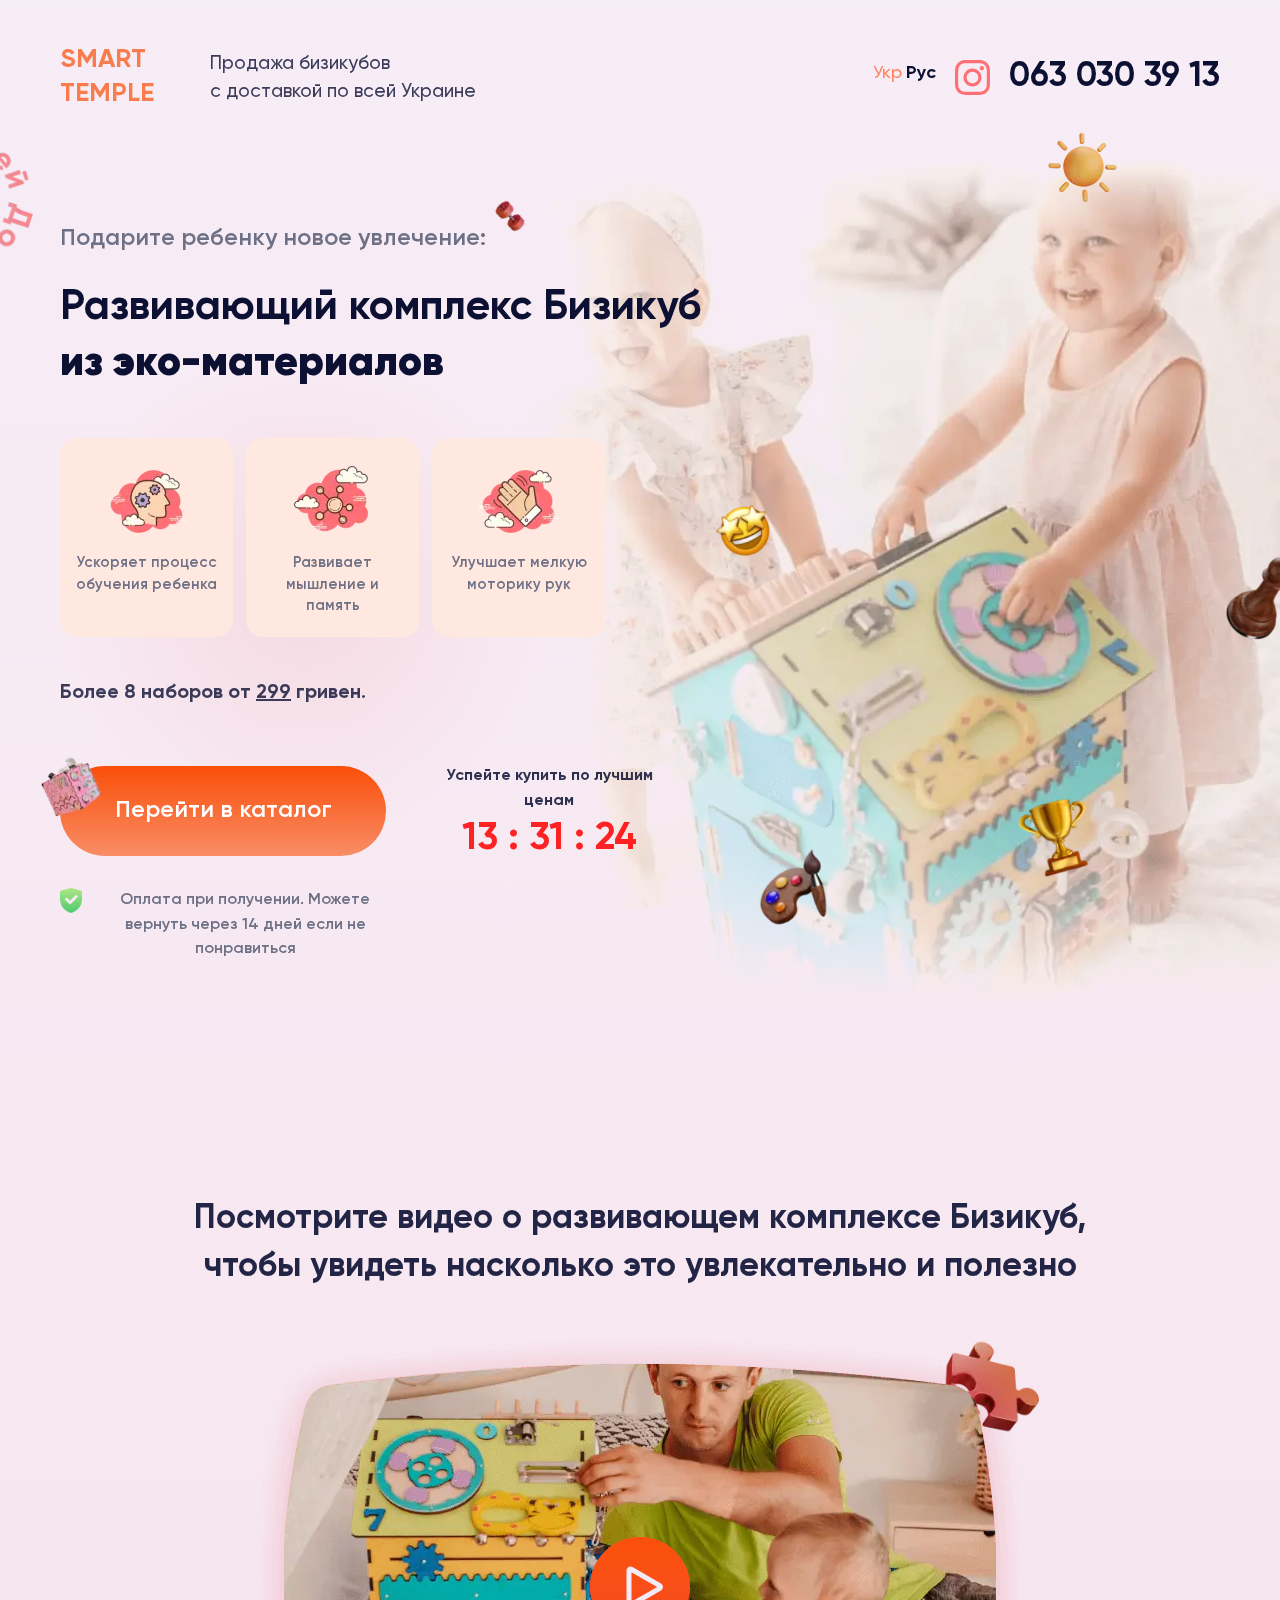
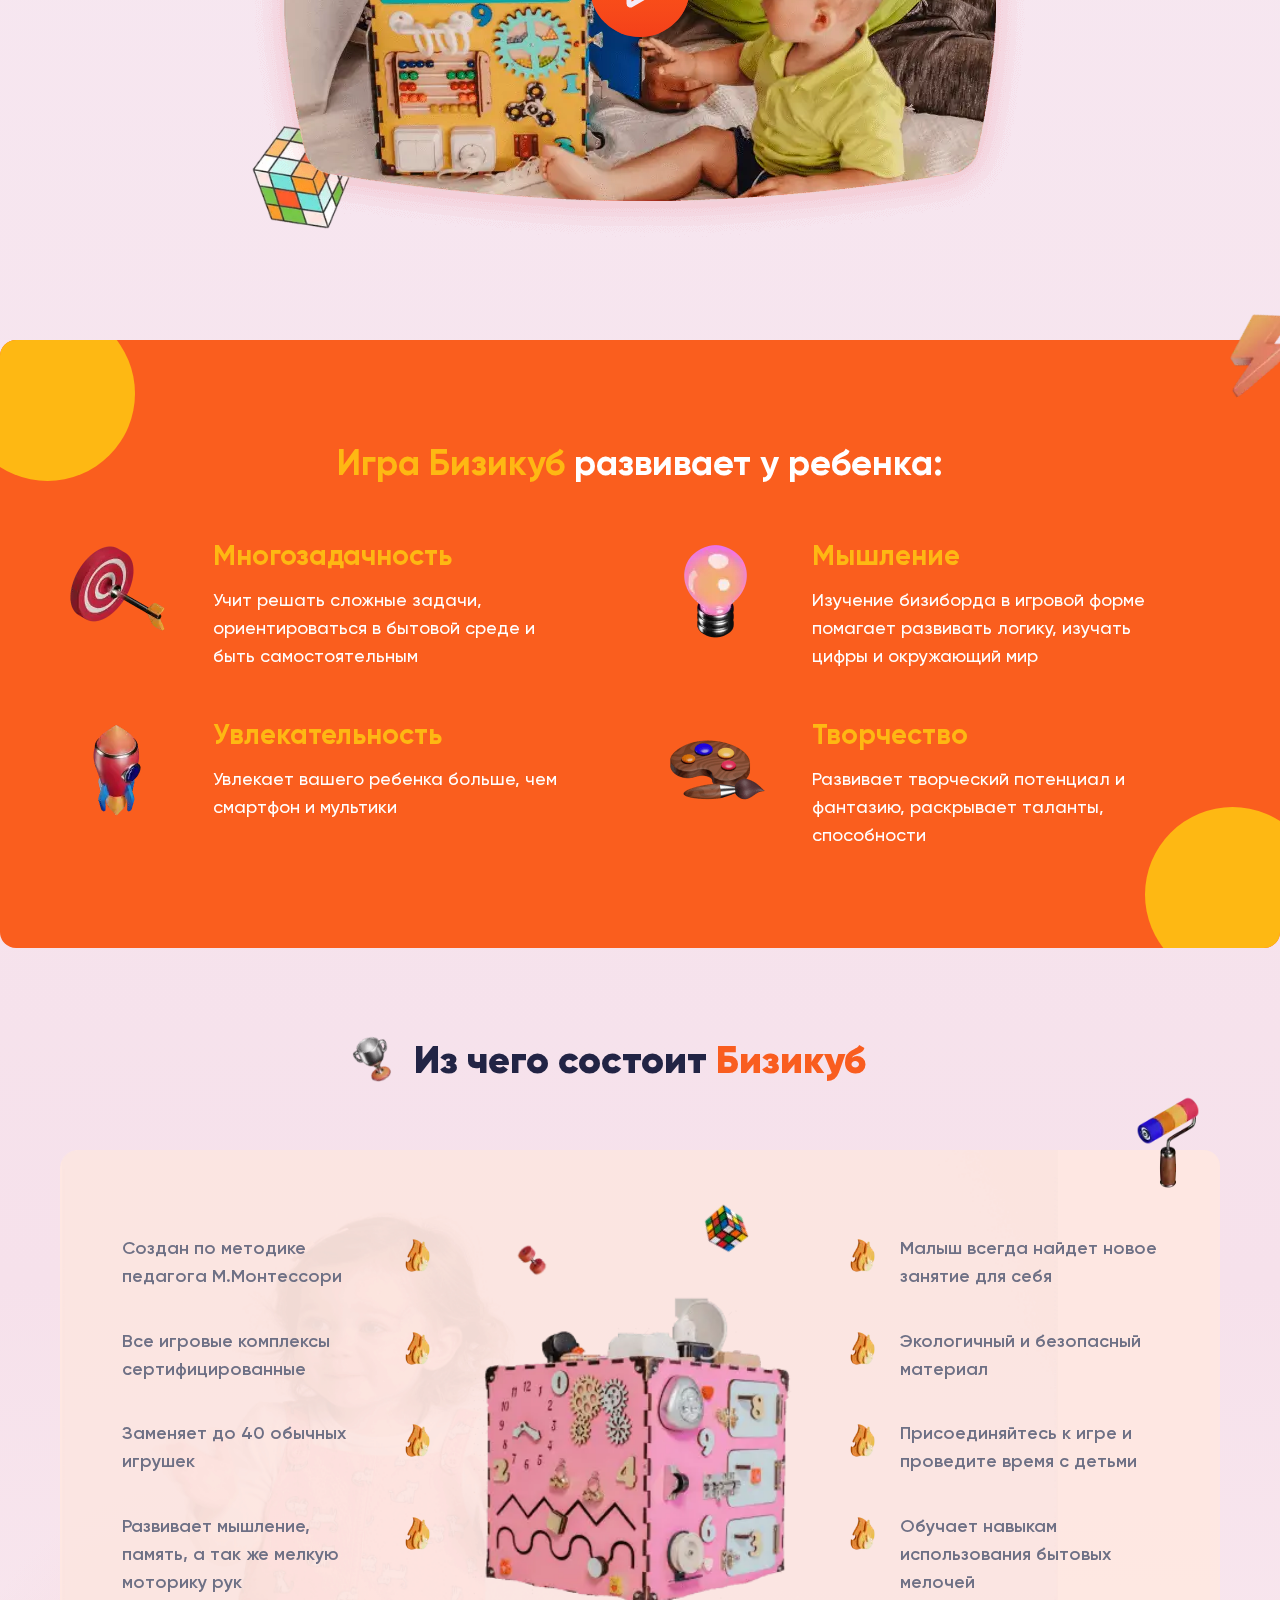
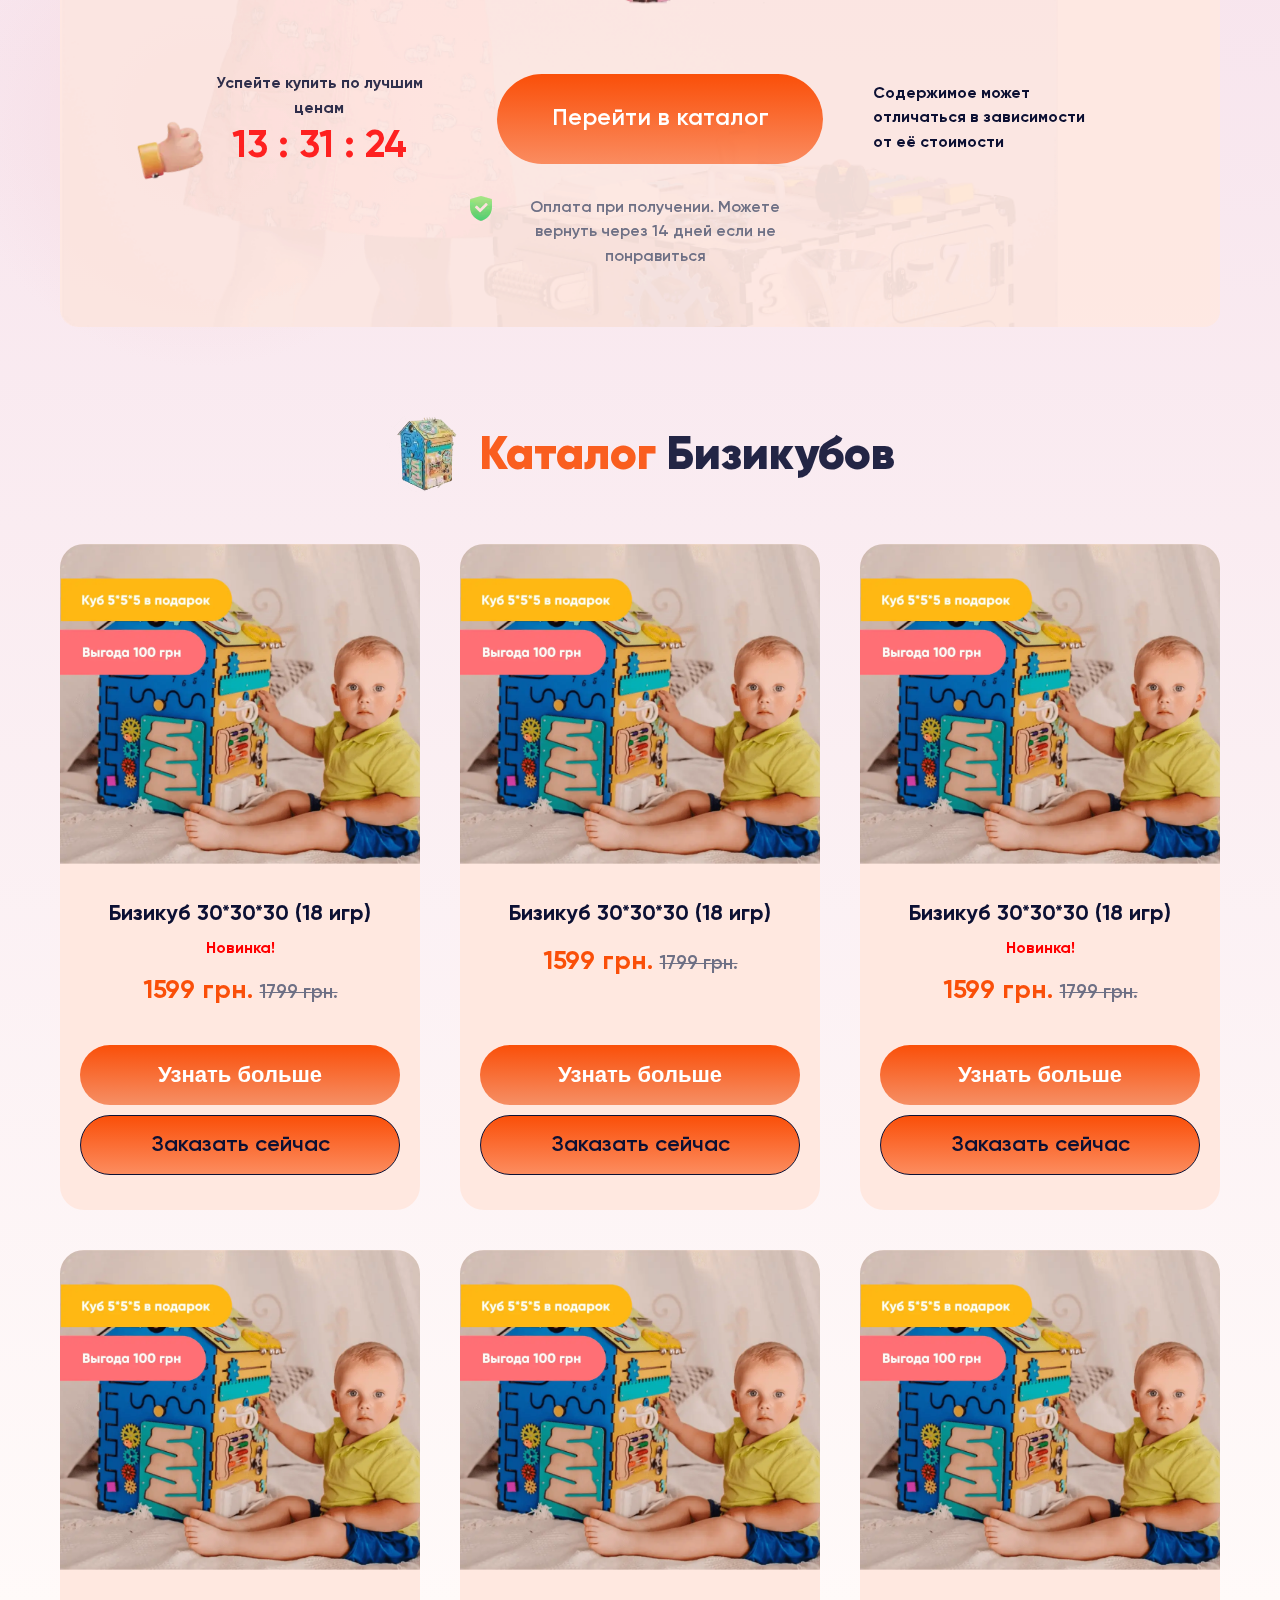
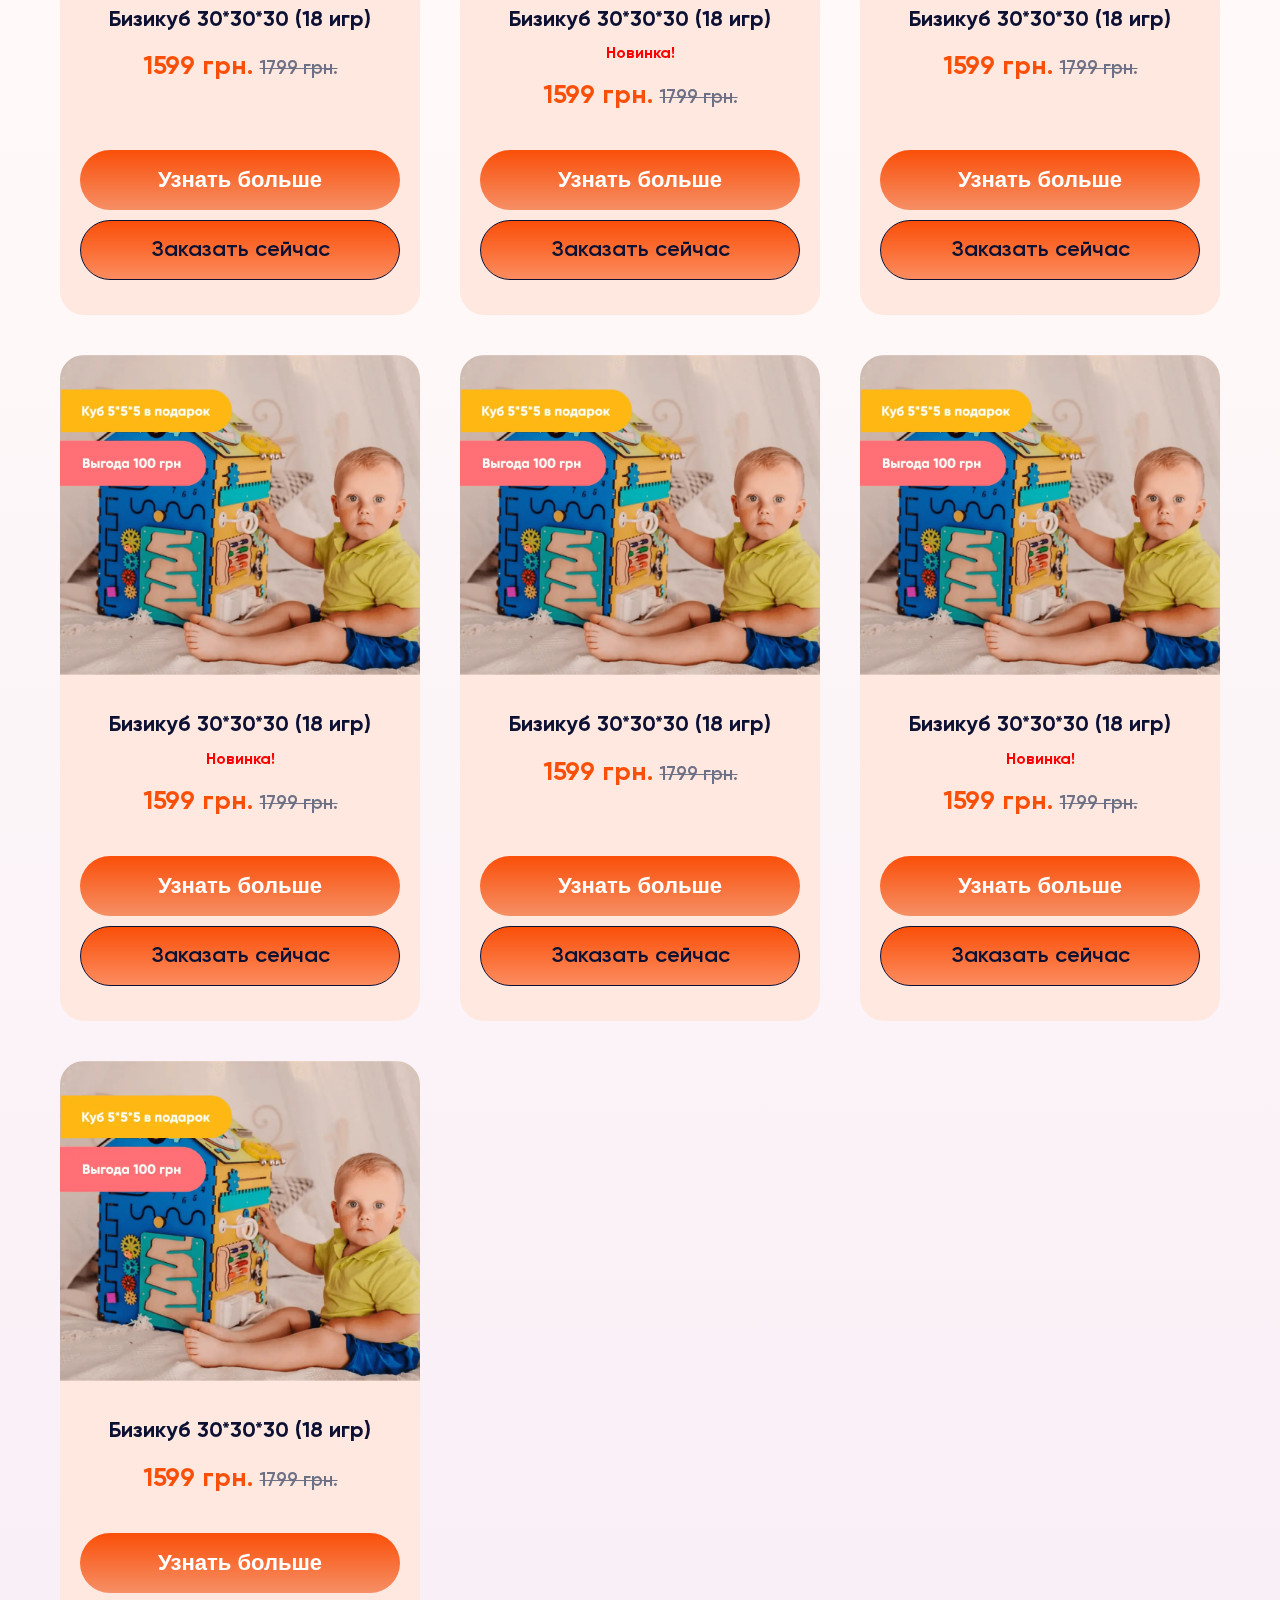
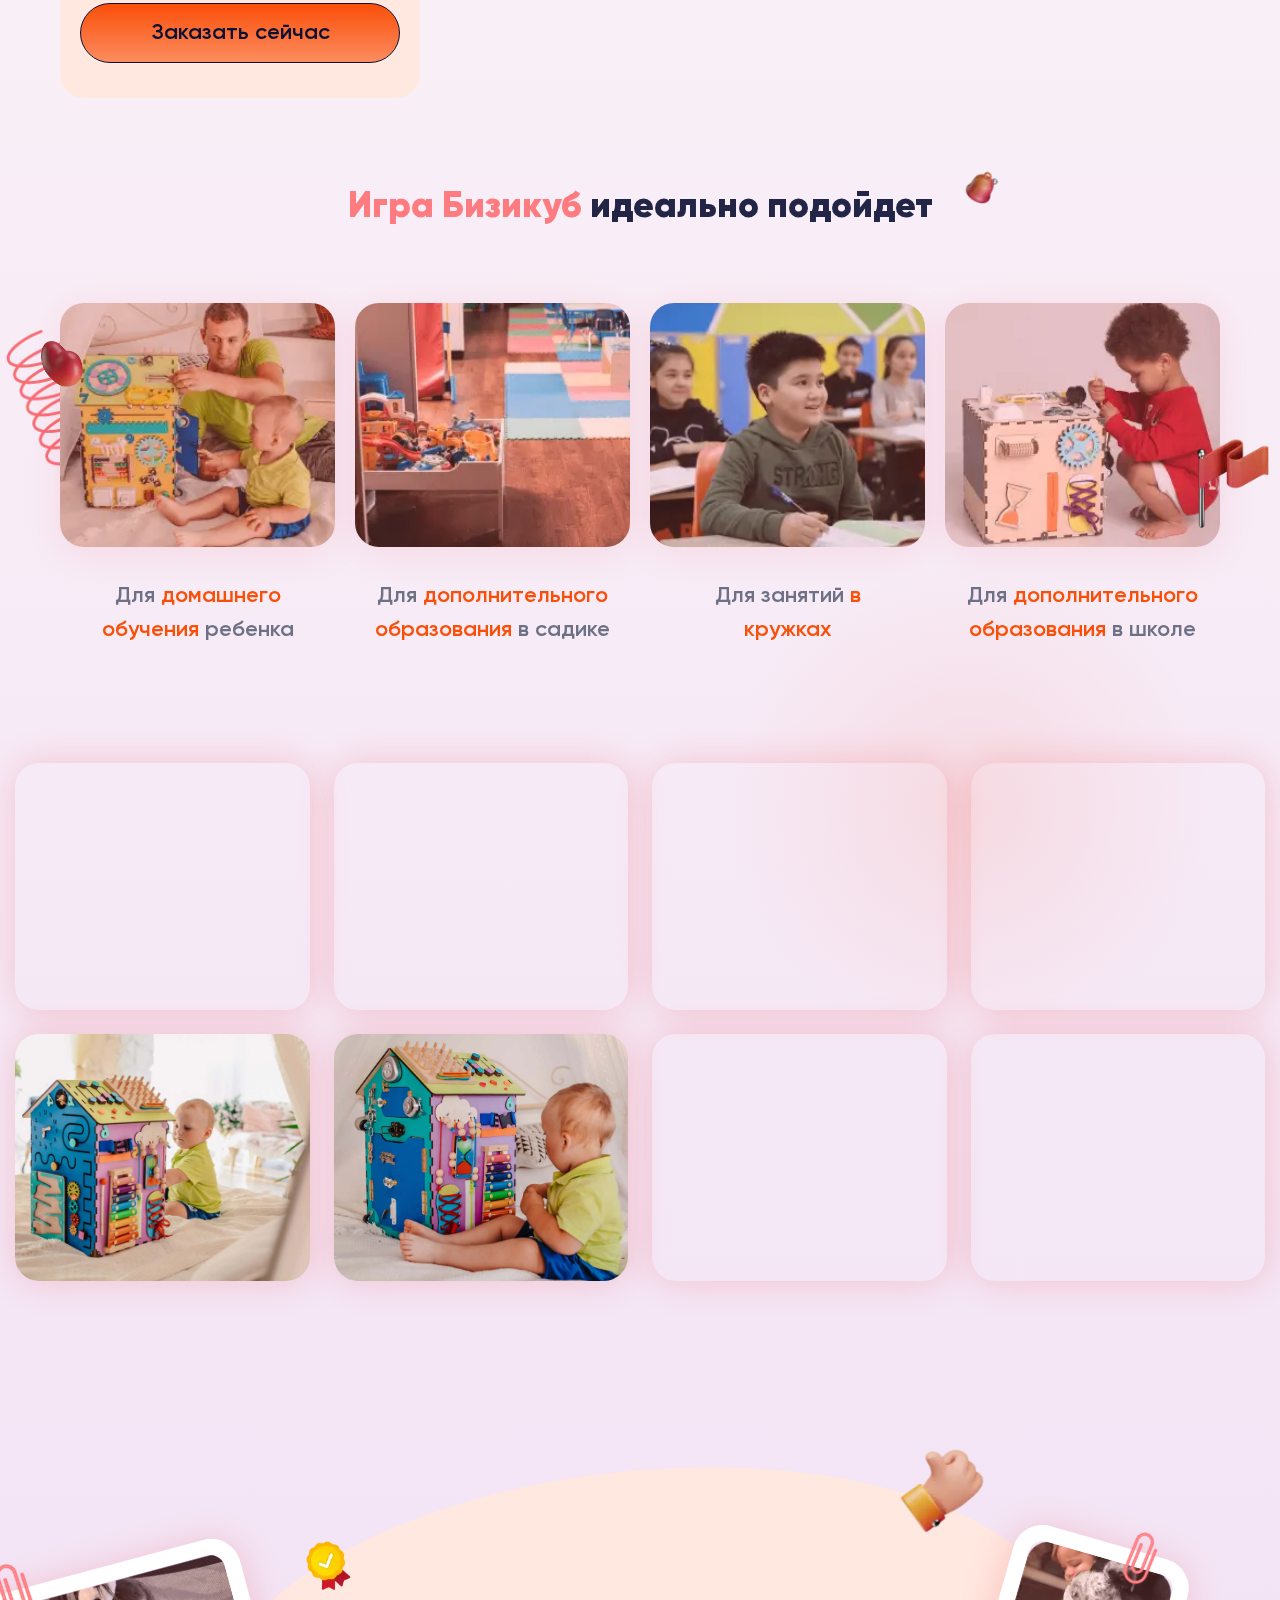
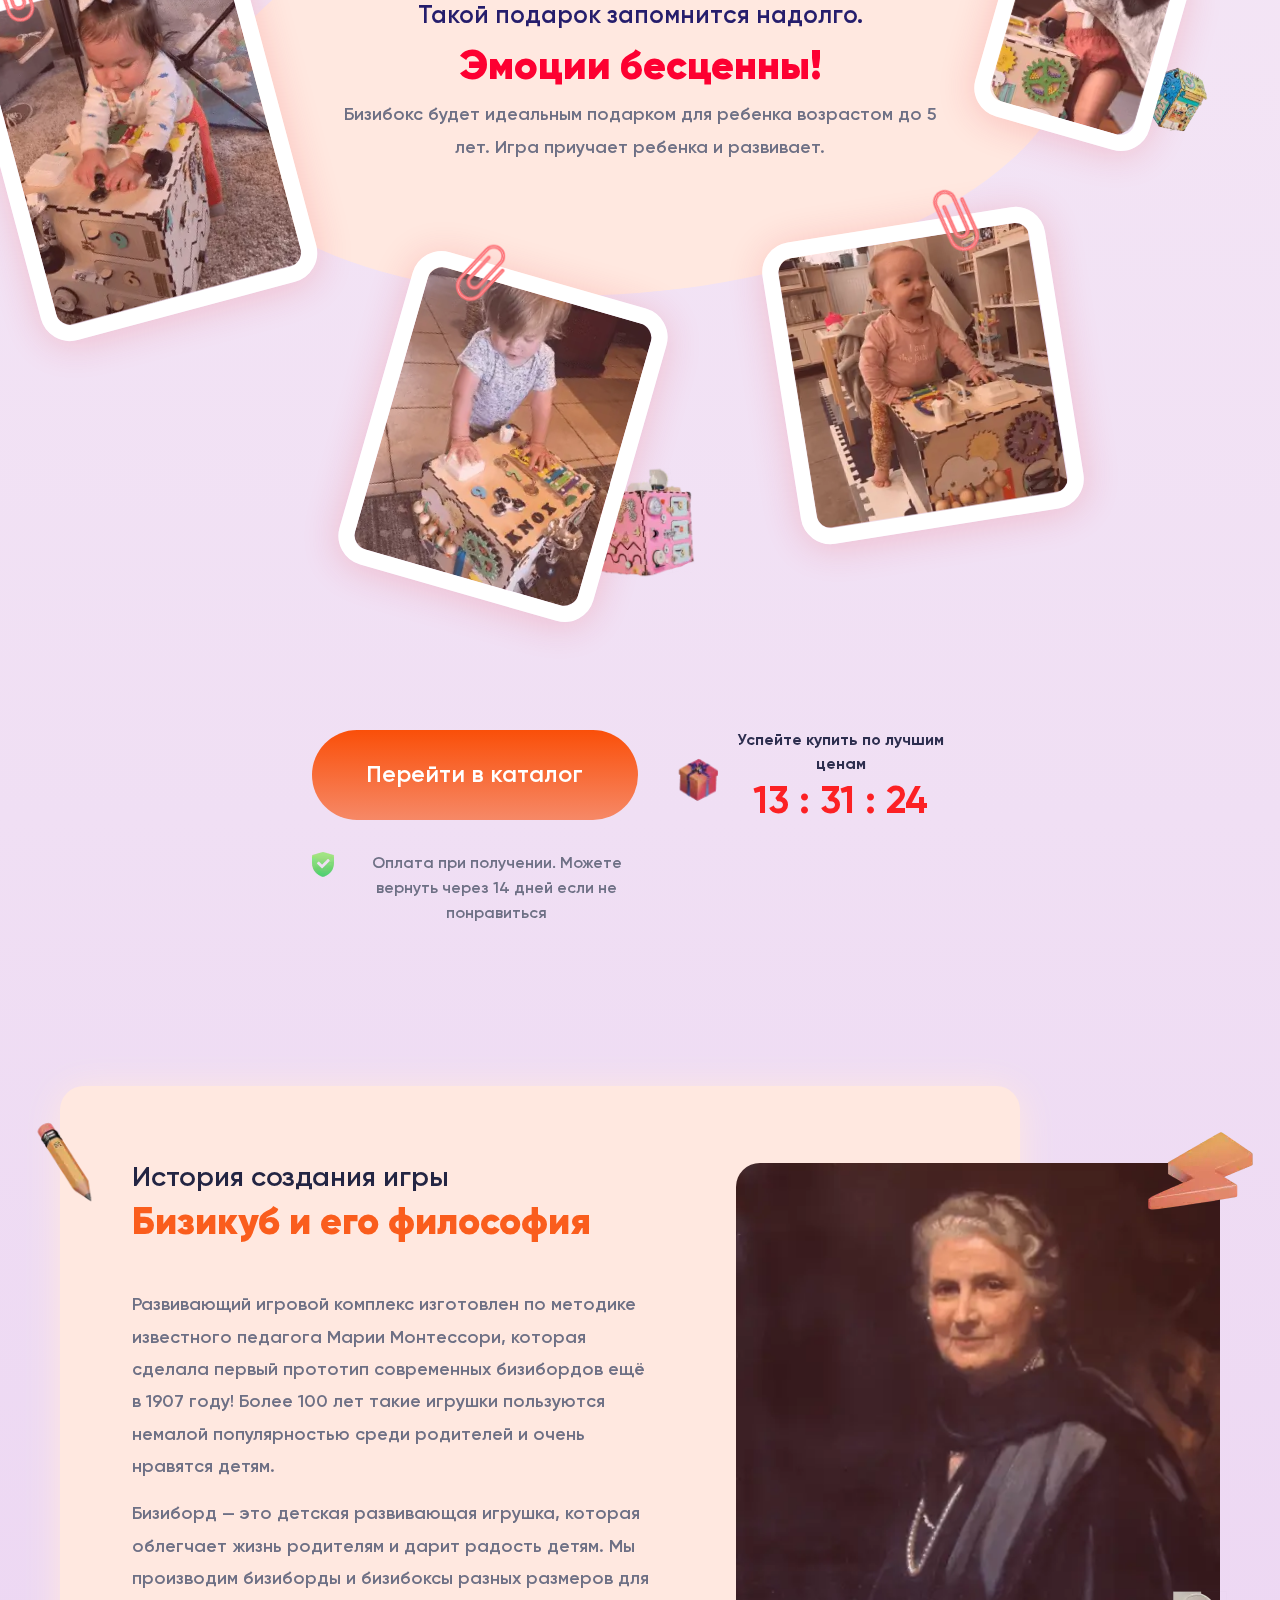
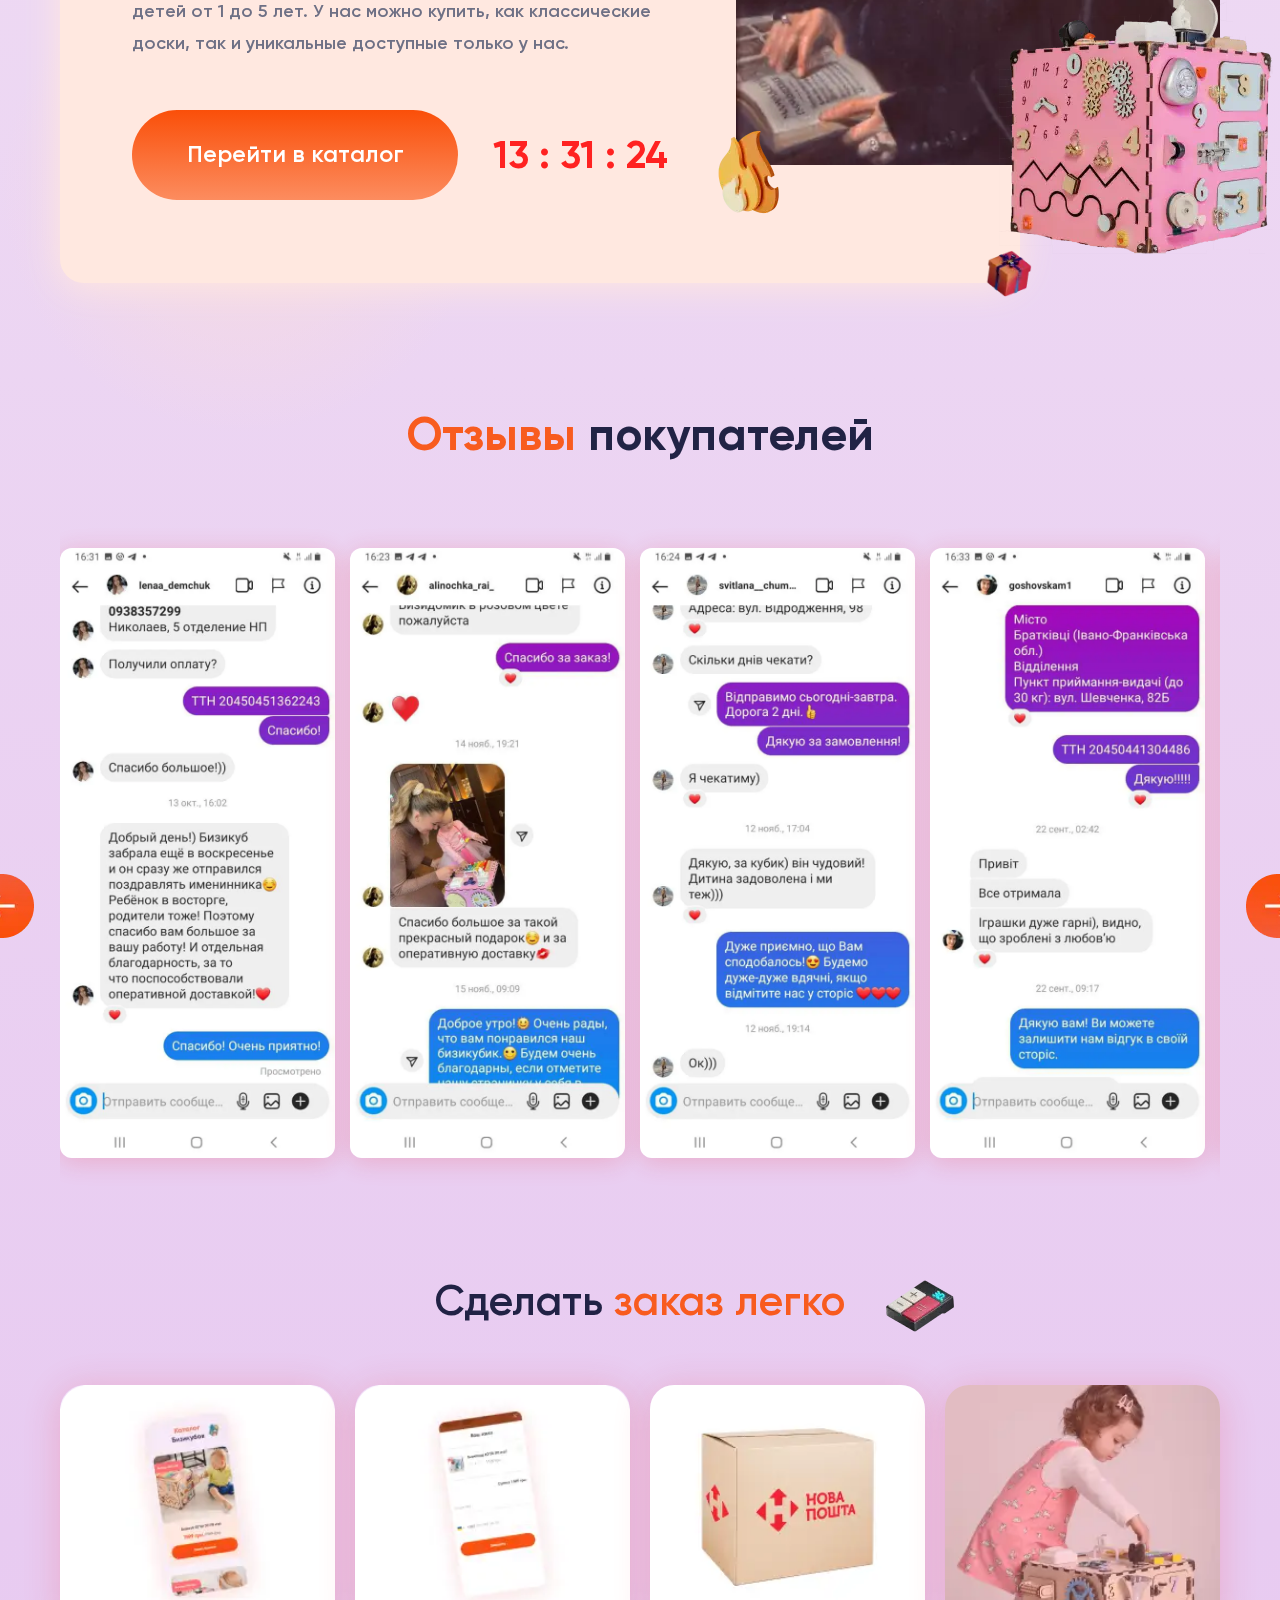
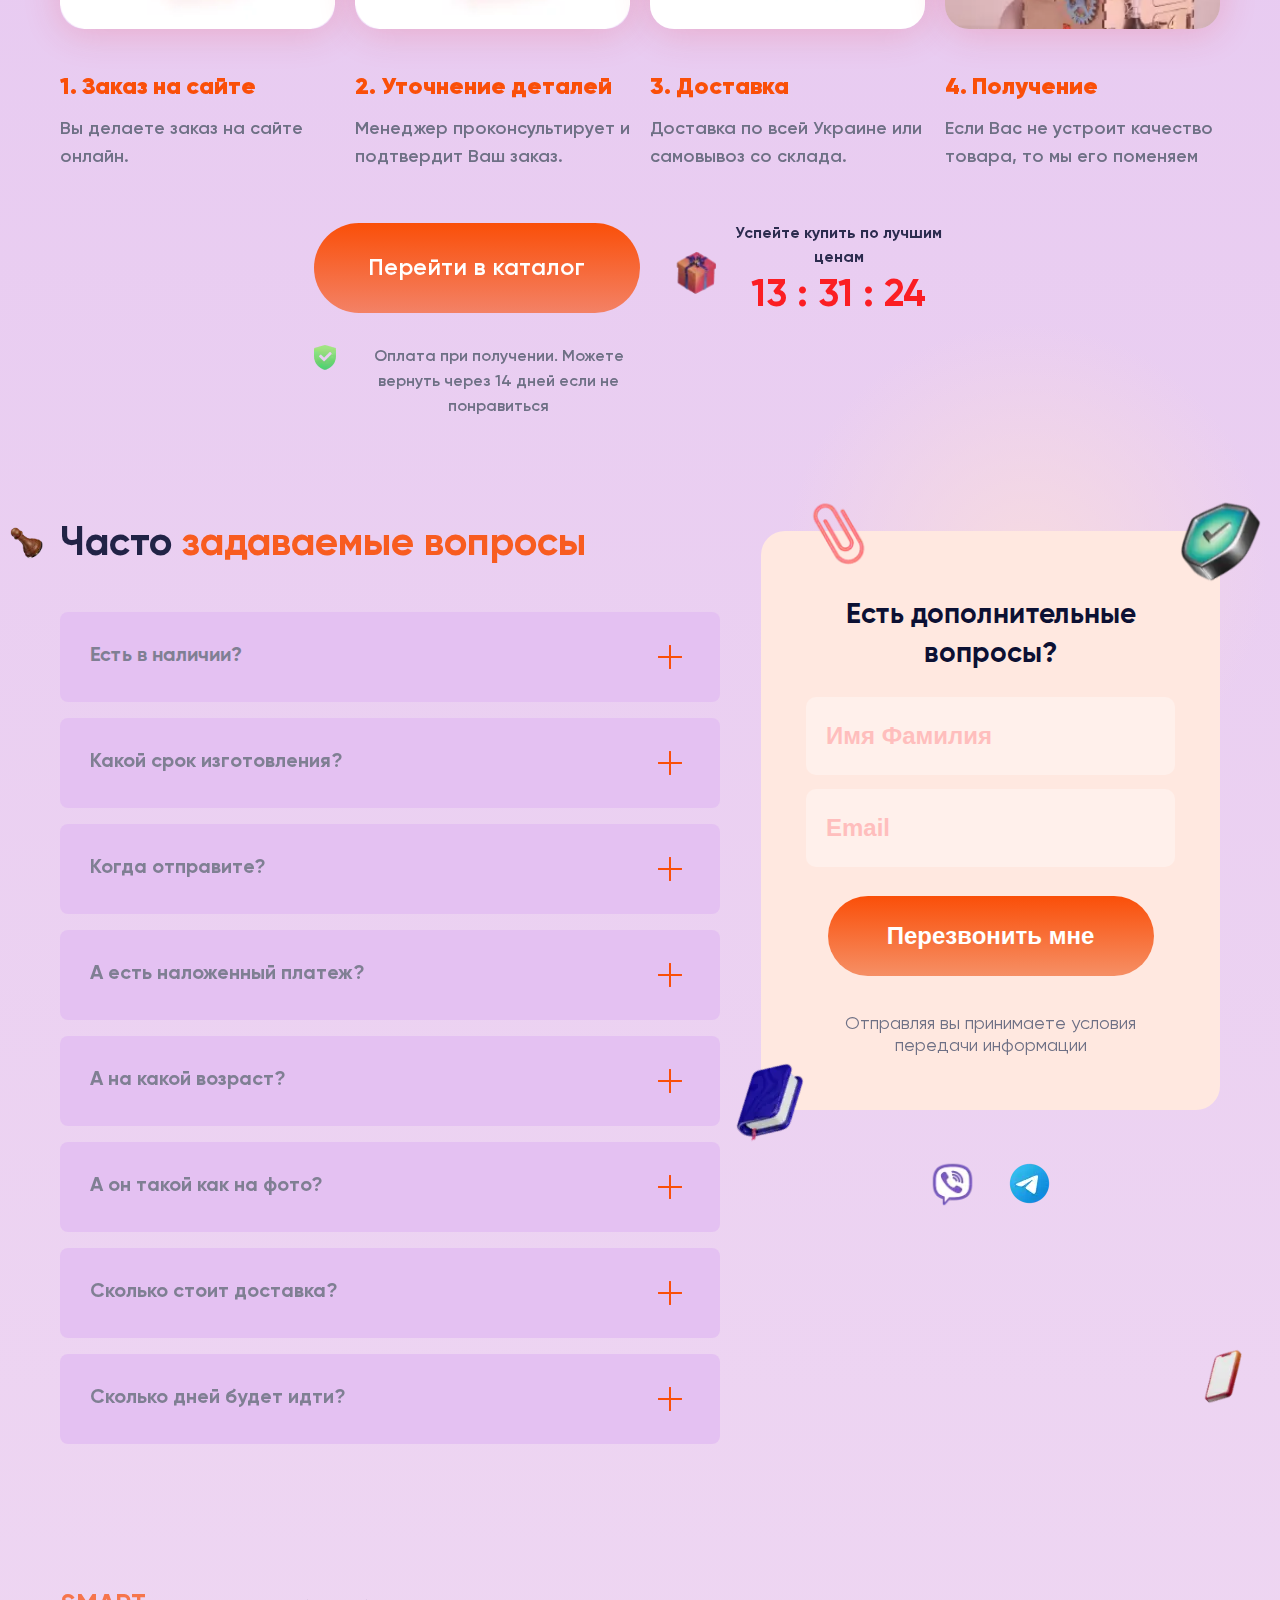
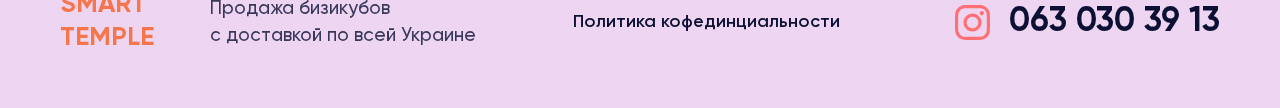
==== commit e8c0a48e: "Remove not-used script engine" ====
--- a/index.html
+++ b/index.html
@@ -1519,10 +1519,8 @@
 
 </div>
 
-<script src="js/jquery.min.js"></script>
 <script src="js/swiper-bundle.min.js"></script>
 <script src="js/viewer.min.js"></script>
-<script src="js/parallax.min.js"></script>
 <script src="js/app.js"></script>
 
 </body>
